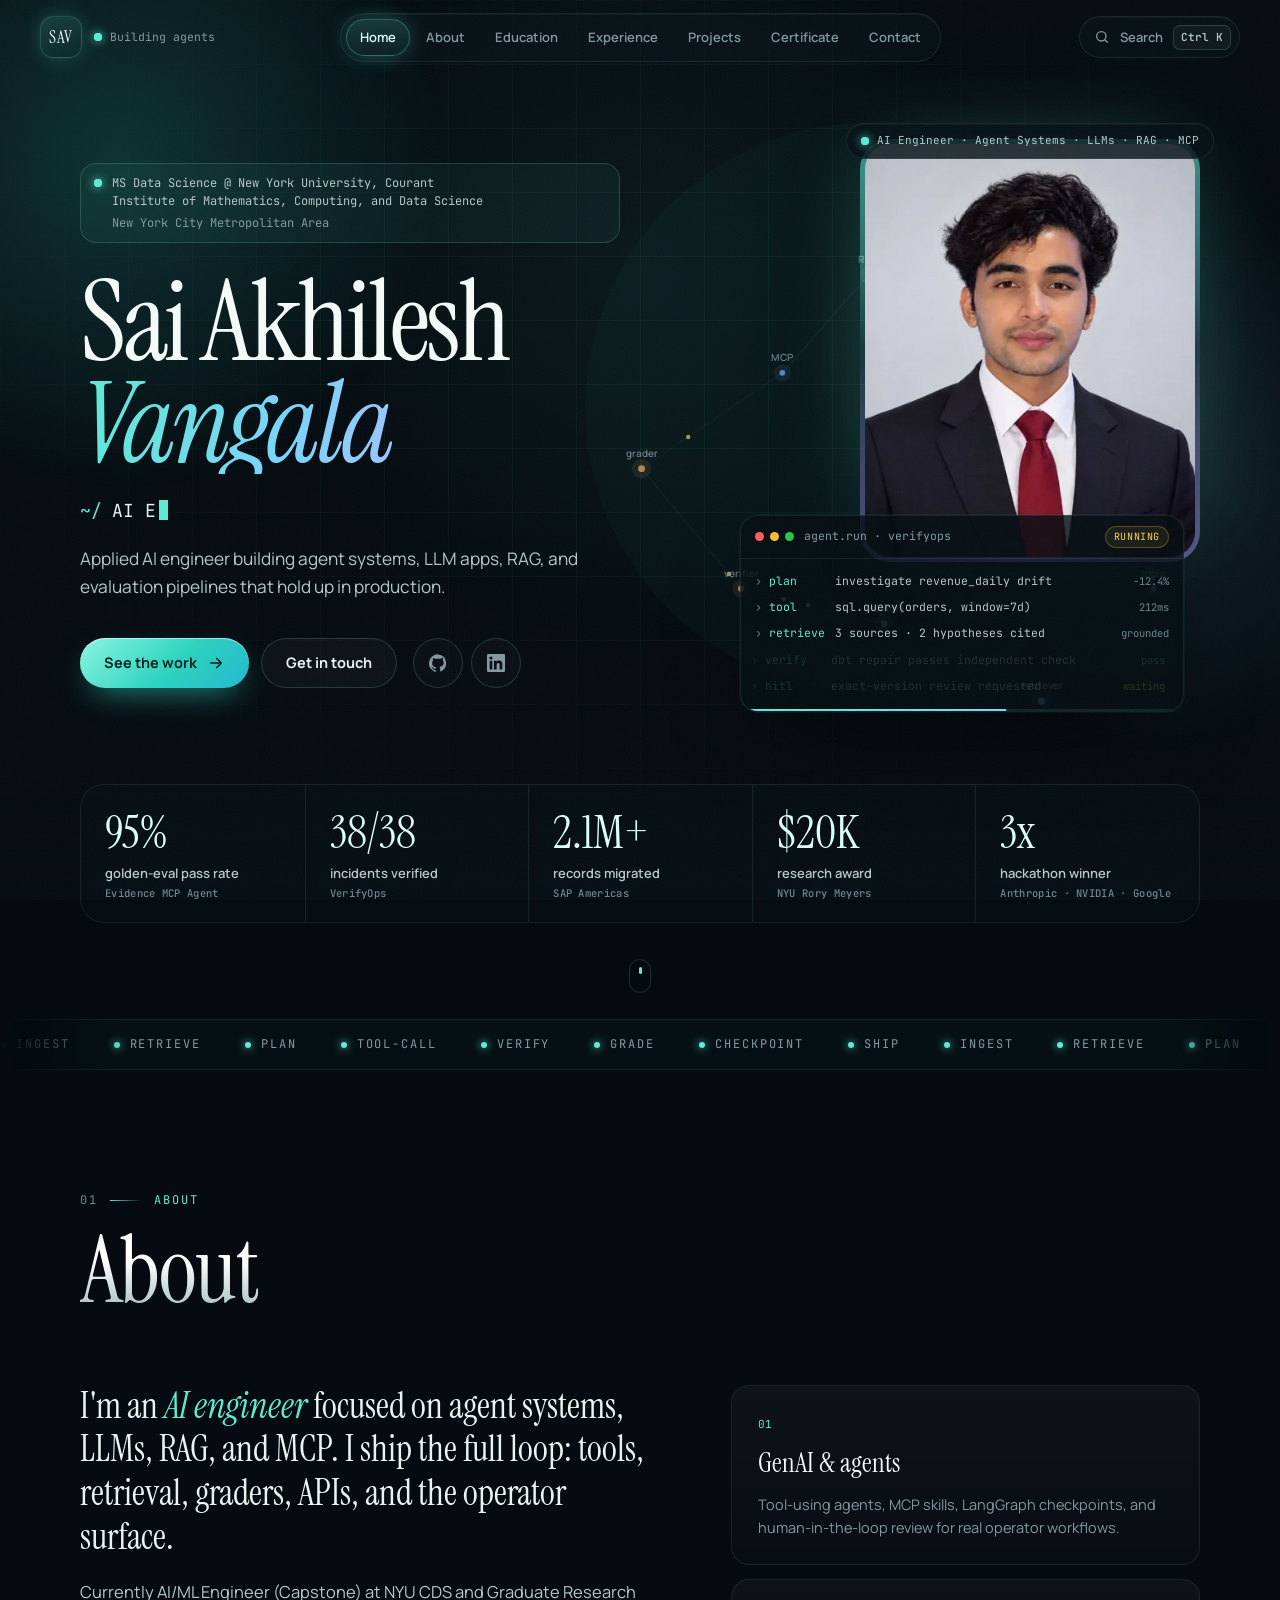
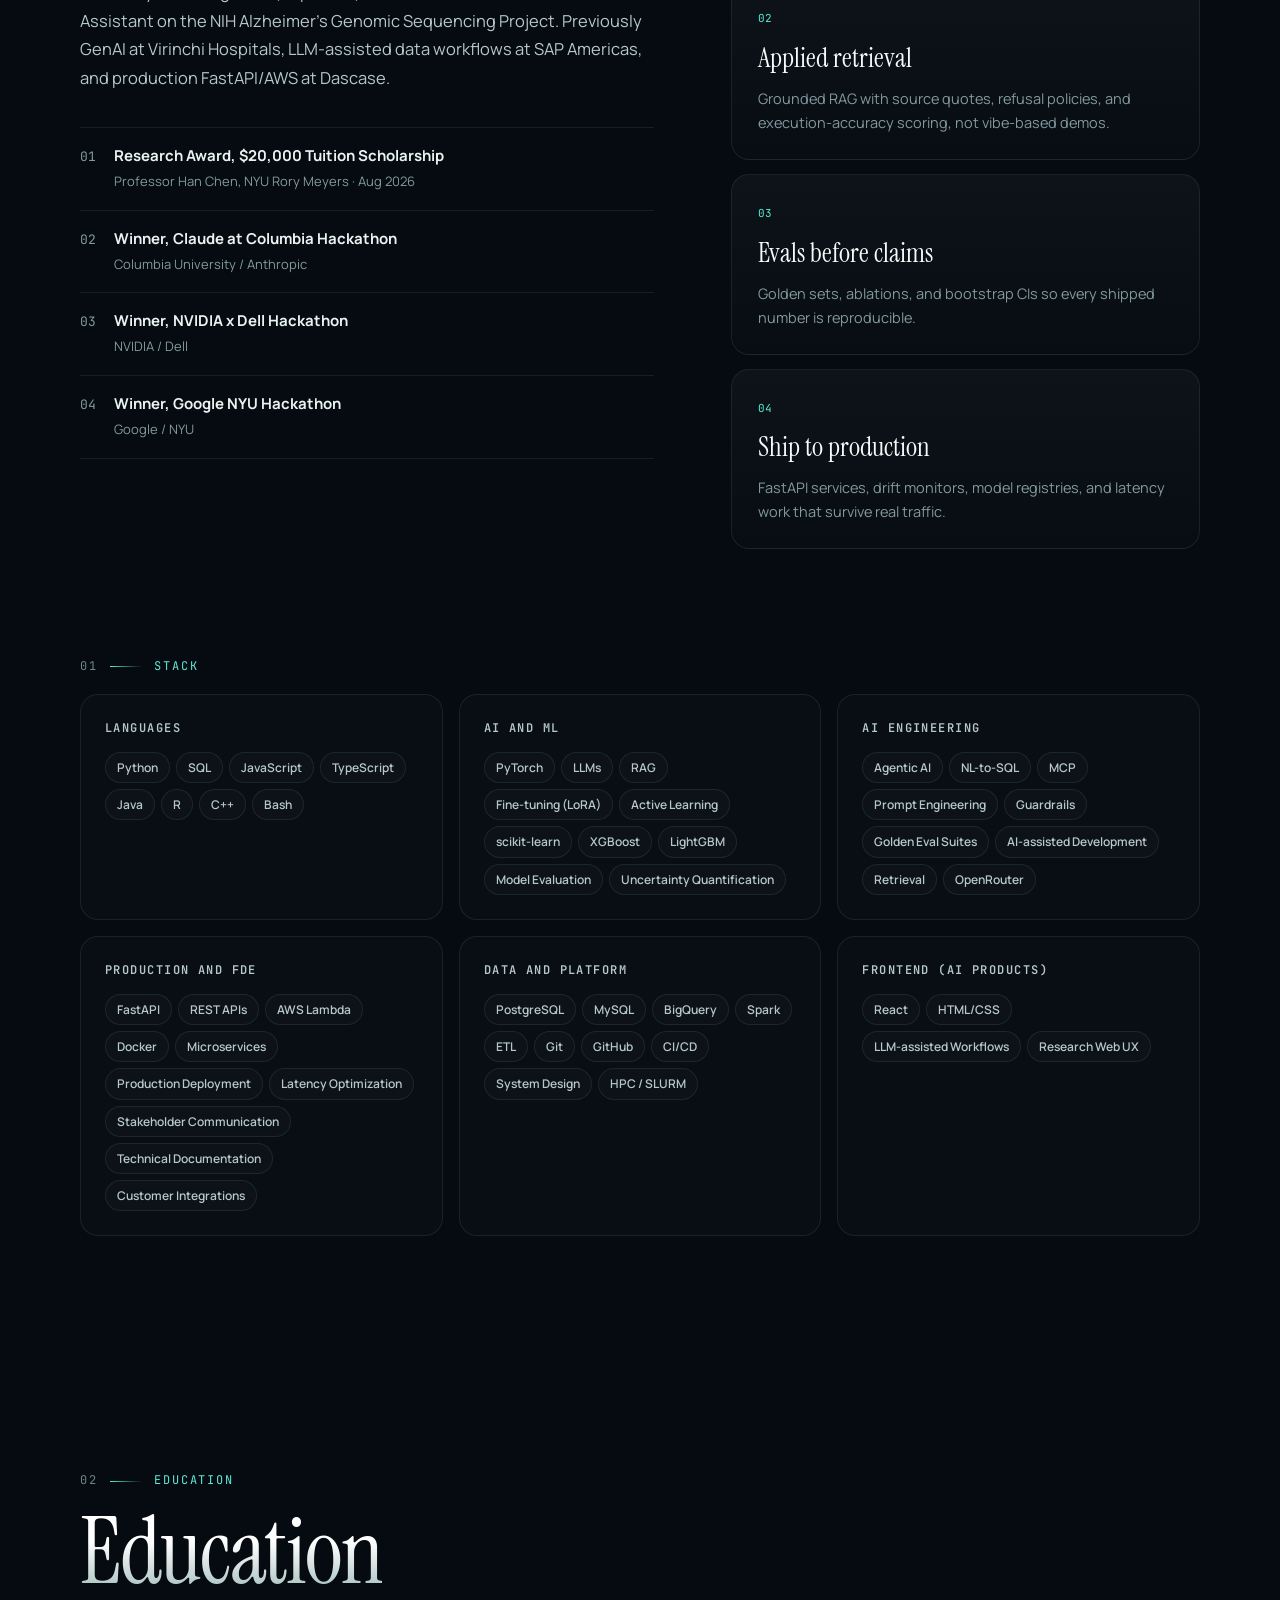
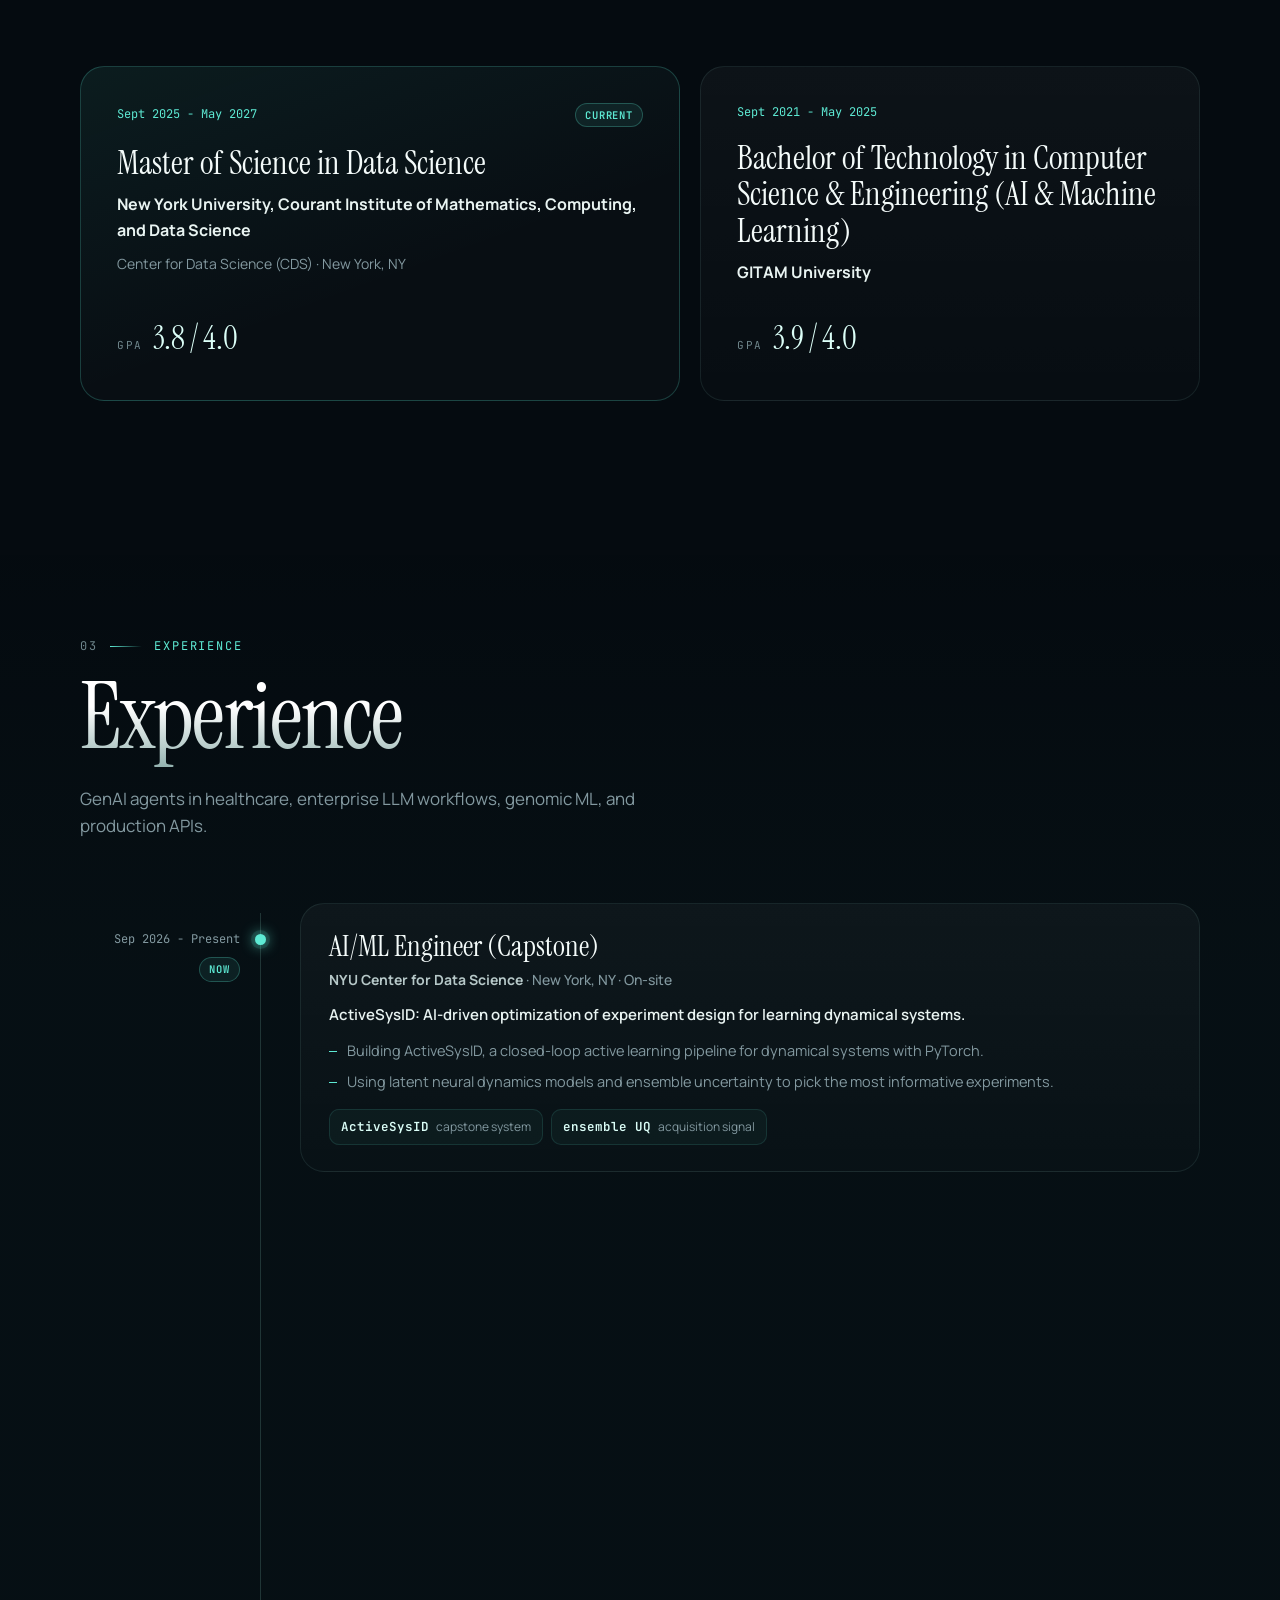
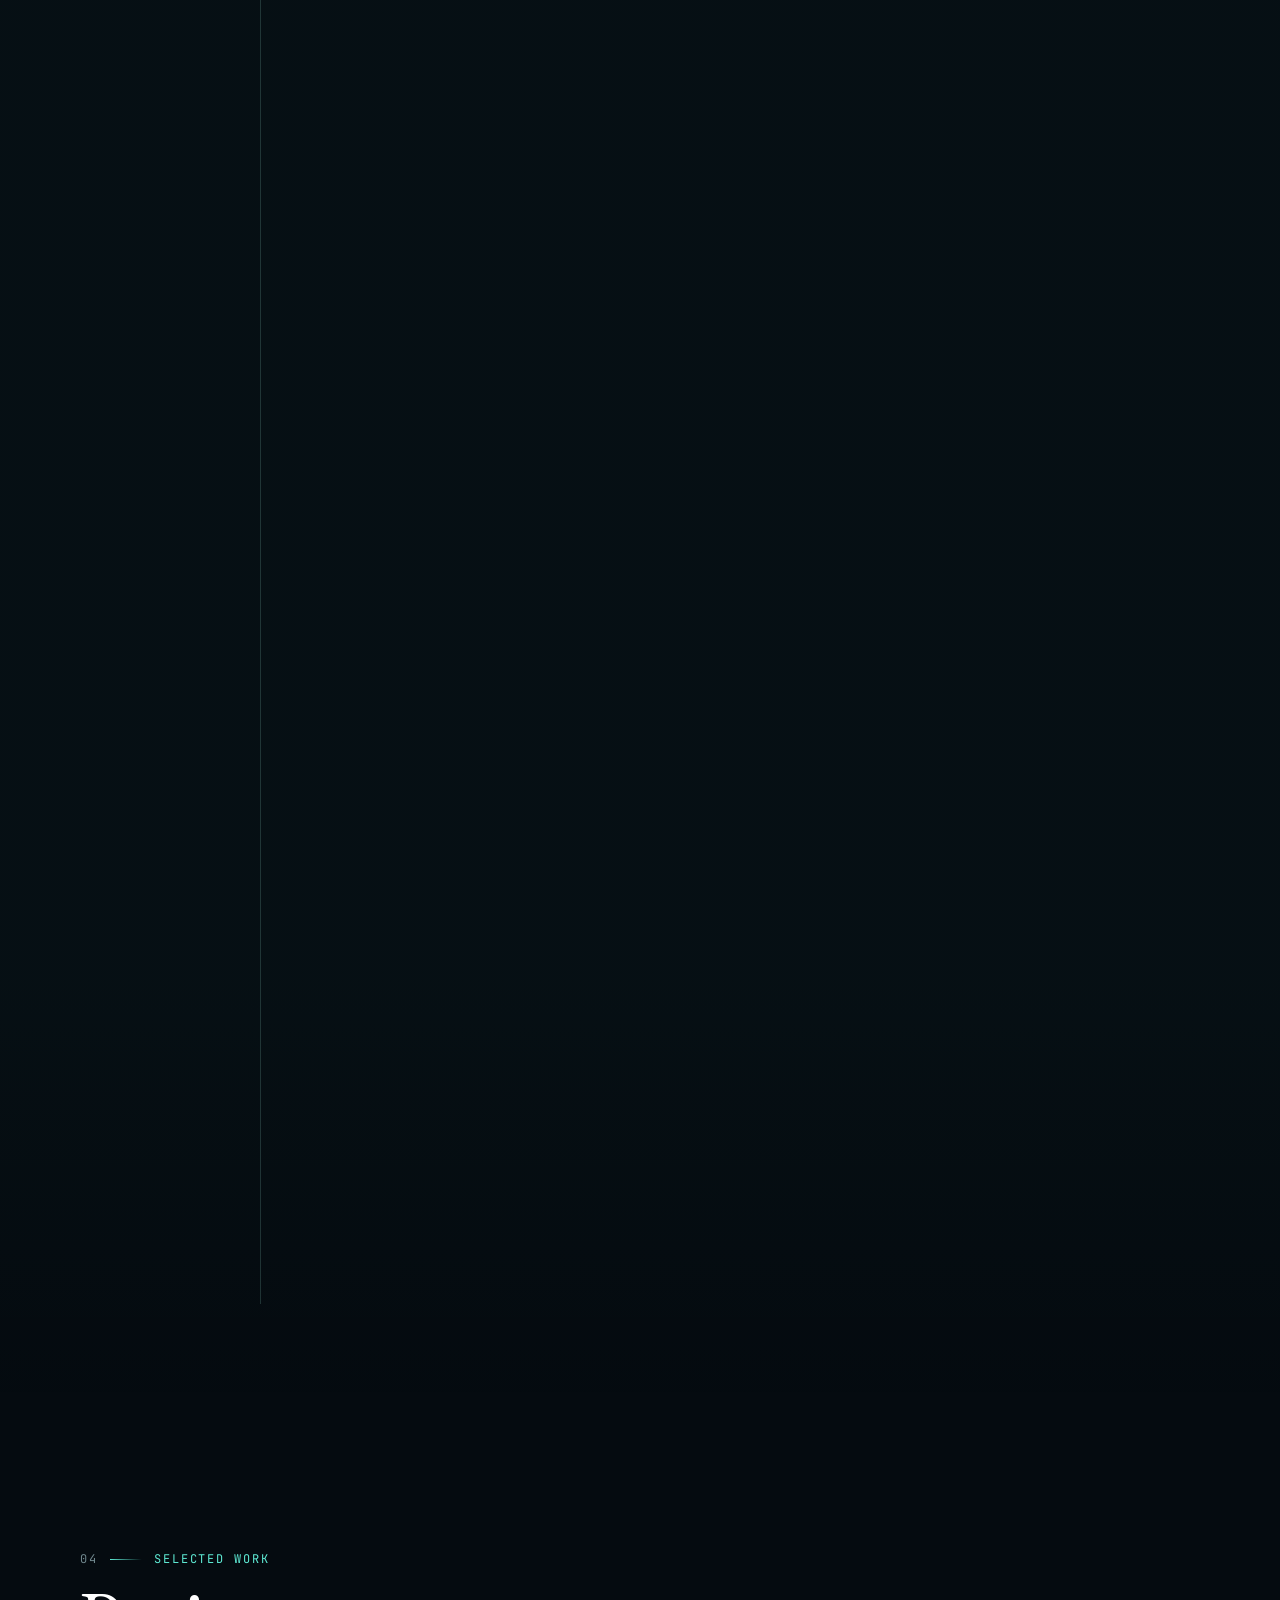
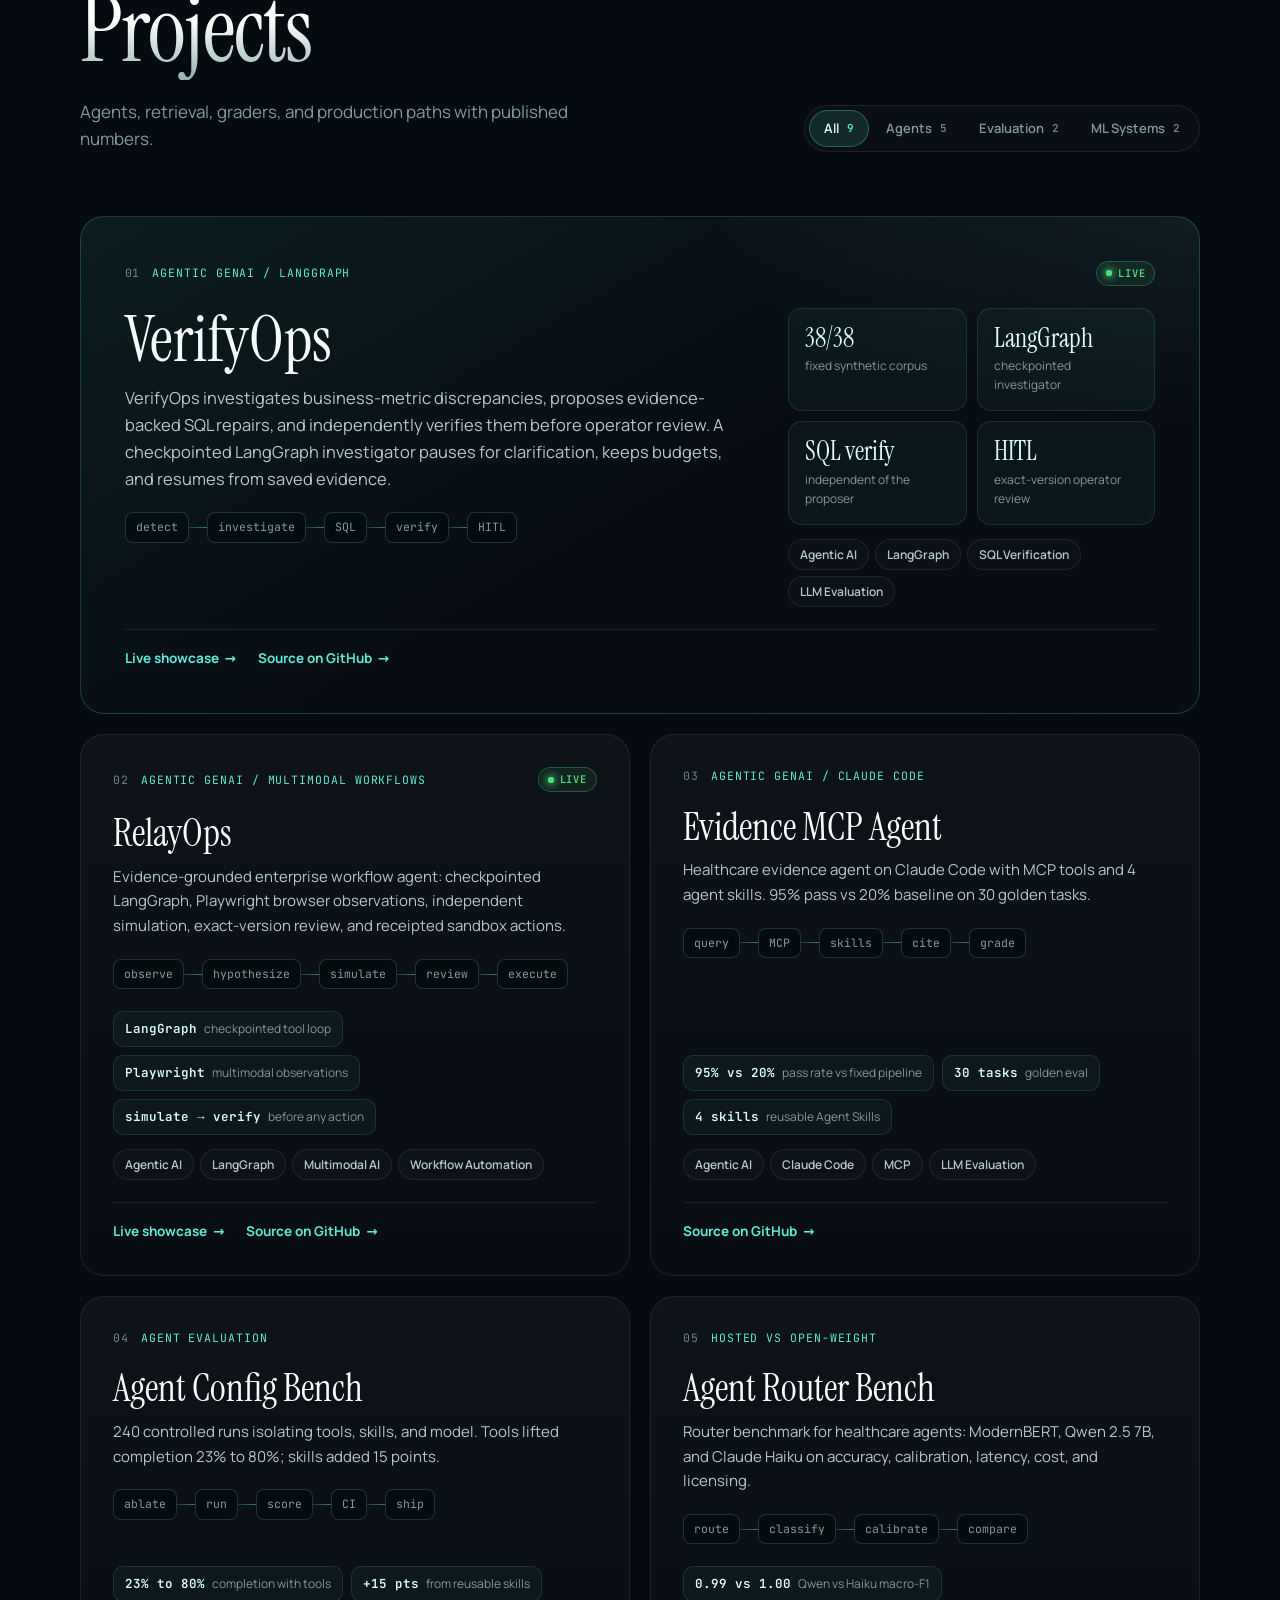
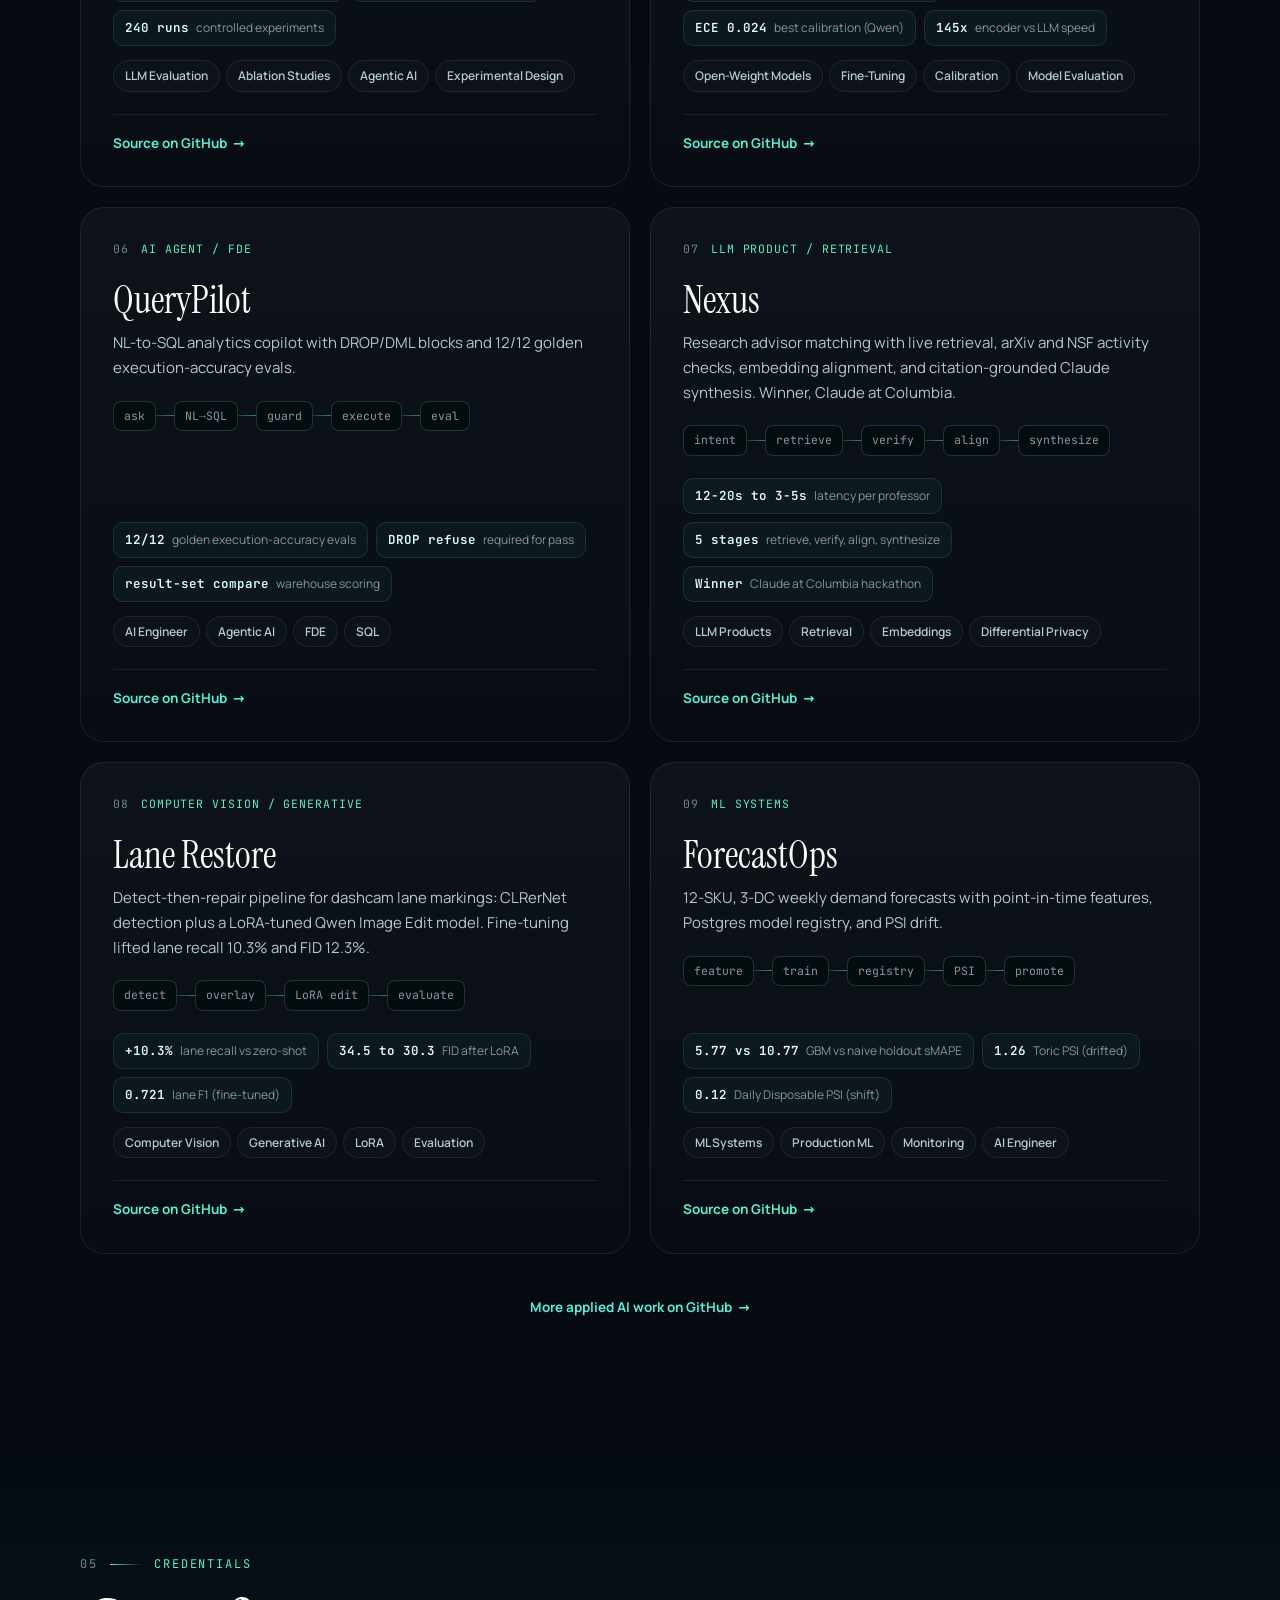
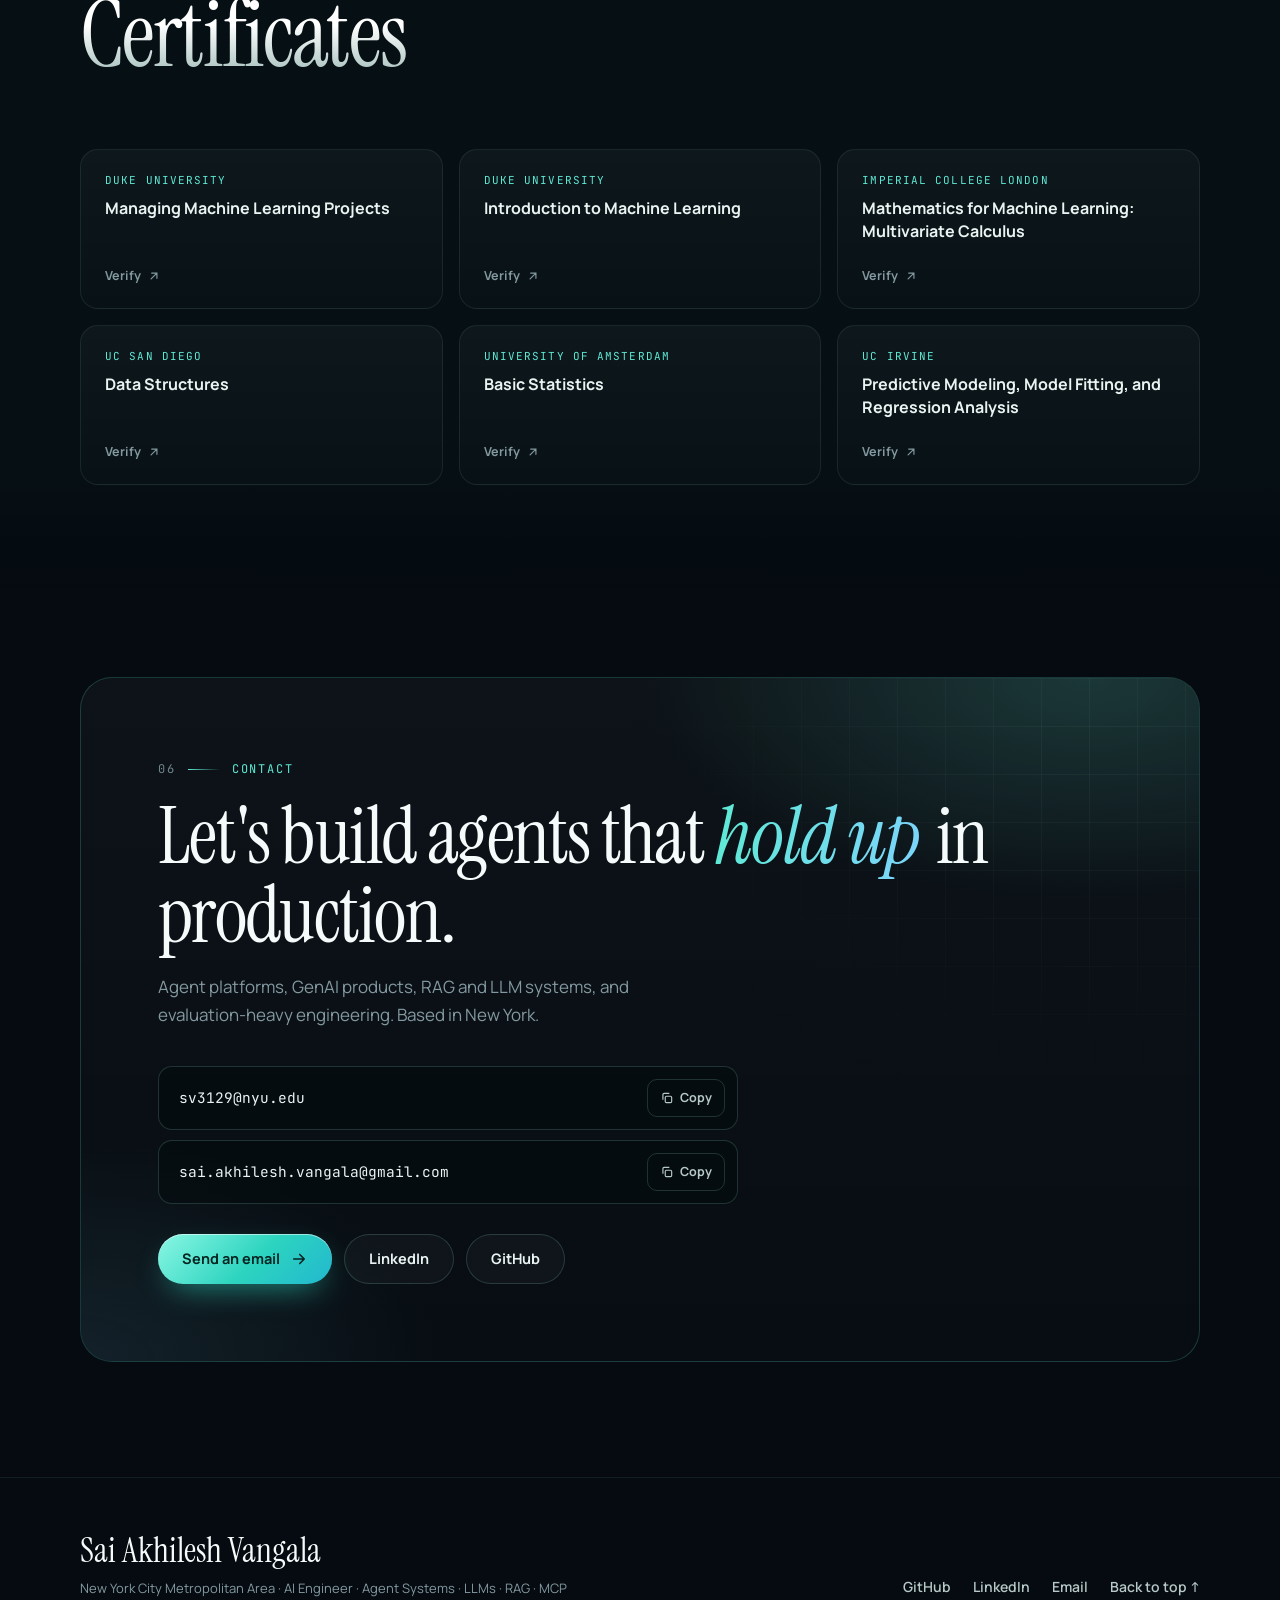
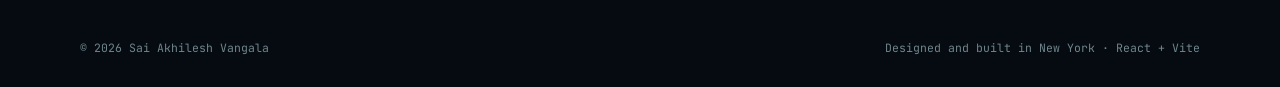
==== index.html @ cdc9e13e "Hero badge: full NYU Courant name and New York City Metropolitan Area Co-authored-by: Cursor <cursor" ====
<!doctype html>
<html lang="en">
  <head>
    <meta charset="UTF-8" />
    <meta name="viewport" content="width=device-width, initial-scale=1.0, viewport-fit=cover" />
    <title>Sai Akhilesh Vangala · AI Engineer · Agent Systems, LLMs, RAG, MCP</title>
    <meta
      name="description"
      content="Sai Akhilesh Vangala is an AI engineer building evidence-grounded agent systems, LLM apps, RAG, and evaluation pipelines. MS Data Science at NYU Courant."
    />
    <meta name="author" content="Sai Akhilesh Vangala" />
    <meta name="theme-color" content="#050b10" />
    <meta name="color-scheme" content="dark" />
    <link rel="canonical" href="https://akhilesh-vangala.github.io/" />
    <link rel="icon" type="image/svg+xml" href="/favicon.svg" />
    <link rel="apple-touch-icon" href="/apple-touch-icon.png" />

    <meta property="og:type" content="website" />
    <meta property="og:site_name" content="Sai Akhilesh Vangala" />
    <meta property="og:url" content="https://akhilesh-vangala.github.io/" />
    <meta property="og:title" content="Sai Akhilesh Vangala · AI Engineer" />
    <meta
      property="og:description"
      content="Agent systems, LLMs, RAG, and MCP. Tool-using agents with independent verification, golden-set evals, and human review."
    />
    <meta property="og:image" content="https://akhilesh-vangala.github.io/og.png" />
    <meta property="og:image:width" content="1200" />
    <meta property="og:image:height" content="630" />
    <meta property="og:image:alt" content="Sai Akhilesh Vangala, AI Engineer" />
    <meta name="twitter:card" content="summary_large_image" />
    <meta name="twitter:title" content="Sai Akhilesh Vangala · AI Engineer" />
    <meta
      name="twitter:description"
      content="Agent systems, LLMs, RAG, and MCP with evals before claims."
    />
    <meta name="twitter:image" content="https://akhilesh-vangala.github.io/og.png" />

    <script type="application/ld+json">
      {
        "@context": "https://schema.org",
        "@type": "Person",
        "name": "Sai Akhilesh Vangala",
        "jobTitle": "AI Engineer",
        "url": "https://akhilesh-vangala.github.io/",
        "image": "https://akhilesh-vangala.github.io/akhilesh.jpg",
        "email": "mailto:sv3129@nyu.edu",
        "address": { "@type": "PostalAddress", "addressLocality": "New York", "addressRegion": "NY" },
        "alumniOf": [
          { "@type": "CollegeOrUniversity", "name": "New York University" },
          { "@type": "CollegeOrUniversity", "name": "GITAM University" }
        ],
        "knowsAbout": ["AI agents", "Large language models", "Retrieval-augmented generation", "Model Context Protocol", "LLM evaluation"],
        "sameAs": ["https://github.com/Akhilesh-Vangala", "https://www.linkedin.com/in/akhilesh-nyu"]
      }
    </script>

    <link
      rel="preload"
      as="image"
      href="/akhilesh-680.webp"
      imagesrcset="/akhilesh-400.webp 400w, /akhilesh-540.webp 540w, /akhilesh-680.webp 680w"
      imagesizes="(max-width: 720px) 270px, 340px"
      fetchpriority="high"
    />
    <script type="module" crossorigin src="/assets/index-D4MfrXcP.js"></script>
    <link rel="stylesheet" crossorigin href="/assets/index-CtJxbPny.css">
  </head>
  <body>
    <div id="root"></div>
  </body>
</html>
---- assets/index-CtJxbPny.css ----
@font-face{font-family:Instrument Serif;font-style:normal;font-display:swap;font-weight:400;src:url(/assets/instrument-serif-latin-400-normal-DnYpCC2O.woff2)format("woff2"),url(/assets/instrument-serif-latin-400-normal-BVbkICAY.woff)format("woff")}@font-face{font-family:Instrument Serif;font-style:italic;font-display:swap;font-weight:400;src:url(/assets/instrument-serif-latin-400-italic-DKMiL14s.woff2)format("woff2"),url(/assets/instrument-serif-latin-400-italic-u__WvvIK.woff)format("woff")}@font-face{font-family:Manrope Variable;font-style:normal;font-display:swap;font-weight:200 800;src:url([data-uri])format("woff2-variations");unicode-range:U+460-52F,U+1C80-1C8A,U+20B4,U+2DE0-2DFF,U+A640-A69F,U+FE2E-FE2F}@font-face{font-family:Manrope Variable;font-style:normal;font-display:swap;font-weight:200 800;src:url(/assets/manrope-cyrillic-wght-normal-Dvxsihut.woff2)format("woff2-variations");unicode-range:U+301,U+400-45F,U+490-491,U+4B0-4B1,U+2116}@font-face{font-family:Manrope Variable;font-style:normal;font-display:swap;font-weight:200 800;src:url(/assets/manrope-greek-wght-normal-DL7QRZyv.woff2)format("woff2-variations");unicode-range:U+370-377,U+37A-37F,U+384-38A,U+38C,U+38E-3A1,U+3A3-3FF}@font-face{font-family:Manrope Variable;font-style:normal;font-display:swap;font-weight:200 800;src:url(/assets/manrope-vietnamese-wght-normal-usUDDRr7.woff2)format("woff2-variations");unicode-range:U+102-103,U+110-111,U+128-129,U+168-169,U+1A0-1A1,U+1AF-1B0,U+300-301,U+303-304,U+308-309,U+323,U+329,U+1EA0-1EF9,U+20AB}@font-face{font-family:Manrope Variable;font-style:normal;font-display:swap;font-weight:200 800;src:url(/assets/manrope-latin-ext-wght-normal-Ch3YOpNY.woff2)format("woff2-variations");unicode-range:U+100-2BA,U+2BD-2C5,U+2C7-2CC,U+2CE-2D7,U+2DD-2FF,U+304,U+308,U+329,U+1D00-1DBF,U+1E00-1E9F,U+1EF2-1EFF,U+2020,U+20A0-20AB,U+20AD-20C0,U+2113,U+2C60-2C7F,U+A720-A7FF}@font-face{font-family:Manrope Variable;font-style:normal;font-display:swap;font-weight:200 800;src:url(/assets/manrope-latin-wght-normal-DHIcAJRg.woff2)format("woff2-variations");unicode-range:U+??,U+131,U+152-153,U+2BB-2BC,U+2C6,U+2DA,U+2DC,U+304,U+308,U+329,U+2000-206F,U+20AC,U+2122,U+2191,U+2193,U+2212,U+2215,U+FEFF,U+FFFD}@font-face{font-family:JetBrains Mono Variable;font-style:normal;font-display:swap;font-weight:100 800;src:url([data-uri])format("woff2-variations");unicode-range:U+460-52F,U+1C80-1C8A,U+20B4,U+2DE0-2DFF,U+A640-A69F,U+FE2E-FE2F}@font-face{font-family:JetBrains Mono Variable;font-style:normal;font-display:swap;font-weight:100 800;src:url(/assets/jetbrains-mono-cyrillic-wght-normal-D73BlboJ.woff2)format("woff2-variations");unicode-range:U+301,U+400-45F,U+490-491,U+4B0-4B1,U+2116}@font-face{font-family:JetBrains Mono Variable;font-style:normal;font-display:swap;font-weight:100 800;src:url(/assets/jetbrains-mono-greek-wght-normal-Bw9x6K1M.woff2)format("woff2-variations");unicode-range:U+370-377,U+37A-37F,U+384-38A,U+38C,U+38E-3A1,U+3A3-3FF}@font-face{font-family:JetBrains Mono Variable;font-style:normal;font-display:swap;font-weight:100 800;src:url(/assets/jetbrains-mono-vietnamese-wght-normal-Bt-aOZkq.woff2)format("woff2-variations");unicode-range:U+102-103,U+110-111,U+128-129,U+168-169,U+1A0-1A1,U+1AF-1B0,U+300-301,U+303-304,U+308-309,U+323,U+329,U+1EA0-1EF9,U+20AB}@font-face{font-family:JetBrains Mono Variable;font-style:normal;font-display:swap;font-weight:100 800;src:url(/assets/jetbrains-mono-latin-ext-wght-normal-DBQx-q_a.woff2)format("woff2-variations");unicode-range:U+100-2BA,U+2BD-2C5,U+2C7-2CC,U+2CE-2D7,U+2DD-2FF,U+304,U+308,U+329,U+1D00-1DBF,U+1E00-1E9F,U+1EF2-1EFF,U+2020,U+20A0-20AB,U+20AD-20C0,U+2113,U+2C60-2C7F,U+A720-A7FF}@font-face{font-family:JetBrains Mono Variable;font-style:normal;font-display:swap;font-weight:100 800;src:url(/assets/jetbrains-mono-latin-wght-normal-B9CIFXIH.woff2)format("woff2-variations");unicode-range:U+??,U+131,U+152-153,U+2BB-2BC,U+2C6,U+2DA,U+2DC,U+304,U+308,U+329,U+2000-206F,U+20AC,U+2122,U+2191,U+2193,U+2212,U+2215,U+FEFF,U+FFFD}@property --angle{syntax:"<angle>";inherits:false;initial-value:0deg}:root{--lightningcss-light: ;--lightningcss-dark:initial;color-scheme:dark;--accent-rgb:94 234 212;--accent-2-rgb:45 212 191;--cyan-rgb:125 211 252;--violet-rgb:167 139 250;--tint-rgb:170 255 236;--accent:rgb(var(--accent-rgb));--accent-strong:rgb(var(--accent-2-rgb));--accent-light:#8af7e4;--accent-deep:#22b8cf;--accent-pale:#dcfff8;--accent-ink:#032420;--cyan:rgb(var(--cyan-rgb));--violet:rgb(var(--violet-rgb));--highlight:#c4b5fd;--heading-fade:#94b3b0;--accent-soft:rgb(var(--accent-rgb) / .1);--accent-line:rgb(var(--accent-rgb) / .38);--amber:#fcd34d;--ok:#4ade80;--bg:#050b10;--bg-raise:#08131a;--surface:#ffffff08;--line:rgb(var(--tint-rgb) / .085);--line-2:rgb(var(--tint-rgb) / .16);--text:#e9f4f2;--text-2:#b6c8c8;--muted:#8399a0;--dim:#6f868c;--heading:#f4fbfa;--serif:"Instrument Serif", "Iowan Old Style", Georgia, serif;--sans:"Manrope Variable", "Manrope", ui-sans-serif, system-ui, -apple-system, sans-serif;--mono:"JetBrains Mono Variable", "JetBrains Mono", ui-monospace, SFMono-Regular, Menlo, monospace;--r-sm:10px;--r:18px;--r-lg:24px;--r-xl:32px;--wrap:1200px;--gutter:clamp(20px, 4vw, 40px);--header-h:76px;--ease:cubic-bezier(.22, 1, .36, 1);--shadow:0 40px 100px -40px #000000d9}*,:before,:after{box-sizing:border-box}html{background:var(--bg);scroll-behavior:smooth;scroll-padding-top:calc(var(--header-h) + 12px);-webkit-text-size-adjust:100%}body{background:var(--bg);min-height:100vh;color:var(--text);font-family:var(--sans);-webkit-font-smoothing:antialiased;-moz-osx-font-smoothing:grayscale;text-rendering:optimizelegibility;margin:0;font-size:16px;line-height:1.6;overflow-x:hidden}img,svg{max-width:100%;display:block}img{height:auto}a{color:inherit;text-decoration:none}button{font:inherit;color:inherit;cursor:pointer;background:0 0;border:0;padding:0}h1,h2,h3,p,ul,ol,dl,dd,figure{margin:0}ul,ol{padding:0;list-style:none}::selection{background:rgb(var(--accent-rgb) / .3);color:#fff}:focus-visible{outline:2px solid var(--accent);outline-offset:3px;border-radius:8px}.wrap{width:100%;max-width:var(--wrap);padding-inline:var(--gutter);margin-inline:auto}.site{isolation:isolate;position:relative}main{z-index:1;position:relative}.skip{z-index:100;background:var(--accent);color:var(--accent-ink);border-radius:10px;padding:10px 16px;font-weight:700;transition:top .2s;position:fixed;top:-60px;left:16px}.skip:focus{top:16px}.spotlight{z-index:0;pointer-events:none;opacity:0;background:radial-gradient(640px circle at var(--px,50%) var(--py,30%), rgb(var(--accent-rgb) / .055), transparent 60%);transition:opacity .6s;position:fixed;inset:0}.has-pointer .spotlight{opacity:1}.noise-overlay{z-index:70;pointer-events:none;opacity:.04;background-image:url("data:image/svg+xml;utf8,<svg xmlns='http://www.w3.org/2000/svg' width='180' height='180'><filter id='n'><feTurbulence type='fractalNoise' baseFrequency='0.85' numOctaves='2' stitchTiles='stitch'/></filter><rect width='100%25' height='100%25' filter='url(%23n)'/></svg>");position:fixed;inset:0}.reveal{opacity:0}.reveal.is-in{animation:reveal-in .95s var(--ease) both;animation-delay:var(--d,0s)}.rise{opacity:0;animation:reveal-in 1.1s var(--ease) both;animation-delay:var(--d,0s)}@keyframes reveal-in{0%{opacity:0;filter:blur(6px);translate:0 22px}to{opacity:1;filter:blur();translate:0}}@media (prefers-reduced-motion:reduce){*,:before,:after{scroll-behavior:auto!important;transition-duration:.01ms!important;animation-duration:.01ms!important;animation-iteration-count:1!important}.reveal,.rise{opacity:1}}.scroll-progress{z-index:80;transform-origin:0;background:linear-gradient(90deg, var(--accent), var(--cyan), var(--violet));height:2px;box-shadow:0 0 14px rgb(var(--accent-rgb) / .6);position:fixed;inset:0 0 auto;transform:scaleX(0)}.glass{border:1px solid var(--line);-webkit-backdrop-filter:blur(16px)saturate(150%);background:#0a141a8c;box-shadow:inset 0 1px #ffffff0a}.header{z-index:50;height:var(--header-h);border-bottom:1px solid #0000;align-items:center;transition:background .4s,border-color .4s;display:flex;position:fixed;inset:0 0 auto}.header.is-scrolled{border-bottom-color:var(--line);-webkit-backdrop-filter:blur(18px)saturate(140%);background:#050b109e}.header-inner{width:100%;max-width:calc(var(--wrap) + 120px);padding-inline:var(--gutter);grid-template-columns:1fr auto 1fr;align-items:center;gap:16px;margin-inline:auto;display:grid}.brand{justify-self:start;align-items:center;gap:12px;display:inline-flex}.brand-mark{width:42px;height:42px;font-family:var(--serif);letter-spacing:.04em;color:var(--heading);border:1px solid var(--line-2);background:linear-gradient(160deg, rgb(var(--accent-rgb) / .16), rgb(var(--accent-rgb) / .02));box-shadow:0 0 24px -8px rgb(var(--accent-rgb) / .6);transition:transform .4s var(--ease);border-radius:13px;place-items:center;font-size:17px;display:grid}.brand:hover .brand-mark{transform:rotate(-6deg)scale(1.05)}.brand-status{font-family:var(--mono);color:var(--muted);align-items:center;gap:8px;font-size:11.5px;display:inline-flex}.nav{border-radius:999px;gap:2px;padding:5px;display:flex;position:relative}.nav a{z-index:1;color:var(--muted);border-radius:999px;padding:8px 14px;font-size:13px;font-weight:600;transition:color .25s;position:relative}.nav a:hover{color:var(--text)}.nav a.is-active{color:var(--accent-pale)}.nav-indicator{background:linear-gradient(180deg, rgb(var(--accent-rgb) / .18), rgb(var(--accent-rgb) / .06));border:1px solid rgb(var(--accent-rgb) / .3);box-shadow:0 0 24px -6px rgb(var(--accent-rgb) / .55);transition:transform .55s var(--ease), width .55s var(--ease), opacity .3s;border-radius:999px;position:absolute;top:5px;bottom:5px;left:0}.header-actions{justify-self:end;align-items:center;gap:8px;display:flex}.kbd-btn{height:42px;color:var(--muted);border-radius:999px;align-items:center;gap:10px;padding:0 8px 0 14px;font-size:13px;font-weight:600;transition:color .25s,border-color .25s;display:inline-flex}.kbd-btn:hover{color:var(--text);border-color:var(--line-2)}.kbd-btn svg,.palette-input svg{fill:none;stroke:currentColor;stroke-width:2px;stroke-linecap:round;width:16px;height:16px}kbd{font-family:var(--mono);border:1px solid var(--line-2);color:var(--text-2);background:#ffffff0a;border-radius:7px;padding:3px 7px;font-size:11px}.menu-btn{border-radius:999px;flex-direction:column;justify-content:center;align-items:center;gap:5px;width:42px;height:42px;display:none}.menu-btn span{width:16px;height:1.5px;transition:transform .35s var(--ease);background:currentColor;border-radius:2px}.menu-btn.is-open span:first-child{transform:translateY(3.25px)rotate(45deg)}.menu-btn.is-open span:last-child{transform:translateY(-3.25px)rotate(-45deg)}html.palette-open{overflow:hidden}.palette-scrim{z-index:90;-webkit-backdrop-filter:blur(6px);background:#02060999;justify-content:center;align-items:flex-start;padding:14vh 16px 16px;animation:.2s both fade-in;display:flex;position:fixed;inset:0}.palette{width:min(620px,100%);box-shadow:0 40px 120px -20px #000000d9, 0 0 0 1px rgb(var(--accent-rgb) / .08), 0 0 80px -30px rgb(var(--accent-rgb) / .35);animation:pop-in .3s var(--ease) both;background:#091218f0;border-radius:20px;overflow:hidden}.palette-input{border-bottom:1px solid var(--line);color:var(--muted);align-items:center;gap:12px;padding:16px 18px;display:flex}.palette-input input{min-width:0;color:var(--text);font:inherit;background:0 0;border:0;outline:0;flex:1;font-size:16px}.palette-input input::placeholder{color:var(--dim)}.palette-list{max-height:min(52vh,420px);padding:8px;overflow:auto}.palette-group{font-family:var(--mono);letter-spacing:.14em;text-transform:uppercase;color:var(--dim);padding:10px 12px 6px;font-size:10.5px}.palette-list button{text-align:left;width:100%;color:var(--text-2);border-radius:12px;justify-content:space-between;align-items:center;gap:12px;padding:11px 12px;font-size:14px;font-weight:600;display:flex}.palette-list button small{color:var(--dim);font-size:12px;font-weight:500}.palette-list button.is-active{background:rgb(var(--accent-rgb) / .1);color:var(--text);box-shadow:inset 0 0 0 1px rgb(var(--accent-rgb) / .22)}.palette-empty{text-align:center;color:var(--muted);padding:28px}.palette-foot{border-top:1px solid var(--line);color:var(--dim);gap:18px;padding:12px 18px;font-size:12px;display:flex}.palette-foot span{align-items:center;gap:5px;display:inline-flex}.toast{z-index:95;opacity:0;pointer-events:none;transition:opacity .3s, transform .45s var(--ease);background:#09141aeb;border-radius:999px;align-items:center;gap:10px;padding:12px 18px;font-size:14px;font-weight:600;display:inline-flex;position:fixed;bottom:28px;left:50%;transform:translate(-50%,20px)}.toast.is-on{opacity:1;transform:translate(-50%)}.toast-dot{background:var(--ok);width:8px;height:8px;box-shadow:0 0 10px var(--ok);border-radius:50%}.footer{z-index:1;border-top:1px solid var(--line);padding:56px 0 30px;position:relative}.footer-inner{flex-wrap:wrap;justify-content:space-between;align-items:flex-end;gap:24px;display:flex}.footer-name{font-family:var(--serif);color:var(--heading);font-size:34px;line-height:1}.footer-meta{color:var(--muted);margin-top:10px;font-size:13px}.footer-links{color:var(--text-2);flex-wrap:wrap;gap:22px;font-size:14px;font-weight:600;display:flex}.footer-links a{transition:color .25s}.footer-links a:hover{color:var(--accent)}.footer-base{font-family:var(--mono);color:var(--dim);flex-wrap:wrap;justify-content:space-between;gap:12px;margin-top:40px;font-size:11.5px;display:flex}@keyframes fade-in{0%{opacity:0}}@keyframes pop-in{0%{opacity:0;transform:translateY(-10px)scale(.98)}}@media (width<=1240px){.brand-status,.kbd-btn-label{display:none}.kbd-btn{padding:0 8px 0 12px}}@media (width<=1020px){.header-inner{grid-template-columns:1fr auto}.menu-btn{display:inline-flex}.nav{top:calc(var(--header-h) - 6px);left:var(--gutter);right:var(--gutter);opacity:0;pointer-events:none;transform-origin:top;transition:opacity .3s, transform .4s var(--ease);background:#081016f5;border-radius:20px;flex-direction:column;padding:8px;position:fixed;transform:translateY(-8px)scale(.98)}.nav.is-open{opacity:1;pointer-events:auto;transform:none}.nav a{padding:13px 16px;font-size:15px}.nav a.is-active{background:var(--accent-soft)}.nav-indicator{display:none}}@media (width<=560px){.kbd-btn kbd{display:none}.kbd-btn{justify-content:center;width:42px;padding:0}.palette-foot{display:none}}.btn{white-space:nowrap;height:50px;transition:transform .35s var(--ease), box-shadow .35s, border-color .35s, background .35s, color .35s;border-radius:999px;align-items:center;gap:10px;padding:0 24px;font-size:14.5px;font-weight:700;display:inline-flex;position:relative;overflow:hidden}.btn svg{fill:none;stroke:currentColor;stroke-width:2.2px;stroke-linecap:round;stroke-linejoin:round;width:18px;height:18px;transition:transform .35s var(--ease)}.btn:hover svg{transform:translate(3px)}.btn-primary{color:var(--accent-ink);background:linear-gradient(135deg, var(--accent-light), var(--accent-strong) 55%, var(--accent-deep));box-shadow:0 12px 32px -12px rgb(var(--accent-2-rgb) / .75), inset 0 1px 0 #ffffff8c}.btn-primary:after{content:"";transition:transform .9s var(--ease);background:linear-gradient(115deg,#0000 30%,#ffffff8c 50%,#0000 70%);position:absolute;inset:0;transform:translate(-120%)}.btn-primary:hover{box-shadow:0 20px 44px -14px rgb(var(--accent-2-rgb) / .85), inset 0 1px 0 #ffffff8c;transform:translateY(-2px)}.btn-primary:hover:after{transform:translate(120%)}.btn-ghost{color:var(--text);border:1px solid var(--line-2);background:#ffffff08}.btn-ghost:hover{border-color:var(--accent-line);background:rgb(var(--accent-rgb) / .06);transform:translateY(-2px)}.pill{font-family:var(--mono);color:var(--text-2);border:1px solid var(--line-2);background:rgb(var(--accent-rgb) / .05);border-radius:999px;align-items:center;gap:10px;padding:8px 15px 8px 12px;font-size:12px;display:inline-flex}.pill-sep{background:var(--line-2);width:1px;height:12px}.pulse-dot{background:var(--accent);width:8px;height:8px;box-shadow:0 0 10px var(--accent);border-radius:50%;flex:none;position:relative}.pulse-dot:after{content:"";background:var(--accent);border-radius:50%;animation:2.2s cubic-bezier(0,0,.2,1) infinite ping;position:absolute;inset:0}@keyframes ping{75%,to{opacity:0;transform:scale(2.6)}}.badge{font-family:var(--mono);letter-spacing:.08em;text-transform:uppercase;color:var(--accent);background:rgb(var(--accent-rgb) / .08);border:1px solid rgb(var(--accent-rgb) / .26);border-radius:999px;align-items:center;gap:6px;padding:3px 9px;font-size:10.5px;font-weight:600;display:inline-flex}.badge .pulse-dot{width:6px;height:6px}.chips{flex-wrap:wrap;gap:6px;display:flex}.chip{color:var(--text-2);border:1px solid var(--line);background:#ffffff05;border-radius:999px;padding:5px 11px;font-size:12px;font-weight:600;transition:color .25s,border-color .25s,background .25s}.chip:hover{color:var(--text);border-color:var(--accent-line);background:rgb(var(--accent-rgb) / .06)}.metrics{flex-wrap:wrap;gap:8px;display:flex}.metric{color:var(--muted);background:rgb(var(--accent-rgb) / .04);border:1px solid rgb(var(--accent-rgb) / .12);border-radius:10px;align-items:baseline;gap:7px;padding:7px 11px;font-size:12px;display:inline-flex}.metric strong{font-family:var(--mono);color:var(--accent-pale);font-size:12.5px;font-weight:600}.link-arrow{color:var(--accent);align-items:center;gap:6px;font-size:13.5px;font-weight:700;transition:color .25s;display:inline-flex}.link-arrow:after{content:"→";transition:transform .35s var(--ease)}.link-arrow:hover{color:var(--accent-pale)}.link-arrow:hover:after{transform:translate(4px)}.glow-card{isolation:isolate;border-radius:var(--r-lg);border:1px solid var(--line);transition:transform .55s var(--ease), border-color .4s, box-shadow .55s var(--ease);background:linear-gradient(#ffffff09,#ffffff03);position:relative}.glow-card:before,.glow-card:after{content:"";border-radius:inherit;pointer-events:none;opacity:0;transition:opacity .45s;position:absolute}.glow-card:before{z-index:-1;background:radial-gradient(460px circle at var(--mx,50%) var(--my,50%), rgb(var(--accent-rgb) / .1), transparent 45%);inset:0}.glow-card:after{background:radial-gradient(280px circle at var(--mx,50%) var(--my,50%), rgb(var(--accent-rgb) / .75), transparent 60%);-webkit-mask-composite:xor;padding:1px;inset:-1px;-webkit-mask-image:linear-gradient(#000 0 0),linear-gradient(#000 0 0);-webkit-mask-position:0 0,0 0;-webkit-mask-size:auto,auto;-webkit-mask-repeat:repeat,repeat;-webkit-mask-clip:content-box,border-box;-webkit-mask-origin:content-box,border-box;-webkit-mask-composite:xor;mask-composite:exclude;-webkit-mask-source-type:auto,auto;mask-mode:match-source,match-source}.glow-card:hover{border-color:var(--line-2);transform:translateY(-3px);box-shadow:0 30px 70px -36px #000000e6}.glow-card:hover:before,.glow-card:hover:after{opacity:1}.section{padding:clamp(80px,9vw,124px) 0;position:relative}.section-tint{background:linear-gradient(180deg, transparent, rgb(var(--accent-rgb) / .022) 18%, rgb(var(--accent-rgb) / .022) 82%, transparent)}.section-head{flex-wrap:wrap;justify-content:space-between;align-items:flex-end;gap:28px 40px;margin-bottom:clamp(44px,5vw,68px);display:flex}.kicker{font-family:var(--mono);letter-spacing:.16em;text-transform:uppercase;color:var(--accent);align-items:center;gap:12px;margin-bottom:18px;font-size:12px;display:inline-flex}.kicker-index{color:var(--dim)}.kicker-rule{background:linear-gradient(90deg, var(--accent), transparent);width:32px;height:1px}.section-title{font-family:var(--serif);letter-spacing:-.02em;background:linear-gradient(180deg, #fff 35%, var(--heading-fade));color:#0000;-webkit-background-clip:text;background-clip:text;padding-bottom:.06em;font-size:clamp(52px,7.4vw,92px);font-weight:400;line-height:.95}.section-lead{max-width:560px;color:var(--muted);margin-top:18px;font-size:17px;line-height:1.6}.segmented{border:1px solid var(--line);background:#ffffff05;border-radius:999px;flex-wrap:wrap;gap:2px;padding:4px;display:inline-flex}.segmented button{color:var(--muted);border-radius:999px;align-items:center;gap:8px;padding:8px 15px;font-size:13px;font-weight:600;transition:color .25s,background .25s,box-shadow .25s;display:inline-flex}.segmented button span{font-family:var(--mono);color:var(--dim);font-size:11px}.segmented button:hover{color:var(--text)}.segmented button.is-active{color:var(--accent-pale);background:rgb(var(--accent-rgb) / .12);box-shadow:inset 0 0 0 1px rgb(var(--accent-rgb) / .3)}.segmented button.is-active span{color:var(--accent)}.trace{font-family:var(--mono);flex-wrap:wrap;align-items:center;row-gap:8px;font-size:11.5px;display:flex}.trace-item{align-items:center;display:inline-flex}.trace-step{border:1px solid var(--line-2);color:var(--muted);animation:trace-lit calc(var(--n) * .7s + 1.6s) linear infinite;animation-delay:calc(var(--i) * .7s);background:#030a0e99;border-radius:8px;padding:5px 10px}.trace-link{background:linear-gradient(90deg, var(--line-2), rgb(var(--accent-rgb) / .5));width:18px;height:1px}@keyframes trace-lit{0%,22%,to{color:var(--muted);border-color:var(--line-2);box-shadow:none;background:#030a0e99}4%,14%{color:var(--accent-pale);border-color:rgb(var(--accent-rgb) / .65);background:rgb(var(--accent-rgb) / .13);box-shadow:0 0 18px -4px rgb(var(--accent-rgb) / .75)}}.console{font-family:var(--mono);box-shadow:var(--shadow), 0 0 0 1px rgb(var(--accent-rgb) / .06);background:#060e13d1;border-radius:18px;font-size:11.5px;overflow:hidden}.console-bar{border-bottom:1px solid var(--line);align-items:center;gap:10px;padding:10px 14px;display:flex}.console-dots{gap:6px;display:flex}.console-dots i{background:#ff5f57;border-radius:50%;width:9px;height:9px}.console-dots i:nth-child(2){background:#febc2e}.console-dots i:nth-child(3){background:#28c840}.console-title{white-space:nowrap;text-overflow:ellipsis;min-width:0;color:var(--muted);flex:1;overflow:hidden}.console-state{letter-spacing:.06em;text-transform:uppercase;white-space:nowrap;border-radius:999px;padding:2px 8px;font-size:10px}.console-state.is-running{color:var(--amber);background:#fcd34d14;border:1px solid #fcd34d40}.console-state.is-done{color:var(--accent);background:var(--accent-soft);border:1px solid rgb(var(--accent-rgb) / .25)}.console-body{gap:8px;padding:13px 14px;display:grid}.console-body li{opacity:.16;transition:opacity .45s, translate .45s var(--ease);grid-template-columns:70px minmax(0,1fr) auto;align-items:baseline;gap:10px;display:grid;translate:-4px}.console-body li.is-on{opacity:1;translate:0}.console-step{color:var(--accent)}.console-step:before{content:"› ";color:var(--dim)}.console-text{white-space:nowrap;text-overflow:ellipsis;color:var(--text-2);overflow:hidden}.console-meta{color:var(--dim);font-size:10.5px}.console-meta.ok{color:var(--ok)}.console-meta.wait{color:var(--amber)}.console-progress{background:var(--line);height:2px}.console-progress span{transform-origin:0;background:linear-gradient(90deg, var(--accent), var(--cyan));height:100%;transition:transform .7s var(--ease);display:block}.type-caret{vertical-align:-3px;background:var(--accent);width:9px;height:1.1em;margin-left:3px;animation:1s step-end infinite blink;display:inline-block}@keyframes blink{50%{opacity:0}}.hero{min-height:100svh;padding:calc(var(--header-h) + clamp(36px, 7vh, 84px)) 0 96px;flex-direction:column;justify-content:center;display:flex;position:relative;overflow:hidden}.hero-bg{z-index:0;position:absolute;inset:0;overflow:hidden}.hero-bg:after{content:"";background:linear-gradient(transparent, var(--bg));height:220px;position:absolute;inset:auto 0 0}.hero-grid{background-image:linear-gradient(rgb(var(--tint-rgb) / .045) 1px, transparent 1px), linear-gradient(90deg, rgb(var(--tint-rgb) / .045) 1px, transparent 1px);background-size:64px 64px;position:absolute;inset:0;-webkit-mask-image:radial-gradient(80% 70% at 50% 35%,#000 20%,#0000 75%);mask-image:radial-gradient(80% 70% at 50% 35%,#000 20%,#0000 75%)}.hero-aurora{opacity:.6;will-change:transform;border-radius:50%;position:absolute}.hero-aurora-a{background:radial-gradient(circle, rgb(var(--accent-2-rgb) / .32), transparent 62%);width:760px;height:760px;animation:18s ease-in-out infinite alternate drift;top:-220px;left:-260px}.hero-aurora-b{background:radial-gradient(circle, rgb(var(--cyan-rgb) / .2), transparent 62%);width:680px;height:680px;animation:24s ease-in-out infinite alternate-reverse drift;top:12%;right:-200px}@keyframes drift{to{transform:translate(70px,50px)scale(1.12)}}.agent-graph{opacity:.7;position:absolute;inset:0}.hero-stage{z-index:1;grid-template-columns:minmax(0,1.15fr) minmax(0,.85fr);align-items:center;gap:clamp(36px,5vw,80px);display:grid;position:relative}.hero-affil{border-radius:16px;align-items:flex-start;max-width:min(100%,540px);padding:10px 16px 10px 13px;line-height:1.55}.hero-affil .pulse-dot{margin-top:5px}.hero-affil-text{text-wrap:balance;flex-direction:column;gap:3px;display:flex}.hero-affil-loc{color:var(--muted)}.hero-name{font-family:var(--serif);letter-spacing:-.03em;color:var(--heading);flex-direction:column;margin:28px 0 22px;font-size:clamp(60px,8.8vw,124px);font-weight:400;line-height:.9;display:flex}.hero-last{background:linear-gradient(100deg, var(--accent) 0%, var(--cyan) 35%, var(--highlight) 65%, var(--accent) 100%);color:#0000;background-size:200% 100%;-webkit-background-clip:text;background-clip:text;width:fit-content;padding-right:.1em;font-style:italic;animation:9s linear infinite sheen}@keyframes sheen{to{background-position:-200% 0}}.hero-role{min-height:1.7em;font-family:var(--mono);color:var(--text);align-items:center;gap:10px;font-size:clamp(15px,1.5vw,18px);display:flex}.hero-role-prompt{color:var(--accent)}.hero-lead{max-width:540px;color:var(--text-2);margin-top:18px;font-size:clamp(16px,1.35vw,18.5px);line-height:1.65}.hero-cta{flex-wrap:wrap;align-items:center;gap:12px;margin-top:36px;display:flex}.hero-socials{gap:8px;margin-left:4px;display:inline-flex}.hero-socials a{width:50px;height:50px;color:var(--muted);border:1px solid var(--line-2);transition:color .3s, border-color .3s, transform .35s var(--ease);background:#ffffff05;border-radius:50%;place-items:center;display:grid}.hero-socials svg{fill:currentColor;width:18px;height:18px}.hero-socials a:hover{color:var(--text);border-color:var(--accent-line);transform:translateY(-2px)}.hero-visual{justify-self:end;width:min(100%,340px);padding-bottom:150px;position:relative}.portrait{background:conic-gradient(from var(--angle), rgb(var(--accent-rgb) / .95), rgb(var(--cyan-rgb) / .15) 25%, rgb(var(--violet-rgb) / .75) 50%, rgb(var(--accent-rgb) / .12) 75%, rgb(var(--accent-rgb) / .95));box-shadow:0 40px 100px -30px #000000e6, 0 0 90px -30px rgb(var(--accent-rgb) / .55);border-radius:30px;padding:5px;animation:10s linear infinite spin-angle;position:relative}@keyframes spin-angle{to{--angle:360deg}}.portrait-ring{z-index:-1;background:radial-gradient(circle, rgb(var(--accent-rgb) / .16), transparent 68%);border-radius:50%;position:absolute;inset:-40px}.portrait img{aspect-ratio:4/5;object-fit:cover;border-radius:25px;width:100%}.portrait-tag{white-space:nowrap;font-family:var(--mono);color:var(--text-2);background:#071016d1;border-radius:999px;align-items:center;gap:8px;padding:8px 14px;font-size:11px;display:inline-flex;position:absolute;top:-16px;left:50%;translate:-50%}.hero-visual .console{position:absolute;bottom:0;left:-120px;right:16px}.stats{z-index:1;border-radius:var(--r-lg);border:1px solid var(--line);-webkit-backdrop-filter:blur(12px);background:#07101699;grid-template-columns:repeat(5,minmax(0,1fr));margin-top:clamp(52px,8vh,88px);display:grid;position:relative;overflow:hidden}.stat{padding:24px 24px 22px;transition:background .4s;position:relative}.stat+.stat{border-left:1px solid var(--line)}.stat:hover{background:rgb(var(--accent-rgb) / .04)}.stat dt{font-family:var(--serif);color:var(--accent-pale);font-variant-numeric:tabular-nums;font-size:clamp(36px,3.6vw,48px);line-height:1}.stat dd{color:var(--text-2);margin-top:10px;font-size:13px;font-weight:600;line-height:1.35}.stat dd span{font-family:var(--mono);letter-spacing:.03em;color:var(--dim);margin-top:4px;font-size:10.5px;font-weight:500;display:block}.scroll-cue{z-index:1;border:1.5px solid var(--line-2);border-radius:12px;width:22px;height:34px;margin-left:-11px;position:absolute;bottom:26px;left:50%}.scroll-cue span{background:var(--accent);width:3px;height:7px;animation:cue 1.8s var(--ease) infinite;border-radius:2px;margin-left:-1.5px;position:absolute;top:7px;left:50%}@keyframes cue{0%{opacity:0;transform:translateY(-2px)}40%{opacity:1}to{opacity:0;transform:translateY(11px)}}.pipeline-ticker{z-index:1;border-block:1px solid var(--line);background:rgb(var(--accent-rgb) / .025);padding:15px 0;position:relative;overflow:hidden;-webkit-mask-image:linear-gradient(90deg,#0000,#000 10% 90%,#0000);mask-image:linear-gradient(90deg,#0000,#000 10% 90%,#0000)}.pipeline-track{width:max-content;animation:44s linear infinite marquee;display:flex}.pipeline-step{font-family:var(--mono);letter-spacing:.16em;text-transform:uppercase;color:var(--muted);align-items:center;gap:10px;padding-right:44px;font-size:12px;display:inline-flex}.pipeline-step i{background:var(--accent);width:6px;height:6px;box-shadow:0 0 8px var(--accent);border-radius:50%}@keyframes marquee{to{transform:translate(-50%)}}.edu-grid{grid-template-columns:1.2fr 1fr;gap:20px;display:grid}.edu-card{flex-direction:column;gap:10px;padding:clamp(26px,3vw,36px);display:flex}.edu-card.is-featured{border-color:rgb(var(--accent-rgb) / .22);background:linear-gradient(160deg, rgb(var(--accent-rgb) / .08), #ffffff04 60%)}.edu-top{justify-content:space-between;align-items:center;margin-bottom:8px;display:flex}.edu-when{font-family:var(--mono);color:var(--accent);font-size:12px}.edu-card h3{font-family:var(--serif);color:var(--heading);font-size:clamp(26px,2.6vw,34px);font-weight:400;line-height:1.1}.edu-school{color:var(--text);font-weight:700}.edu-detail{color:var(--muted);font-size:14px}.edu-gpa{align-items:baseline;gap:10px;margin-top:auto;padding-top:18px;display:inline-flex}.edu-gpa span{font-family:var(--mono);letter-spacing:.14em;color:var(--dim);font-size:11px}.edu-gpa strong{font-family:var(--serif);color:var(--accent-pale);font-size:32px;font-weight:400}.timeline{--fill:0;--rail:180px;gap:18px;display:grid;position:relative}.timeline:before,.timeline:after{content:"";top:10px;bottom:10px;left:var(--rail);width:1px;position:absolute}.timeline:before{background:var(--line-2)}.timeline:after{transform-origin:top;transform:scaleY(var(--fill));background:linear-gradient(180deg, var(--accent), var(--cyan));box-shadow:0 0 12px rgb(var(--accent-rgb) / .6)}.tl-item{grid-template-columns:calc(var(--rail) - 20px) minmax(0, 1fr);align-items:start;column-gap:60px;display:grid;position:relative}.tl-node{top:31px;left:calc(var(--rail) - 5px);z-index:1;border:2px solid var(--line-2);background:var(--bg);border-radius:50%;width:11px;height:11px;transition:background .6s,border-color .6s,box-shadow .6s;position:absolute}.tl-item.is-in .tl-node{border-color:var(--accent);background:var(--accent);box-shadow:0 0 0 4px rgb(var(--accent-rgb) / .12), 0 0 14px var(--accent)}.tl-when{text-align:right;font-family:var(--mono);color:var(--muted);flex-direction:column;align-items:flex-end;gap:8px;padding-top:27px;font-size:12px;display:flex}.tl-card{padding:26px 28px}.tl-card h3{font-family:var(--serif);color:var(--heading);font-size:clamp(24px,2.3vw,31px);font-weight:400;line-height:1.1}.tl-org{color:var(--text-2);margin-top:6px;font-size:14px;font-weight:700}.tl-org span{color:var(--muted);font-weight:500}.tl-tag{color:var(--text);margin-top:12px;font-size:15px;font-weight:600}.tl-points{gap:8px;margin-top:12px;display:grid}.tl-points li{color:var(--muted);padding-left:18px;font-size:14.5px;line-height:1.6;position:relative}.tl-points li:before{content:"";background:var(--accent);width:8px;height:1px;position:absolute;top:.8em;left:0}.tl-card .metrics{margin-top:16px}.bento{grid-template-columns:repeat(2,minmax(0,1fr));gap:20px;display:grid}.p-card{flex-direction:column;gap:22px;padding:clamp(24px,2.6vw,32px);display:flex}.p-card.is-wide{border-color:rgb(var(--accent-rgb) / .2);background:radial-gradient(700px 300px at 100% 0%, rgb(var(--cyan-rgb) / .07), transparent 70%), linear-gradient(150deg, rgb(var(--accent-rgb) / .08), #ffffff03 55%);grid-column:1/-1;padding:clamp(28px,3.4vw,44px)}.p-head{font-family:var(--mono);letter-spacing:.08em;text-transform:uppercase;align-items:center;gap:12px;font-size:11.5px;display:flex}.p-index{color:var(--dim)}.p-domain{white-space:nowrap;text-overflow:ellipsis;color:var(--accent);flex:1;overflow:hidden}.badge-live{color:var(--ok);background:#4ade8014;border-color:#4ade804d}.badge-live .pulse-dot,.badge-live .pulse-dot:after{background:var(--ok);box-shadow:0 0 8px var(--ok)}.p-body{flex-direction:column;flex:1;gap:22px;display:flex}.is-wide .p-body{grid-template-columns:minmax(0,1.25fr) minmax(0,.75fr);align-items:start;gap:clamp(28px,4vw,56px);display:grid}.p-main h3{font-family:var(--serif);color:var(--heading);margin-bottom:12px;font-size:clamp(32px,3vw,42px);font-weight:400;line-height:1}.is-wide .p-main h3{font-size:clamp(44px,5vw,68px)}.p-blurb{color:var(--text-2);margin-bottom:20px;font-size:15px;line-height:1.65}.is-wide .p-blurb{max-width:620px;font-size:16.5px}.p-side{flex-direction:column;gap:14px;margin-top:auto;display:flex}.is-wide .p-side{margin-top:0}.is-wide .p-side .metrics{grid-template-columns:repeat(2,minmax(0,1fr));gap:10px;display:grid}.is-wide .metric{border-radius:14px;flex-direction:column;align-items:flex-start;gap:4px;padding:16px}.is-wide .metric strong{font-family:var(--serif);font-size:26px;font-weight:400;line-height:1.05}.p-links{border-top:1px solid var(--line);flex-wrap:wrap;gap:22px;padding-top:18px;display:flex}.more{text-align:center;margin-top:40px}.cert-grid{grid-template-columns:repeat(3,minmax(0,1fr));gap:16px;display:grid}.cert{border-radius:var(--r);flex-direction:column;gap:8px;min-height:160px;padding:22px 24px;display:flex}.cert-org{font-family:var(--mono);letter-spacing:.1em;text-transform:uppercase;color:var(--accent);font-size:11px}.cert-name{color:var(--text);font-size:16px;font-weight:700;line-height:1.4}.cert-verify{color:var(--muted);align-items:center;gap:6px;margin-top:auto;font-size:12.5px;font-weight:700;transition:color .3s;display:inline-flex}.cert-verify svg{fill:none;stroke:currentColor;stroke-width:2px;stroke-linecap:round;width:14px;height:14px;transition:transform .35s var(--ease)}.cert:hover .cert-verify{color:var(--accent)}.cert:hover .cert-verify svg{transform:translate(2px,-2px)}.about-grid{grid-template-columns:minmax(0,1.1fr) minmax(0,.9fr);align-items:start;gap:clamp(36px,6vw,88px);display:grid}.about-copy>p{max-width:600px;color:var(--text-2);margin-bottom:18px;font-size:16.5px;line-height:1.75}.about-copy .about-lede{font-family:var(--serif);color:var(--text);font-size:clamp(27px,2.8vw,38px);line-height:1.22}.about-lede em{color:var(--accent)}.awards{border-top:1px solid var(--line);margin-top:34px}.award{border-bottom:1px solid var(--line);align-items:baseline;gap:18px;padding:16px 0;display:flex}.award-mark{font-family:var(--mono);color:var(--accent);font-size:11px}.award strong{color:var(--text);font-size:15px;display:block}.award span{color:var(--muted);font-size:13px}.pillars{gap:14px;display:grid}.pillar{border-radius:var(--r);padding:24px 26px}.pillar-index{font-family:var(--mono);color:var(--accent);font-size:11px}.pillar h3{font-family:var(--serif);color:var(--heading);margin:6px 0 8px;font-size:27px;font-weight:400}.pillar p{color:var(--muted);font-size:14.5px;line-height:1.65}.stack{margin-top:clamp(68px,8vw,108px)}.stack-grid{grid-template-columns:repeat(3,minmax(0,1fr));gap:16px;display:grid}.stack-group{border-radius:var(--r);border:1px solid var(--line);background:#ffffff04;padding:24px}.stack-group h3{font-family:var(--mono);letter-spacing:.12em;text-transform:uppercase;color:var(--text-2);margin-bottom:14px;font-size:12px;font-weight:600}.section-contact{padding-top:clamp(40px,6vw,80px)}.contact{border-radius:var(--r-xl);border-color:rgb(var(--accent-rgb) / .2);padding:clamp(36px,6vw,84px);overflow:hidden}.contact.glow-card:hover{transform:none}.contact-bg{z-index:-2;background:radial-gradient(640px 320px at 90% 0%, rgb(var(--accent-rgb) / .17), transparent 70%), radial-gradient(520px 320px at 0% 100%, rgb(var(--cyan-rgb) / .1), transparent 70%);position:absolute;inset:0}.contact-bg:after{content:"";background-image:linear-gradient(rgb(var(--tint-rgb) / .05) 1px, transparent 1px), linear-gradient(90deg, rgb(var(--tint-rgb) / .05) 1px, transparent 1px);background-size:48px 48px;position:absolute;inset:0;-webkit-mask-image:radial-gradient(60% 80% at 90% 10%,#000,#0000 70%);mask-image:radial-gradient(60% 80% at 90% 10%,#000,#0000 70%)}.contact-title{max-width:900px;font-family:var(--serif);letter-spacing:-.02em;color:var(--heading);font-size:clamp(42px,6.2vw,80px);font-weight:400;line-height:1}.contact-title em{background:linear-gradient(100deg, var(--accent), var(--cyan));color:#0000;-webkit-background-clip:text;background-clip:text;padding-right:.06em}.contact-emails{gap:10px;max-width:580px;margin-top:38px;display:grid}.email-row{border:1px solid var(--line-2);font-family:var(--mono);background:#030a0e80;border-radius:14px;justify-content:space-between;align-items:center;gap:16px;padding:12px 12px 12px 20px;font-size:14.5px;transition:border-color .3s;display:flex}.email-row:hover{border-color:var(--accent-line)}.email-row a{text-overflow:ellipsis;transition:color .25s;overflow:hidden}.email-row a:hover{color:var(--accent)}.copy-btn{font-family:var(--sans);color:var(--text-2);border:1px solid var(--line-2);border-radius:10px;flex:none;align-items:center;gap:6px;padding:8px 12px;font-size:12.5px;font-weight:700;transition:color .25s,background .25s,border-color .25s;display:inline-flex}.copy-btn svg{fill:none;stroke:currentColor;stroke-width:2px;width:14px;height:14px}.copy-btn:hover{color:var(--accent-ink);background:var(--accent);border-color:var(--accent)}.contact-actions{flex-wrap:wrap;gap:12px;margin-top:30px;display:flex}@media (width<=1080px){.stats{grid-template-columns:repeat(6,minmax(0,1fr))}.stat{grid-column:span 2}.stat:nth-child(4),.stat:nth-child(5){border-top:1px solid var(--line);grid-column:span 3}.stat:nth-child(4){border-left:0}}@media (width<=980px){.hero-stage,.about-grid,.edu-grid,.is-wide .p-body{grid-template-columns:minmax(0,1fr)}.hero-visual{justify-self:center;width:min(100%,330px);margin-top:12px}.hero-visual .console{left:-24px;right:-24px}.stack-grid,.cert-grid{grid-template-columns:repeat(2,minmax(0,1fr))}.agent-graph{opacity:.35}}@media (width<=720px){.hero{padding-bottom:72px}.hero-visual{width:min(100%,270px);padding-bottom:0}.portrait-tag{font-size:10px}.hero-visual .console{margin:-44px -40px 0;position:relative;left:auto;right:auto}.hero-socials{margin-left:0}.stats{grid-template-columns:repeat(2,minmax(0,1fr))}.stat,.stat:nth-child(4),.stat:nth-child(5){border-left:0;border-top:1px solid var(--line);grid-column:span 1}.stat:nth-child(2n){border-left:1px solid var(--line)}.stat:nth-child(-n+2){border-top:0}.stat:last-child{grid-column:1/-1}.scroll-cue{display:none}.bento,.stack-grid,.cert-grid{grid-template-columns:minmax(0,1fr)}.timeline{--rail:5px}.tl-item{grid-template-columns:minmax(0,1fr);padding-left:30px}.tl-node{top:4px;left:0}.tl-when{text-align:left;flex-direction:row;align-items:center;padding:0 0 12px}.tl-card{padding:22px}.is-wide .p-side .metrics{grid-template-columns:minmax(0,1fr)}.email-row{font-size:13px}}
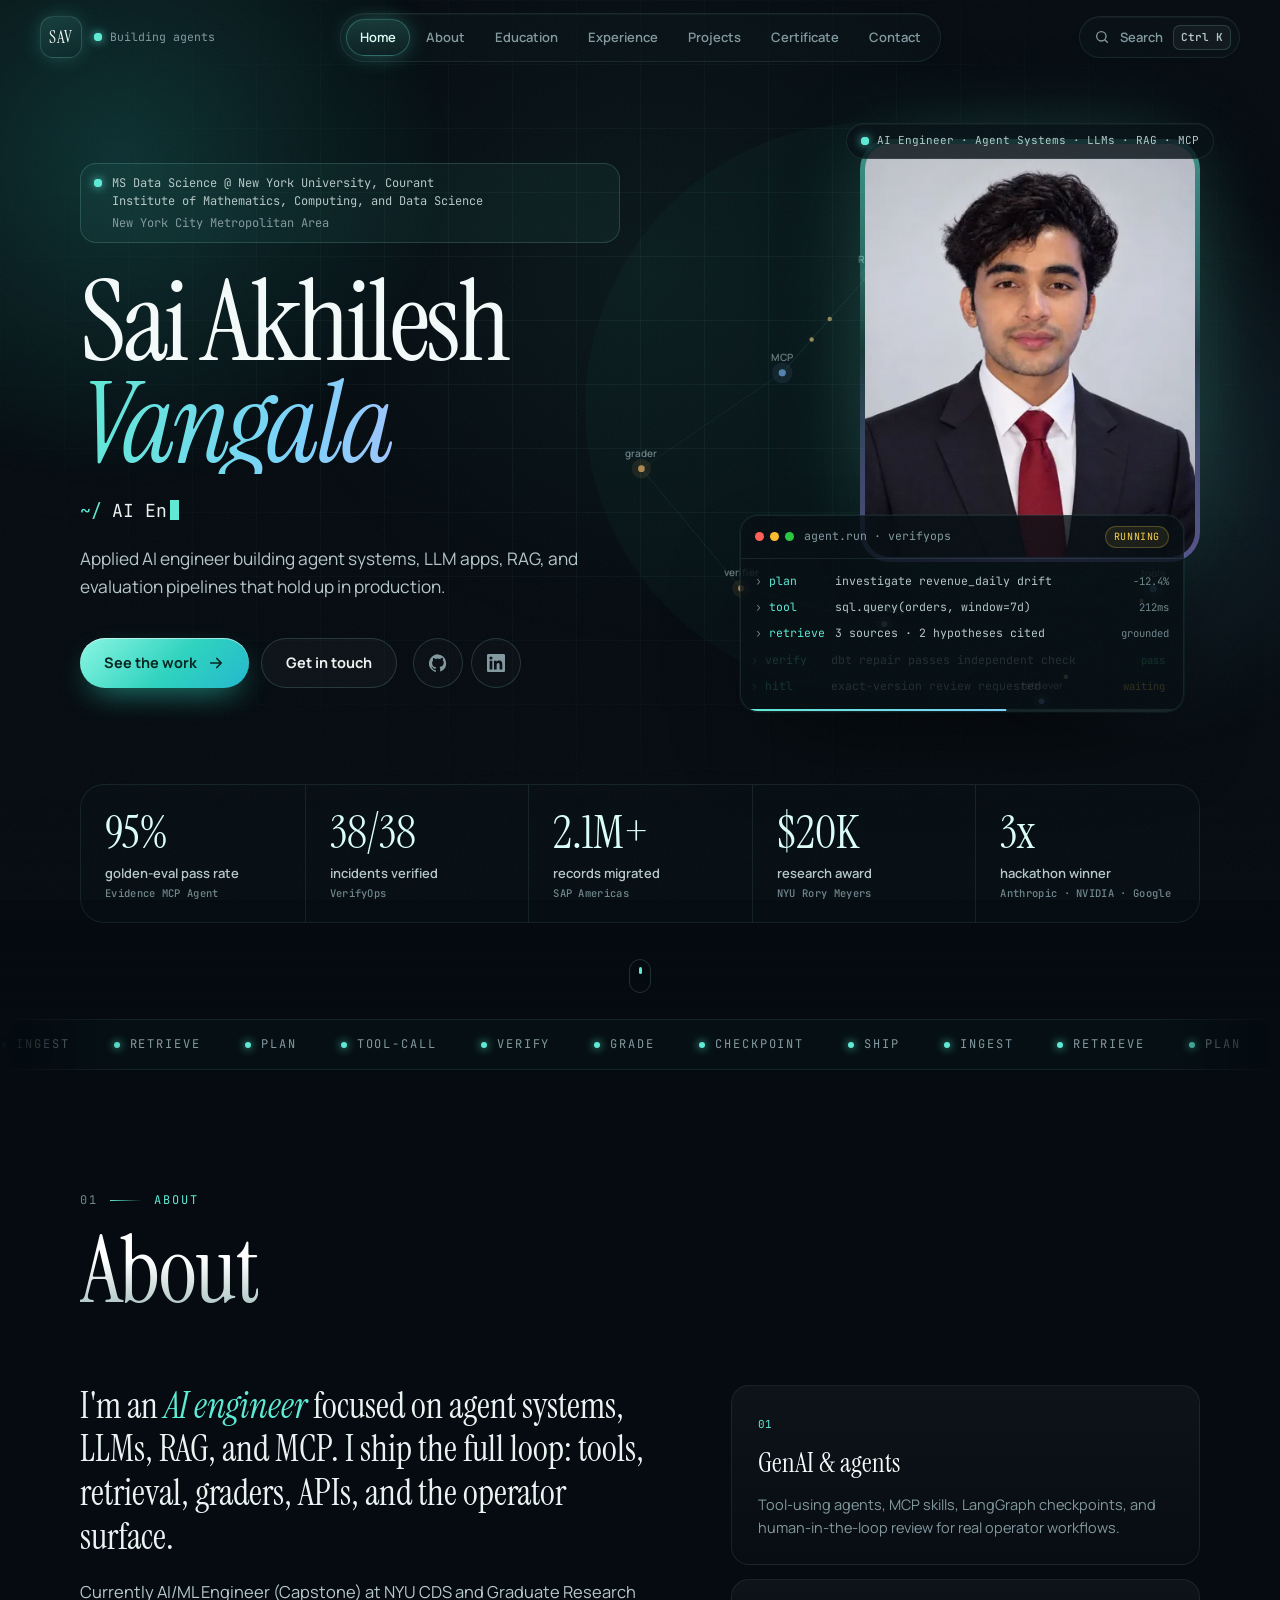
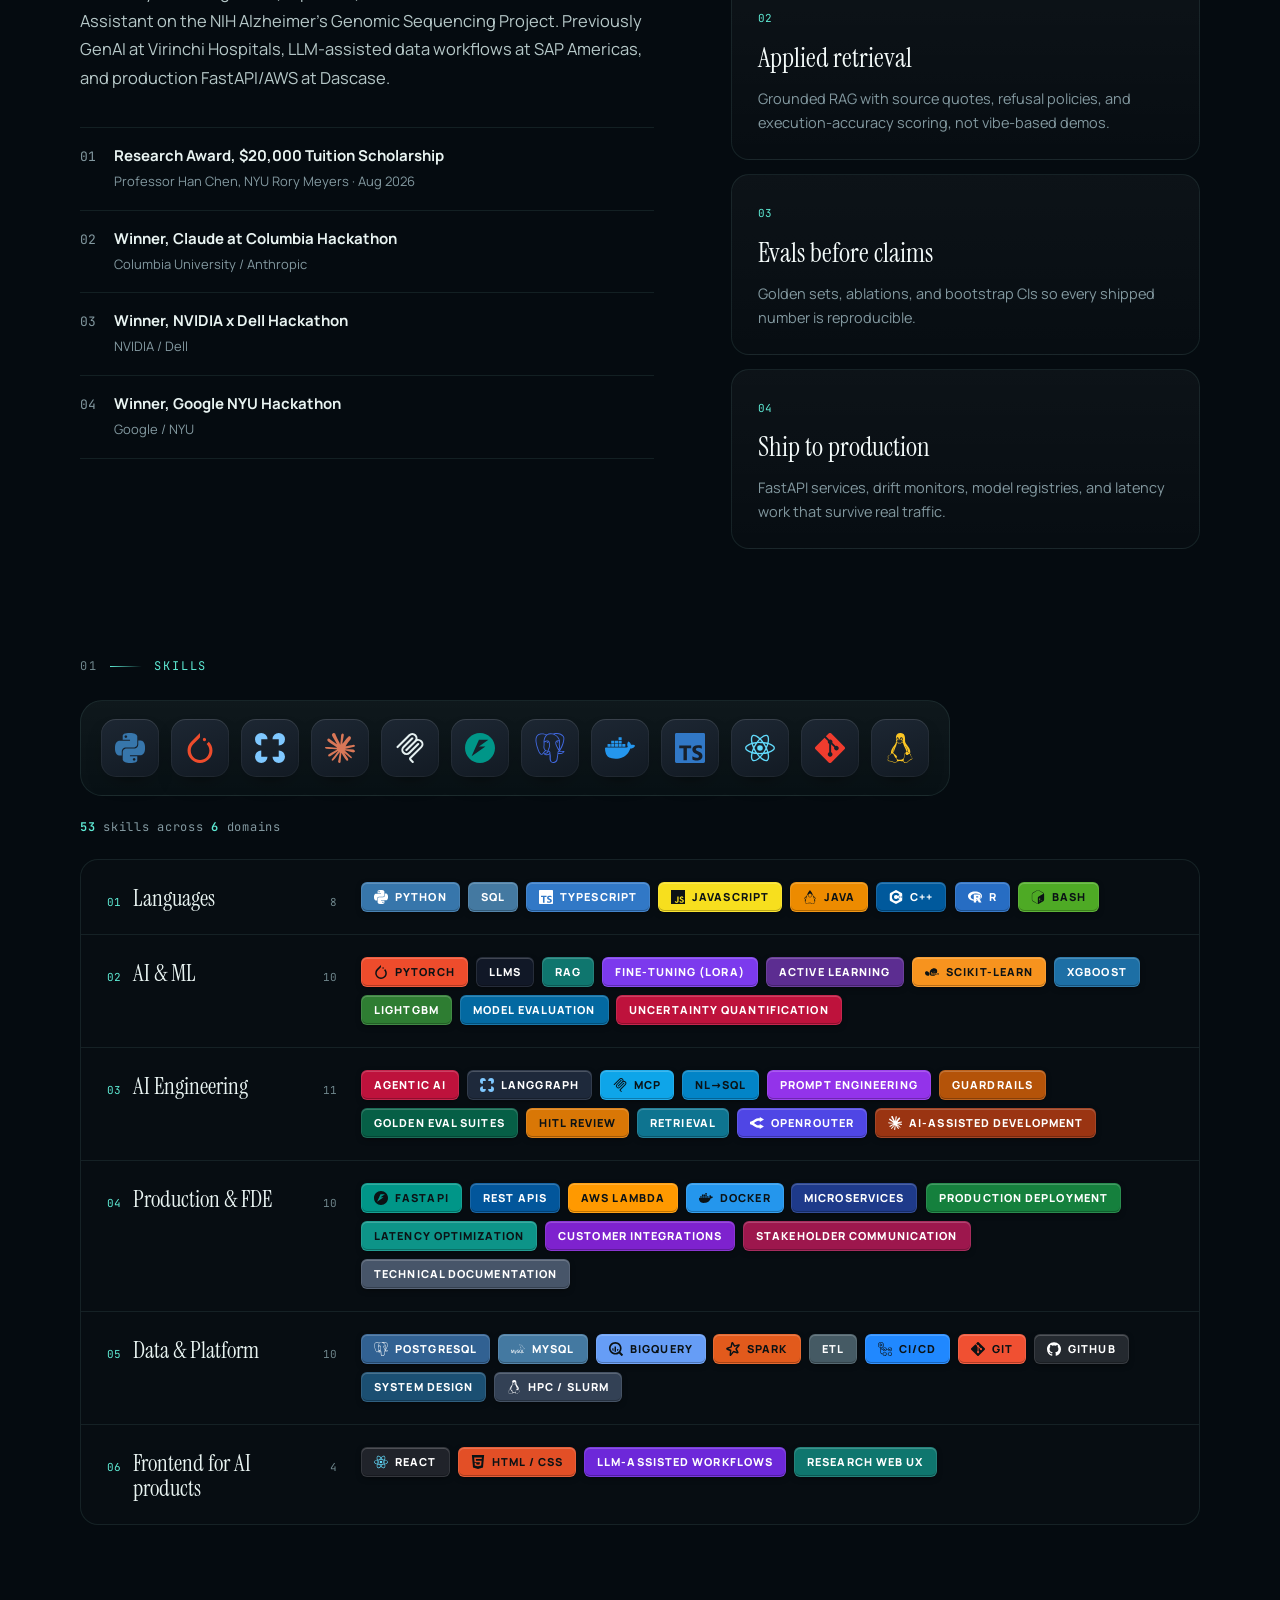
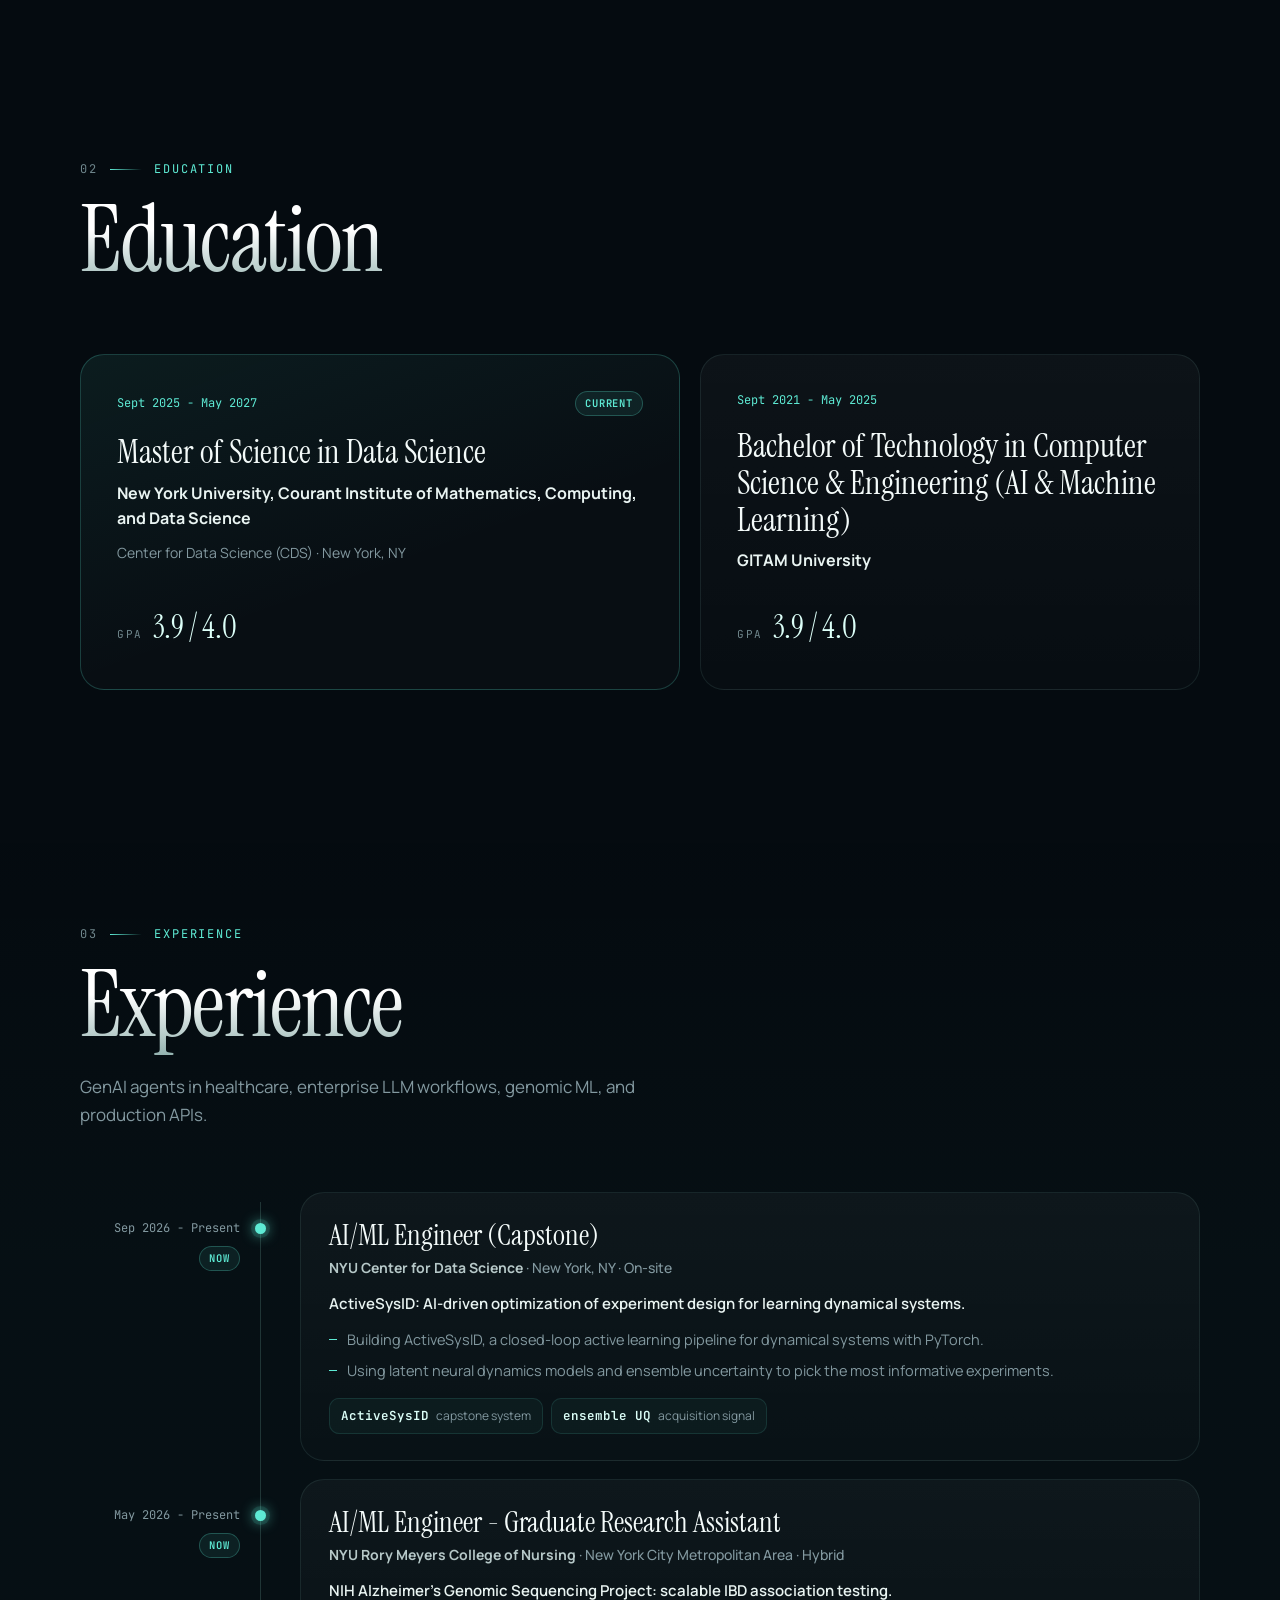
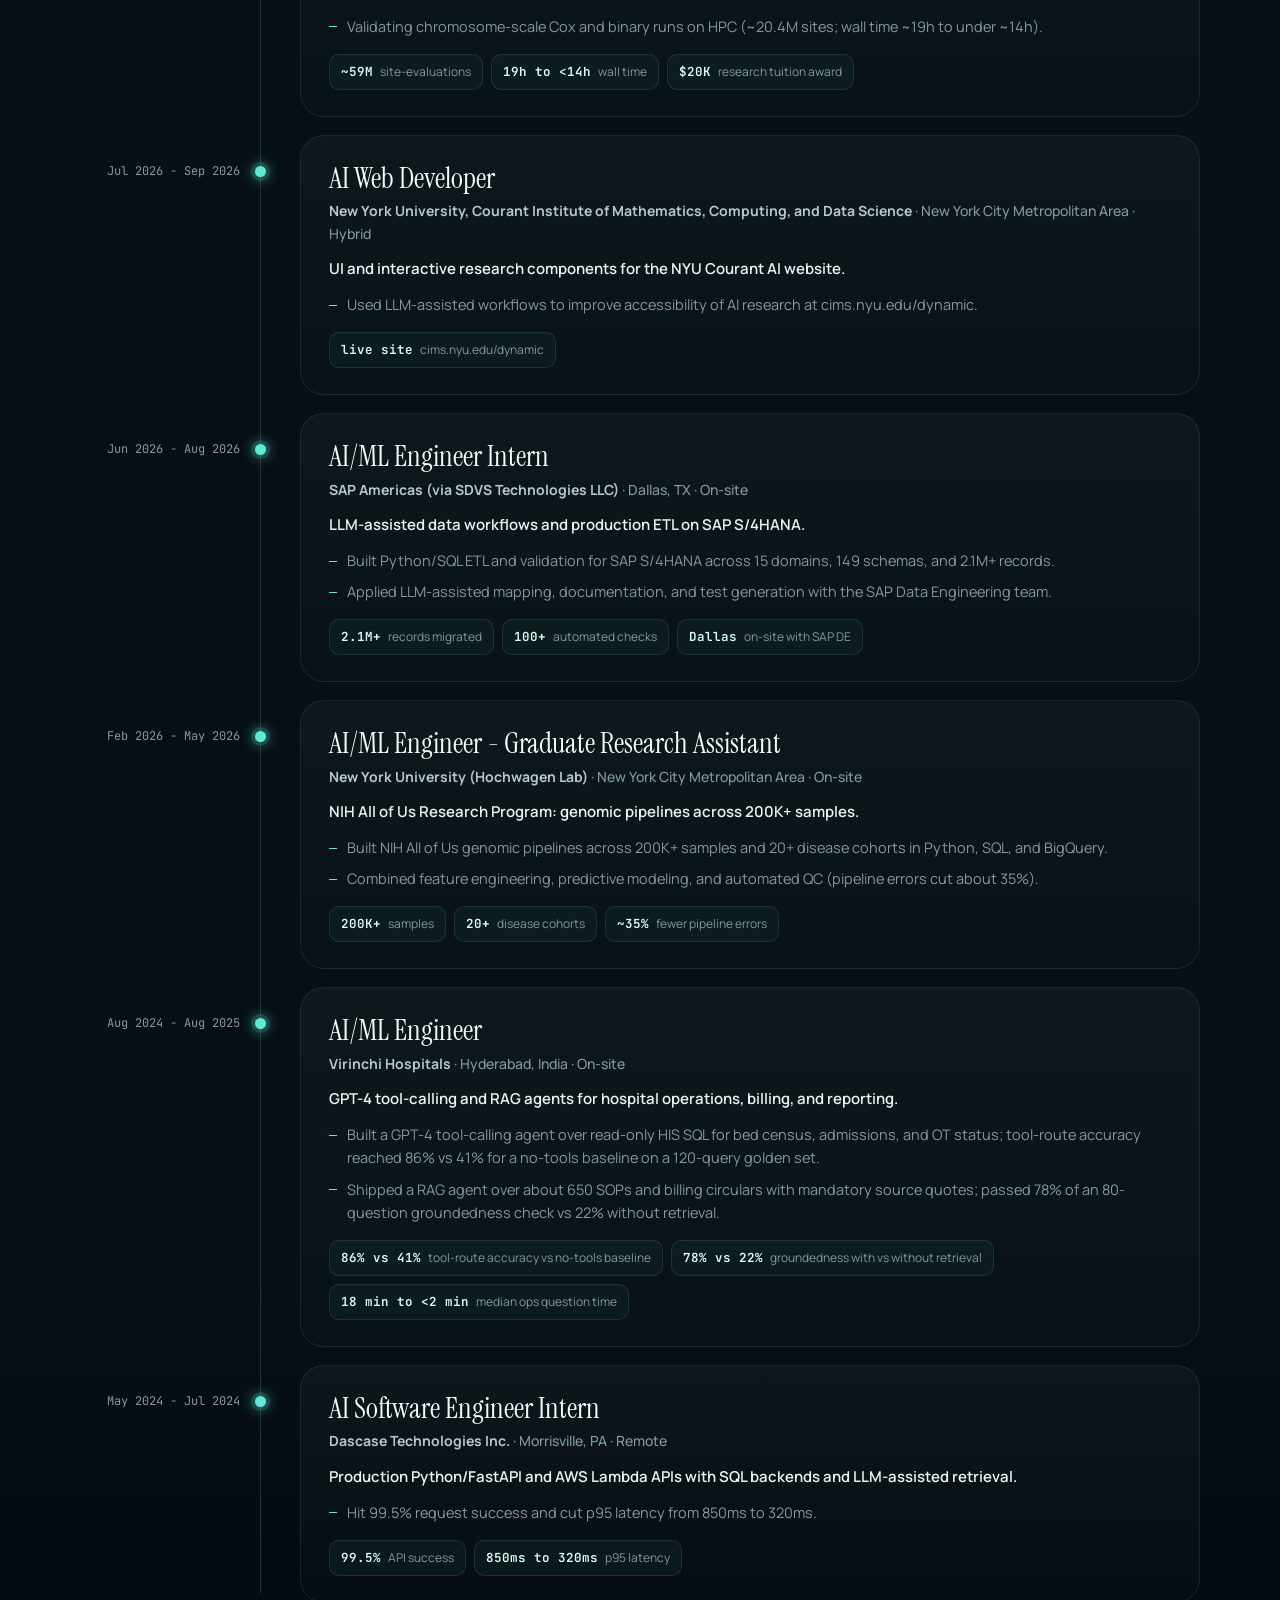
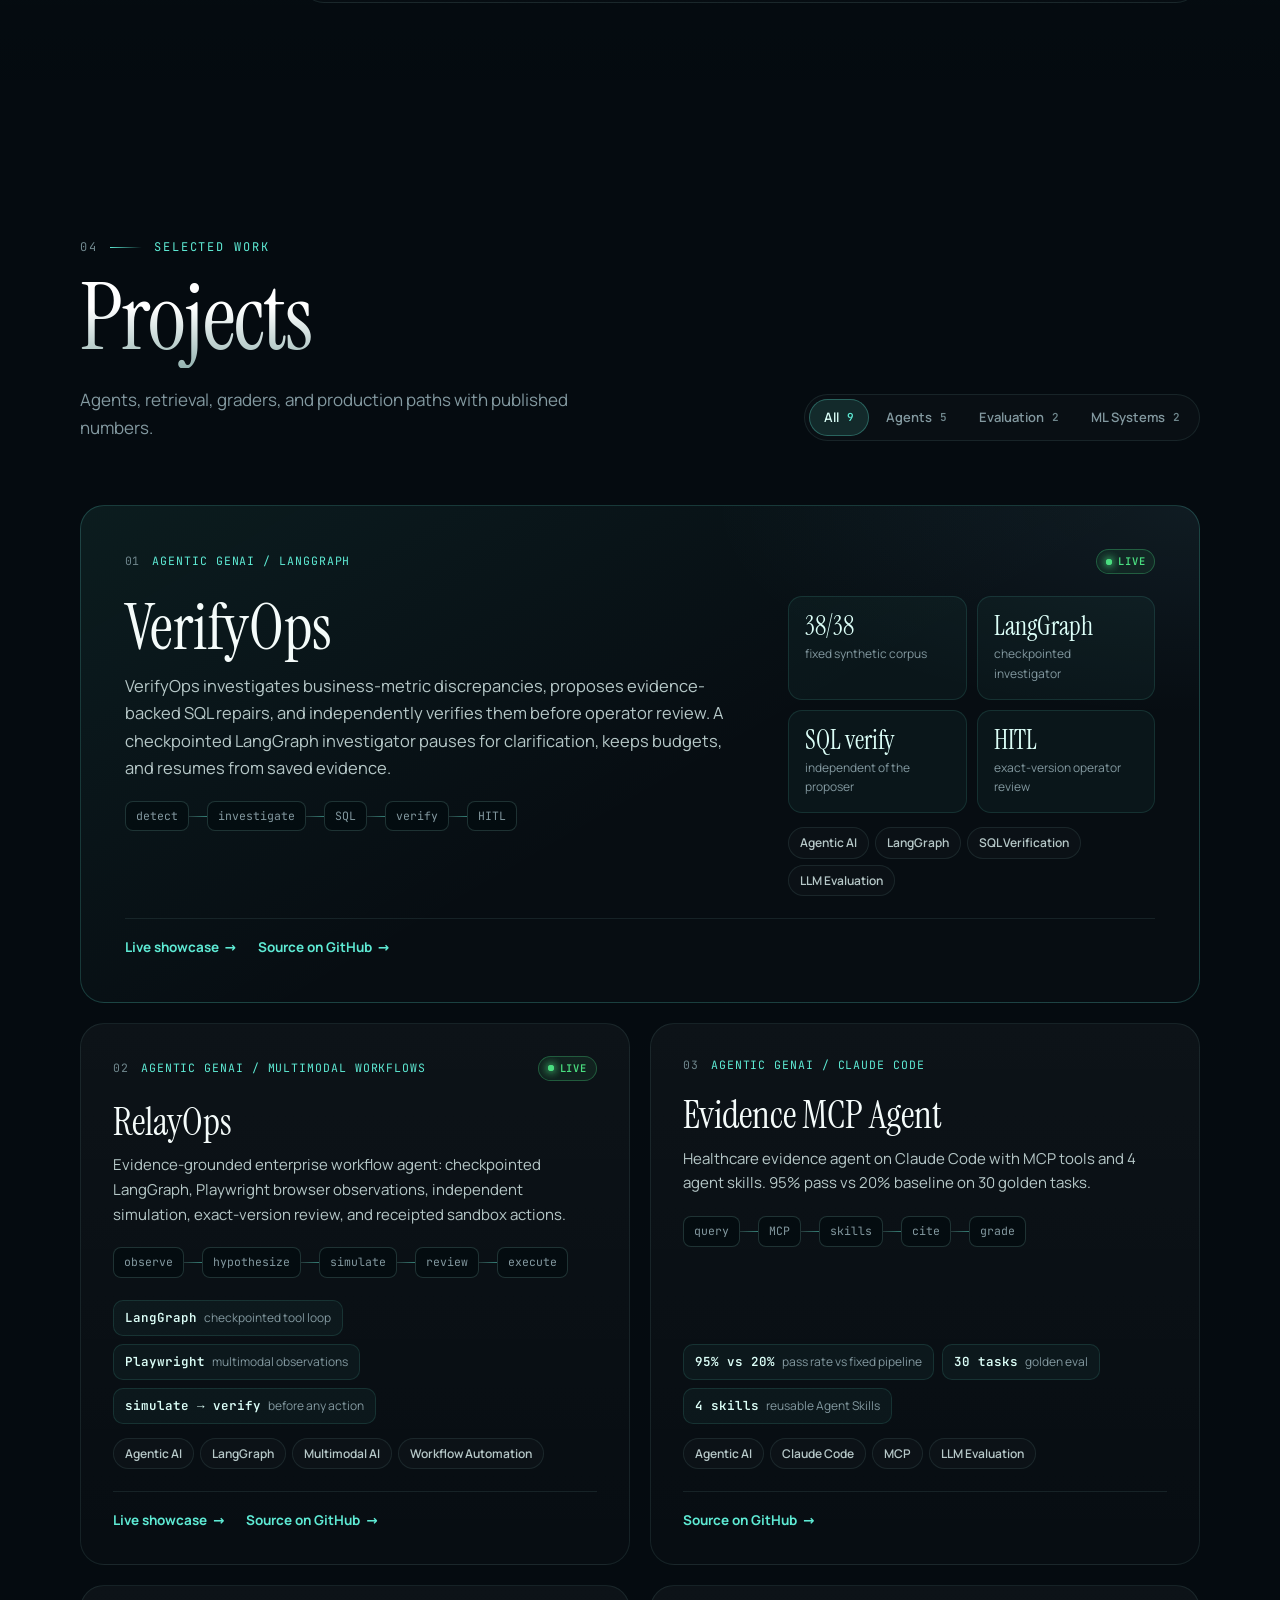
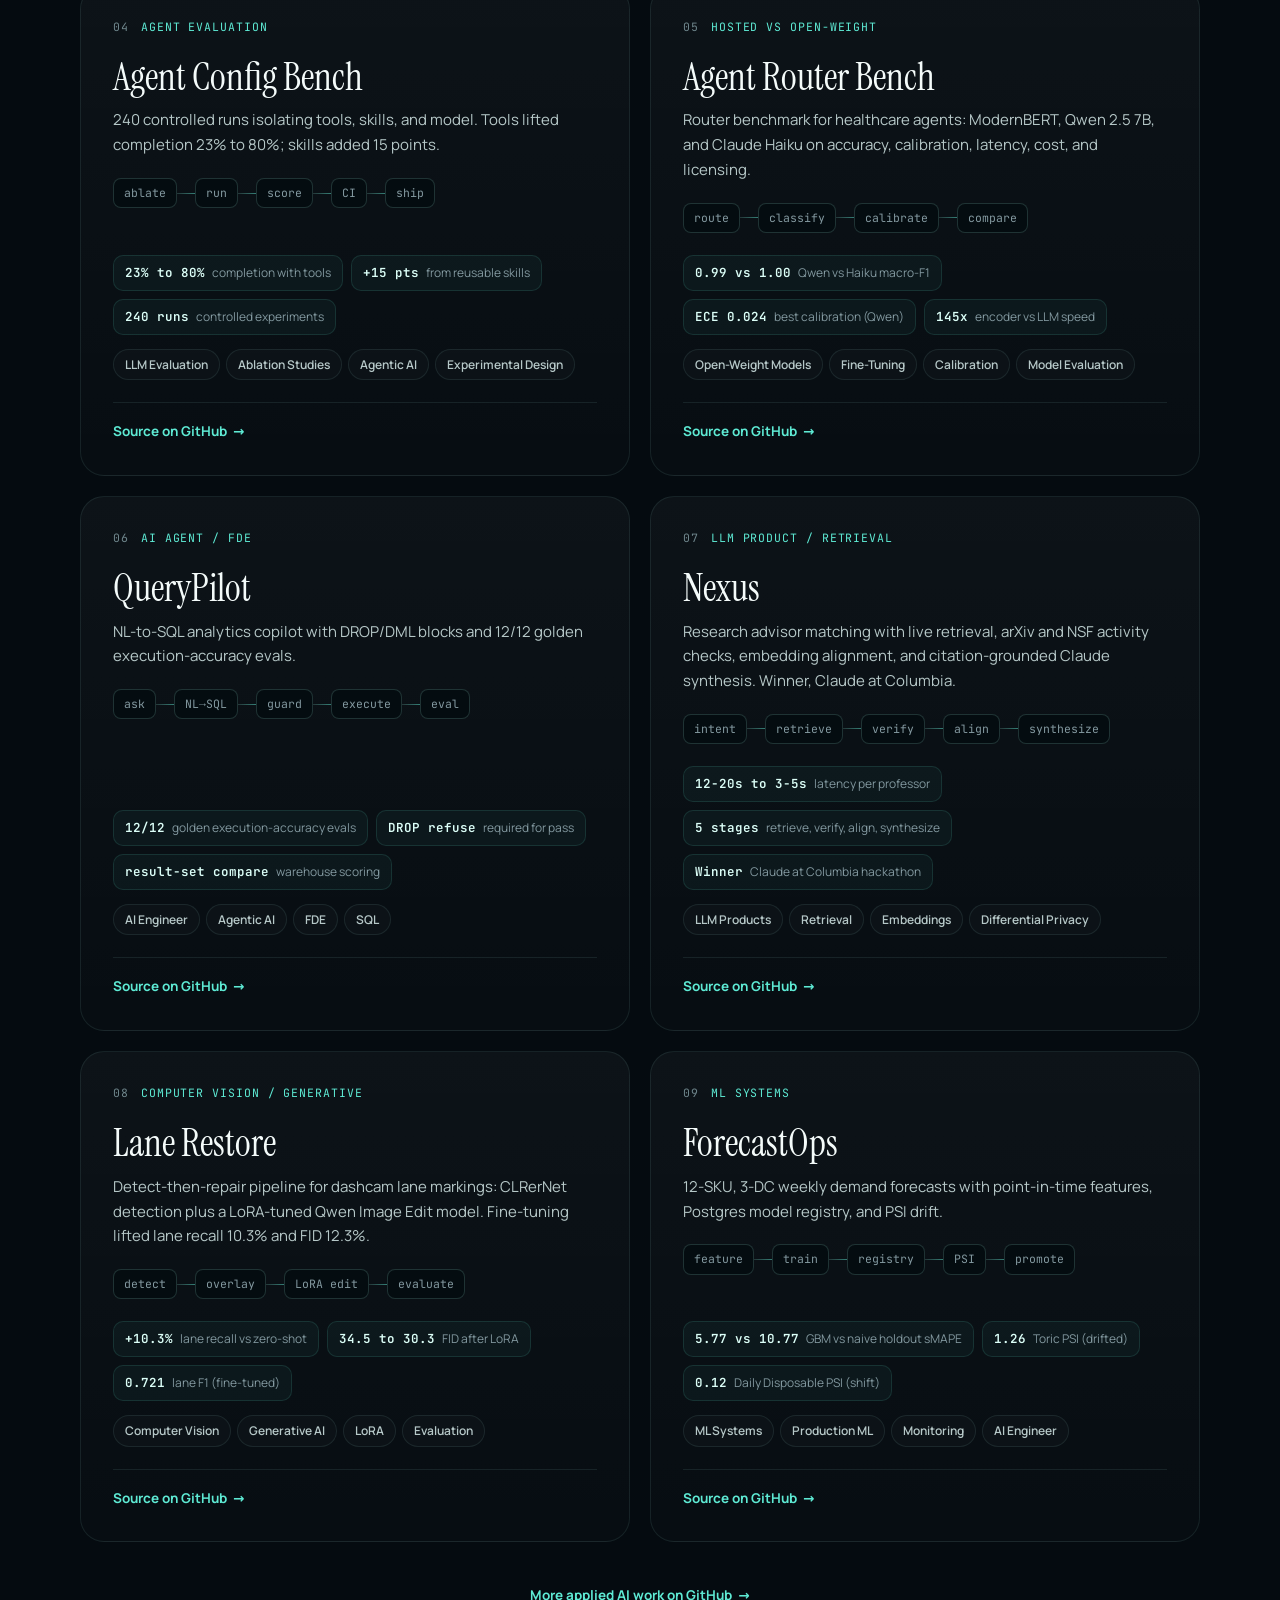
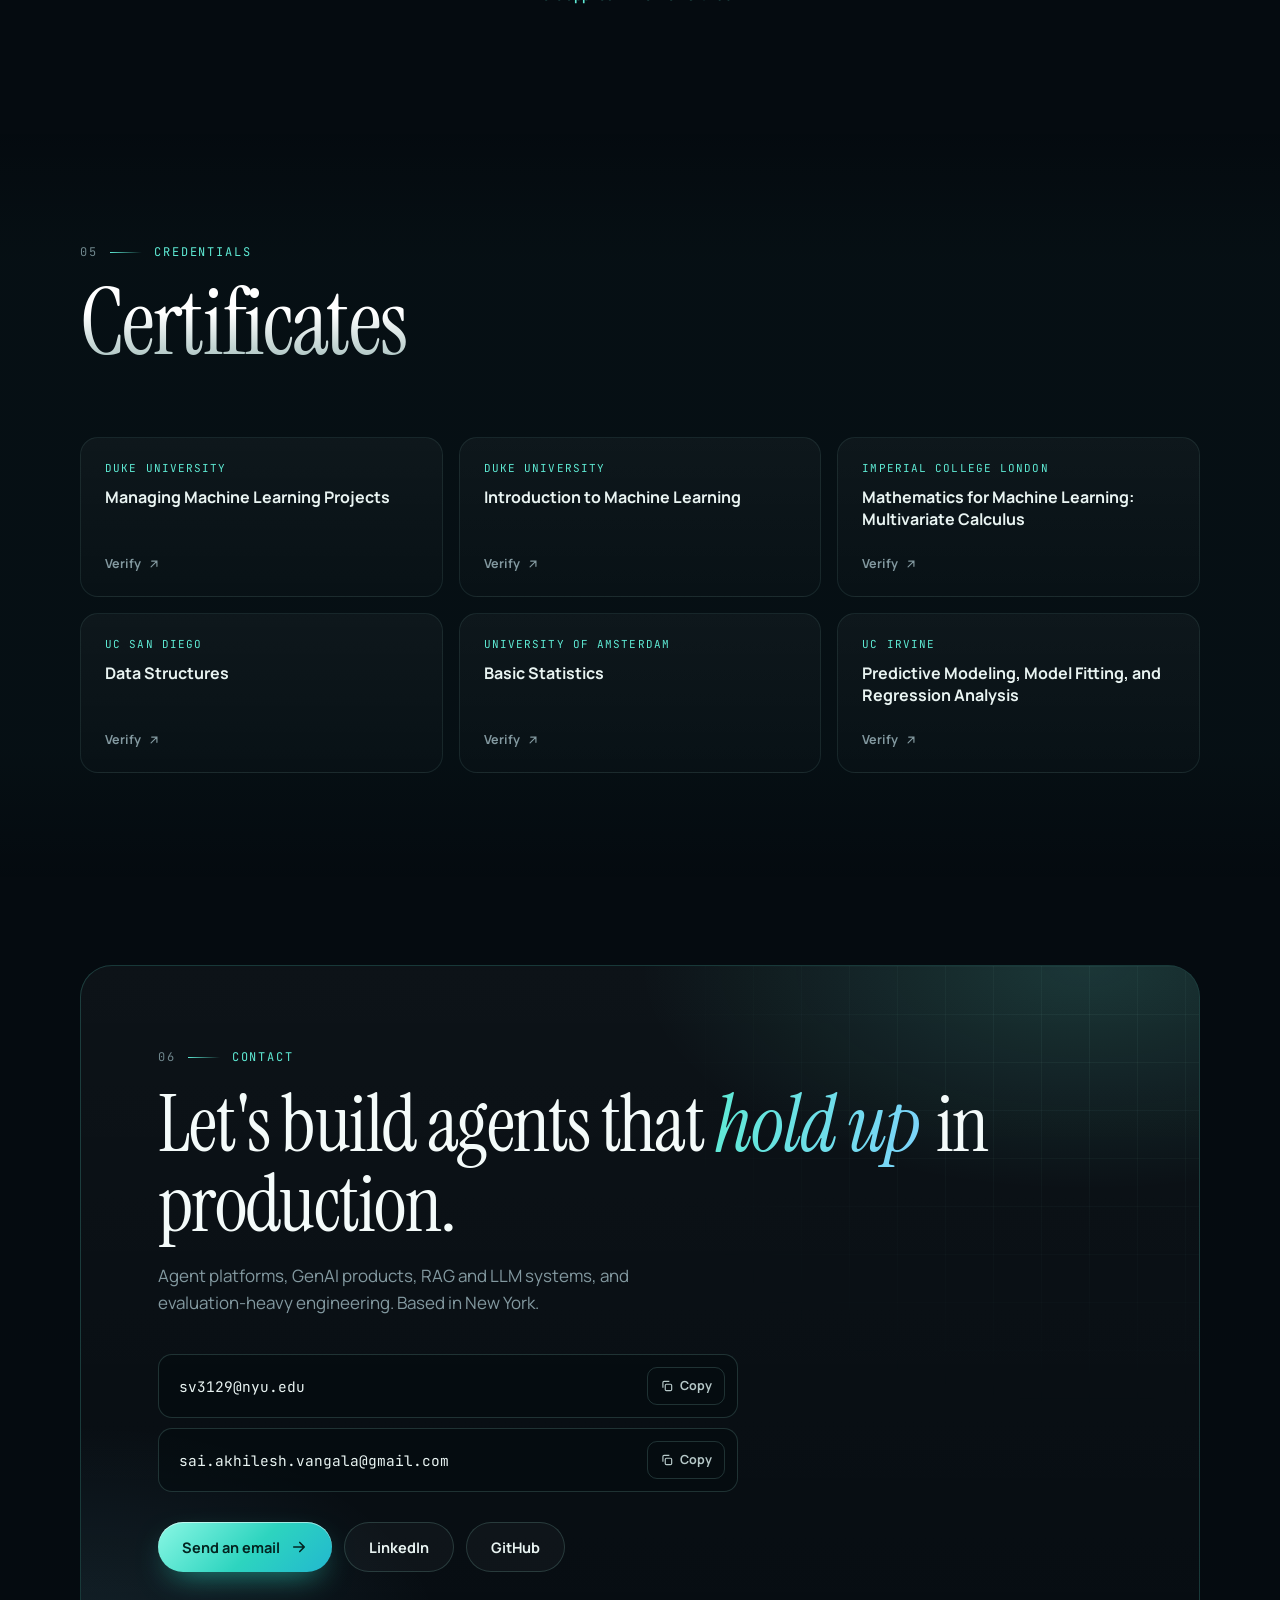
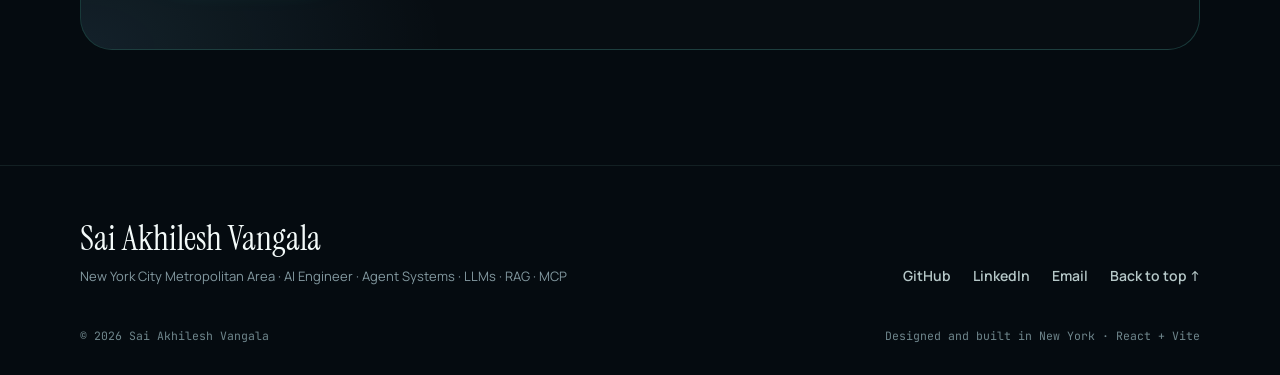
==== commit 19f2b9a4: "Skills: logo dock and GitHub-style colored badge table; NYU GPA 3.9 Co-authored-by: Cursor <cursorag" ====
--- a/index.html
+++ b/index.html
@@ -62,8 +62,8 @@
       imagesizes="(max-width: 720px) 270px, 340px"
       fetchpriority="high"
     />
-    <script type="module" crossorigin src="/assets/index-D4MfrXcP.js"></script>
-    <link rel="stylesheet" crossorigin href="/assets/index-CtJxbPny.css">
+    <script type="module" crossorigin src="/assets/index-sLDijChN.js"></script>
+    <link rel="stylesheet" crossorigin href="/assets/index-BSsVK1q7.css">
   </head>
   <body>
     <div id="root"></div>
--- a/assets/index-BSsVK1q7.css
+++ b/assets/index-BSsVK1q7.css
@@ -0,0 +1 @@
+@font-face{font-family:Instrument Serif;font-style:normal;font-display:swap;font-weight:400;src:url(/assets/instrument-serif-latin-400-normal-DnYpCC2O.woff2)format("woff2"),url(/assets/instrument-serif-latin-400-normal-BVbkICAY.woff)format("woff")}@font-face{font-family:Instrument Serif;font-style:italic;font-display:swap;font-weight:400;src:url(/assets/instrument-serif-latin-400-italic-DKMiL14s.woff2)format("woff2"),url(/assets/instrument-serif-latin-400-italic-u__WvvIK.woff)format("woff")}@font-face{font-family:Manrope Variable;font-style:normal;font-display:swap;font-weight:200 800;src:url([data-uri])format("woff2-variations");unicode-range:U+460-52F,U+1C80-1C8A,U+20B4,U+2DE0-2DFF,U+A640-A69F,U+FE2E-FE2F}@font-face{font-family:Manrope Variable;font-style:normal;font-display:swap;font-weight:200 800;src:url(/assets/manrope-cyrillic-wght-normal-Dvxsihut.woff2)format("woff2-variations");unicode-range:U+301,U+400-45F,U+490-491,U+4B0-4B1,U+2116}@font-face{font-family:Manrope Variable;font-style:normal;font-display:swap;font-weight:200 800;src:url(/assets/manrope-greek-wght-normal-DL7QRZyv.woff2)format("woff2-variations");unicode-range:U+370-377,U+37A-37F,U+384-38A,U+38C,U+38E-3A1,U+3A3-3FF}@font-face{font-family:Manrope Variable;font-style:normal;font-display:swap;font-weight:200 800;src:url(/assets/manrope-vietnamese-wght-normal-usUDDRr7.woff2)format("woff2-variations");unicode-range:U+102-103,U+110-111,U+128-129,U+168-169,U+1A0-1A1,U+1AF-1B0,U+300-301,U+303-304,U+308-309,U+323,U+329,U+1EA0-1EF9,U+20AB}@font-face{font-family:Manrope Variable;font-style:normal;font-display:swap;font-weight:200 800;src:url(/assets/manrope-latin-ext-wght-normal-Ch3YOpNY.woff2)format("woff2-variations");unicode-range:U+100-2BA,U+2BD-2C5,U+2C7-2CC,U+2CE-2D7,U+2DD-2FF,U+304,U+308,U+329,U+1D00-1DBF,U+1E00-1E9F,U+1EF2-1EFF,U+2020,U+20A0-20AB,U+20AD-20C0,U+2113,U+2C60-2C7F,U+A720-A7FF}@font-face{font-family:Manrope Variable;font-style:normal;font-display:swap;font-weight:200 800;src:url(/assets/manrope-latin-wght-normal-DHIcAJRg.woff2)format("woff2-variations");unicode-range:U+??,U+131,U+152-153,U+2BB-2BC,U+2C6,U+2DA,U+2DC,U+304,U+308,U+329,U+2000-206F,U+20AC,U+2122,U+2191,U+2193,U+2212,U+2215,U+FEFF,U+FFFD}@font-face{font-family:JetBrains Mono Variable;font-style:normal;font-display:swap;font-weight:100 800;src:url([data-uri])format("woff2-variations");unicode-range:U+460-52F,U+1C80-1C8A,U+20B4,U+2DE0-2DFF,U+A640-A69F,U+FE2E-FE2F}@font-face{font-family:JetBrains Mono Variable;font-style:normal;font-display:swap;font-weight:100 800;src:url(/assets/jetbrains-mono-cyrillic-wght-normal-D73BlboJ.woff2)format("woff2-variations");unicode-range:U+301,U+400-45F,U+490-491,U+4B0-4B1,U+2116}@font-face{font-family:JetBrains Mono Variable;font-style:normal;font-display:swap;font-weight:100 800;src:url(/assets/jetbrains-mono-greek-wght-normal-Bw9x6K1M.woff2)format("woff2-variations");unicode-range:U+370-377,U+37A-37F,U+384-38A,U+38C,U+38E-3A1,U+3A3-3FF}@font-face{font-family:JetBrains Mono Variable;font-style:normal;font-display:swap;font-weight:100 800;src:url(/assets/jetbrains-mono-vietnamese-wght-normal-Bt-aOZkq.woff2)format("woff2-variations");unicode-range:U+102-103,U+110-111,U+128-129,U+168-169,U+1A0-1A1,U+1AF-1B0,U+300-301,U+303-304,U+308-309,U+323,U+329,U+1EA0-1EF9,U+20AB}@font-face{font-family:JetBrains Mono Variable;font-style:normal;font-display:swap;font-weight:100 800;src:url(/assets/jetbrains-mono-latin-ext-wght-normal-DBQx-q_a.woff2)format("woff2-variations");unicode-range:U+100-2BA,U+2BD-2C5,U+2C7-2CC,U+2CE-2D7,U+2DD-2FF,U+304,U+308,U+329,U+1D00-1DBF,U+1E00-1E9F,U+1EF2-1EFF,U+2020,U+20A0-20AB,U+20AD-20C0,U+2113,U+2C60-2C7F,U+A720-A7FF}@font-face{font-family:JetBrains Mono Variable;font-style:normal;font-display:swap;font-weight:100 800;src:url(/assets/jetbrains-mono-latin-wght-normal-B9CIFXIH.woff2)format("woff2-variations");unicode-range:U+??,U+131,U+152-153,U+2BB-2BC,U+2C6,U+2DA,U+2DC,U+304,U+308,U+329,U+2000-206F,U+20AC,U+2122,U+2191,U+2193,U+2212,U+2215,U+FEFF,U+FFFD}@property --angle{syntax:"<angle>";inherits:false;initial-value:0deg}:root{--lightningcss-light: ;--lightningcss-dark:initial;color-scheme:dark;--accent-rgb:94 234 212;--accent-2-rgb:45 212 191;--cyan-rgb:125 211 252;--violet-rgb:167 139 250;--tint-rgb:170 255 236;--accent:rgb(var(--accent-rgb));--accent-strong:rgb(var(--accent-2-rgb));--accent-light:#8af7e4;--accent-deep:#22b8cf;--accent-pale:#dcfff8;--accent-ink:#032420;--cyan:rgb(var(--cyan-rgb));--violet:rgb(var(--violet-rgb));--highlight:#c4b5fd;--heading-fade:#94b3b0;--accent-soft:rgb(var(--accent-rgb) / .1);--accent-line:rgb(var(--accent-rgb) / .38);--amber:#fcd34d;--ok:#4ade80;--bg:#050b10;--bg-raise:#08131a;--surface:#ffffff08;--line:rgb(var(--tint-rgb) / .085);--line-2:rgb(var(--tint-rgb) / .16);--text:#e9f4f2;--text-2:#b6c8c8;--muted:#8399a0;--dim:#6f868c;--heading:#f4fbfa;--serif:"Instrument Serif", "Iowan Old Style", Georgia, serif;--sans:"Manrope Variable", "Manrope", ui-sans-serif, system-ui, -apple-system, sans-serif;--mono:"JetBrains Mono Variable", "JetBrains Mono", ui-monospace, SFMono-Regular, Menlo, monospace;--r-sm:10px;--r:18px;--r-lg:24px;--r-xl:32px;--wrap:1200px;--gutter:clamp(20px, 4vw, 40px);--header-h:76px;--ease:cubic-bezier(.22, 1, .36, 1);--shadow:0 40px 100px -40px #000000d9}*,:before,:after{box-sizing:border-box}html{background:var(--bg);scroll-behavior:smooth;scroll-padding-top:calc(var(--header-h) + 12px);-webkit-text-size-adjust:100%}body{background:var(--bg);min-height:100vh;color:var(--text);font-family:var(--sans);-webkit-font-smoothing:antialiased;-moz-osx-font-smoothing:grayscale;text-rendering:optimizelegibility;margin:0;font-size:16px;line-height:1.6;overflow-x:hidden}img,svg{max-width:100%;display:block}img{height:auto}a{color:inherit;text-decoration:none}button{font:inherit;color:inherit;cursor:pointer;background:0 0;border:0;padding:0}h1,h2,h3,p,ul,ol,dl,dd,figure{margin:0}ul,ol{padding:0;list-style:none}::selection{background:rgb(var(--accent-rgb) / .3);color:#fff}:focus-visible{outline:2px solid var(--accent);outline-offset:3px;border-radius:8px}.wrap{width:100%;max-width:var(--wrap);padding-inline:var(--gutter);margin-inline:auto}.site{isolation:isolate;position:relative}main{z-index:1;position:relative}.skip{z-index:100;background:var(--accent);color:var(--accent-ink);border-radius:10px;padding:10px 16px;font-weight:700;transition:top .2s;position:fixed;top:-60px;left:16px}.skip:focus{top:16px}.spotlight{z-index:0;pointer-events:none;opacity:0;background:radial-gradient(640px circle at var(--px,50%) var(--py,30%), rgb(var(--accent-rgb) / .055), transparent 60%);transition:opacity .6s;position:fixed;inset:0}.has-pointer .spotlight{opacity:1}.noise-overlay{z-index:70;pointer-events:none;opacity:.04;background-image:url("data:image/svg+xml;utf8,<svg xmlns='http://www.w3.org/2000/svg' width='180' height='180'><filter id='n'><feTurbulence type='fractalNoise' baseFrequency='0.85' numOctaves='2' stitchTiles='stitch'/></filter><rect width='100%25' height='100%25' filter='url(%23n)'/></svg>");position:fixed;inset:0}.reveal{opacity:0}.reveal.is-in{animation:reveal-in .95s var(--ease) both;animation-delay:var(--d,0s)}.rise{opacity:0;animation:reveal-in 1.1s var(--ease) both;animation-delay:var(--d,0s)}@keyframes reveal-in{0%{opacity:0;filter:blur(6px);translate:0 22px}to{opacity:1;filter:blur();translate:0}}@media (prefers-reduced-motion:reduce){*,:before,:after{scroll-behavior:auto!important;transition-duration:.01ms!important;animation-duration:.01ms!important;animation-iteration-count:1!important}.reveal,.rise{opacity:1}}.sr-only{clip:rect(0 0 0 0);white-space:nowrap;border:0;width:1px;height:1px;margin:-1px;padding:0;position:absolute;overflow:hidden}.scroll-progress{z-index:80;transform-origin:0;background:linear-gradient(90deg, var(--accent), var(--cyan), var(--violet));height:2px;box-shadow:0 0 14px rgb(var(--accent-rgb) / .6);position:fixed;inset:0 0 auto;transform:scaleX(0)}.glass{border:1px solid var(--line);-webkit-backdrop-filter:blur(16px)saturate(150%);background:#0a141a8c;box-shadow:inset 0 1px #ffffff0a}.header{z-index:50;height:var(--header-h);border-bottom:1px solid #0000;align-items:center;transition:background .4s,border-color .4s;display:flex;position:fixed;inset:0 0 auto}.header.is-scrolled{border-bottom-color:var(--line);-webkit-backdrop-filter:blur(18px)saturate(140%);background:#050b109e}.header-inner{width:100%;max-width:calc(var(--wrap) + 120px);padding-inline:var(--gutter);grid-template-columns:1fr auto 1fr;align-items:center;gap:16px;margin-inline:auto;display:grid}.brand{justify-self:start;align-items:center;gap:12px;display:inline-flex}.brand-mark{width:42px;height:42px;font-family:var(--serif);letter-spacing:.04em;color:var(--heading);border:1px solid var(--line-2);background:linear-gradient(160deg, rgb(var(--accent-rgb) / .16), rgb(var(--accent-rgb) / .02));box-shadow:0 0 24px -8px rgb(var(--accent-rgb) / .6);transition:transform .4s var(--ease);border-radius:13px;place-items:center;font-size:17px;display:grid}.brand:hover .brand-mark{transform:rotate(-6deg)scale(1.05)}.brand-status{font-family:var(--mono);color:var(--muted);align-items:center;gap:8px;font-size:11.5px;display:inline-flex}.nav{border-radius:999px;gap:2px;padding:5px;display:flex;position:relative}.nav a{z-index:1;color:var(--muted);border-radius:999px;padding:8px 14px;font-size:13px;font-weight:600;transition:color .25s;position:relative}.nav a:hover{color:var(--text)}.nav a.is-active{color:var(--accent-pale)}.nav-indicator{background:linear-gradient(180deg, rgb(var(--accent-rgb) / .18), rgb(var(--accent-rgb) / .06));border:1px solid rgb(var(--accent-rgb) / .3);box-shadow:0 0 24px -6px rgb(var(--accent-rgb) / .55);transition:transform .55s var(--ease), width .55s var(--ease), opacity .3s;border-radius:999px;position:absolute;top:5px;bottom:5px;left:0}.header-actions{justify-self:end;align-items:center;gap:8px;display:flex}.kbd-btn{height:42px;color:var(--muted);border-radius:999px;align-items:center;gap:10px;padding:0 8px 0 14px;font-size:13px;font-weight:600;transition:color .25s,border-color .25s;display:inline-flex}.kbd-btn:hover{color:var(--text);border-color:var(--line-2)}.kbd-btn svg,.palette-input svg{fill:none;stroke:currentColor;stroke-width:2px;stroke-linecap:round;width:16px;height:16px}kbd{font-family:var(--mono);border:1px solid var(--line-2);color:var(--text-2);background:#ffffff0a;border-radius:7px;padding:3px 7px;font-size:11px}.menu-btn{border-radius:999px;flex-direction:column;justify-content:center;align-items:center;gap:5px;width:42px;height:42px;display:none}.menu-btn span{width:16px;height:1.5px;transition:transform .35s var(--ease);background:currentColor;border-radius:2px}.menu-btn.is-open span:first-child{transform:translateY(3.25px)rotate(45deg)}.menu-btn.is-open span:last-child{transform:translateY(-3.25px)rotate(-45deg)}html.palette-open{overflow:hidden}.palette-scrim{z-index:90;-webkit-backdrop-filter:blur(6px);background:#02060999;justify-content:center;align-items:flex-start;padding:14vh 16px 16px;animation:.2s both fade-in;display:flex;position:fixed;inset:0}.palette{width:min(620px,100%);box-shadow:0 40px 120px -20px #000000d9, 0 0 0 1px rgb(var(--accent-rgb) / .08), 0 0 80px -30px rgb(var(--accent-rgb) / .35);animation:pop-in .3s var(--ease) both;background:#091218f0;border-radius:20px;overflow:hidden}.palette-input{border-bottom:1px solid var(--line);color:var(--muted);align-items:center;gap:12px;padding:16px 18px;display:flex}.palette-input input{min-width:0;color:var(--text);font:inherit;background:0 0;border:0;outline:0;flex:1;font-size:16px}.palette-input input::placeholder{color:var(--dim)}.palette-list{max-height:min(52vh,420px);padding:8px;overflow:auto}.palette-group{font-family:var(--mono);letter-spacing:.14em;text-transform:uppercase;color:var(--dim);padding:10px 12px 6px;font-size:10.5px}.palette-list button{text-align:left;width:100%;color:var(--text-2);border-radius:12px;justify-content:space-between;align-items:center;gap:12px;padding:11px 12px;font-size:14px;font-weight:600;display:flex}.palette-list button small{color:var(--dim);font-size:12px;font-weight:500}.palette-list button.is-active{background:rgb(var(--accent-rgb) / .1);color:var(--text);box-shadow:inset 0 0 0 1px rgb(var(--accent-rgb) / .22)}.palette-empty{text-align:center;color:var(--muted);padding:28px}.palette-foot{border-top:1px solid var(--line);color:var(--dim);gap:18px;padding:12px 18px;font-size:12px;display:flex}.palette-foot span{align-items:center;gap:5px;display:inline-flex}.toast{z-index:95;opacity:0;pointer-events:none;transition:opacity .3s, transform .45s var(--ease);background:#09141aeb;border-radius:999px;align-items:center;gap:10px;padding:12px 18px;font-size:14px;font-weight:600;display:inline-flex;position:fixed;bottom:28px;left:50%;transform:translate(-50%,20px)}.toast.is-on{opacity:1;transform:translate(-50%)}.toast-dot{background:var(--ok);width:8px;height:8px;box-shadow:0 0 10px var(--ok);border-radius:50%}.footer{z-index:1;border-top:1px solid var(--line);padding:56px 0 30px;position:relative}.footer-inner{flex-wrap:wrap;justify-content:space-between;align-items:flex-end;gap:24px;display:flex}.footer-name{font-family:var(--serif);color:var(--heading);font-size:34px;line-height:1}.footer-meta{color:var(--muted);margin-top:10px;font-size:13px}.footer-links{color:var(--text-2);flex-wrap:wrap;gap:22px;font-size:14px;font-weight:600;display:flex}.footer-links a{transition:color .25s}.footer-links a:hover{color:var(--accent)}.footer-base{font-family:var(--mono);color:var(--dim);flex-wrap:wrap;justify-content:space-between;gap:12px;margin-top:40px;font-size:11.5px;display:flex}@keyframes fade-in{0%{opacity:0}}@keyframes pop-in{0%{opacity:0;transform:translateY(-10px)scale(.98)}}@media (width<=1240px){.brand-status,.kbd-btn-label{display:none}.kbd-btn{padding:0 8px 0 12px}}@media (width<=1020px){.header-inner{grid-template-columns:1fr auto}.menu-btn{display:inline-flex}.nav{top:calc(var(--header-h) - 6px);left:var(--gutter);right:var(--gutter);opacity:0;pointer-events:none;transform-origin:top;transition:opacity .3s, transform .4s var(--ease);background:#081016f5;border-radius:20px;flex-direction:column;padding:8px;position:fixed;transform:translateY(-8px)scale(.98)}.nav.is-open{opacity:1;pointer-events:auto;transform:none}.nav a{padding:13px 16px;font-size:15px}.nav a.is-active{background:var(--accent-soft)}.nav-indicator{display:none}}@media (width<=560px){.kbd-btn kbd{display:none}.kbd-btn{justify-content:center;width:42px;padding:0}.palette-foot{display:none}}.btn{white-space:nowrap;height:50px;transition:transform .35s var(--ease), box-shadow .35s, border-color .35s, background .35s, color .35s;border-radius:999px;align-items:center;gap:10px;padding:0 24px;font-size:14.5px;font-weight:700;display:inline-flex;position:relative;overflow:hidden}.btn svg{fill:none;stroke:currentColor;stroke-width:2.2px;stroke-linecap:round;stroke-linejoin:round;width:18px;height:18px;transition:transform .35s var(--ease)}.btn:hover svg{transform:translate(3px)}.btn-primary{color:var(--accent-ink);background:linear-gradient(135deg, var(--accent-light), var(--accent-strong) 55%, var(--accent-deep));box-shadow:0 12px 32px -12px rgb(var(--accent-2-rgb) / .75), inset 0 1px 0 #ffffff8c}.btn-primary:after{content:"";transition:transform .9s var(--ease);background:linear-gradient(115deg,#0000 30%,#ffffff8c 50%,#0000 70%);position:absolute;inset:0;transform:translate(-120%)}.btn-primary:hover{box-shadow:0 20px 44px -14px rgb(var(--accent-2-rgb) / .85), inset 0 1px 0 #ffffff8c;transform:translateY(-2px)}.btn-primary:hover:after{transform:translate(120%)}.btn-ghost{color:var(--text);border:1px solid var(--line-2);background:#ffffff08}.btn-ghost:hover{border-color:var(--accent-line);background:rgb(var(--accent-rgb) / .06);transform:translateY(-2px)}.pill{font-family:var(--mono);color:var(--text-2);border:1px solid var(--line-2);background:rgb(var(--accent-rgb) / .05);border-radius:999px;align-items:center;gap:10px;padding:8px 15px 8px 12px;font-size:12px;display:inline-flex}.pill-sep{background:var(--line-2);width:1px;height:12px}.pulse-dot{background:var(--accent);width:8px;height:8px;box-shadow:0 0 10px var(--accent);border-radius:50%;flex:none;position:relative}.pulse-dot:after{content:"";background:var(--accent);border-radius:50%;animation:2.2s cubic-bezier(0,0,.2,1) infinite ping;position:absolute;inset:0}@keyframes ping{75%,to{opacity:0;transform:scale(2.6)}}.badge{font-family:var(--mono);letter-spacing:.08em;text-transform:uppercase;color:var(--accent);background:rgb(var(--accent-rgb) / .08);border:1px solid rgb(var(--accent-rgb) / .26);border-radius:999px;align-items:center;gap:6px;padding:3px 9px;font-size:10.5px;font-weight:600;display:inline-flex}.badge .pulse-dot{width:6px;height:6px}.chips{flex-wrap:wrap;gap:6px;display:flex}.chip{color:var(--text-2);border:1px solid var(--line);background:#ffffff05;border-radius:999px;padding:5px 11px;font-size:12px;font-weight:600;transition:color .25s,border-color .25s,background .25s}.chip:hover{color:var(--text);border-color:var(--accent-line);background:rgb(var(--accent-rgb) / .06)}.metrics{flex-wrap:wrap;gap:8px;display:flex}.metric{color:var(--muted);background:rgb(var(--accent-rgb) / .04);border:1px solid rgb(var(--accent-rgb) / .12);border-radius:10px;align-items:baseline;gap:7px;padding:7px 11px;font-size:12px;display:inline-flex}.metric strong{font-family:var(--mono);color:var(--accent-pale);font-size:12.5px;font-weight:600}.link-arrow{color:var(--accent);align-items:center;gap:6px;font-size:13.5px;font-weight:700;transition:color .25s;display:inline-flex}.link-arrow:after{content:"→";transition:transform .35s var(--ease)}.link-arrow:hover{color:var(--accent-pale)}.link-arrow:hover:after{transform:translate(4px)}.glow-card{isolation:isolate;border-radius:var(--r-lg);border:1px solid var(--line);transition:transform .55s var(--ease), border-color .4s, box-shadow .55s var(--ease);background:linear-gradient(#ffffff09,#ffffff03);position:relative}.glow-card:before,.glow-card:after{content:"";border-radius:inherit;pointer-events:none;opacity:0;transition:opacity .45s;position:absolute}.glow-card:before{z-index:-1;background:radial-gradient(460px circle at var(--mx,50%) var(--my,50%), rgb(var(--accent-rgb) / .1), transparent 45%);inset:0}.glow-card:after{background:radial-gradient(280px circle at var(--mx,50%) var(--my,50%), rgb(var(--accent-rgb) / .75), transparent 60%);-webkit-mask-composite:xor;padding:1px;inset:-1px;-webkit-mask-image:linear-gradient(#000 0 0),linear-gradient(#000 0 0);-webkit-mask-position:0 0,0 0;-webkit-mask-size:auto,auto;-webkit-mask-repeat:repeat,repeat;-webkit-mask-clip:content-box,border-box;-webkit-mask-origin:content-box,border-box;-webkit-mask-composite:xor;mask-composite:exclude;-webkit-mask-source-type:auto,auto;mask-mode:match-source,match-source}.glow-card:hover{border-color:var(--line-2);transform:translateY(-3px);box-shadow:0 30px 70px -36px #000000e6}.glow-card:hover:before,.glow-card:hover:after{opacity:1}.section{padding:clamp(80px,9vw,124px) 0;position:relative}.section-tint{background:linear-gradient(180deg, transparent, rgb(var(--accent-rgb) / .022) 18%, rgb(var(--accent-rgb) / .022) 82%, transparent)}.section-head{flex-wrap:wrap;justify-content:space-between;align-items:flex-end;gap:28px 40px;margin-bottom:clamp(44px,5vw,68px);display:flex}.kicker{font-family:var(--mono);letter-spacing:.16em;text-transform:uppercase;color:var(--accent);align-items:center;gap:12px;margin-bottom:18px;font-size:12px;display:inline-flex}.kicker-index{color:var(--dim)}.kicker-rule{background:linear-gradient(90deg, var(--accent), transparent);width:32px;height:1px}.section-title{font-family:var(--serif);letter-spacing:-.02em;background:linear-gradient(180deg, #fff 35%, var(--heading-fade));color:#0000;-webkit-background-clip:text;background-clip:text;padding-bottom:.06em;font-size:clamp(52px,7.4vw,92px);font-weight:400;line-height:.95}.section-lead{max-width:560px;color:var(--muted);margin-top:18px;font-size:17px;line-height:1.6}.segmented{border:1px solid var(--line);background:#ffffff05;border-radius:999px;flex-wrap:wrap;gap:2px;padding:4px;display:inline-flex}.segmented button{color:var(--muted);border-radius:999px;align-items:center;gap:8px;padding:8px 15px;font-size:13px;font-weight:600;transition:color .25s,background .25s,box-shadow .25s;display:inline-flex}.segmented button span{font-family:var(--mono);color:var(--dim);font-size:11px}.segmented button:hover{color:var(--text)}.segmented button.is-active{color:var(--accent-pale);background:rgb(var(--accent-rgb) / .12);box-shadow:inset 0 0 0 1px rgb(var(--accent-rgb) / .3)}.segmented button.is-active span{color:var(--accent)}.trace{font-family:var(--mono);flex-wrap:wrap;align-items:center;row-gap:8px;font-size:11.5px;display:flex}.trace-item{align-items:center;display:inline-flex}.trace-step{border:1px solid var(--line-2);color:var(--muted);animation:trace-lit calc(var(--n) * .7s + 1.6s) linear infinite;animation-delay:calc(var(--i) * .7s);background:#030a0e99;border-radius:8px;padding:5px 10px}.trace-link{background:linear-gradient(90deg, var(--line-2), rgb(var(--accent-rgb) / .5));width:18px;height:1px}@keyframes trace-lit{0%,22%,to{color:var(--muted);border-color:var(--line-2);box-shadow:none;background:#030a0e99}4%,14%{color:var(--accent-pale);border-color:rgb(var(--accent-rgb) / .65);background:rgb(var(--accent-rgb) / .13);box-shadow:0 0 18px -4px rgb(var(--accent-rgb) / .75)}}.console{font-family:var(--mono);box-shadow:var(--shadow), 0 0 0 1px rgb(var(--accent-rgb) / .06);background:#060e13d1;border-radius:18px;font-size:11.5px;overflow:hidden}.console-bar{border-bottom:1px solid var(--line);align-items:center;gap:10px;padding:10px 14px;display:flex}.console-dots{gap:6px;display:flex}.console-dots i{background:#ff5f57;border-radius:50%;width:9px;height:9px}.console-dots i:nth-child(2){background:#febc2e}.console-dots i:nth-child(3){background:#28c840}.console-title{white-space:nowrap;text-overflow:ellipsis;min-width:0;color:var(--muted);flex:1;overflow:hidden}.console-state{letter-spacing:.06em;text-transform:uppercase;white-space:nowrap;border-radius:999px;padding:2px 8px;font-size:10px}.console-state.is-running{color:var(--amber);background:#fcd34d14;border:1px solid #fcd34d40}.console-state.is-done{color:var(--accent);background:var(--accent-soft);border:1px solid rgb(var(--accent-rgb) / .25)}.console-body{gap:8px;padding:13px 14px;display:grid}.console-body li{opacity:.16;transition:opacity .45s, translate .45s var(--ease);grid-template-columns:70px minmax(0,1fr) auto;align-items:baseline;gap:10px;display:grid;translate:-4px}.console-body li.is-on{opacity:1;translate:0}.console-step{color:var(--accent)}.console-step:before{content:"› ";color:var(--dim)}.console-text{white-space:nowrap;text-overflow:ellipsis;color:var(--text-2);overflow:hidden}.console-meta{color:var(--dim);font-size:10.5px}.console-meta.ok{color:var(--ok)}.console-meta.wait{color:var(--amber)}.console-progress{background:var(--line);height:2px}.console-progress span{transform-origin:0;background:linear-gradient(90deg, var(--accent), var(--cyan));height:100%;transition:transform .7s var(--ease);display:block}.type-caret{vertical-align:-3px;background:var(--accent);width:9px;height:1.1em;margin-left:3px;animation:1s step-end infinite blink;display:inline-block}@keyframes blink{50%{opacity:0}}.hero{min-height:100svh;padding:calc(var(--header-h) + clamp(36px, 7vh, 84px)) 0 96px;flex-direction:column;justify-content:center;display:flex;position:relative;overflow:hidden}.hero-bg{z-index:0;position:absolute;inset:0;overflow:hidden}.hero-bg:after{content:"";background:linear-gradient(transparent, var(--bg));height:220px;position:absolute;inset:auto 0 0}.hero-grid{background-image:linear-gradient(rgb(var(--tint-rgb) / .045) 1px, transparent 1px), linear-gradient(90deg, rgb(var(--tint-rgb) / .045) 1px, transparent 1px);background-size:64px 64px;position:absolute;inset:0;-webkit-mask-image:radial-gradient(80% 70% at 50% 35%,#000 20%,#0000 75%);mask-image:radial-gradient(80% 70% at 50% 35%,#000 20%,#0000 75%)}.hero-aurora{opacity:.6;will-change:transform;border-radius:50%;position:absolute}.hero-aurora-a{background:radial-gradient(circle, rgb(var(--accent-2-rgb) / .32), transparent 62%);width:760px;height:760px;animation:18s ease-in-out infinite alternate drift;top:-220px;left:-260px}.hero-aurora-b{background:radial-gradient(circle, rgb(var(--cyan-rgb) / .2), transparent 62%);width:680px;height:680px;animation:24s ease-in-out infinite alternate-reverse drift;top:12%;right:-200px}@keyframes drift{to{transform:translate(70px,50px)scale(1.12)}}.agent-graph{opacity:.7;position:absolute;inset:0}.hero-stage{z-index:1;grid-template-columns:minmax(0,1.15fr) minmax(0,.85fr);align-items:center;gap:clamp(36px,5vw,80px);display:grid;position:relative}.hero-affil{border-radius:16px;align-items:flex-start;max-width:min(100%,540px);padding:10px 16px 10px 13px;line-height:1.55}.hero-affil .pulse-dot{margin-top:5px}.hero-affil-text{text-wrap:balance;flex-direction:column;gap:3px;display:flex}.hero-affil-loc{color:var(--muted)}.hero-name{font-family:var(--serif);letter-spacing:-.03em;color:var(--heading);flex-direction:column;margin:28px 0 22px;font-size:clamp(60px,8.8vw,124px);font-weight:400;line-height:.9;display:flex}.hero-last{background:linear-gradient(100deg, var(--accent) 0%, var(--cyan) 35%, var(--highlight) 65%, var(--accent) 100%);color:#0000;background-size:200% 100%;-webkit-background-clip:text;background-clip:text;width:fit-content;padding-right:.1em;font-style:italic;animation:9s linear infinite sheen}@keyframes sheen{to{background-position:-200% 0}}.hero-role{min-height:1.7em;font-family:var(--mono);color:var(--text);align-items:center;gap:10px;font-size:clamp(15px,1.5vw,18px);display:flex}.hero-role-prompt{color:var(--accent)}.hero-lead{max-width:540px;color:var(--text-2);margin-top:18px;font-size:clamp(16px,1.35vw,18.5px);line-height:1.65}.hero-cta{flex-wrap:wrap;align-items:center;gap:12px;margin-top:36px;display:flex}.hero-socials{gap:8px;margin-left:4px;display:inline-flex}.hero-socials a{width:50px;height:50px;color:var(--muted);border:1px solid var(--line-2);transition:color .3s, border-color .3s, transform .35s var(--ease);background:#ffffff05;border-radius:50%;place-items:center;display:grid}.hero-socials svg{fill:currentColor;width:18px;height:18px}.hero-socials a:hover{color:var(--text);border-color:var(--accent-line);transform:translateY(-2px)}.hero-visual{justify-self:end;width:min(100%,340px);padding-bottom:150px;position:relative}.portrait{background:conic-gradient(from var(--angle), rgb(var(--accent-rgb) / .95), rgb(var(--cyan-rgb) / .15) 25%, rgb(var(--violet-rgb) / .75) 50%, rgb(var(--accent-rgb) / .12) 75%, rgb(var(--accent-rgb) / .95));box-shadow:0 40px 100px -30px #000000e6, 0 0 90px -30px rgb(var(--accent-rgb) / .55);border-radius:30px;padding:5px;animation:10s linear infinite spin-angle;position:relative}@keyframes spin-angle{to{--angle:360deg}}.portrait-ring{z-index:-1;background:radial-gradient(circle, rgb(var(--accent-rgb) / .16), transparent 68%);border-radius:50%;position:absolute;inset:-40px}.portrait img{aspect-ratio:4/5;object-fit:cover;border-radius:25px;width:100%}.portrait-tag{white-space:nowrap;font-family:var(--mono);color:var(--text-2);background:#071016d1;border-radius:999px;align-items:center;gap:8px;padding:8px 14px;font-size:11px;display:inline-flex;position:absolute;top:-16px;left:50%;translate:-50%}.hero-visual .console{position:absolute;bottom:0;left:-120px;right:16px}.stats{z-index:1;border-radius:var(--r-lg);border:1px solid var(--line);-webkit-backdrop-filter:blur(12px);background:#07101699;grid-template-columns:repeat(5,minmax(0,1fr));margin-top:clamp(52px,8vh,88px);display:grid;position:relative;overflow:hidden}.stat{padding:24px 24px 22px;transition:background .4s;position:relative}.stat+.stat{border-left:1px solid var(--line)}.stat:hover{background:rgb(var(--accent-rgb) / .04)}.stat dt{font-family:var(--serif);color:var(--accent-pale);font-variant-numeric:tabular-nums;font-size:clamp(36px,3.6vw,48px);line-height:1}.stat dd{color:var(--text-2);margin-top:10px;font-size:13px;font-weight:600;line-height:1.35}.stat dd span{font-family:var(--mono);letter-spacing:.03em;color:var(--dim);margin-top:4px;font-size:10.5px;font-weight:500;display:block}.scroll-cue{z-index:1;border:1.5px solid var(--line-2);border-radius:12px;width:22px;height:34px;margin-left:-11px;position:absolute;bottom:26px;left:50%}.scroll-cue span{background:var(--accent);width:3px;height:7px;animation:cue 1.8s var(--ease) infinite;border-radius:2px;margin-left:-1.5px;position:absolute;top:7px;left:50%}@keyframes cue{0%{opacity:0;transform:translateY(-2px)}40%{opacity:1}to{opacity:0;transform:translateY(11px)}}.pipeline-ticker{z-index:1;border-block:1px solid var(--line);background:rgb(var(--accent-rgb) / .025);padding:15px 0;position:relative;overflow:hidden;-webkit-mask-image:linear-gradient(90deg,#0000,#000 10% 90%,#0000);mask-image:linear-gradient(90deg,#0000,#000 10% 90%,#0000)}.pipeline-track{width:max-content;animation:44s linear infinite marquee;display:flex}.pipeline-step{font-family:var(--mono);letter-spacing:.16em;text-transform:uppercase;color:var(--muted);align-items:center;gap:10px;padding-right:44px;font-size:12px;display:inline-flex}.pipeline-step i{background:var(--accent);width:6px;height:6px;box-shadow:0 0 8px var(--accent);border-radius:50%}@keyframes marquee{to{transform:translate(-50%)}}.edu-grid{grid-template-columns:1.2fr 1fr;gap:20px;display:grid}.edu-card{flex-direction:column;gap:10px;padding:clamp(26px,3vw,36px);display:flex}.edu-card.is-featured{border-color:rgb(var(--accent-rgb) / .22);background:linear-gradient(160deg, rgb(var(--accent-rgb) / .08), #ffffff04 60%)}.edu-top{justify-content:space-between;align-items:center;margin-bottom:8px;display:flex}.edu-when{font-family:var(--mono);color:var(--accent);font-size:12px}.edu-card h3{font-family:var(--serif);color:var(--heading);font-size:clamp(26px,2.6vw,34px);font-weight:400;line-height:1.1}.edu-school{color:var(--text);font-weight:700}.edu-detail{color:var(--muted);font-size:14px}.edu-gpa{align-items:baseline;gap:10px;margin-top:auto;padding-top:18px;display:inline-flex}.edu-gpa span{font-family:var(--mono);letter-spacing:.14em;color:var(--dim);font-size:11px}.edu-gpa strong{font-family:var(--serif);color:var(--accent-pale);font-size:32px;font-weight:400}.timeline{--fill:0;--rail:180px;gap:18px;display:grid;position:relative}.timeline:before,.timeline:after{content:"";top:10px;bottom:10px;left:var(--rail);width:1px;position:absolute}.timeline:before{background:var(--line-2)}.timeline:after{transform-origin:top;transform:scaleY(var(--fill));background:linear-gradient(180deg, var(--accent), var(--cyan));box-shadow:0 0 12px rgb(var(--accent-rgb) / .6)}.tl-item{grid-template-columns:calc(var(--rail) - 20px) minmax(0, 1fr);align-items:start;column-gap:60px;display:grid;position:relative}.tl-node{top:31px;left:calc(var(--rail) - 5px);z-index:1;border:2px solid var(--line-2);background:var(--bg);border-radius:50%;width:11px;height:11px;transition:background .6s,border-color .6s,box-shadow .6s;position:absolute}.tl-item.is-in .tl-node{border-color:var(--accent);background:var(--accent);box-shadow:0 0 0 4px rgb(var(--accent-rgb) / .12), 0 0 14px var(--accent)}.tl-when{text-align:right;font-family:var(--mono);color:var(--muted);flex-direction:column;align-items:flex-end;gap:8px;padding-top:27px;font-size:12px;display:flex}.tl-card{padding:26px 28px}.tl-card h3{font-family:var(--serif);color:var(--heading);font-size:clamp(24px,2.3vw,31px);font-weight:400;line-height:1.1}.tl-org{color:var(--text-2);margin-top:6px;font-size:14px;font-weight:700}.tl-org span{color:var(--muted);font-weight:500}.tl-tag{color:var(--text);margin-top:12px;font-size:15px;font-weight:600}.tl-points{gap:8px;margin-top:12px;display:grid}.tl-points li{color:var(--muted);padding-left:18px;font-size:14.5px;line-height:1.6;position:relative}.tl-points li:before{content:"";background:var(--accent);width:8px;height:1px;position:absolute;top:.8em;left:0}.tl-card .metrics{margin-top:16px}.bento{grid-template-columns:repeat(2,minmax(0,1fr));gap:20px;display:grid}.p-card{flex-direction:column;gap:22px;padding:clamp(24px,2.6vw,32px);display:flex}.p-card.is-wide{border-color:rgb(var(--accent-rgb) / .2);background:radial-gradient(700px 300px at 100% 0%, rgb(var(--cyan-rgb) / .07), transparent 70%), linear-gradient(150deg, rgb(var(--accent-rgb) / .08), #ffffff03 55%);grid-column:1/-1;padding:clamp(28px,3.4vw,44px)}.p-head{font-family:var(--mono);letter-spacing:.08em;text-transform:uppercase;align-items:center;gap:12px;font-size:11.5px;display:flex}.p-index{color:var(--dim)}.p-domain{white-space:nowrap;text-overflow:ellipsis;color:var(--accent);flex:1;overflow:hidden}.badge-live{color:var(--ok);background:#4ade8014;border-color:#4ade804d}.badge-live .pulse-dot,.badge-live .pulse-dot:after{background:var(--ok);box-shadow:0 0 8px var(--ok)}.p-body{flex-direction:column;flex:1;gap:22px;display:flex}.is-wide .p-body{grid-template-columns:minmax(0,1.25fr) minmax(0,.75fr);align-items:start;gap:clamp(28px,4vw,56px);display:grid}.p-main h3{font-family:var(--serif);color:var(--heading);margin-bottom:12px;font-size:clamp(32px,3vw,42px);font-weight:400;line-height:1}.is-wide .p-main h3{font-size:clamp(44px,5vw,68px)}.p-blurb{color:var(--text-2);margin-bottom:20px;font-size:15px;line-height:1.65}.is-wide .p-blurb{max-width:620px;font-size:16.5px}.p-side{flex-direction:column;gap:14px;margin-top:auto;display:flex}.is-wide .p-side{margin-top:0}.is-wide .p-side .metrics{grid-template-columns:repeat(2,minmax(0,1fr));gap:10px;display:grid}.is-wide .metric{border-radius:14px;flex-direction:column;align-items:flex-start;gap:4px;padding:16px}.is-wide .metric strong{font-family:var(--serif);font-size:26px;font-weight:400;line-height:1.05}.p-links{border-top:1px solid var(--line);flex-wrap:wrap;gap:22px;padding-top:18px;display:flex}.more{text-align:center;margin-top:40px}.cert-grid{grid-template-columns:repeat(3,minmax(0,1fr));gap:16px;display:grid}.cert{border-radius:var(--r);flex-direction:column;gap:8px;min-height:160px;padding:22px 24px;display:flex}.cert-org{font-family:var(--mono);letter-spacing:.1em;text-transform:uppercase;color:var(--accent);font-size:11px}.cert-name{color:var(--text);font-size:16px;font-weight:700;line-height:1.4}.cert-verify{color:var(--muted);align-items:center;gap:6px;margin-top:auto;font-size:12.5px;font-weight:700;transition:color .3s;display:inline-flex}.cert-verify svg{fill:none;stroke:currentColor;stroke-width:2px;stroke-linecap:round;width:14px;height:14px;transition:transform .35s var(--ease)}.cert:hover .cert-verify{color:var(--accent)}.cert:hover .cert-verify svg{transform:translate(2px,-2px)}.about-grid{grid-template-columns:minmax(0,1.1fr) minmax(0,.9fr);align-items:start;gap:clamp(36px,6vw,88px);display:grid}.about-copy>p{max-width:600px;color:var(--text-2);margin-bottom:18px;font-size:16.5px;line-height:1.75}.about-copy .about-lede{font-family:var(--serif);color:var(--text);font-size:clamp(27px,2.8vw,38px);line-height:1.22}.about-lede em{color:var(--accent)}.awards{border-top:1px solid var(--line);margin-top:34px}.award{border-bottom:1px solid var(--line);align-items:baseline;gap:18px;padding:16px 0;display:flex}.award-mark{font-family:var(--mono);color:var(--accent);font-size:11px}.award strong{color:var(--text);font-size:15px;display:block}.award span{color:var(--muted);font-size:13px}.pillars{gap:14px;display:grid}.pillar{border-radius:var(--r);padding:24px 26px}.pillar-index{font-family:var(--mono);color:var(--accent);font-size:11px}.pillar h3{font-family:var(--serif);color:var(--heading);margin:6px 0 8px;font-size:27px;font-weight:400}.pillar p{color:var(--muted);font-size:14.5px;line-height:1.65}.stack{margin-top:clamp(68px,8vw,108px)}.skillboard{gap:22px;display:grid}.skill-dock{border:1px solid var(--line);background:linear-gradient(180deg, #ffffff09, #ffffff02), rgb(var(--accent-rgb) / .02);border-radius:22px;flex-wrap:wrap;align-items:flex-end;gap:12px;width:fit-content;max-width:100%;margin:6px 0 0;padding:18px 20px;list-style:none;display:flex}.dock-tile{--s:1;width:58px;height:58px;scale:var(--s);transform-origin:50% 100%;transition:scale .35s var(--ease), box-shadow .35s var(--ease), margin .35s var(--ease);background:linear-gradient(160deg,#1d2733,#121a23);border-radius:15px;place-items:center;display:grid;position:relative;box-shadow:inset 0 1px #ffffff14,inset 0 0 0 1px #ffffff0d,0 10px 24px -14px #000000e6}.dock-tile svg{width:30px;height:30px;fill:var(--tint);filter:drop-shadow(0 0 #0000);transition:filter .35s var(--ease)}.dock-tile:after{content:attr(data-label);font-family:var(--mono);white-space:nowrap;color:var(--text);border:1px solid var(--line-2);opacity:0;pointer-events:none;transition:opacity .2s, translate .25s var(--ease);background:#080f14eb;border-radius:7px;padding:4px 9px;font-size:11px;position:absolute;bottom:calc(100% + 10px);left:50%;translate:-50% 4px}@media (hover:hover){.dock-tile:hover{--s:1.32;z-index:2;box-shadow:inset 0 1px 0 #ffffff1a, inset 0 0 0 1px color-mix(in srgb, var(--tint) 45%, transparent), 0 16px 34px -12px color-mix(in srgb, var(--tint) 55%, transparent);margin-inline:8px}.dock-tile:hover svg{filter:drop-shadow(0 0 10px color-mix(in srgb, var(--tint) 60%, transparent))}.dock-tile:hover:after{opacity:1;translate:-50%}.dock-tile:hover+.dock-tile{--s:1.14;margin-inline:3px}.dock-tile:has(+.dock-tile:hover){--s:1.14;margin-inline:3px}}.skill-total{font-family:var(--mono);letter-spacing:.06em;color:var(--muted);margin:0;font-size:12px}.skill-total strong{color:var(--accent);font-weight:600}.skill-table{border-radius:var(--r);border:1px solid var(--line);background:#ffffff03;overflow:hidden}.skill-row{transition:background .35s var(--ease), opacity .35s var(--ease);grid-template-columns:230px minmax(0,1fr);align-items:start;gap:24px;padding:22px 26px;display:grid}.skill-row+.skill-row{border-top:1px solid var(--line)}.skill-row:hover{background:rgb(var(--accent-rgb) / .03)}@media (hover:hover){.skill-table:has(.skill-row:hover) .skill-row:not(:hover) :is(.skill-row-head,.skill-badges){opacity:.45}}.skill-row-head,.skill-badges{transition:opacity .35s var(--ease)}.skill-row-head{align-items:baseline;gap:12px;padding-top:4px;display:flex}.skill-row-index{font-family:var(--mono);color:var(--accent);font-size:11px}.skill-row-head h3{font-family:var(--serif);color:var(--text);margin:0;font-size:23px;font-weight:400;line-height:1.1}.skill-row-count{font-family:var(--mono);color:var(--dim);margin-left:auto;font-size:11px}.skill-badges{flex-wrap:wrap;gap:8px;margin:0;padding:0;list-style:none;display:flex}.sbadge{height:30px;font-family:var(--sans);letter-spacing:.1em;text-transform:uppercase;white-space:nowrap;color:var(--fg);background:var(--b);transition:transform .3s var(--ease), box-shadow .3s var(--ease), filter .3s var(--ease);border:1px solid #ffffff17;border-radius:6px;align-items:center;gap:7px;padding:0 12px;font-size:11px;font-weight:800;display:inline-flex;position:relative;overflow:hidden;box-shadow:inset 0 1px #fff3,inset 0 -1px #00000040,0 2px 6px -2px #0009}.sbadge svg{width:14px;height:14px;fill:var(--logo);flex:none}.sbadge:after{content:"";pointer-events:none;background:linear-gradient(105deg,#0000 30%,#ffffff61 50%,#0000 70%);position:absolute;inset:0;translate:-120%}.sbadge:hover{filter:saturate(1.15)brightness(1.08);box-shadow:inset 0 1px 0 #ffffff40, 0 12px 26px -8px color-mix(in srgb, var(--b) 75%, transparent);transform:translateY(-3px)}.sbadge:hover:after{transition:translate .7s var(--ease);translate:120%}.skill-row.is-in .sbadge{animation:badge-pop .55s var(--ease) both;animation-delay:calc(var(--d,0s) + .18s + var(--i) * 40ms)}@keyframes badge-pop{0%{opacity:0;translate:0 8px;scale:.82}to{opacity:1;translate:0;scale:1}}@media (width<=860px){.skill-row{grid-template-columns:minmax(0,1fr);gap:14px;padding:20px}.skill-row-count{margin-left:0}}@media (width<=560px){.skill-dock{border-radius:18px;grid-template-columns:repeat(auto-fill,minmax(46px,1fr));justify-items:center;gap:10px 6px;width:100%;padding:14px;display:grid}.dock-tile{border-radius:12px;width:46px;height:46px}.dock-tile svg{width:24px;height:24px}.sbadge{height:28px;padding:0 10px;font-size:10.5px}}.section-contact{padding-top:clamp(40px,6vw,80px)}.contact{border-radius:var(--r-xl);border-color:rgb(var(--accent-rgb) / .2);padding:clamp(36px,6vw,84px);overflow:hidden}.contact.glow-card:hover{transform:none}.contact-bg{z-index:-2;background:radial-gradient(640px 320px at 90% 0%, rgb(var(--accent-rgb) / .17), transparent 70%), radial-gradient(520px 320px at 0% 100%, rgb(var(--cyan-rgb) / .1), transparent 70%);position:absolute;inset:0}.contact-bg:after{content:"";background-image:linear-gradient(rgb(var(--tint-rgb) / .05) 1px, transparent 1px), linear-gradient(90deg, rgb(var(--tint-rgb) / .05) 1px, transparent 1px);background-size:48px 48px;position:absolute;inset:0;-webkit-mask-image:radial-gradient(60% 80% at 90% 10%,#000,#0000 70%);mask-image:radial-gradient(60% 80% at 90% 10%,#000,#0000 70%)}.contact-title{max-width:900px;font-family:var(--serif);letter-spacing:-.02em;color:var(--heading);font-size:clamp(42px,6.2vw,80px);font-weight:400;line-height:1}.contact-title em{background:linear-gradient(100deg, var(--accent), var(--cyan));color:#0000;-webkit-background-clip:text;background-clip:text;padding-right:.06em}.contact-emails{gap:10px;max-width:580px;margin-top:38px;display:grid}.email-row{border:1px solid var(--line-2);font-family:var(--mono);background:#030a0e80;border-radius:14px;justify-content:space-between;align-items:center;gap:16px;padding:12px 12px 12px 20px;font-size:14.5px;transition:border-color .3s;display:flex}.email-row:hover{border-color:var(--accent-line)}.email-row a{text-overflow:ellipsis;transition:color .25s;overflow:hidden}.email-row a:hover{color:var(--accent)}.copy-btn{font-family:var(--sans);color:var(--text-2);border:1px solid var(--line-2);border-radius:10px;flex:none;align-items:center;gap:6px;padding:8px 12px;font-size:12.5px;font-weight:700;transition:color .25s,background .25s,border-color .25s;display:inline-flex}.copy-btn svg{fill:none;stroke:currentColor;stroke-width:2px;width:14px;height:14px}.copy-btn:hover{color:var(--accent-ink);background:var(--accent);border-color:var(--accent)}.contact-actions{flex-wrap:wrap;gap:12px;margin-top:30px;display:flex}@media (width<=1080px){.stats{grid-template-columns:repeat(6,minmax(0,1fr))}.stat{grid-column:span 2}.stat:nth-child(4),.stat:nth-child(5){border-top:1px solid var(--line);grid-column:span 3}.stat:nth-child(4){border-left:0}}@media (width<=980px){.hero-stage,.about-grid,.edu-grid,.is-wide .p-body{grid-template-columns:minmax(0,1fr)}.hero-visual{justify-self:center;width:min(100%,330px);margin-top:12px}.hero-visual .console{left:-24px;right:-24px}.cert-grid{grid-template-columns:repeat(2,minmax(0,1fr))}.agent-graph{opacity:.35}}@media (width<=720px){.hero{padding-bottom:72px}.hero-visual{width:min(100%,270px);padding-bottom:0}.portrait-tag{font-size:10px}.hero-visual .console{margin:-44px -40px 0;position:relative;left:auto;right:auto}.hero-socials{margin-left:0}.stats{grid-template-columns:repeat(2,minmax(0,1fr))}.stat,.stat:nth-child(4),.stat:nth-child(5){border-left:0;border-top:1px solid var(--line);grid-column:span 1}.stat:nth-child(2n){border-left:1px solid var(--line)}.stat:nth-child(-n+2){border-top:0}.stat:last-child{grid-column:1/-1}.scroll-cue{display:none}.bento,.cert-grid{grid-template-columns:minmax(0,1fr)}.timeline{--rail:5px}.tl-item{grid-template-columns:minmax(0,1fr);padding-left:30px}.tl-node{top:4px;left:0}.tl-when{text-align:left;flex-direction:row;align-items:center;padding:0 0 12px}.tl-card{padding:22px}.is-wide .p-side .metrics{grid-template-columns:minmax(0,1fr)}.email-row{font-size:13px}}.skillboard-placeholder{min-height:720px}
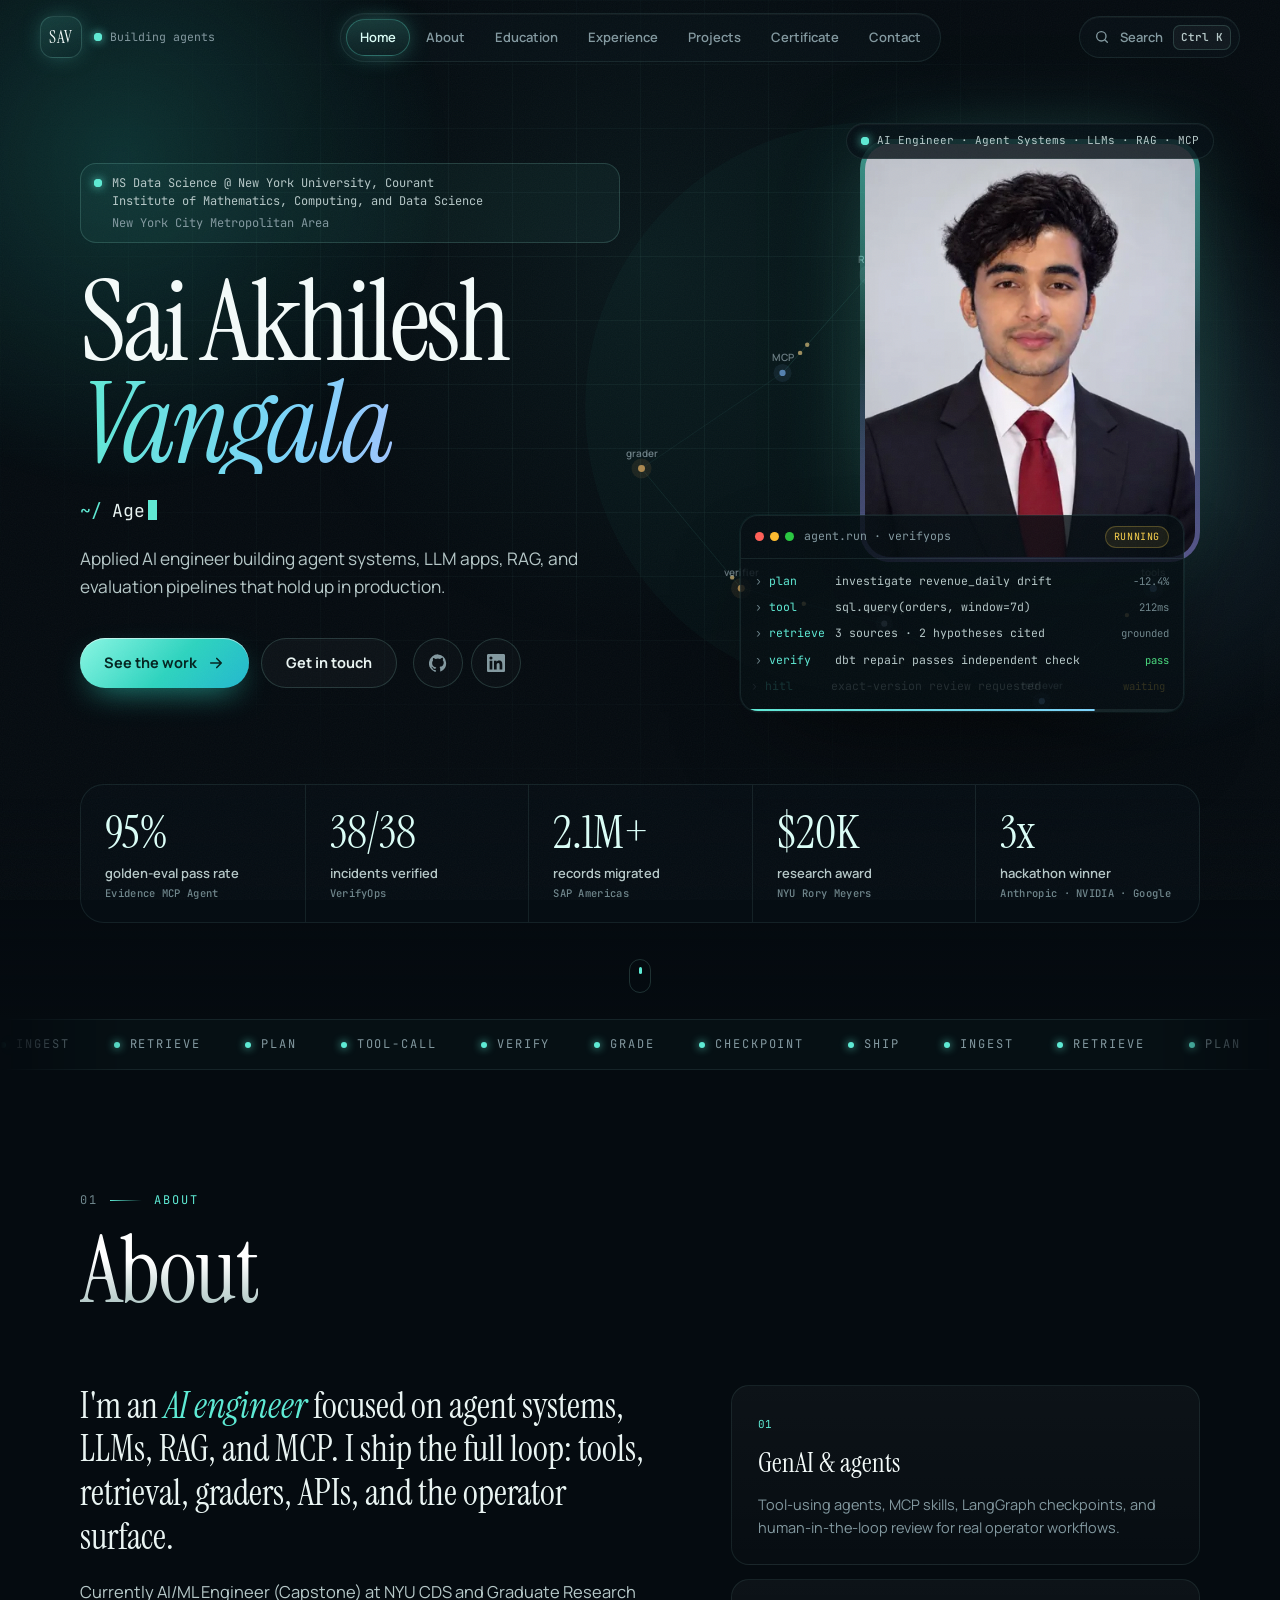
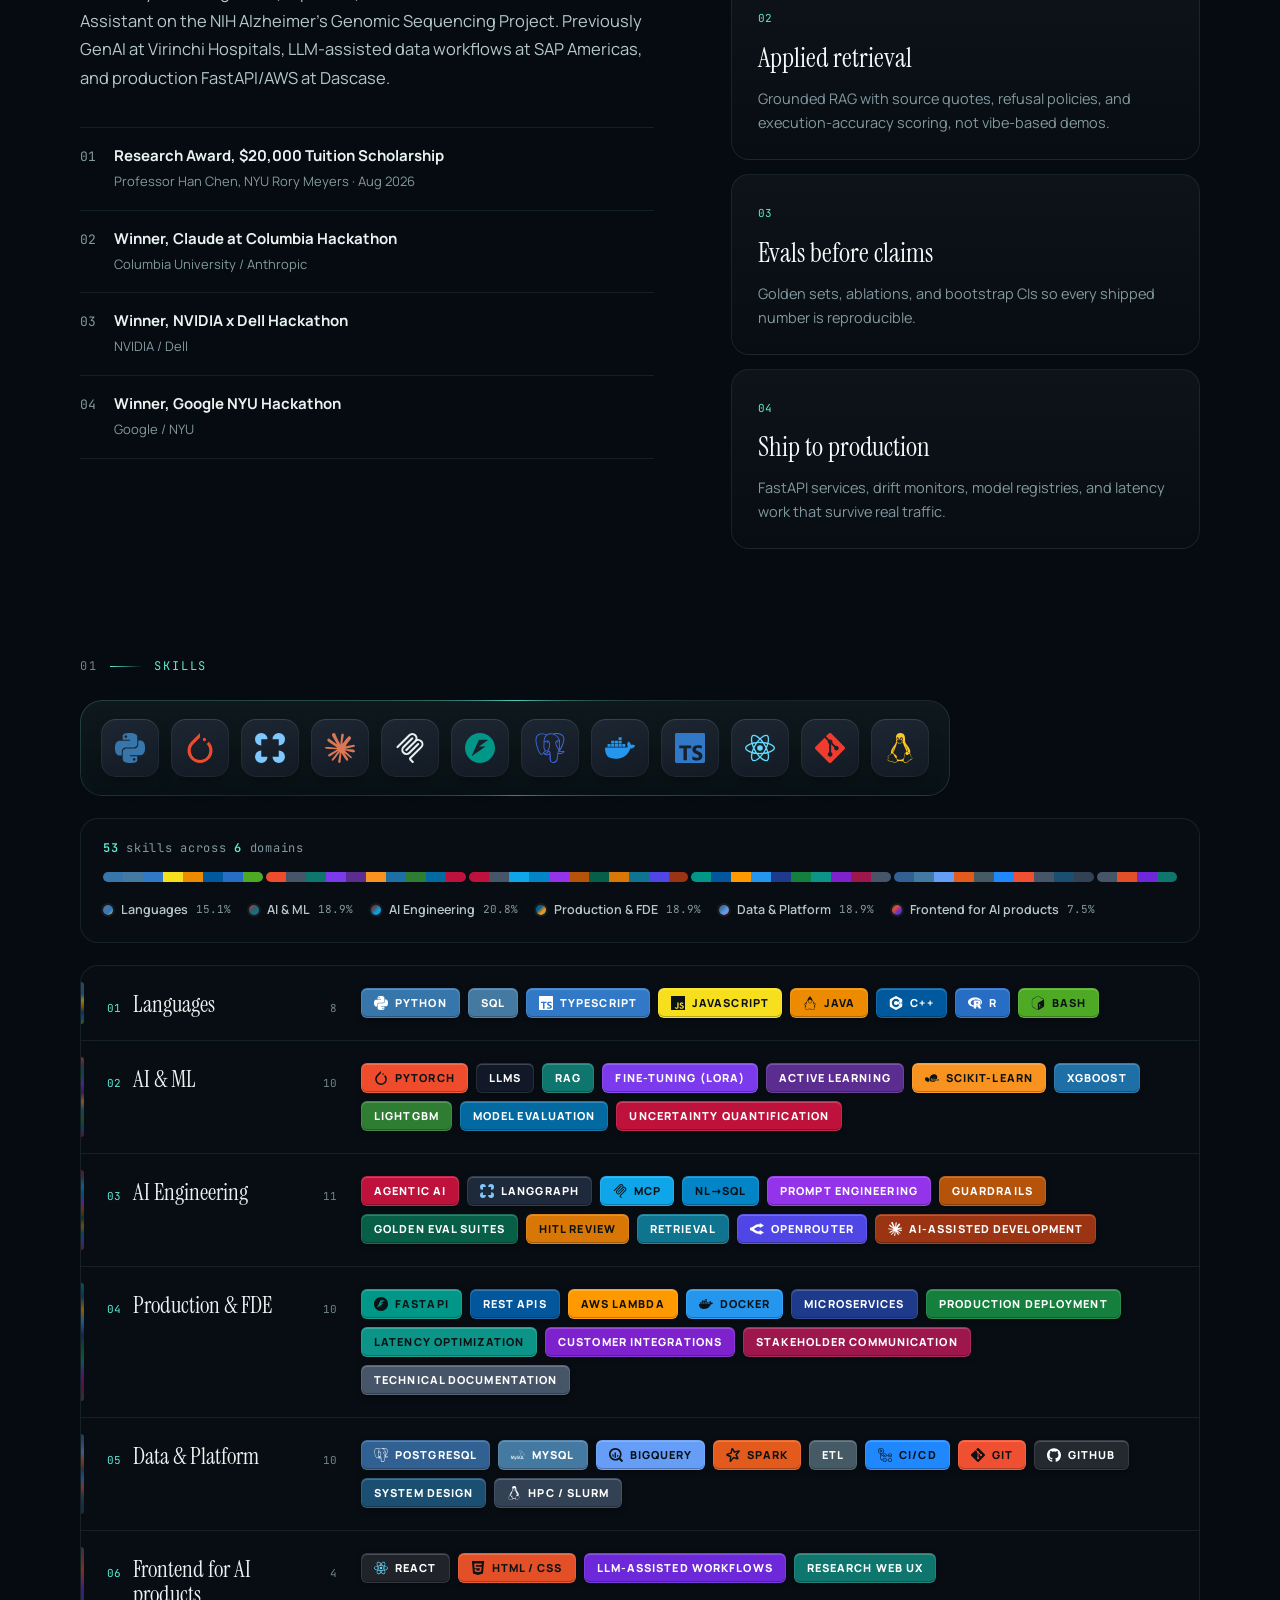
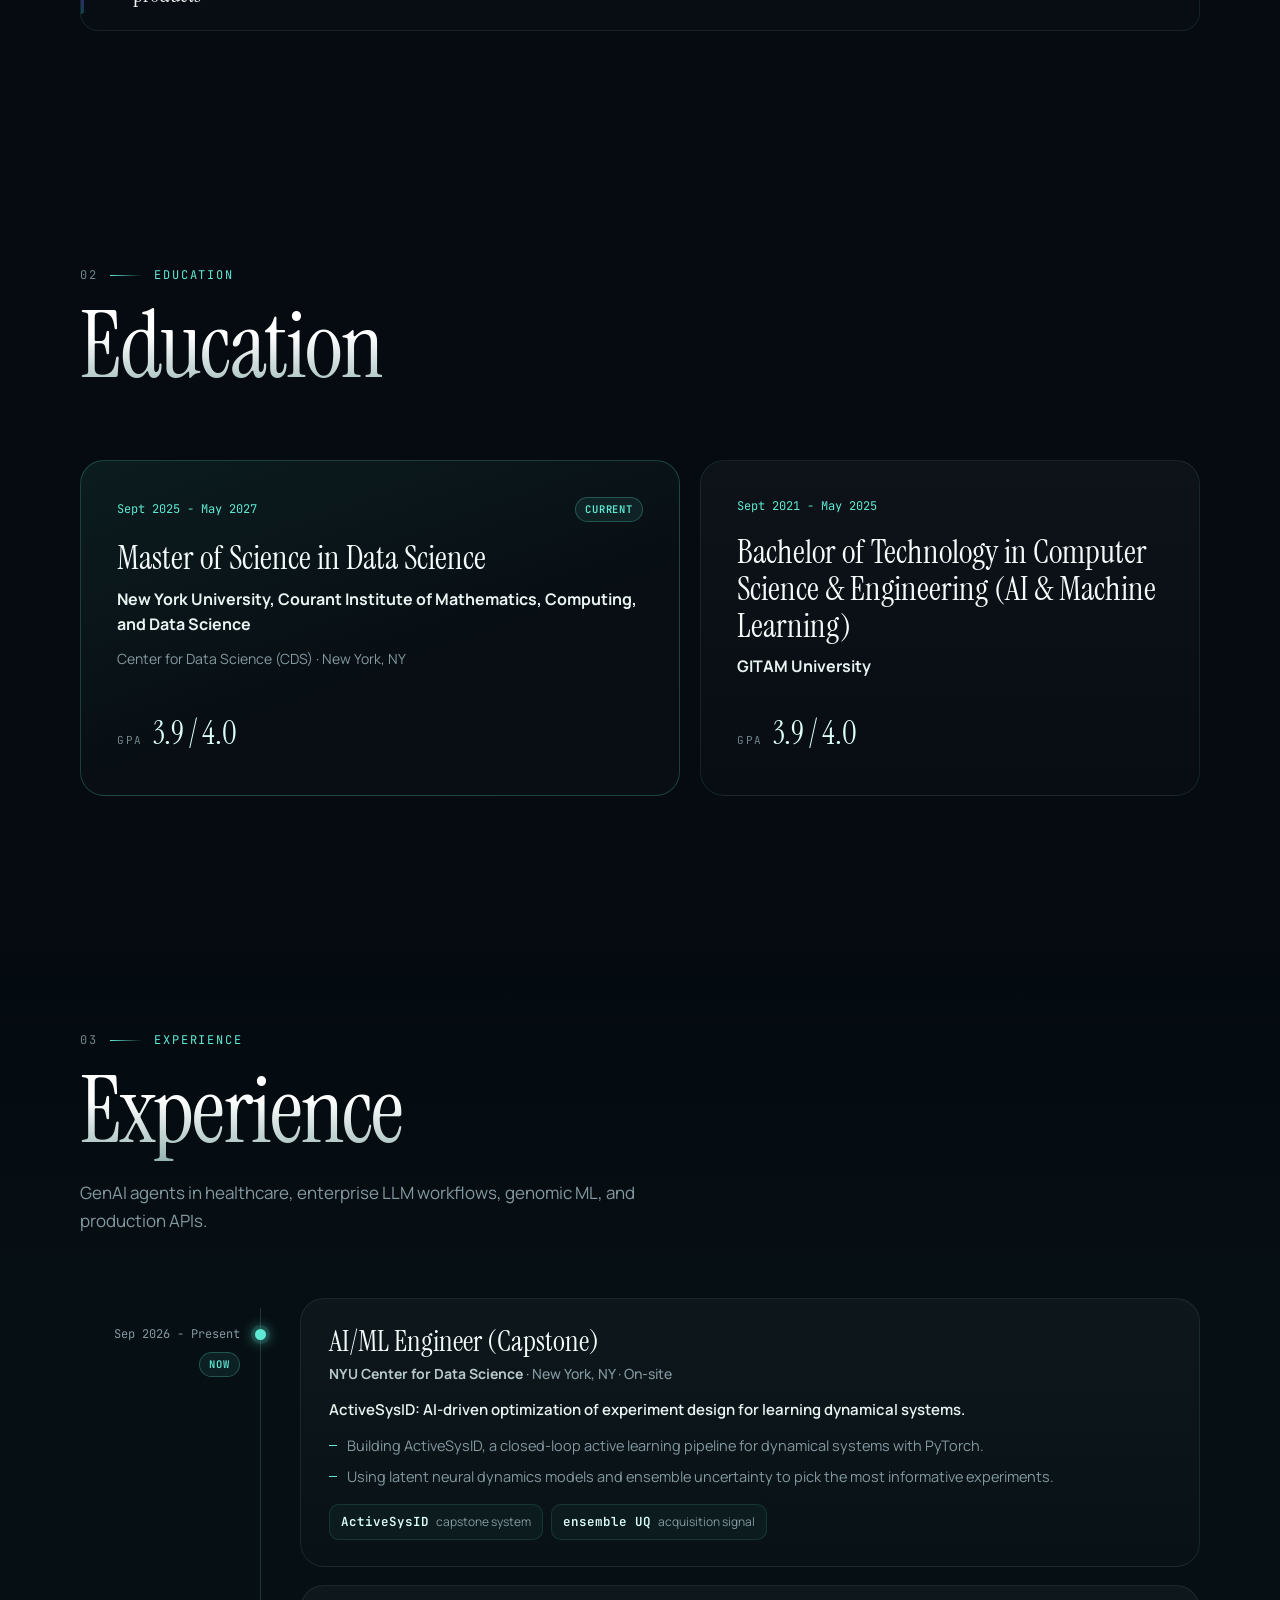
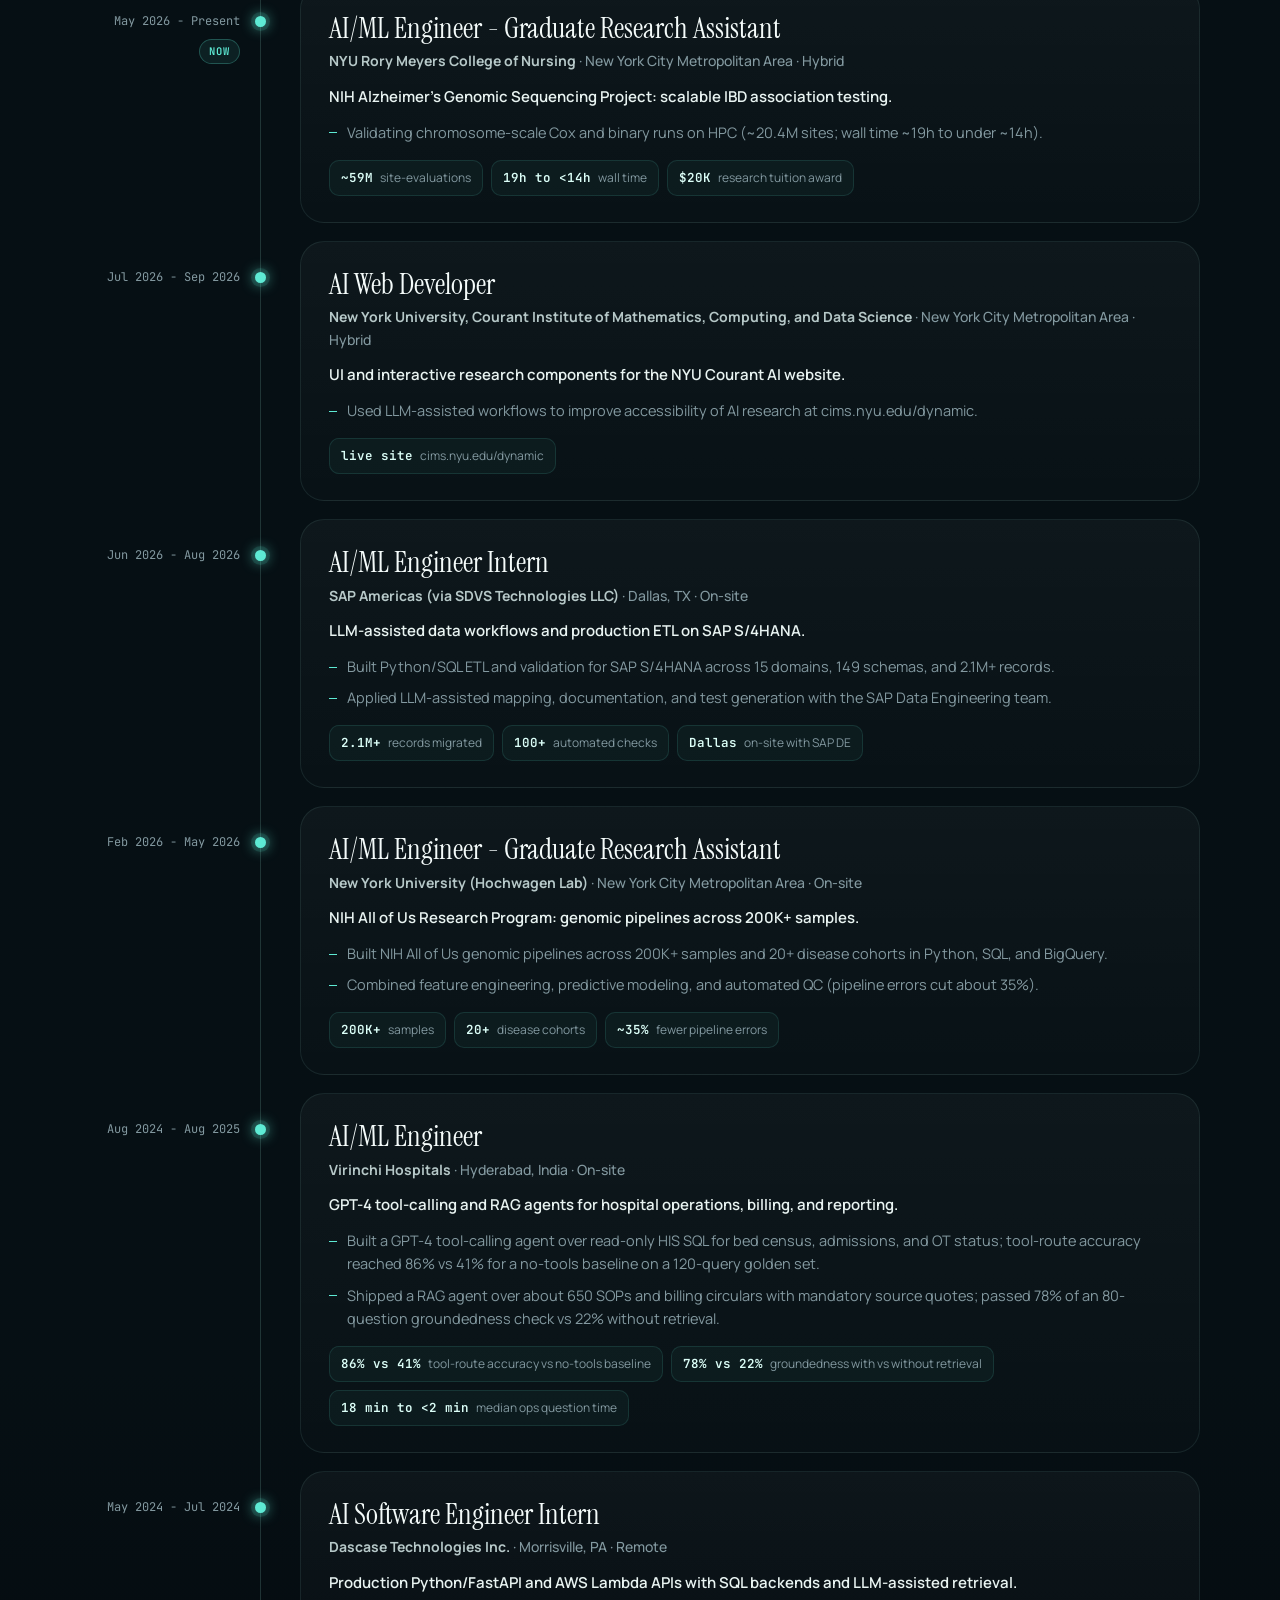
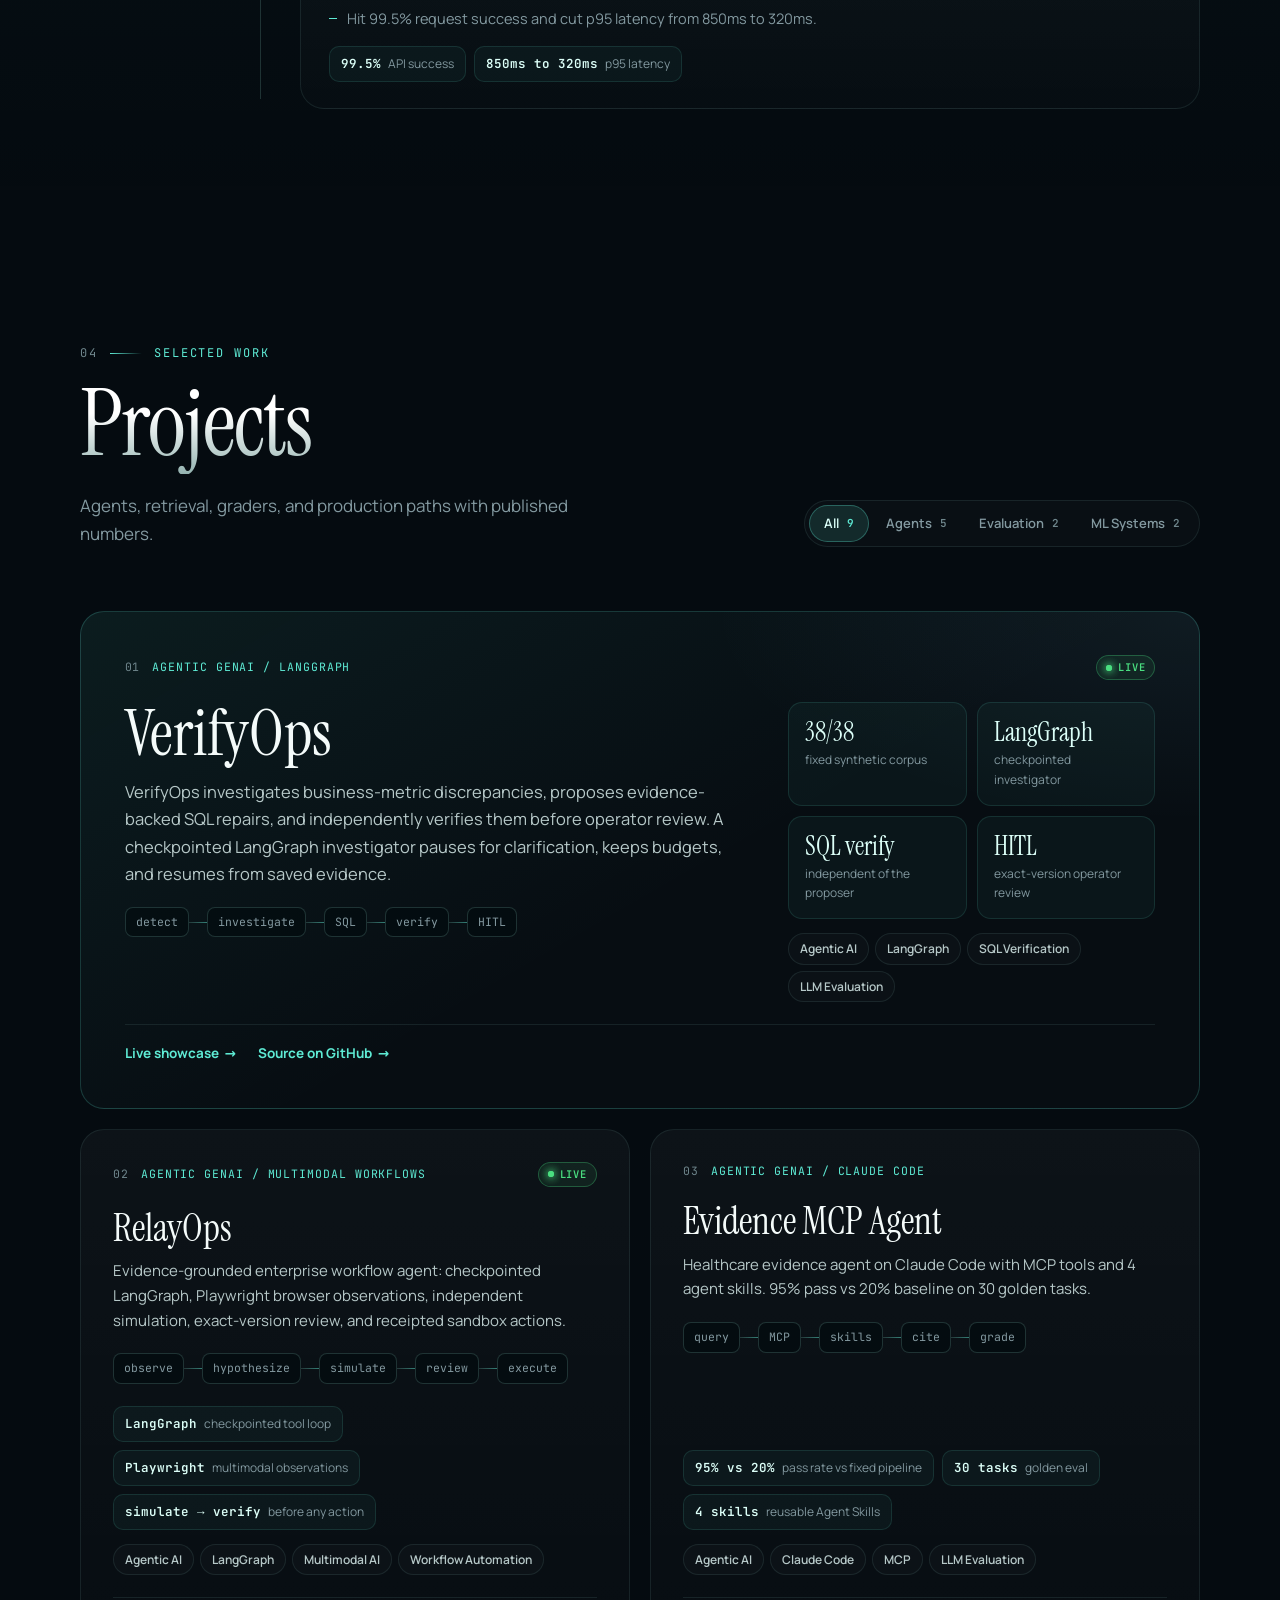
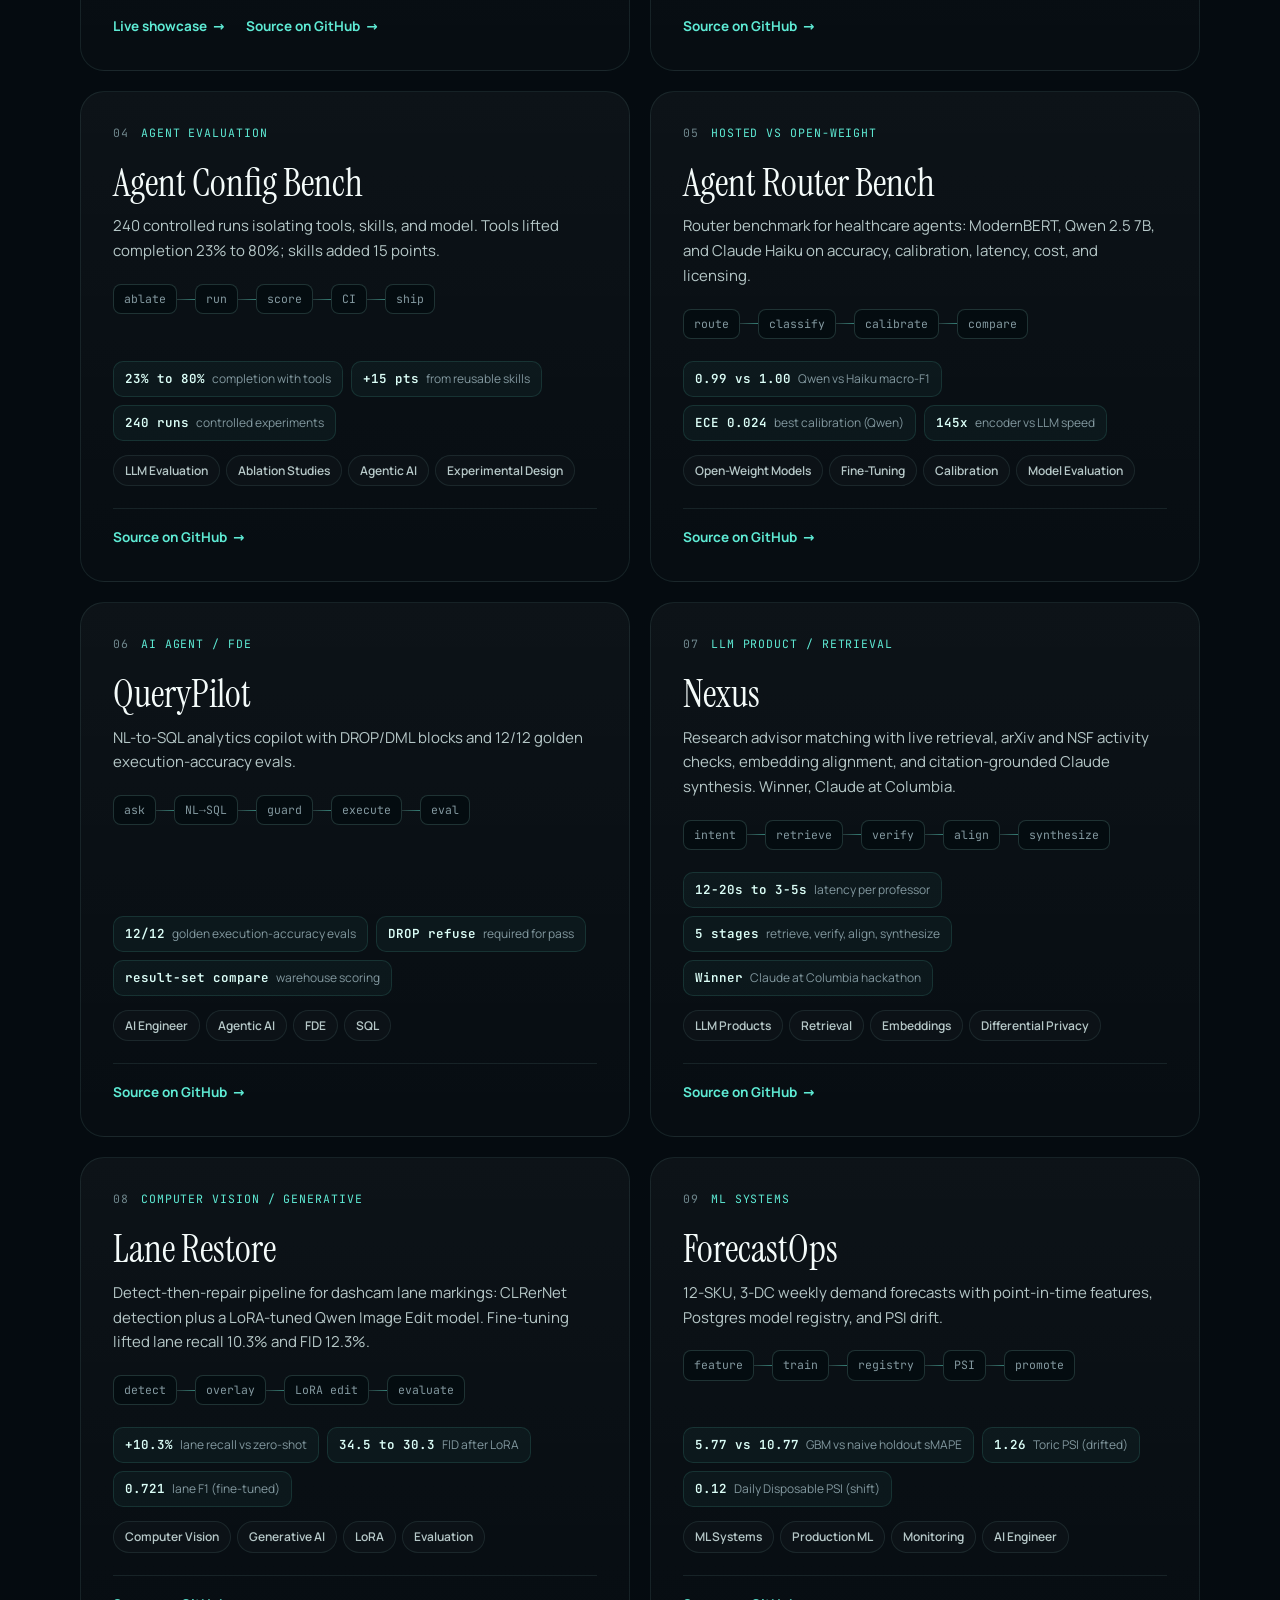
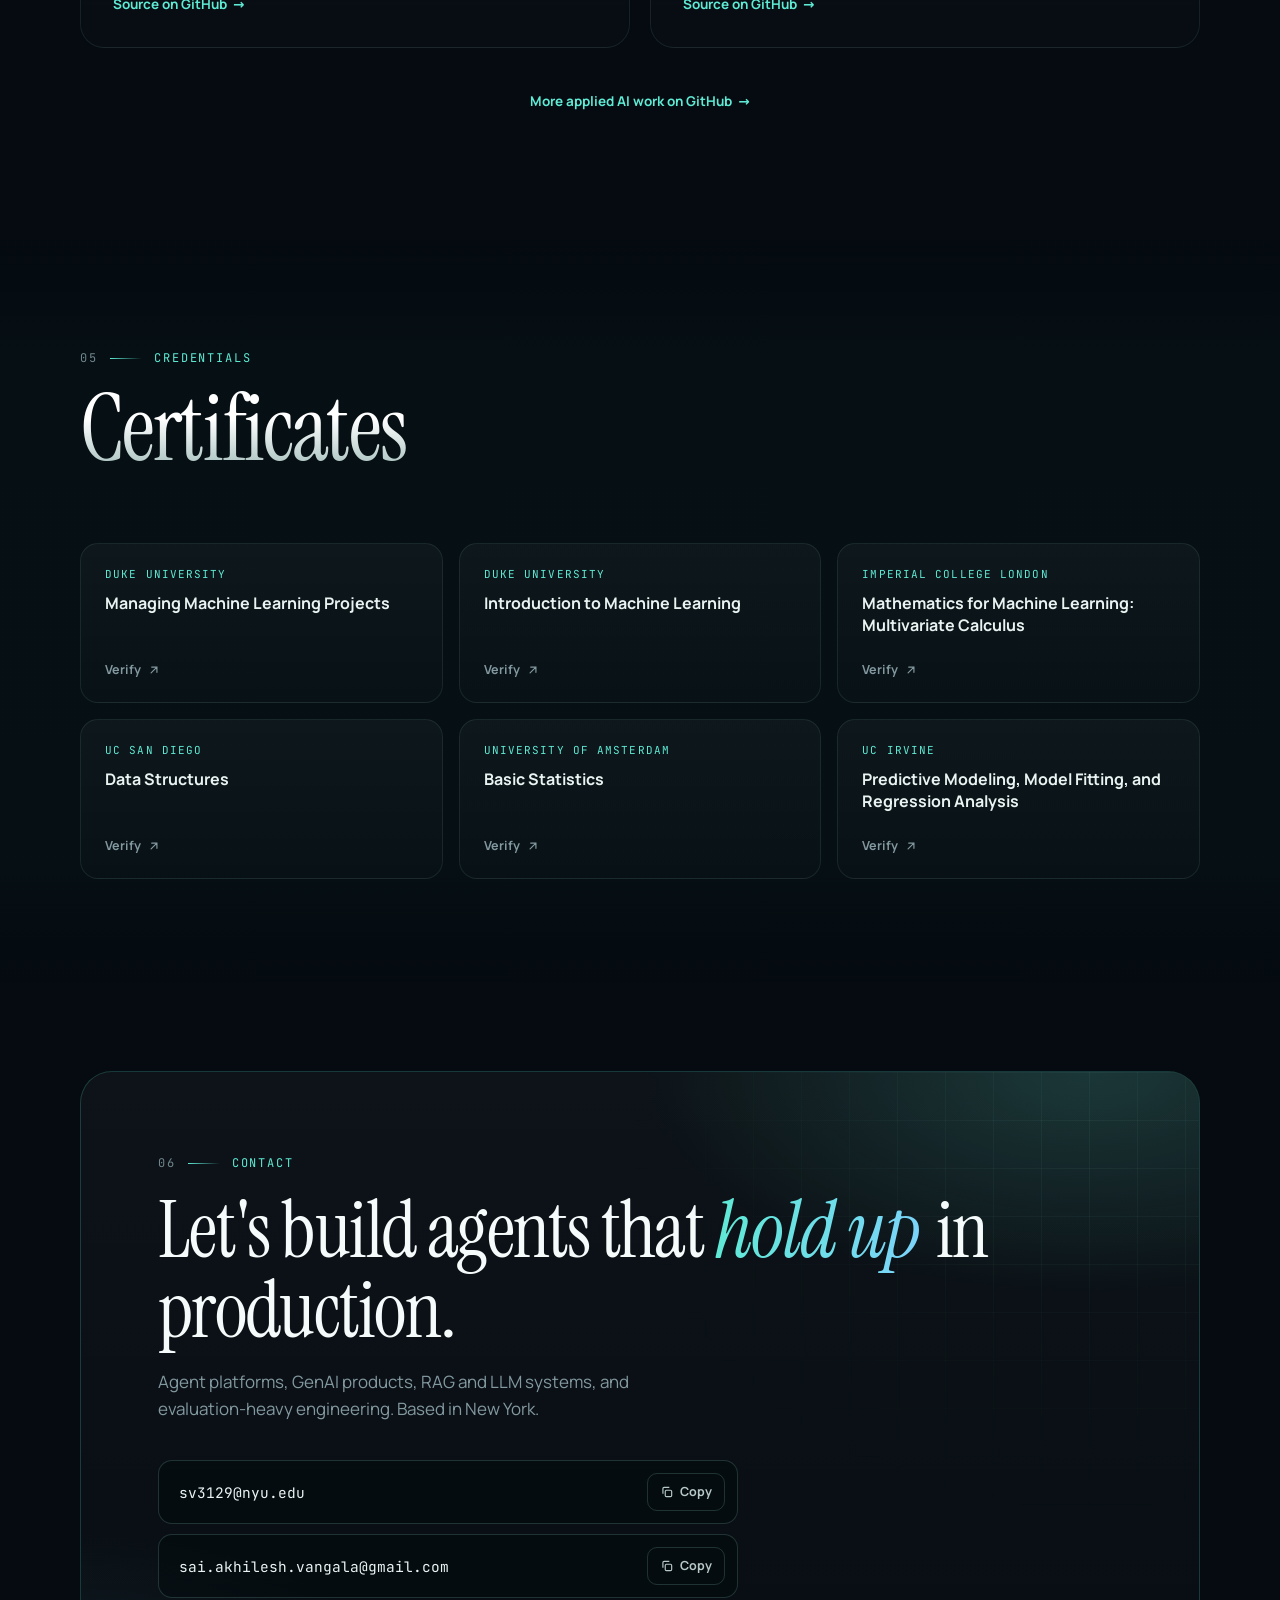
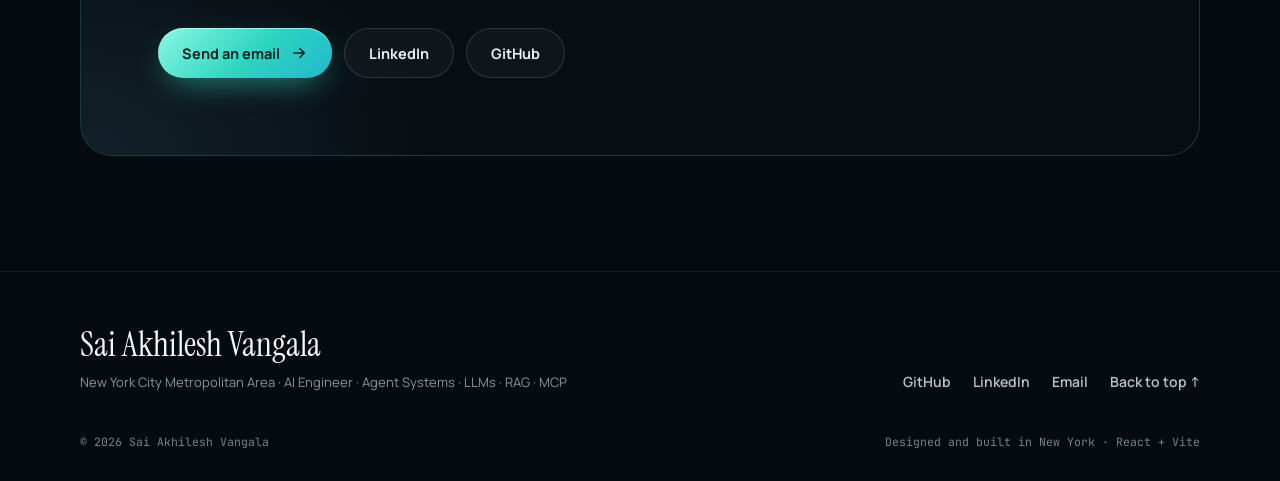
==== commit 9daa22e8: "Skills: domain spectrum bar, interactive legend, animated dock border, row accents Co-authored-by: C" ====
--- a/index.html
+++ b/index.html
@@ -62,8 +62,8 @@
       imagesizes="(max-width: 720px) 270px, 340px"
       fetchpriority="high"
     />
-    <script type="module" crossorigin src="/assets/index-sLDijChN.js"></script>
-    <link rel="stylesheet" crossorigin href="/assets/index-BSsVK1q7.css">
+    <script type="module" crossorigin src="/assets/index-BLYtPqlC.js"></script>
+    <link rel="stylesheet" crossorigin href="/assets/index-DuceVL4D.css">
   </head>
   <body>
     <div id="root"></div>
--- a/assets/index-DuceVL4D.css
+++ b/assets/index-DuceVL4D.css
@@ -0,0 +1 @@
+@font-face{font-family:Instrument Serif;font-style:normal;font-display:swap;font-weight:400;src:url(/assets/instrument-serif-latin-400-normal-DnYpCC2O.woff2)format("woff2"),url(/assets/instrument-serif-latin-400-normal-BVbkICAY.woff)format("woff")}@font-face{font-family:Instrument Serif;font-style:italic;font-display:swap;font-weight:400;src:url(/assets/instrument-serif-latin-400-italic-DKMiL14s.woff2)format("woff2"),url(/assets/instrument-serif-latin-400-italic-u__WvvIK.woff)format("woff")}@font-face{font-family:Manrope Variable;font-style:normal;font-display:swap;font-weight:200 800;src:url([data-uri])format("woff2-variations");unicode-range:U+460-52F,U+1C80-1C8A,U+20B4,U+2DE0-2DFF,U+A640-A69F,U+FE2E-FE2F}@font-face{font-family:Manrope Variable;font-style:normal;font-display:swap;font-weight:200 800;src:url(/assets/manrope-cyrillic-wght-normal-Dvxsihut.woff2)format("woff2-variations");unicode-range:U+301,U+400-45F,U+490-491,U+4B0-4B1,U+2116}@font-face{font-family:Manrope Variable;font-style:normal;font-display:swap;font-weight:200 800;src:url(/assets/manrope-greek-wght-normal-DL7QRZyv.woff2)format("woff2-variations");unicode-range:U+370-377,U+37A-37F,U+384-38A,U+38C,U+38E-3A1,U+3A3-3FF}@font-face{font-family:Manrope Variable;font-style:normal;font-display:swap;font-weight:200 800;src:url(/assets/manrope-vietnamese-wght-normal-usUDDRr7.woff2)format("woff2-variations");unicode-range:U+102-103,U+110-111,U+128-129,U+168-169,U+1A0-1A1,U+1AF-1B0,U+300-301,U+303-304,U+308-309,U+323,U+329,U+1EA0-1EF9,U+20AB}@font-face{font-family:Manrope Variable;font-style:normal;font-display:swap;font-weight:200 800;src:url(/assets/manrope-latin-ext-wght-normal-Ch3YOpNY.woff2)format("woff2-variations");unicode-range:U+100-2BA,U+2BD-2C5,U+2C7-2CC,U+2CE-2D7,U+2DD-2FF,U+304,U+308,U+329,U+1D00-1DBF,U+1E00-1E9F,U+1EF2-1EFF,U+2020,U+20A0-20AB,U+20AD-20C0,U+2113,U+2C60-2C7F,U+A720-A7FF}@font-face{font-family:Manrope Variable;font-style:normal;font-display:swap;font-weight:200 800;src:url(/assets/manrope-latin-wght-normal-DHIcAJRg.woff2)format("woff2-variations");unicode-range:U+??,U+131,U+152-153,U+2BB-2BC,U+2C6,U+2DA,U+2DC,U+304,U+308,U+329,U+2000-206F,U+20AC,U+2122,U+2191,U+2193,U+2212,U+2215,U+FEFF,U+FFFD}@font-face{font-family:JetBrains Mono Variable;font-style:normal;font-display:swap;font-weight:100 800;src:url([data-uri])format("woff2-variations");unicode-range:U+460-52F,U+1C80-1C8A,U+20B4,U+2DE0-2DFF,U+A640-A69F,U+FE2E-FE2F}@font-face{font-family:JetBrains Mono Variable;font-style:normal;font-display:swap;font-weight:100 800;src:url(/assets/jetbrains-mono-cyrillic-wght-normal-D73BlboJ.woff2)format("woff2-variations");unicode-range:U+301,U+400-45F,U+490-491,U+4B0-4B1,U+2116}@font-face{font-family:JetBrains Mono Variable;font-style:normal;font-display:swap;font-weight:100 800;src:url(/assets/jetbrains-mono-greek-wght-normal-Bw9x6K1M.woff2)format("woff2-variations");unicode-range:U+370-377,U+37A-37F,U+384-38A,U+38C,U+38E-3A1,U+3A3-3FF}@font-face{font-family:JetBrains Mono Variable;font-style:normal;font-display:swap;font-weight:100 800;src:url(/assets/jetbrains-mono-vietnamese-wght-normal-Bt-aOZkq.woff2)format("woff2-variations");unicode-range:U+102-103,U+110-111,U+128-129,U+168-169,U+1A0-1A1,U+1AF-1B0,U+300-301,U+303-304,U+308-309,U+323,U+329,U+1EA0-1EF9,U+20AB}@font-face{font-family:JetBrains Mono Variable;font-style:normal;font-display:swap;font-weight:100 800;src:url(/assets/jetbrains-mono-latin-ext-wght-normal-DBQx-q_a.woff2)format("woff2-variations");unicode-range:U+100-2BA,U+2BD-2C5,U+2C7-2CC,U+2CE-2D7,U+2DD-2FF,U+304,U+308,U+329,U+1D00-1DBF,U+1E00-1E9F,U+1EF2-1EFF,U+2020,U+20A0-20AB,U+20AD-20C0,U+2113,U+2C60-2C7F,U+A720-A7FF}@font-face{font-family:JetBrains Mono Variable;font-style:normal;font-display:swap;font-weight:100 800;src:url(/assets/jetbrains-mono-latin-wght-normal-B9CIFXIH.woff2)format("woff2-variations");unicode-range:U+??,U+131,U+152-153,U+2BB-2BC,U+2C6,U+2DA,U+2DC,U+304,U+308,U+329,U+2000-206F,U+20AC,U+2122,U+2191,U+2193,U+2212,U+2215,U+FEFF,U+FFFD}@property --angle{syntax:"<angle>";inherits:false;initial-value:0deg}:root{--lightningcss-light: ;--lightningcss-dark:initial;color-scheme:dark;--accent-rgb:94 234 212;--accent-2-rgb:45 212 191;--cyan-rgb:125 211 252;--violet-rgb:167 139 250;--tint-rgb:170 255 236;--accent:rgb(var(--accent-rgb));--accent-strong:rgb(var(--accent-2-rgb));--accent-light:#8af7e4;--accent-deep:#22b8cf;--accent-pale:#dcfff8;--accent-ink:#032420;--cyan:rgb(var(--cyan-rgb));--violet:rgb(var(--violet-rgb));--highlight:#c4b5fd;--heading-fade:#94b3b0;--accent-soft:rgb(var(--accent-rgb) / .1);--accent-line:rgb(var(--accent-rgb) / .38);--amber:#fcd34d;--ok:#4ade80;--bg:#050b10;--bg-raise:#08131a;--surface:#ffffff08;--line:rgb(var(--tint-rgb) / .085);--line-2:rgb(var(--tint-rgb) / .16);--text:#e9f4f2;--text-2:#b6c8c8;--muted:#8399a0;--dim:#6f868c;--heading:#f4fbfa;--serif:"Instrument Serif", "Iowan Old Style", Georgia, serif;--sans:"Manrope Variable", "Manrope", ui-sans-serif, system-ui, -apple-system, sans-serif;--mono:"JetBrains Mono Variable", "JetBrains Mono", ui-monospace, SFMono-Regular, Menlo, monospace;--r-sm:10px;--r:18px;--r-lg:24px;--r-xl:32px;--wrap:1200px;--gutter:clamp(20px, 4vw, 40px);--header-h:76px;--ease:cubic-bezier(.22, 1, .36, 1);--shadow:0 40px 100px -40px #000000d9}*,:before,:after{box-sizing:border-box}html{background:var(--bg);scroll-behavior:smooth;scroll-padding-top:calc(var(--header-h) + 12px);-webkit-text-size-adjust:100%}body{background:var(--bg);min-height:100vh;color:var(--text);font-family:var(--sans);-webkit-font-smoothing:antialiased;-moz-osx-font-smoothing:grayscale;text-rendering:optimizelegibility;margin:0;font-size:16px;line-height:1.6;overflow-x:hidden}img,svg{max-width:100%;display:block}img{height:auto}a{color:inherit;text-decoration:none}button{font:inherit;color:inherit;cursor:pointer;background:0 0;border:0;padding:0}h1,h2,h3,p,ul,ol,dl,dd,figure{margin:0}ul,ol{padding:0;list-style:none}::selection{background:rgb(var(--accent-rgb) / .3);color:#fff}:focus-visible{outline:2px solid var(--accent);outline-offset:3px;border-radius:8px}.wrap{width:100%;max-width:var(--wrap);padding-inline:var(--gutter);margin-inline:auto}.site{isolation:isolate;position:relative}main{z-index:1;position:relative}.skip{z-index:100;background:var(--accent);color:var(--accent-ink);border-radius:10px;padding:10px 16px;font-weight:700;transition:top .2s;position:fixed;top:-60px;left:16px}.skip:focus{top:16px}.spotlight{z-index:0;pointer-events:none;opacity:0;background:radial-gradient(640px circle at var(--px,50%) var(--py,30%), rgb(var(--accent-rgb) / .055), transparent 60%);transition:opacity .6s;position:fixed;inset:0}.has-pointer .spotlight{opacity:1}.noise-overlay{z-index:70;pointer-events:none;opacity:.04;background-image:url("data:image/svg+xml;utf8,<svg xmlns='http://www.w3.org/2000/svg' width='180' height='180'><filter id='n'><feTurbulence type='fractalNoise' baseFrequency='0.85' numOctaves='2' stitchTiles='stitch'/></filter><rect width='100%25' height='100%25' filter='url(%23n)'/></svg>");position:fixed;inset:0}.reveal{opacity:0}.reveal.is-in{animation:reveal-in .95s var(--ease) both;animation-delay:var(--d,0s)}.rise{opacity:0;animation:reveal-in 1.1s var(--ease) both;animation-delay:var(--d,0s)}@keyframes reveal-in{0%{opacity:0;filter:blur(6px);translate:0 22px}to{opacity:1;filter:blur();translate:0}}@media (prefers-reduced-motion:reduce){*,:before,:after{scroll-behavior:auto!important;transition-duration:.01ms!important;animation-duration:.01ms!important;animation-iteration-count:1!important}.reveal,.rise{opacity:1}}.sr-only{clip:rect(0 0 0 0);white-space:nowrap;border:0;width:1px;height:1px;margin:-1px;padding:0;position:absolute;overflow:hidden}.scroll-progress{z-index:80;transform-origin:0;background:linear-gradient(90deg, var(--accent), var(--cyan), var(--violet));height:2px;box-shadow:0 0 14px rgb(var(--accent-rgb) / .6);position:fixed;inset:0 0 auto;transform:scaleX(0)}.glass{border:1px solid var(--line);-webkit-backdrop-filter:blur(16px)saturate(150%);background:#0a141a8c;box-shadow:inset 0 1px #ffffff0a}.header{z-index:50;height:var(--header-h);border-bottom:1px solid #0000;align-items:center;transition:background .4s,border-color .4s;display:flex;position:fixed;inset:0 0 auto}.header.is-scrolled{border-bottom-color:var(--line);-webkit-backdrop-filter:blur(18px)saturate(140%);background:#050b109e}.header-inner{width:100%;max-width:calc(var(--wrap) + 120px);padding-inline:var(--gutter);grid-template-columns:1fr auto 1fr;align-items:center;gap:16px;margin-inline:auto;display:grid}.brand{justify-self:start;align-items:center;gap:12px;display:inline-flex}.brand-mark{width:42px;height:42px;font-family:var(--serif);letter-spacing:.04em;color:var(--heading);border:1px solid var(--line-2);background:linear-gradient(160deg, rgb(var(--accent-rgb) / .16), rgb(var(--accent-rgb) / .02));box-shadow:0 0 24px -8px rgb(var(--accent-rgb) / .6);transition:transform .4s var(--ease);border-radius:13px;place-items:center;font-size:17px;display:grid}.brand:hover .brand-mark{transform:rotate(-6deg)scale(1.05)}.brand-status{font-family:var(--mono);color:var(--muted);align-items:center;gap:8px;font-size:11.5px;display:inline-flex}.nav{border-radius:999px;gap:2px;padding:5px;display:flex;position:relative}.nav a{z-index:1;color:var(--muted);border-radius:999px;padding:8px 14px;font-size:13px;font-weight:600;transition:color .25s;position:relative}.nav a:hover{color:var(--text)}.nav a.is-active{color:var(--accent-pale)}.nav-indicator{background:linear-gradient(180deg, rgb(var(--accent-rgb) / .18), rgb(var(--accent-rgb) / .06));border:1px solid rgb(var(--accent-rgb) / .3);box-shadow:0 0 24px -6px rgb(var(--accent-rgb) / .55);transition:transform .55s var(--ease), width .55s var(--ease), opacity .3s;border-radius:999px;position:absolute;top:5px;bottom:5px;left:0}.header-actions{justify-self:end;align-items:center;gap:8px;display:flex}.kbd-btn{height:42px;color:var(--muted);border-radius:999px;align-items:center;gap:10px;padding:0 8px 0 14px;font-size:13px;font-weight:600;transition:color .25s,border-color .25s;display:inline-flex}.kbd-btn:hover{color:var(--text);border-color:var(--line-2)}.kbd-btn svg,.palette-input svg{fill:none;stroke:currentColor;stroke-width:2px;stroke-linecap:round;width:16px;height:16px}kbd{font-family:var(--mono);border:1px solid var(--line-2);color:var(--text-2);background:#ffffff0a;border-radius:7px;padding:3px 7px;font-size:11px}.menu-btn{border-radius:999px;flex-direction:column;justify-content:center;align-items:center;gap:5px;width:42px;height:42px;display:none}.menu-btn span{width:16px;height:1.5px;transition:transform .35s var(--ease);background:currentColor;border-radius:2px}.menu-btn.is-open span:first-child{transform:translateY(3.25px)rotate(45deg)}.menu-btn.is-open span:last-child{transform:translateY(-3.25px)rotate(-45deg)}html.palette-open{overflow:hidden}.palette-scrim{z-index:90;-webkit-backdrop-filter:blur(6px);background:#02060999;justify-content:center;align-items:flex-start;padding:14vh 16px 16px;animation:.2s both fade-in;display:flex;position:fixed;inset:0}.palette{width:min(620px,100%);box-shadow:0 40px 120px -20px #000000d9, 0 0 0 1px rgb(var(--accent-rgb) / .08), 0 0 80px -30px rgb(var(--accent-rgb) / .35);animation:pop-in .3s var(--ease) both;background:#091218f0;border-radius:20px;overflow:hidden}.palette-input{border-bottom:1px solid var(--line);color:var(--muted);align-items:center;gap:12px;padding:16px 18px;display:flex}.palette-input input{min-width:0;color:var(--text);font:inherit;background:0 0;border:0;outline:0;flex:1;font-size:16px}.palette-input input::placeholder{color:var(--dim)}.palette-list{max-height:min(52vh,420px);padding:8px;overflow:auto}.palette-group{font-family:var(--mono);letter-spacing:.14em;text-transform:uppercase;color:var(--dim);padding:10px 12px 6px;font-size:10.5px}.palette-list button{text-align:left;width:100%;color:var(--text-2);border-radius:12px;justify-content:space-between;align-items:center;gap:12px;padding:11px 12px;font-size:14px;font-weight:600;display:flex}.palette-list button small{color:var(--dim);font-size:12px;font-weight:500}.palette-list button.is-active{background:rgb(var(--accent-rgb) / .1);color:var(--text);box-shadow:inset 0 0 0 1px rgb(var(--accent-rgb) / .22)}.palette-empty{text-align:center;color:var(--muted);padding:28px}.palette-foot{border-top:1px solid var(--line);color:var(--dim);gap:18px;padding:12px 18px;font-size:12px;display:flex}.palette-foot span{align-items:center;gap:5px;display:inline-flex}.toast{z-index:95;opacity:0;pointer-events:none;transition:opacity .3s, transform .45s var(--ease);background:#09141aeb;border-radius:999px;align-items:center;gap:10px;padding:12px 18px;font-size:14px;font-weight:600;display:inline-flex;position:fixed;bottom:28px;left:50%;transform:translate(-50%,20px)}.toast.is-on{opacity:1;transform:translate(-50%)}.toast-dot{background:var(--ok);width:8px;height:8px;box-shadow:0 0 10px var(--ok);border-radius:50%}.footer{z-index:1;border-top:1px solid var(--line);padding:56px 0 30px;position:relative}.footer-inner{flex-wrap:wrap;justify-content:space-between;align-items:flex-end;gap:24px;display:flex}.footer-name{font-family:var(--serif);color:var(--heading);font-size:34px;line-height:1}.footer-meta{color:var(--muted);margin-top:10px;font-size:13px}.footer-links{color:var(--text-2);flex-wrap:wrap;gap:22px;font-size:14px;font-weight:600;display:flex}.footer-links a{transition:color .25s}.footer-links a:hover{color:var(--accent)}.footer-base{font-family:var(--mono);color:var(--dim);flex-wrap:wrap;justify-content:space-between;gap:12px;margin-top:40px;font-size:11.5px;display:flex}@keyframes fade-in{0%{opacity:0}}@keyframes pop-in{0%{opacity:0;transform:translateY(-10px)scale(.98)}}@media (width<=1240px){.brand-status,.kbd-btn-label{display:none}.kbd-btn{padding:0 8px 0 12px}}@media (width<=1020px){.header-inner{grid-template-columns:1fr auto}.menu-btn{display:inline-flex}.nav{top:calc(var(--header-h) - 6px);left:var(--gutter);right:var(--gutter);opacity:0;pointer-events:none;transform-origin:top;transition:opacity .3s, transform .4s var(--ease);background:#081016f5;border-radius:20px;flex-direction:column;padding:8px;position:fixed;transform:translateY(-8px)scale(.98)}.nav.is-open{opacity:1;pointer-events:auto;transform:none}.nav a{padding:13px 16px;font-size:15px}.nav a.is-active{background:var(--accent-soft)}.nav-indicator{display:none}}@media (width<=560px){.kbd-btn kbd{display:none}.kbd-btn{justify-content:center;width:42px;padding:0}.palette-foot{display:none}}.btn{white-space:nowrap;height:50px;transition:transform .35s var(--ease), box-shadow .35s, border-color .35s, background .35s, color .35s;border-radius:999px;align-items:center;gap:10px;padding:0 24px;font-size:14.5px;font-weight:700;display:inline-flex;position:relative;overflow:hidden}.btn svg{fill:none;stroke:currentColor;stroke-width:2.2px;stroke-linecap:round;stroke-linejoin:round;width:18px;height:18px;transition:transform .35s var(--ease)}.btn:hover svg{transform:translate(3px)}.btn-primary{color:var(--accent-ink);background:linear-gradient(135deg, var(--accent-light), var(--accent-strong) 55%, var(--accent-deep));box-shadow:0 12px 32px -12px rgb(var(--accent-2-rgb) / .75), inset 0 1px 0 #ffffff8c}.btn-primary:after{content:"";transition:transform .9s var(--ease);background:linear-gradient(115deg,#0000 30%,#ffffff8c 50%,#0000 70%);position:absolute;inset:0;transform:translate(-120%)}.btn-primary:hover{box-shadow:0 20px 44px -14px rgb(var(--accent-2-rgb) / .85), inset 0 1px 0 #ffffff8c;transform:translateY(-2px)}.btn-primary:hover:after{transform:translate(120%)}.btn-ghost{color:var(--text);border:1px solid var(--line-2);background:#ffffff08}.btn-ghost:hover{border-color:var(--accent-line);background:rgb(var(--accent-rgb) / .06);transform:translateY(-2px)}.pill{font-family:var(--mono);color:var(--text-2);border:1px solid var(--line-2);background:rgb(var(--accent-rgb) / .05);border-radius:999px;align-items:center;gap:10px;padding:8px 15px 8px 12px;font-size:12px;display:inline-flex}.pill-sep{background:var(--line-2);width:1px;height:12px}.pulse-dot{background:var(--accent);width:8px;height:8px;box-shadow:0 0 10px var(--accent);border-radius:50%;flex:none;position:relative}.pulse-dot:after{content:"";background:var(--accent);border-radius:50%;animation:2.2s cubic-bezier(0,0,.2,1) infinite ping;position:absolute;inset:0}@keyframes ping{75%,to{opacity:0;transform:scale(2.6)}}.badge{font-family:var(--mono);letter-spacing:.08em;text-transform:uppercase;color:var(--accent);background:rgb(var(--accent-rgb) / .08);border:1px solid rgb(var(--accent-rgb) / .26);border-radius:999px;align-items:center;gap:6px;padding:3px 9px;font-size:10.5px;font-weight:600;display:inline-flex}.badge .pulse-dot{width:6px;height:6px}.chips{flex-wrap:wrap;gap:6px;display:flex}.chip{color:var(--text-2);border:1px solid var(--line);background:#ffffff05;border-radius:999px;padding:5px 11px;font-size:12px;font-weight:600;transition:color .25s,border-color .25s,background .25s}.chip:hover{color:var(--text);border-color:var(--accent-line);background:rgb(var(--accent-rgb) / .06)}.metrics{flex-wrap:wrap;gap:8px;display:flex}.metric{color:var(--muted);background:rgb(var(--accent-rgb) / .04);border:1px solid rgb(var(--accent-rgb) / .12);border-radius:10px;align-items:baseline;gap:7px;padding:7px 11px;font-size:12px;display:inline-flex}.metric strong{font-family:var(--mono);color:var(--accent-pale);font-size:12.5px;font-weight:600}.link-arrow{color:var(--accent);align-items:center;gap:6px;font-size:13.5px;font-weight:700;transition:color .25s;display:inline-flex}.link-arrow:after{content:"→";transition:transform .35s var(--ease)}.link-arrow:hover{color:var(--accent-pale)}.link-arrow:hover:after{transform:translate(4px)}.glow-card{isolation:isolate;border-radius:var(--r-lg);border:1px solid var(--line);transition:transform .55s var(--ease), border-color .4s, box-shadow .55s var(--ease);background:linear-gradient(#ffffff09,#ffffff03);position:relative}.glow-card:before,.glow-card:after{content:"";border-radius:inherit;pointer-events:none;opacity:0;transition:opacity .45s;position:absolute}.glow-card:before{z-index:-1;background:radial-gradient(460px circle at var(--mx,50%) var(--my,50%), rgb(var(--accent-rgb) / .1), transparent 45%);inset:0}.glow-card:after{background:radial-gradient(280px circle at var(--mx,50%) var(--my,50%), rgb(var(--accent-rgb) / .75), transparent 60%);-webkit-mask-composite:xor;padding:1px;inset:-1px;-webkit-mask-image:linear-gradient(#000 0 0),linear-gradient(#000 0 0);-webkit-mask-position:0 0,0 0;-webkit-mask-size:auto,auto;-webkit-mask-repeat:repeat,repeat;-webkit-mask-clip:content-box,border-box;-webkit-mask-origin:content-box,border-box;-webkit-mask-composite:xor;mask-composite:exclude;-webkit-mask-source-type:auto,auto;mask-mode:match-source,match-source}.glow-card:hover{border-color:var(--line-2);transform:translateY(-3px);box-shadow:0 30px 70px -36px #000000e6}.glow-card:hover:before,.glow-card:hover:after{opacity:1}.section{padding:clamp(80px,9vw,124px) 0;position:relative}.section-tint{background:linear-gradient(180deg, transparent, rgb(var(--accent-rgb) / .022) 18%, rgb(var(--accent-rgb) / .022) 82%, transparent)}.section-head{flex-wrap:wrap;justify-content:space-between;align-items:flex-end;gap:28px 40px;margin-bottom:clamp(44px,5vw,68px);display:flex}.kicker{font-family:var(--mono);letter-spacing:.16em;text-transform:uppercase;color:var(--accent);align-items:center;gap:12px;margin-bottom:18px;font-size:12px;display:inline-flex}.kicker-index{color:var(--dim)}.kicker-rule{background:linear-gradient(90deg, var(--accent), transparent);width:32px;height:1px}.section-title{font-family:var(--serif);letter-spacing:-.02em;background:linear-gradient(180deg, #fff 35%, var(--heading-fade));color:#0000;-webkit-background-clip:text;background-clip:text;padding-bottom:.06em;font-size:clamp(52px,7.4vw,92px);font-weight:400;line-height:.95}.section-lead{max-width:560px;color:var(--muted);margin-top:18px;font-size:17px;line-height:1.6}.segmented{border:1px solid var(--line);background:#ffffff05;border-radius:999px;flex-wrap:wrap;gap:2px;padding:4px;display:inline-flex}.segmented button{color:var(--muted);border-radius:999px;align-items:center;gap:8px;padding:8px 15px;font-size:13px;font-weight:600;transition:color .25s,background .25s,box-shadow .25s;display:inline-flex}.segmented button span{font-family:var(--mono);color:var(--dim);font-size:11px}.segmented button:hover{color:var(--text)}.segmented button.is-active{color:var(--accent-pale);background:rgb(var(--accent-rgb) / .12);box-shadow:inset 0 0 0 1px rgb(var(--accent-rgb) / .3)}.segmented button.is-active span{color:var(--accent)}.trace{font-family:var(--mono);flex-wrap:wrap;align-items:center;row-gap:8px;font-size:11.5px;display:flex}.trace-item{align-items:center;display:inline-flex}.trace-step{border:1px solid var(--line-2);color:var(--muted);animation:trace-lit calc(var(--n) * .7s + 1.6s) linear infinite;animation-delay:calc(var(--i) * .7s);background:#030a0e99;border-radius:8px;padding:5px 10px}.trace-link{background:linear-gradient(90deg, var(--line-2), rgb(var(--accent-rgb) / .5));width:18px;height:1px}@keyframes trace-lit{0%,22%,to{color:var(--muted);border-color:var(--line-2);box-shadow:none;background:#030a0e99}4%,14%{color:var(--accent-pale);border-color:rgb(var(--accent-rgb) / .65);background:rgb(var(--accent-rgb) / .13);box-shadow:0 0 18px -4px rgb(var(--accent-rgb) / .75)}}.console{font-family:var(--mono);box-shadow:var(--shadow), 0 0 0 1px rgb(var(--accent-rgb) / .06);background:#060e13d1;border-radius:18px;font-size:11.5px;overflow:hidden}.console-bar{border-bottom:1px solid var(--line);align-items:center;gap:10px;padding:10px 14px;display:flex}.console-dots{gap:6px;display:flex}.console-dots i{background:#ff5f57;border-radius:50%;width:9px;height:9px}.console-dots i:nth-child(2){background:#febc2e}.console-dots i:nth-child(3){background:#28c840}.console-title{white-space:nowrap;text-overflow:ellipsis;min-width:0;color:var(--muted);flex:1;overflow:hidden}.console-state{letter-spacing:.06em;text-transform:uppercase;white-space:nowrap;border-radius:999px;padding:2px 8px;font-size:10px}.console-state.is-running{color:var(--amber);background:#fcd34d14;border:1px solid #fcd34d40}.console-state.is-done{color:var(--accent);background:var(--accent-soft);border:1px solid rgb(var(--accent-rgb) / .25)}.console-body{gap:8px;padding:13px 14px;display:grid}.console-body li{opacity:.16;transition:opacity .45s, translate .45s var(--ease);grid-template-columns:70px minmax(0,1fr) auto;align-items:baseline;gap:10px;display:grid;translate:-4px}.console-body li.is-on{opacity:1;translate:0}.console-step{color:var(--accent)}.console-step:before{content:"› ";color:var(--dim)}.console-text{white-space:nowrap;text-overflow:ellipsis;color:var(--text-2);overflow:hidden}.console-meta{color:var(--dim);font-size:10.5px}.console-meta.ok{color:var(--ok)}.console-meta.wait{color:var(--amber)}.console-progress{background:var(--line);height:2px}.console-progress span{transform-origin:0;background:linear-gradient(90deg, var(--accent), var(--cyan));height:100%;transition:transform .7s var(--ease);display:block}.type-caret{vertical-align:-3px;background:var(--accent);width:9px;height:1.1em;margin-left:3px;animation:1s step-end infinite blink;display:inline-block}@keyframes blink{50%{opacity:0}}.hero{min-height:100svh;padding:calc(var(--header-h) + clamp(36px, 7vh, 84px)) 0 96px;flex-direction:column;justify-content:center;display:flex;position:relative;overflow:hidden}.hero-bg{z-index:0;position:absolute;inset:0;overflow:hidden}.hero-bg:after{content:"";background:linear-gradient(transparent, var(--bg));height:220px;position:absolute;inset:auto 0 0}.hero-grid{background-image:linear-gradient(rgb(var(--tint-rgb) / .045) 1px, transparent 1px), linear-gradient(90deg, rgb(var(--tint-rgb) / .045) 1px, transparent 1px);background-size:64px 64px;position:absolute;inset:0;-webkit-mask-image:radial-gradient(80% 70% at 50% 35%,#000 20%,#0000 75%);mask-image:radial-gradient(80% 70% at 50% 35%,#000 20%,#0000 75%)}.hero-aurora{opacity:.6;will-change:transform;border-radius:50%;position:absolute}.hero-aurora-a{background:radial-gradient(circle, rgb(var(--accent-2-rgb) / .32), transparent 62%);width:760px;height:760px;animation:18s ease-in-out infinite alternate drift;top:-220px;left:-260px}.hero-aurora-b{background:radial-gradient(circle, rgb(var(--cyan-rgb) / .2), transparent 62%);width:680px;height:680px;animation:24s ease-in-out infinite alternate-reverse drift;top:12%;right:-200px}@keyframes drift{to{transform:translate(70px,50px)scale(1.12)}}.agent-graph{opacity:.7;position:absolute;inset:0}.hero-stage{z-index:1;grid-template-columns:minmax(0,1.15fr) minmax(0,.85fr);align-items:center;gap:clamp(36px,5vw,80px);display:grid;position:relative}.hero-affil{border-radius:16px;align-items:flex-start;max-width:min(100%,540px);padding:10px 16px 10px 13px;line-height:1.55}.hero-affil .pulse-dot{margin-top:5px}.hero-affil-text{text-wrap:balance;flex-direction:column;gap:3px;display:flex}.hero-affil-loc{color:var(--muted)}.hero-name{font-family:var(--serif);letter-spacing:-.03em;color:var(--heading);flex-direction:column;margin:28px 0 22px;font-size:clamp(60px,8.8vw,124px);font-weight:400;line-height:.9;display:flex}.hero-last{background:linear-gradient(100deg, var(--accent) 0%, var(--cyan) 35%, var(--highlight) 65%, var(--accent) 100%);color:#0000;background-size:200% 100%;-webkit-background-clip:text;background-clip:text;width:fit-content;padding-right:.1em;font-style:italic;animation:9s linear infinite sheen}@keyframes sheen{to{background-position:-200% 0}}.hero-role{min-height:1.7em;font-family:var(--mono);color:var(--text);align-items:center;gap:10px;font-size:clamp(15px,1.5vw,18px);display:flex}.hero-role-prompt{color:var(--accent)}.hero-lead{max-width:540px;color:var(--text-2);margin-top:18px;font-size:clamp(16px,1.35vw,18.5px);line-height:1.65}.hero-cta{flex-wrap:wrap;align-items:center;gap:12px;margin-top:36px;display:flex}.hero-socials{gap:8px;margin-left:4px;display:inline-flex}.hero-socials a{width:50px;height:50px;color:var(--muted);border:1px solid var(--line-2);transition:color .3s, border-color .3s, transform .35s var(--ease);background:#ffffff05;border-radius:50%;place-items:center;display:grid}.hero-socials svg{fill:currentColor;width:18px;height:18px}.hero-socials a:hover{color:var(--text);border-color:var(--accent-line);transform:translateY(-2px)}.hero-visual{justify-self:end;width:min(100%,340px);padding-bottom:150px;position:relative}.portrait{background:conic-gradient(from var(--angle), rgb(var(--accent-rgb) / .95), rgb(var(--cyan-rgb) / .15) 25%, rgb(var(--violet-rgb) / .75) 50%, rgb(var(--accent-rgb) / .12) 75%, rgb(var(--accent-rgb) / .95));box-shadow:0 40px 100px -30px #000000e6, 0 0 90px -30px rgb(var(--accent-rgb) / .55);border-radius:30px;padding:5px;animation:10s linear infinite spin-angle;position:relative}@keyframes spin-angle{to{--angle:360deg}}.portrait-ring{z-index:-1;background:radial-gradient(circle, rgb(var(--accent-rgb) / .16), transparent 68%);border-radius:50%;position:absolute;inset:-40px}.portrait img{aspect-ratio:4/5;object-fit:cover;border-radius:25px;width:100%}.portrait-tag{white-space:nowrap;font-family:var(--mono);color:var(--text-2);background:#071016d1;border-radius:999px;align-items:center;gap:8px;padding:8px 14px;font-size:11px;display:inline-flex;position:absolute;top:-16px;left:50%;translate:-50%}.hero-visual .console{position:absolute;bottom:0;left:-120px;right:16px}.stats{z-index:1;border-radius:var(--r-lg);border:1px solid var(--line);-webkit-backdrop-filter:blur(12px);background:#07101699;grid-template-columns:repeat(5,minmax(0,1fr));margin-top:clamp(52px,8vh,88px);display:grid;position:relative;overflow:hidden}.stat{padding:24px 24px 22px;transition:background .4s;position:relative}.stat+.stat{border-left:1px solid var(--line)}.stat:hover{background:rgb(var(--accent-rgb) / .04)}.stat dt{font-family:var(--serif);color:var(--accent-pale);font-variant-numeric:tabular-nums;font-size:clamp(36px,3.6vw,48px);line-height:1}.stat dd{color:var(--text-2);margin-top:10px;font-size:13px;font-weight:600;line-height:1.35}.stat dd span{font-family:var(--mono);letter-spacing:.03em;color:var(--dim);margin-top:4px;font-size:10.5px;font-weight:500;display:block}.scroll-cue{z-index:1;border:1.5px solid var(--line-2);border-radius:12px;width:22px;height:34px;margin-left:-11px;position:absolute;bottom:26px;left:50%}.scroll-cue span{background:var(--accent);width:3px;height:7px;animation:cue 1.8s var(--ease) infinite;border-radius:2px;margin-left:-1.5px;position:absolute;top:7px;left:50%}@keyframes cue{0%{opacity:0;transform:translateY(-2px)}40%{opacity:1}to{opacity:0;transform:translateY(11px)}}.pipeline-ticker{z-index:1;border-block:1px solid var(--line);background:rgb(var(--accent-rgb) / .025);padding:15px 0;position:relative;overflow:hidden;-webkit-mask-image:linear-gradient(90deg,#0000,#000 10% 90%,#0000);mask-image:linear-gradient(90deg,#0000,#000 10% 90%,#0000)}.pipeline-track{width:max-content;animation:44s linear infinite marquee;display:flex}.pipeline-step{font-family:var(--mono);letter-spacing:.16em;text-transform:uppercase;color:var(--muted);align-items:center;gap:10px;padding-right:44px;font-size:12px;display:inline-flex}.pipeline-step i{background:var(--accent);width:6px;height:6px;box-shadow:0 0 8px var(--accent);border-radius:50%}@keyframes marquee{to{transform:translate(-50%)}}.edu-grid{grid-template-columns:1.2fr 1fr;gap:20px;display:grid}.edu-card{flex-direction:column;gap:10px;padding:clamp(26px,3vw,36px);display:flex}.edu-card.is-featured{border-color:rgb(var(--accent-rgb) / .22);background:linear-gradient(160deg, rgb(var(--accent-rgb) / .08), #ffffff04 60%)}.edu-top{justify-content:space-between;align-items:center;margin-bottom:8px;display:flex}.edu-when{font-family:var(--mono);color:var(--accent);font-size:12px}.edu-card h3{font-family:var(--serif);color:var(--heading);font-size:clamp(26px,2.6vw,34px);font-weight:400;line-height:1.1}.edu-school{color:var(--text);font-weight:700}.edu-detail{color:var(--muted);font-size:14px}.edu-gpa{align-items:baseline;gap:10px;margin-top:auto;padding-top:18px;display:inline-flex}.edu-gpa span{font-family:var(--mono);letter-spacing:.14em;color:var(--dim);font-size:11px}.edu-gpa strong{font-family:var(--serif);color:var(--accent-pale);font-size:32px;font-weight:400}.timeline{--fill:0;--rail:180px;gap:18px;display:grid;position:relative}.timeline:before,.timeline:after{content:"";top:10px;bottom:10px;left:var(--rail);width:1px;position:absolute}.timeline:before{background:var(--line-2)}.timeline:after{transform-origin:top;transform:scaleY(var(--fill));background:linear-gradient(180deg, var(--accent), var(--cyan));box-shadow:0 0 12px rgb(var(--accent-rgb) / .6)}.tl-item{grid-template-columns:calc(var(--rail) - 20px) minmax(0, 1fr);align-items:start;column-gap:60px;display:grid;position:relative}.tl-node{top:31px;left:calc(var(--rail) - 5px);z-index:1;border:2px solid var(--line-2);background:var(--bg);border-radius:50%;width:11px;height:11px;transition:background .6s,border-color .6s,box-shadow .6s;position:absolute}.tl-item.is-in .tl-node{border-color:var(--accent);background:var(--accent);box-shadow:0 0 0 4px rgb(var(--accent-rgb) / .12), 0 0 14px var(--accent)}.tl-when{text-align:right;font-family:var(--mono);color:var(--muted);flex-direction:column;align-items:flex-end;gap:8px;padding-top:27px;font-size:12px;display:flex}.tl-card{padding:26px 28px}.tl-card h3{font-family:var(--serif);color:var(--heading);font-size:clamp(24px,2.3vw,31px);font-weight:400;line-height:1.1}.tl-org{color:var(--text-2);margin-top:6px;font-size:14px;font-weight:700}.tl-org span{color:var(--muted);font-weight:500}.tl-tag{color:var(--text);margin-top:12px;font-size:15px;font-weight:600}.tl-points{gap:8px;margin-top:12px;display:grid}.tl-points li{color:var(--muted);padding-left:18px;font-size:14.5px;line-height:1.6;position:relative}.tl-points li:before{content:"";background:var(--accent);width:8px;height:1px;position:absolute;top:.8em;left:0}.tl-card .metrics{margin-top:16px}.bento{grid-template-columns:repeat(2,minmax(0,1fr));gap:20px;display:grid}.p-card{flex-direction:column;gap:22px;padding:clamp(24px,2.6vw,32px);display:flex}.p-card.is-wide{border-color:rgb(var(--accent-rgb) / .2);background:radial-gradient(700px 300px at 100% 0%, rgb(var(--cyan-rgb) / .07), transparent 70%), linear-gradient(150deg, rgb(var(--accent-rgb) / .08), #ffffff03 55%);grid-column:1/-1;padding:clamp(28px,3.4vw,44px)}.p-head{font-family:var(--mono);letter-spacing:.08em;text-transform:uppercase;align-items:center;gap:12px;font-size:11.5px;display:flex}.p-index{color:var(--dim)}.p-domain{white-space:nowrap;text-overflow:ellipsis;color:var(--accent);flex:1;overflow:hidden}.badge-live{color:var(--ok);background:#4ade8014;border-color:#4ade804d}.badge-live .pulse-dot,.badge-live .pulse-dot:after{background:var(--ok);box-shadow:0 0 8px var(--ok)}.p-body{flex-direction:column;flex:1;gap:22px;display:flex}.is-wide .p-body{grid-template-columns:minmax(0,1.25fr) minmax(0,.75fr);align-items:start;gap:clamp(28px,4vw,56px);display:grid}.p-main h3{font-family:var(--serif);color:var(--heading);margin-bottom:12px;font-size:clamp(32px,3vw,42px);font-weight:400;line-height:1}.is-wide .p-main h3{font-size:clamp(44px,5vw,68px)}.p-blurb{color:var(--text-2);margin-bottom:20px;font-size:15px;line-height:1.65}.is-wide .p-blurb{max-width:620px;font-size:16.5px}.p-side{flex-direction:column;gap:14px;margin-top:auto;display:flex}.is-wide .p-side{margin-top:0}.is-wide .p-side .metrics{grid-template-columns:repeat(2,minmax(0,1fr));gap:10px;display:grid}.is-wide .metric{border-radius:14px;flex-direction:column;align-items:flex-start;gap:4px;padding:16px}.is-wide .metric strong{font-family:var(--serif);font-size:26px;font-weight:400;line-height:1.05}.p-links{border-top:1px solid var(--line);flex-wrap:wrap;gap:22px;padding-top:18px;display:flex}.more{text-align:center;margin-top:40px}.cert-grid{grid-template-columns:repeat(3,minmax(0,1fr));gap:16px;display:grid}.cert{border-radius:var(--r);flex-direction:column;gap:8px;min-height:160px;padding:22px 24px;display:flex}.cert-org{font-family:var(--mono);letter-spacing:.1em;text-transform:uppercase;color:var(--accent);font-size:11px}.cert-name{color:var(--text);font-size:16px;font-weight:700;line-height:1.4}.cert-verify{color:var(--muted);align-items:center;gap:6px;margin-top:auto;font-size:12.5px;font-weight:700;transition:color .3s;display:inline-flex}.cert-verify svg{fill:none;stroke:currentColor;stroke-width:2px;stroke-linecap:round;width:14px;height:14px;transition:transform .35s var(--ease)}.cert:hover .cert-verify{color:var(--accent)}.cert:hover .cert-verify svg{transform:translate(2px,-2px)}.about-grid{grid-template-columns:minmax(0,1.1fr) minmax(0,.9fr);align-items:start;gap:clamp(36px,6vw,88px);display:grid}.about-copy>p{max-width:600px;color:var(--text-2);margin-bottom:18px;font-size:16.5px;line-height:1.75}.about-copy .about-lede{font-family:var(--serif);color:var(--text);font-size:clamp(27px,2.8vw,38px);line-height:1.22}.about-lede em{color:var(--accent)}.awards{border-top:1px solid var(--line);margin-top:34px}.award{border-bottom:1px solid var(--line);align-items:baseline;gap:18px;padding:16px 0;display:flex}.award-mark{font-family:var(--mono);color:var(--accent);font-size:11px}.award strong{color:var(--text);font-size:15px;display:block}.award span{color:var(--muted);font-size:13px}.pillars{gap:14px;display:grid}.pillar{border-radius:var(--r);padding:24px 26px}.pillar-index{font-family:var(--mono);color:var(--accent);font-size:11px}.pillar h3{font-family:var(--serif);color:var(--heading);margin:6px 0 8px;font-size:27px;font-weight:400}.pillar p{color:var(--muted);font-size:14.5px;line-height:1.65}.stack{margin-top:clamp(68px,8vw,108px)}.skillboard{gap:22px;display:grid}.skill-dock{isolation:isolate;border:1px solid var(--line);background:linear-gradient(180deg, #ffffff09, #ffffff02), rgb(var(--accent-rgb) / .02);border-radius:22px;flex-wrap:wrap;align-items:flex-end;gap:12px;width:fit-content;max-width:100%;margin:6px 0 0;padding:18px 20px;list-style:none;display:flex;position:relative}.skill-dock:before{content:"";z-index:-1;border-radius:inherit;background:conic-gradient(from var(--angle), rgb(var(--accent-rgb) / .85), transparent 22%, rgb(var(--violet-rgb) / .6) 50%, transparent 72%, rgb(var(--accent-rgb) / .85));-webkit-mask-composite:xor;pointer-events:none;padding:1px;animation:9s linear infinite spin-angle;position:absolute;inset:-1px;-webkit-mask-image:linear-gradient(#000 0 0),linear-gradient(#000 0 0);-webkit-mask-position:0 0,0 0;-webkit-mask-size:auto,auto;-webkit-mask-repeat:repeat,repeat;-webkit-mask-clip:content-box,border-box;-webkit-mask-origin:content-box,border-box;-webkit-mask-composite:xor;mask-composite:exclude;-webkit-mask-source-type:auto,auto;mask-mode:match-source,match-source}.dock-tile{--s:1;width:58px;height:58px;scale:var(--s);transform-origin:50% 100%;transition:scale .35s var(--ease), box-shadow .35s var(--ease), margin .35s var(--ease);background:linear-gradient(160deg,#1d2733,#121a23);border-radius:15px;place-items:center;display:grid;position:relative;box-shadow:inset 0 1px #ffffff14,inset 0 0 0 1px #ffffff0d,0 10px 24px -14px #000000e6}.dock-tile svg{width:30px;height:30px;fill:var(--tint);filter:drop-shadow(0 0 #0000);transition:filter .35s var(--ease);animation:5s ease-in-out infinite dock-float;animation-delay:calc(var(--i) * -.42s)}@keyframes dock-float{50%{translate:0 -2.5px}}.dock-tile:after{content:attr(data-label);font-family:var(--mono);white-space:nowrap;color:var(--text);border:1px solid var(--line-2);opacity:0;pointer-events:none;transition:opacity .2s, translate .25s var(--ease);background:#080f14eb;border-radius:7px;padding:4px 9px;font-size:11px;position:absolute;bottom:calc(100% + 10px);left:50%;translate:-50% 4px}@media (hover:hover){.dock-tile:hover{--s:1.32;z-index:2;box-shadow:inset 0 1px 0 #ffffff1a, inset 0 0 0 1px color-mix(in srgb, var(--tint) 45%, transparent), 0 16px 34px -12px color-mix(in srgb, var(--tint) 55%, transparent);margin-inline:8px}.dock-tile:hover svg{filter:drop-shadow(0 0 10px color-mix(in srgb, var(--tint) 60%, transparent))}.dock-tile:hover:after{opacity:1;translate:-50%}.dock-tile:hover+.dock-tile{--s:1.14;margin-inline:3px}.dock-tile:has(+.dock-tile:hover){--s:1.14;margin-inline:3px}}.skill-overview{border-radius:var(--r);border:1px solid var(--line);background:#ffffff03;gap:14px;padding:20px 22px 18px;display:grid}.skill-spectrum{gap:3px;height:10px;display:flex}.spectrum-group{transition:opacity .3s var(--ease), filter .3s var(--ease), transform .3s var(--ease);border-radius:999px;display:flex;overflow:hidden}.spectrum-group i{transform-origin:0;flex:1}.skill-overview.is-in .spectrum-group i{animation:seg-grow .7s var(--ease) backwards;animation-delay:calc(.24s + var(--k) * 14ms)}@keyframes seg-grow{0%{opacity:0;scale:0 1}}.spectrum-group.is-muted{opacity:.25;filter:saturate(.4)}.spectrum-group.is-focus{filter:brightness(1.15)drop-shadow(0 0 8px #ffffff2e);transform:scaleY(1.5)}.skill-legend{flex-wrap:wrap;gap:4px 18px;margin:0;padding:0;list-style:none;display:flex}.skill-legend button{color:var(--text-2);cursor:pointer;background:0 0;border:0;align-items:center;gap:8px;padding:4px 0;font-size:12.5px;font-weight:600;transition:color .25s,opacity .25s;display:inline-flex}.skill-legend button.is-focus{color:var(--text)}.skill-legend button.is-muted{opacity:.45}.legend-dot{border-radius:50%;width:10px;height:10px;box-shadow:0 0 0 2px #ffffff0f}.legend-pct{font-family:var(--mono);color:var(--muted);font-size:11px;font-weight:400}.skill-total{font-family:var(--mono);letter-spacing:.06em;color:var(--muted);margin:0;font-size:12px}.skill-total strong{color:var(--accent);font-weight:600}.skill-table{border-radius:var(--r);border:1px solid var(--line);background:#ffffff03;overflow:hidden}.skill-row{transition:background .35s var(--ease), opacity .35s var(--ease);grid-template-columns:230px minmax(0,1fr);align-items:start;gap:24px;padding:22px 26px;display:grid;position:relative}.skill-row:before{content:"";background:var(--row-grad);opacity:.55;width:3px;transition:opacity .35s var(--ease), box-shadow .35s var(--ease), width .35s var(--ease);border-radius:0 3px 3px 0;position:absolute;top:16px;bottom:16px;left:0}.skill-row:hover:before,.skill-row[data-state=is-focus]:before{opacity:1;width:4px;box-shadow:0 0 18px 1px #ffffff24}.skill-row[data-state=is-focus]{background:rgb(var(--accent-rgb) / .03)}.skill-table.has-focus .skill-row[data-state=is-muted] :is(.skill-row-head,.skill-badges){opacity:.4}.skill-row+.skill-row{border-top:1px solid var(--line)}.skill-row:hover{background:rgb(var(--accent-rgb) / .03)}@media (hover:hover){.skill-table:has(.skill-row:hover) .skill-row:not(:hover) :is(.skill-row-head,.skill-badges){opacity:.45}}.skill-row-head,.skill-badges{transition:opacity .35s var(--ease)}.skill-row-head{align-items:baseline;gap:12px;padding-top:4px;display:flex}.skill-row-index{font-family:var(--mono);color:var(--accent);font-size:11px}.skill-row-head h3{font-family:var(--serif);color:var(--text);margin:0;font-size:23px;font-weight:400;line-height:1.1}.skill-row-count{font-family:var(--mono);color:var(--dim);margin-left:auto;font-size:11px}.skill-badges{flex-wrap:wrap;gap:8px;margin:0;padding:0;list-style:none;display:flex}.sbadge{height:30px;font-family:var(--sans);letter-spacing:.1em;text-transform:uppercase;white-space:nowrap;color:var(--fg);background:var(--b);transition:transform .3s var(--ease), translate .4s var(--ease), box-shadow .3s var(--ease), filter .3s var(--ease);border:1px solid #ffffff17;border-radius:6px;align-items:center;gap:7px;padding:0 12px;font-size:11px;font-weight:800;display:inline-flex;position:relative;overflow:hidden;box-shadow:inset 0 1px #fff3,inset 0 -1px #00000040,0 2px 6px -2px #0009}.sbadge svg{width:14px;height:14px;fill:var(--logo);flex:none}.sbadge:after{content:"";pointer-events:none;background:linear-gradient(105deg,#0000 30%,#ffffff61 50%,#0000 70%);position:absolute;inset:0;translate:-120%}@media (hover:hover){.skill-row:hover .sbadge,.skill-row[data-state=is-focus] .sbadge{transition-delay:calc(var(--i) * 22ms);translate:0 -2px}}.sbadge:hover{filter:saturate(1.15)brightness(1.08);box-shadow:inset 0 1px 0 #ffffff40, 0 12px 26px -8px color-mix(in srgb, var(--b) 75%, transparent);transform:translateY(-3px)}.sbadge:hover:after{transition:translate .7s var(--ease);translate:120%}.skill-row.is-in .sbadge{animation:badge-pop .55s var(--ease) backwards;animation-delay:calc(var(--d,0s) + .18s + var(--i) * 40ms)}@keyframes badge-pop{0%{opacity:0;translate:0 8px;scale:.82}to{opacity:1;translate:0;scale:1}}@media (width<=860px){.skill-row{grid-template-columns:minmax(0,1fr);gap:14px;padding:20px}.skill-row-count{margin-left:0}.skill-overview{padding:16px}}@media (width<=560px){.skill-dock{border-radius:18px;grid-template-columns:repeat(auto-fill,minmax(46px,1fr));justify-items:center;gap:10px 6px;width:100%;padding:14px;display:grid}.dock-tile{border-radius:12px;width:46px;height:46px}.dock-tile svg{width:24px;height:24px}.sbadge{height:28px;padding:0 10px;font-size:10.5px}}.section-contact{padding-top:clamp(40px,6vw,80px)}.contact{border-radius:var(--r-xl);border-color:rgb(var(--accent-rgb) / .2);padding:clamp(36px,6vw,84px);overflow:hidden}.contact.glow-card:hover{transform:none}.contact-bg{z-index:-2;background:radial-gradient(640px 320px at 90% 0%, rgb(var(--accent-rgb) / .17), transparent 70%), radial-gradient(520px 320px at 0% 100%, rgb(var(--cyan-rgb) / .1), transparent 70%);position:absolute;inset:0}.contact-bg:after{content:"";background-image:linear-gradient(rgb(var(--tint-rgb) / .05) 1px, transparent 1px), linear-gradient(90deg, rgb(var(--tint-rgb) / .05) 1px, transparent 1px);background-size:48px 48px;position:absolute;inset:0;-webkit-mask-image:radial-gradient(60% 80% at 90% 10%,#000,#0000 70%);mask-image:radial-gradient(60% 80% at 90% 10%,#000,#0000 70%)}.contact-title{max-width:900px;font-family:var(--serif);letter-spacing:-.02em;color:var(--heading);font-size:clamp(42px,6.2vw,80px);font-weight:400;line-height:1}.contact-title em{background:linear-gradient(100deg, var(--accent), var(--cyan));color:#0000;-webkit-background-clip:text;background-clip:text;padding-right:.06em}.contact-emails{gap:10px;max-width:580px;margin-top:38px;display:grid}.email-row{border:1px solid var(--line-2);font-family:var(--mono);background:#030a0e80;border-radius:14px;justify-content:space-between;align-items:center;gap:16px;padding:12px 12px 12px 20px;font-size:14.5px;transition:border-color .3s;display:flex}.email-row:hover{border-color:var(--accent-line)}.email-row a{text-overflow:ellipsis;transition:color .25s;overflow:hidden}.email-row a:hover{color:var(--accent)}.copy-btn{font-family:var(--sans);color:var(--text-2);border:1px solid var(--line-2);border-radius:10px;flex:none;align-items:center;gap:6px;padding:8px 12px;font-size:12.5px;font-weight:700;transition:color .25s,background .25s,border-color .25s;display:inline-flex}.copy-btn svg{fill:none;stroke:currentColor;stroke-width:2px;width:14px;height:14px}.copy-btn:hover{color:var(--accent-ink);background:var(--accent);border-color:var(--accent)}.contact-actions{flex-wrap:wrap;gap:12px;margin-top:30px;display:flex}@media (width<=1080px){.stats{grid-template-columns:repeat(6,minmax(0,1fr))}.stat{grid-column:span 2}.stat:nth-child(4),.stat:nth-child(5){border-top:1px solid var(--line);grid-column:span 3}.stat:nth-child(4){border-left:0}}@media (width<=980px){.hero-stage,.about-grid,.edu-grid,.is-wide .p-body{grid-template-columns:minmax(0,1fr)}.hero-visual{justify-self:center;width:min(100%,330px);margin-top:12px}.hero-visual .console{left:-24px;right:-24px}.cert-grid{grid-template-columns:repeat(2,minmax(0,1fr))}.agent-graph{opacity:.35}}@media (width<=720px){.hero{padding-bottom:72px}.hero-visual{width:min(100%,270px);padding-bottom:0}.portrait-tag{font-size:10px}.hero-visual .console{margin:-44px -40px 0;position:relative;left:auto;right:auto}.hero-socials{margin-left:0}.stats{grid-template-columns:repeat(2,minmax(0,1fr))}.stat,.stat:nth-child(4),.stat:nth-child(5){border-left:0;border-top:1px solid var(--line);grid-column:span 1}.stat:nth-child(2n){border-left:1px solid var(--line)}.stat:nth-child(-n+2){border-top:0}.stat:last-child{grid-column:1/-1}.scroll-cue{display:none}.bento,.cert-grid{grid-template-columns:minmax(0,1fr)}.timeline{--rail:5px}.tl-item{grid-template-columns:minmax(0,1fr);padding-left:30px}.tl-node{top:4px;left:0}.tl-when{text-align:left;flex-direction:row;align-items:center;padding:0 0 12px}.tl-card{padding:22px}.is-wide .p-side .metrics{grid-template-columns:minmax(0,1fr)}.email-row{font-size:13px}}.skillboard-placeholder{min-height:720px}
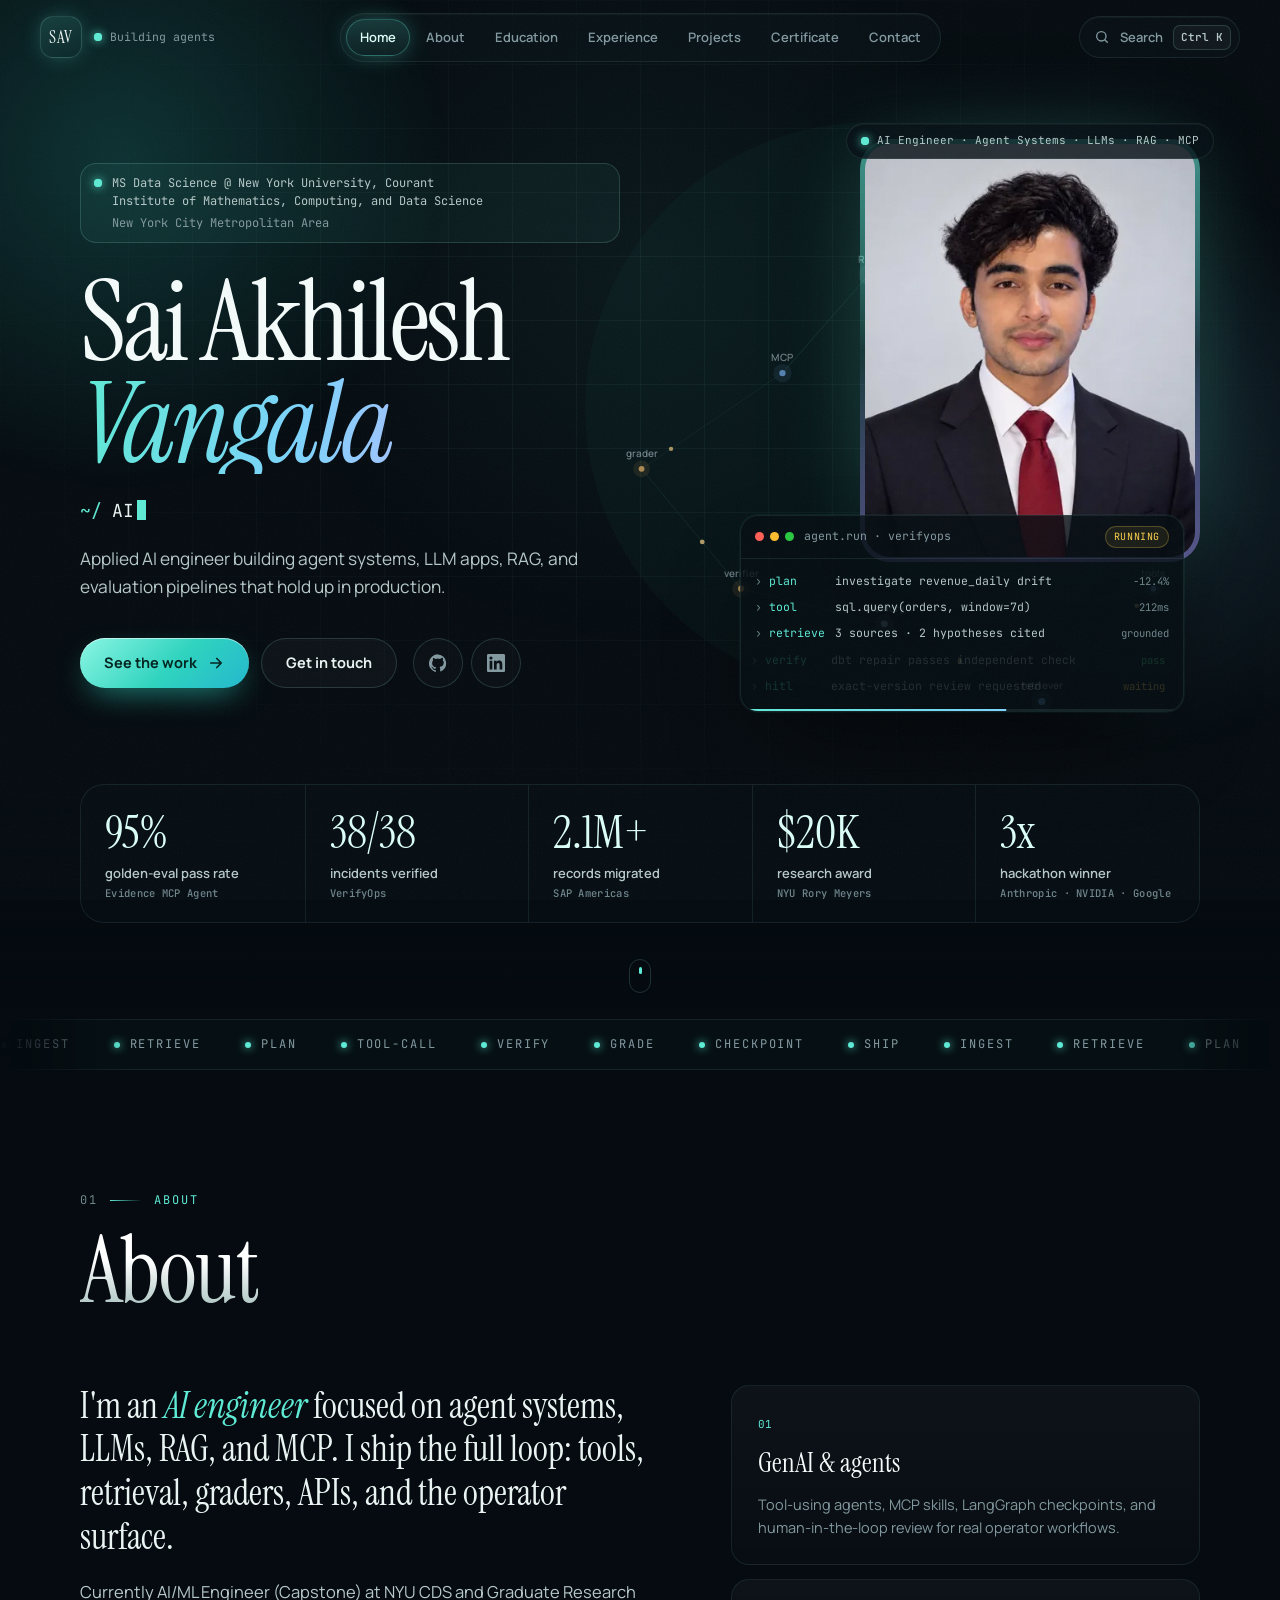
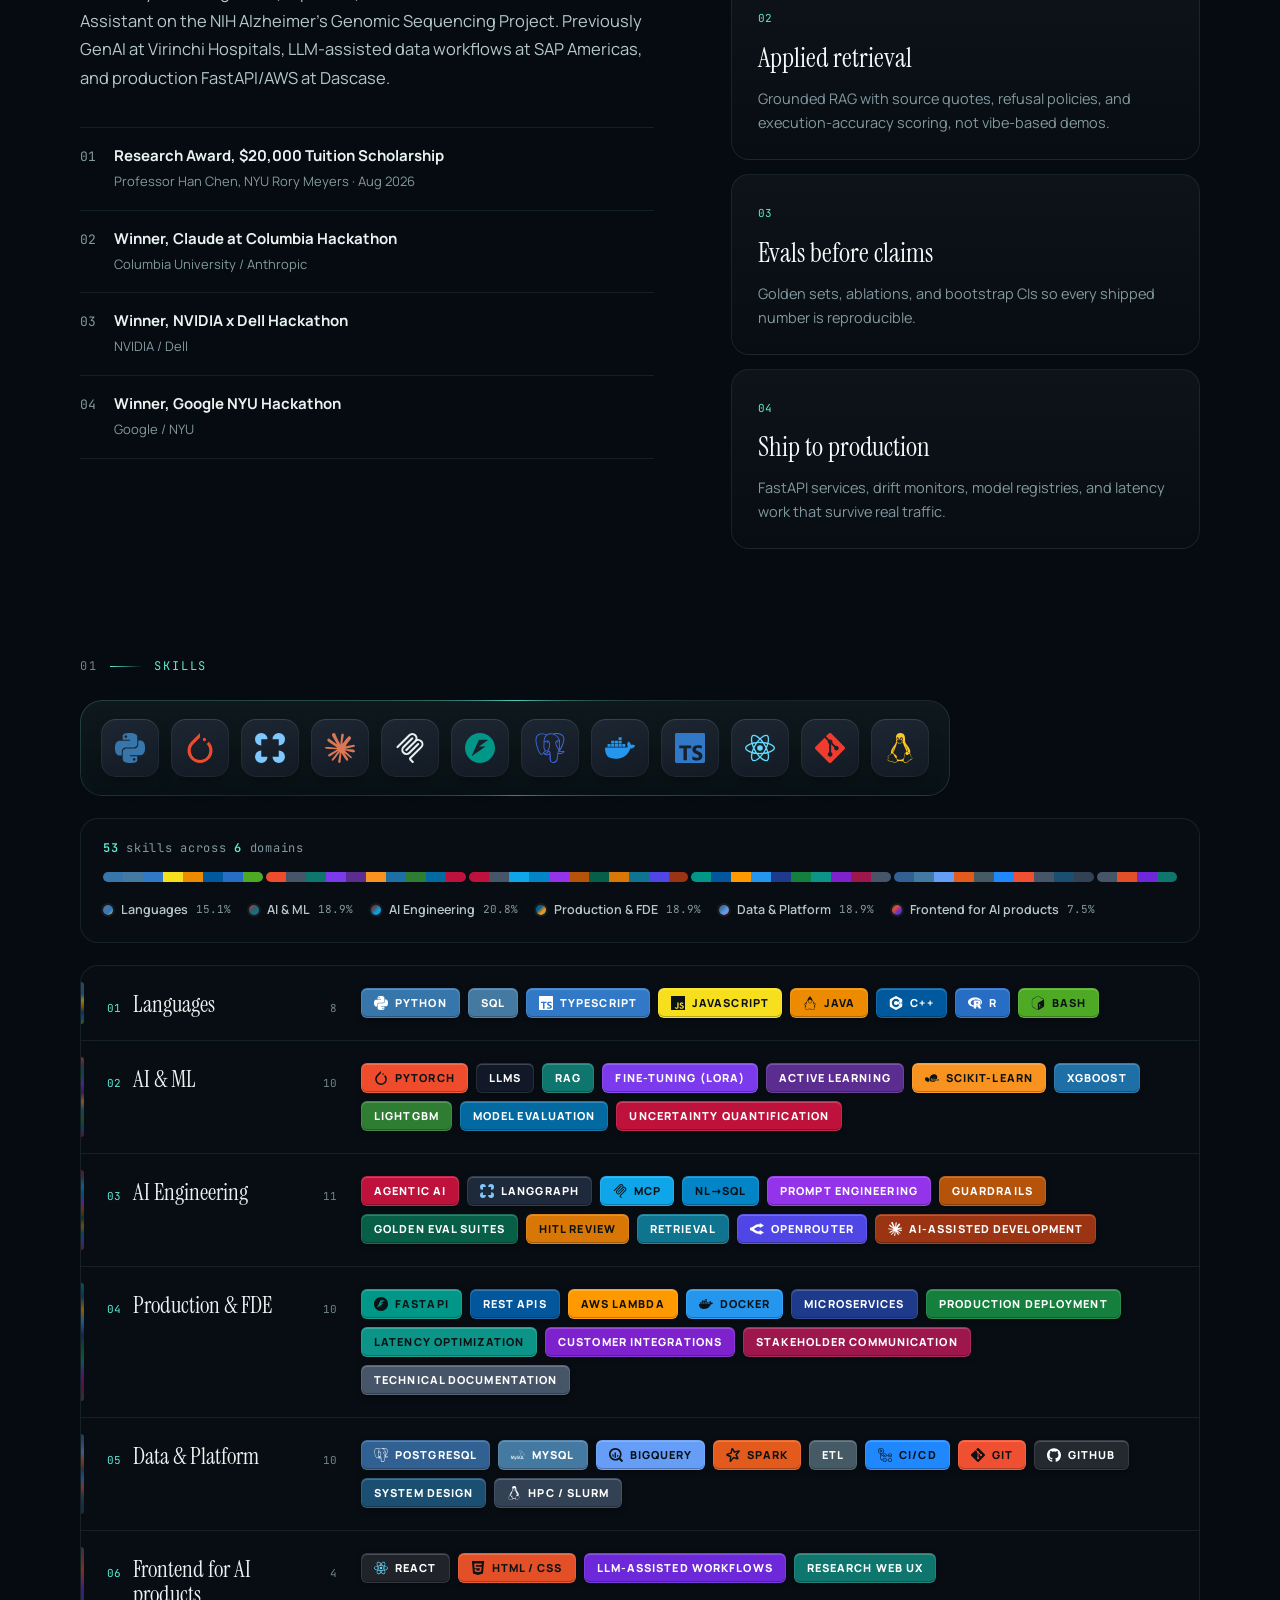
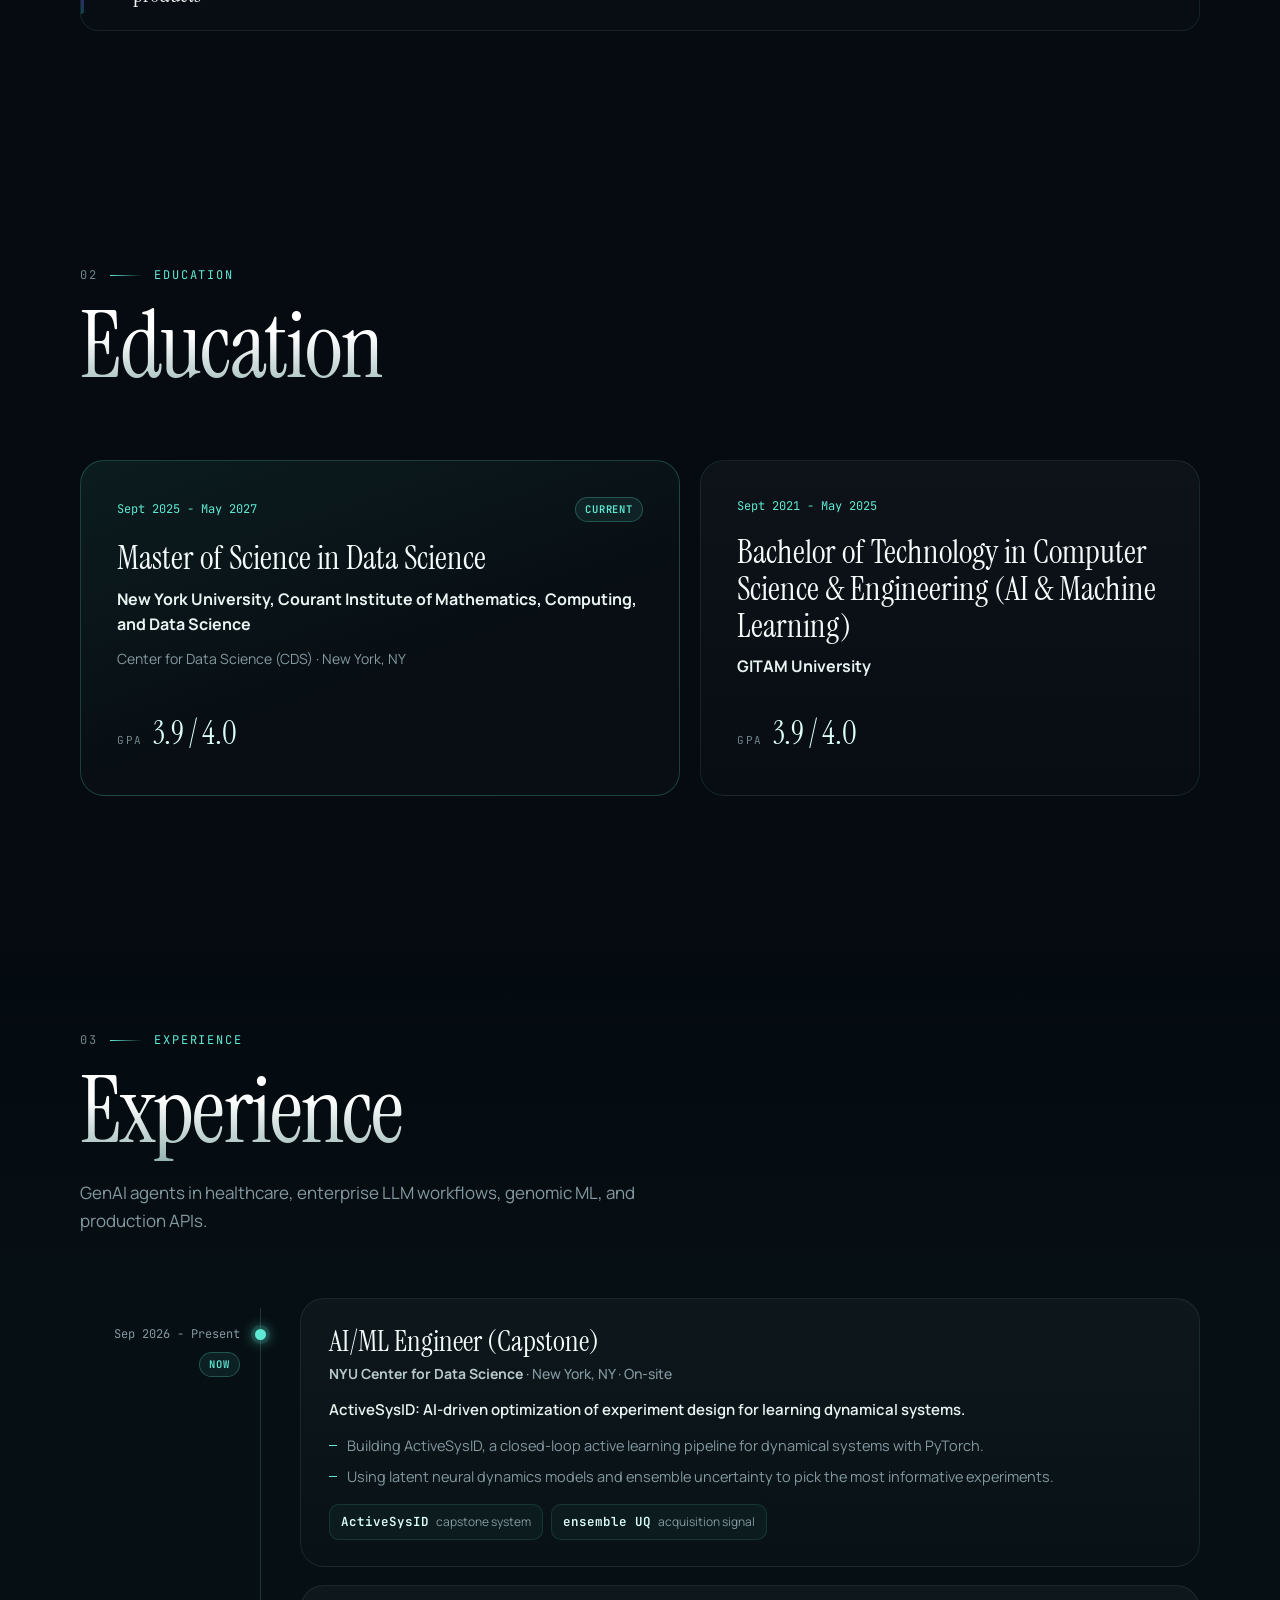
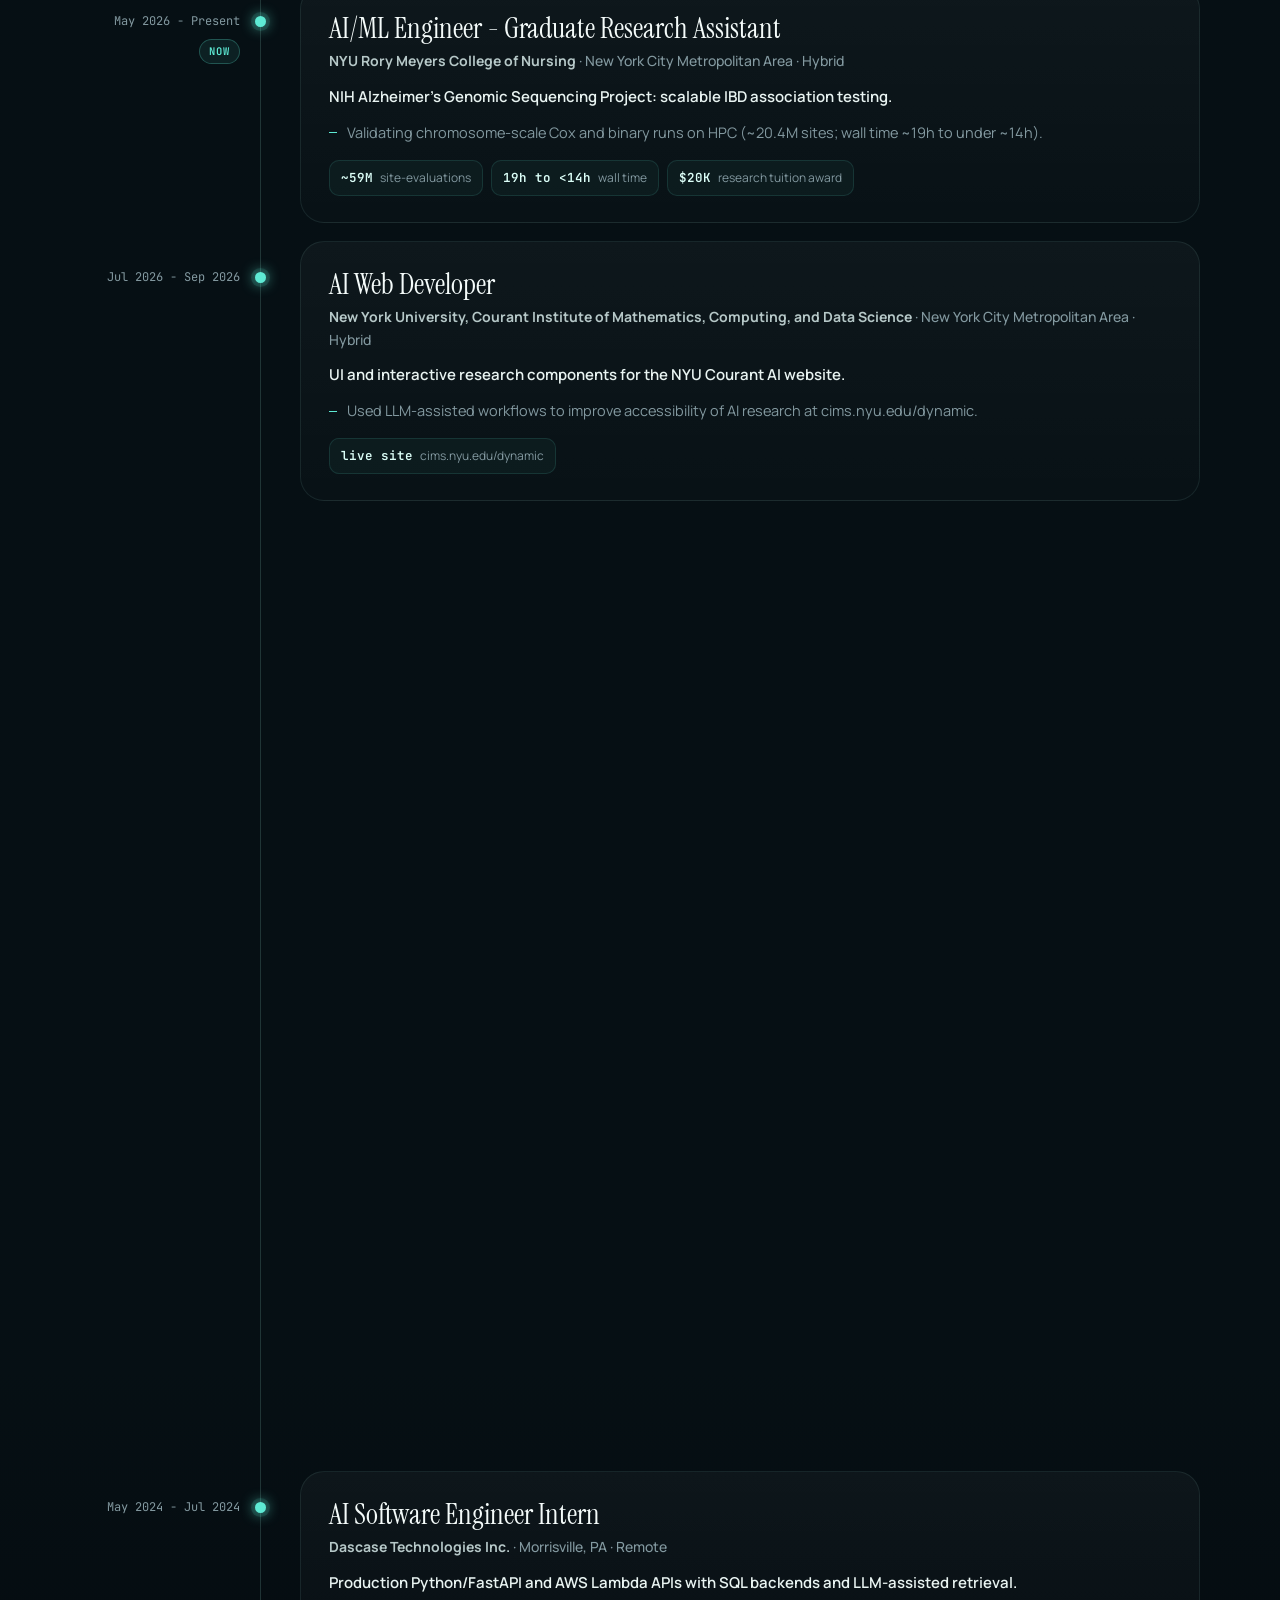
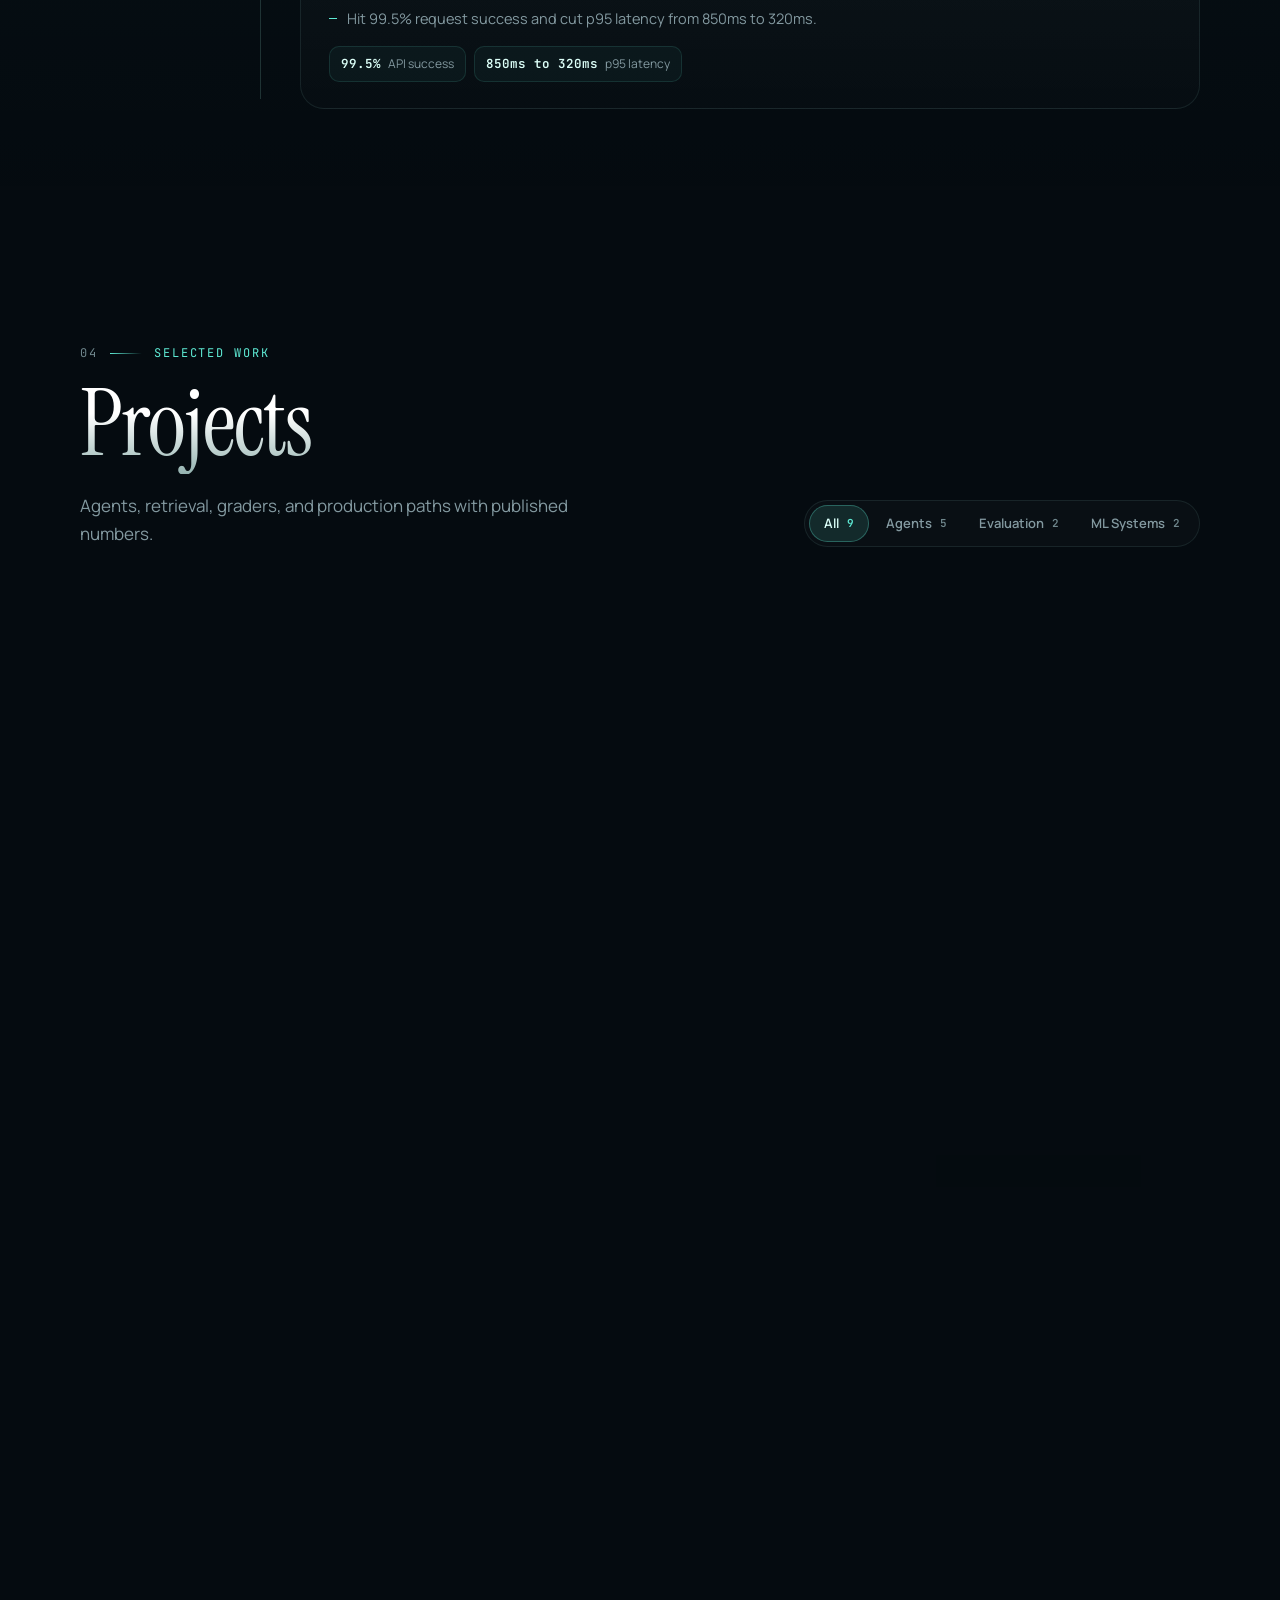
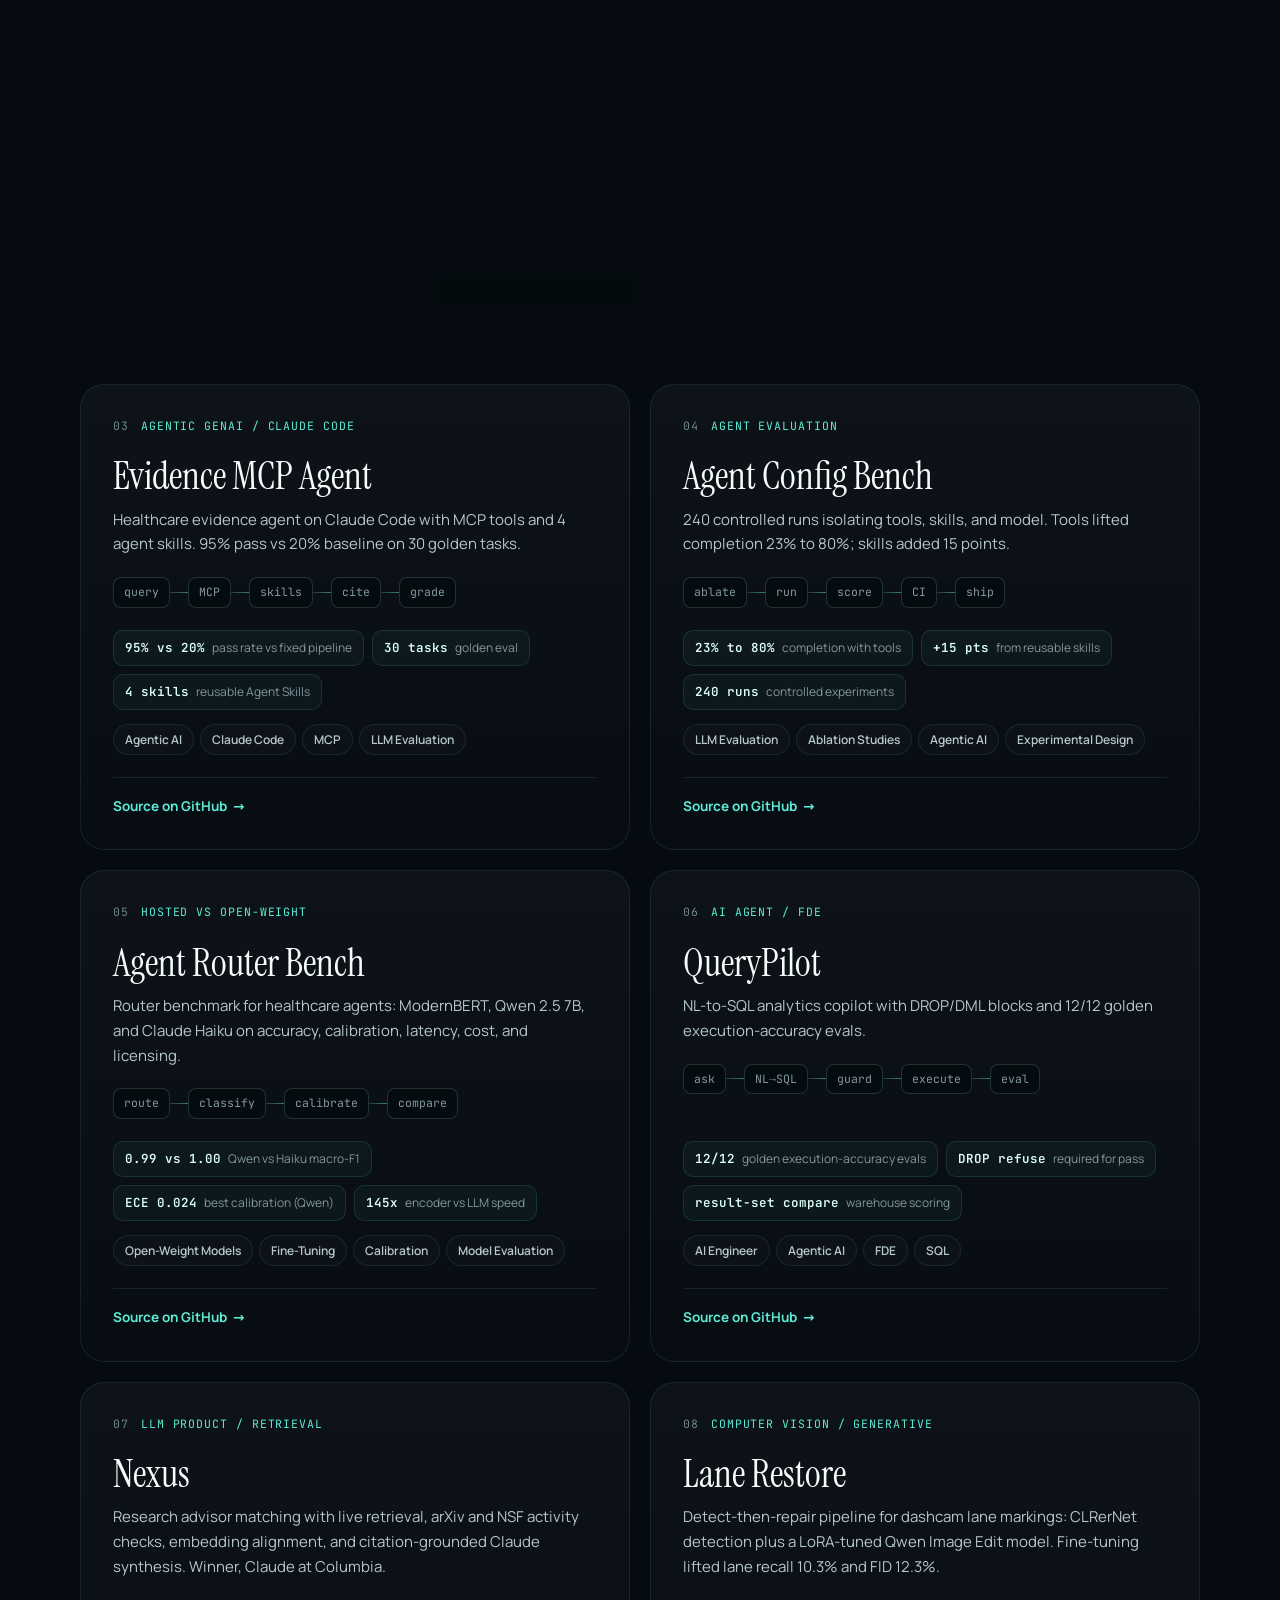
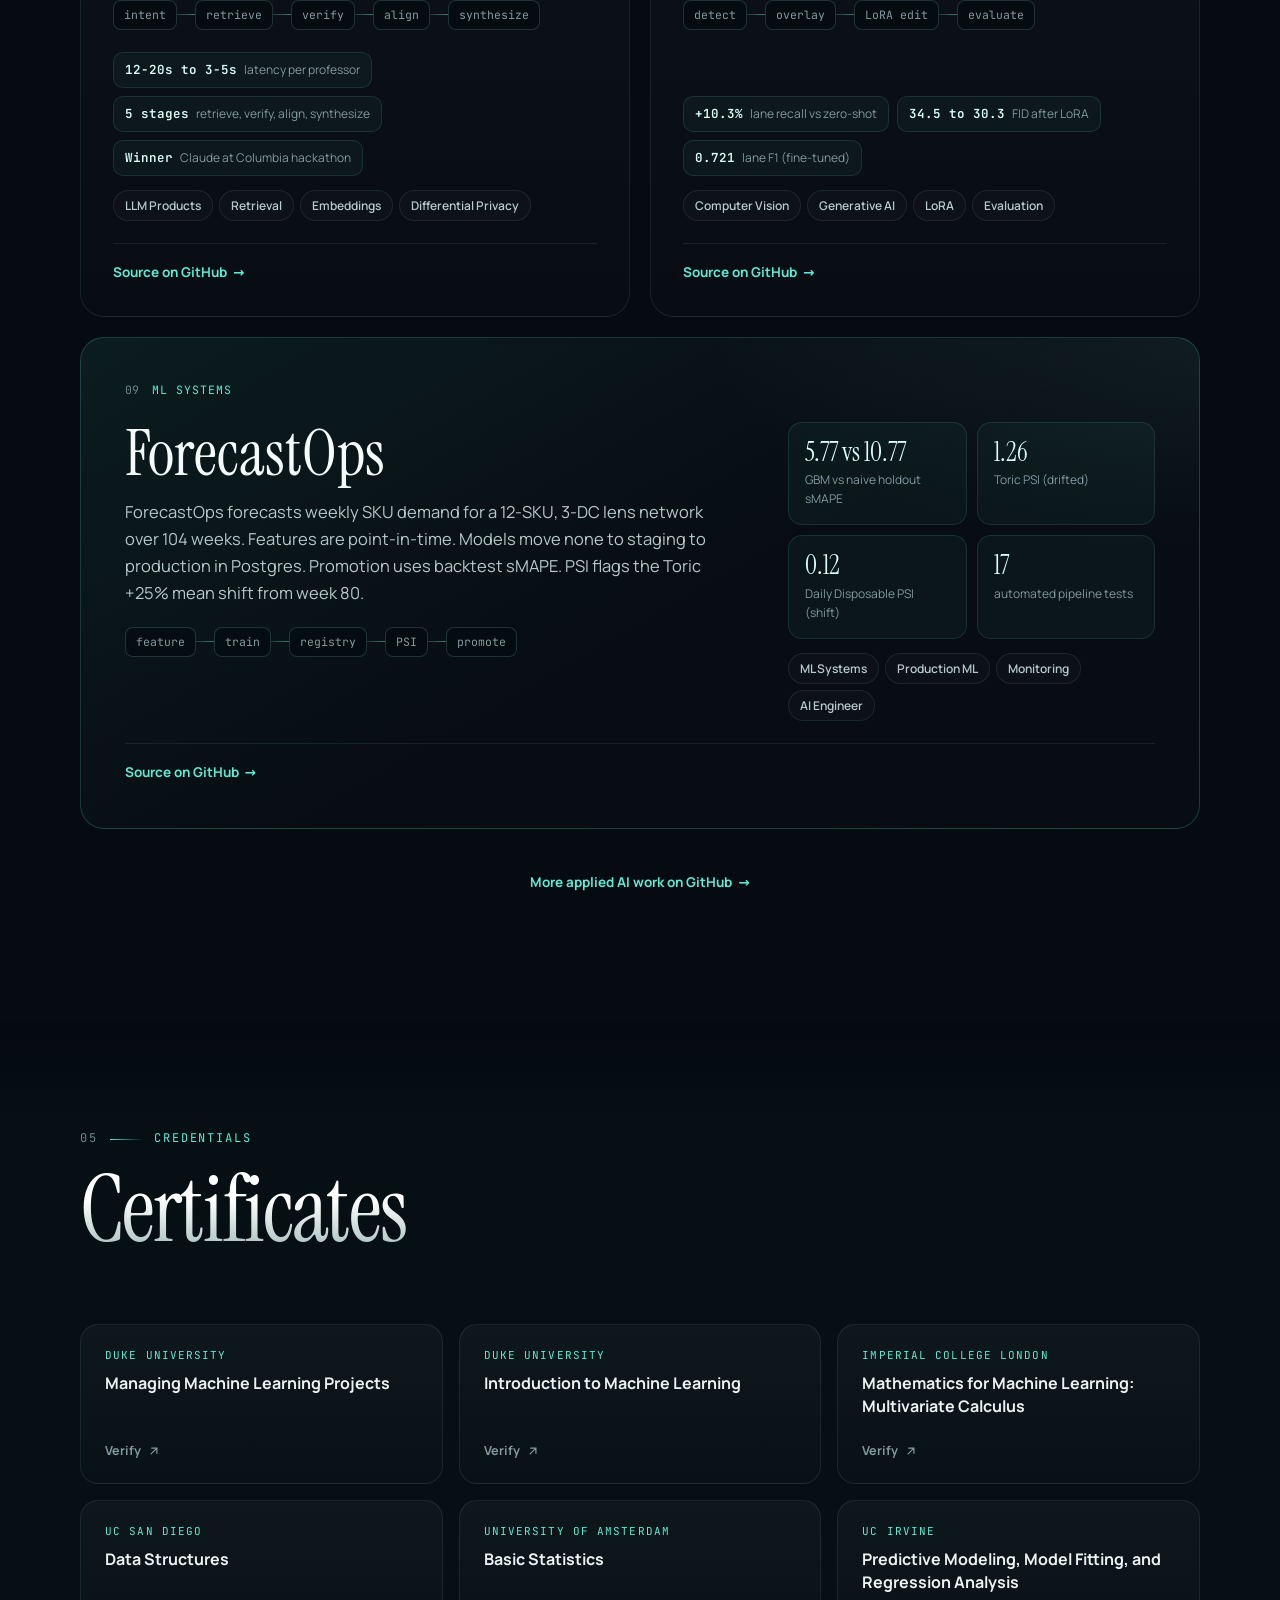
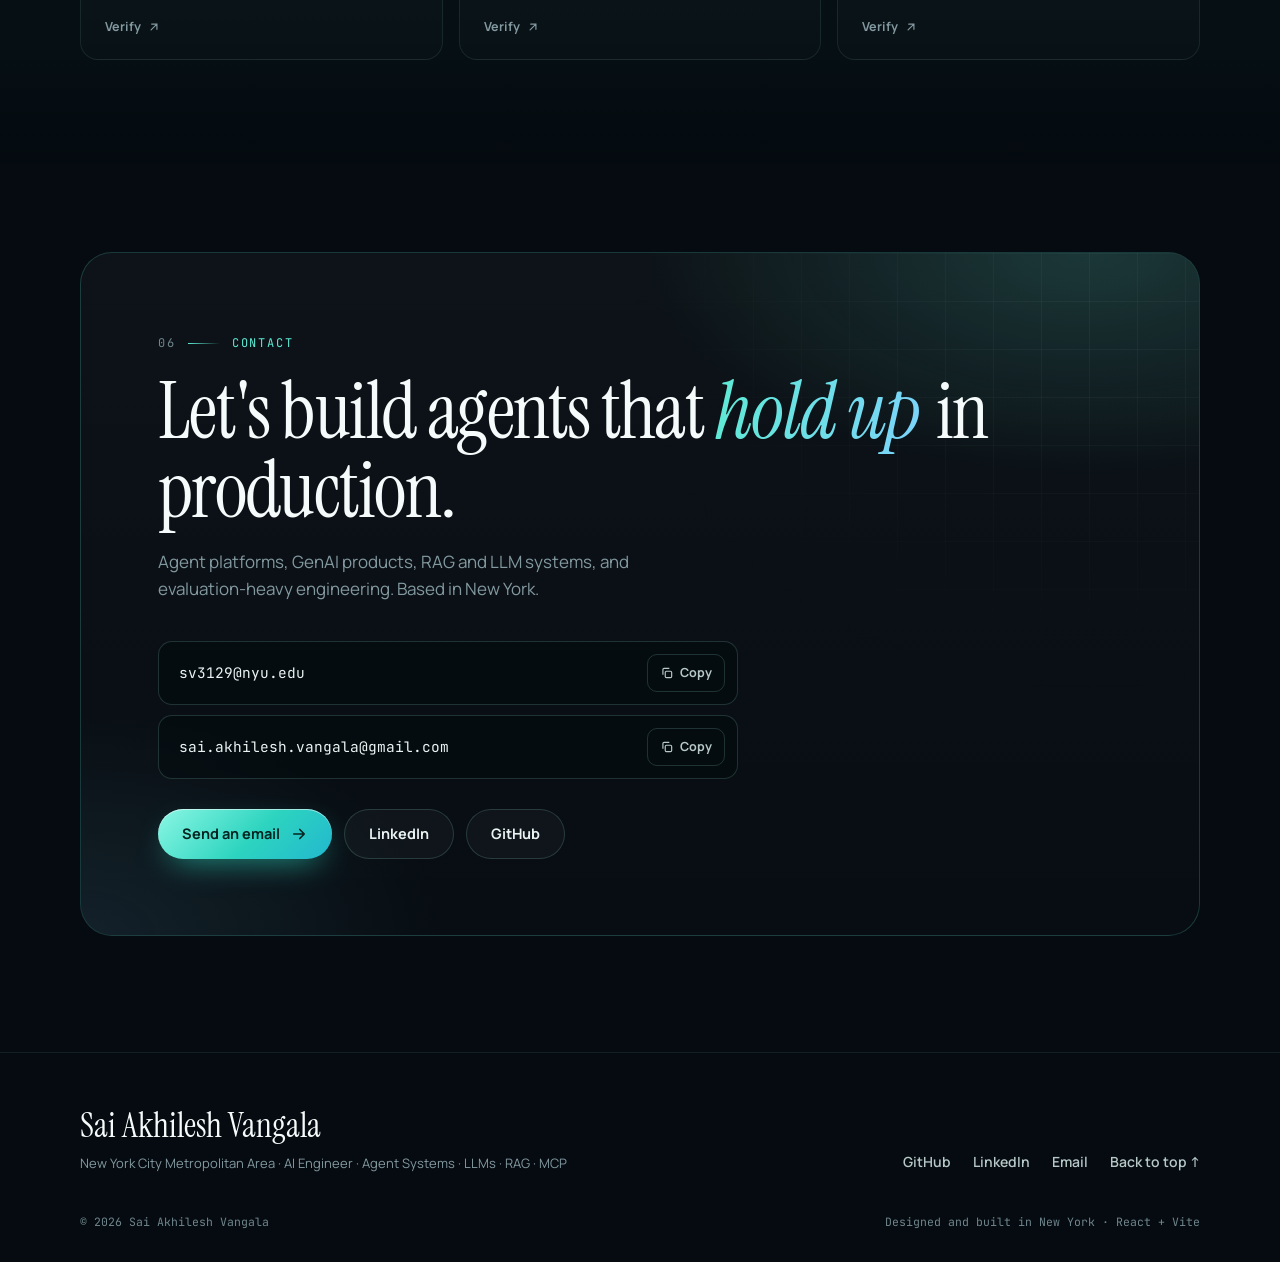
==== commit 1557a944: "Projects: live app previews for VerifyOps and RelayOps Co-authored-by: Cursor <cursoragent@cursor.co" ====
--- a/index.html
+++ b/index.html
@@ -62,8 +62,8 @@
       imagesizes="(max-width: 720px) 270px, 340px"
       fetchpriority="high"
     />
-    <script type="module" crossorigin src="/assets/index-BLYtPqlC.js"></script>
-    <link rel="stylesheet" crossorigin href="/assets/index-DuceVL4D.css">
+    <script type="module" crossorigin src="/assets/index-jDxw5vSm.js"></script>
+    <link rel="stylesheet" crossorigin href="/assets/index-VZtmzKhu.css">
   </head>
   <body>
     <div id="root"></div>
--- a/assets/index-VZtmzKhu.css
+++ b/assets/index-VZtmzKhu.css
@@ -0,0 +1 @@
+@font-face{font-family:Instrument Serif;font-style:normal;font-display:swap;font-weight:400;src:url(/assets/instrument-serif-latin-400-normal-DnYpCC2O.woff2)format("woff2"),url(/assets/instrument-serif-latin-400-normal-BVbkICAY.woff)format("woff")}@font-face{font-family:Instrument Serif;font-style:italic;font-display:swap;font-weight:400;src:url(/assets/instrument-serif-latin-400-italic-DKMiL14s.woff2)format("woff2"),url(/assets/instrument-serif-latin-400-italic-u__WvvIK.woff)format("woff")}@font-face{font-family:Manrope Variable;font-style:normal;font-display:swap;font-weight:200 800;src:url([data-uri])format("woff2-variations");unicode-range:U+460-52F,U+1C80-1C8A,U+20B4,U+2DE0-2DFF,U+A640-A69F,U+FE2E-FE2F}@font-face{font-family:Manrope Variable;font-style:normal;font-display:swap;font-weight:200 800;src:url(/assets/manrope-cyrillic-wght-normal-Dvxsihut.woff2)format("woff2-variations");unicode-range:U+301,U+400-45F,U+490-491,U+4B0-4B1,U+2116}@font-face{font-family:Manrope Variable;font-style:normal;font-display:swap;font-weight:200 800;src:url(/assets/manrope-greek-wght-normal-DL7QRZyv.woff2)format("woff2-variations");unicode-range:U+370-377,U+37A-37F,U+384-38A,U+38C,U+38E-3A1,U+3A3-3FF}@font-face{font-family:Manrope Variable;font-style:normal;font-display:swap;font-weight:200 800;src:url(/assets/manrope-vietnamese-wght-normal-usUDDRr7.woff2)format("woff2-variations");unicode-range:U+102-103,U+110-111,U+128-129,U+168-169,U+1A0-1A1,U+1AF-1B0,U+300-301,U+303-304,U+308-309,U+323,U+329,U+1EA0-1EF9,U+20AB}@font-face{font-family:Manrope Variable;font-style:normal;font-display:swap;font-weight:200 800;src:url(/assets/manrope-latin-ext-wght-normal-Ch3YOpNY.woff2)format("woff2-variations");unicode-range:U+100-2BA,U+2BD-2C5,U+2C7-2CC,U+2CE-2D7,U+2DD-2FF,U+304,U+308,U+329,U+1D00-1DBF,U+1E00-1E9F,U+1EF2-1EFF,U+2020,U+20A0-20AB,U+20AD-20C0,U+2113,U+2C60-2C7F,U+A720-A7FF}@font-face{font-family:Manrope Variable;font-style:normal;font-display:swap;font-weight:200 800;src:url(/assets/manrope-latin-wght-normal-DHIcAJRg.woff2)format("woff2-variations");unicode-range:U+??,U+131,U+152-153,U+2BB-2BC,U+2C6,U+2DA,U+2DC,U+304,U+308,U+329,U+2000-206F,U+20AC,U+2122,U+2191,U+2193,U+2212,U+2215,U+FEFF,U+FFFD}@font-face{font-family:JetBrains Mono Variable;font-style:normal;font-display:swap;font-weight:100 800;src:url([data-uri])format("woff2-variations");unicode-range:U+460-52F,U+1C80-1C8A,U+20B4,U+2DE0-2DFF,U+A640-A69F,U+FE2E-FE2F}@font-face{font-family:JetBrains Mono Variable;font-style:normal;font-display:swap;font-weight:100 800;src:url(/assets/jetbrains-mono-cyrillic-wght-normal-D73BlboJ.woff2)format("woff2-variations");unicode-range:U+301,U+400-45F,U+490-491,U+4B0-4B1,U+2116}@font-face{font-family:JetBrains Mono Variable;font-style:normal;font-display:swap;font-weight:100 800;src:url(/assets/jetbrains-mono-greek-wght-normal-Bw9x6K1M.woff2)format("woff2-variations");unicode-range:U+370-377,U+37A-37F,U+384-38A,U+38C,U+38E-3A1,U+3A3-3FF}@font-face{font-family:JetBrains Mono Variable;font-style:normal;font-display:swap;font-weight:100 800;src:url(/assets/jetbrains-mono-vietnamese-wght-normal-Bt-aOZkq.woff2)format("woff2-variations");unicode-range:U+102-103,U+110-111,U+128-129,U+168-169,U+1A0-1A1,U+1AF-1B0,U+300-301,U+303-304,U+308-309,U+323,U+329,U+1EA0-1EF9,U+20AB}@font-face{font-family:JetBrains Mono Variable;font-style:normal;font-display:swap;font-weight:100 800;src:url(/assets/jetbrains-mono-latin-ext-wght-normal-DBQx-q_a.woff2)format("woff2-variations");unicode-range:U+100-2BA,U+2BD-2C5,U+2C7-2CC,U+2CE-2D7,U+2DD-2FF,U+304,U+308,U+329,U+1D00-1DBF,U+1E00-1E9F,U+1EF2-1EFF,U+2020,U+20A0-20AB,U+20AD-20C0,U+2113,U+2C60-2C7F,U+A720-A7FF}@font-face{font-family:JetBrains Mono Variable;font-style:normal;font-display:swap;font-weight:100 800;src:url(/assets/jetbrains-mono-latin-wght-normal-B9CIFXIH.woff2)format("woff2-variations");unicode-range:U+??,U+131,U+152-153,U+2BB-2BC,U+2C6,U+2DA,U+2DC,U+304,U+308,U+329,U+2000-206F,U+20AC,U+2122,U+2191,U+2193,U+2212,U+2215,U+FEFF,U+FFFD}@property --angle{syntax:"<angle>";inherits:false;initial-value:0deg}:root{--lightningcss-light: ;--lightningcss-dark:initial;color-scheme:dark;--accent-rgb:94 234 212;--accent-2-rgb:45 212 191;--cyan-rgb:125 211 252;--violet-rgb:167 139 250;--tint-rgb:170 255 236;--accent:rgb(var(--accent-rgb));--accent-strong:rgb(var(--accent-2-rgb));--accent-light:#8af7e4;--accent-deep:#22b8cf;--accent-pale:#dcfff8;--accent-ink:#032420;--cyan:rgb(var(--cyan-rgb));--violet:rgb(var(--violet-rgb));--highlight:#c4b5fd;--heading-fade:#94b3b0;--accent-soft:rgb(var(--accent-rgb) / .1);--accent-line:rgb(var(--accent-rgb) / .38);--amber:#fcd34d;--ok:#4ade80;--bg:#050b10;--bg-raise:#08131a;--surface:#ffffff08;--line:rgb(var(--tint-rgb) / .085);--line-2:rgb(var(--tint-rgb) / .16);--text:#e9f4f2;--text-2:#b6c8c8;--muted:#8399a0;--dim:#6f868c;--heading:#f4fbfa;--serif:"Instrument Serif", "Iowan Old Style", Georgia, serif;--sans:"Manrope Variable", "Manrope", ui-sans-serif, system-ui, -apple-system, sans-serif;--mono:"JetBrains Mono Variable", "JetBrains Mono", ui-monospace, SFMono-Regular, Menlo, monospace;--r-sm:10px;--r:18px;--r-lg:24px;--r-xl:32px;--wrap:1200px;--gutter:clamp(20px, 4vw, 40px);--header-h:76px;--ease:cubic-bezier(.22, 1, .36, 1);--shadow:0 40px 100px -40px #000000d9}*,:before,:after{box-sizing:border-box}html{background:var(--bg);scroll-behavior:smooth;scroll-padding-top:calc(var(--header-h) + 12px);-webkit-text-size-adjust:100%}body{background:var(--bg);min-height:100vh;color:var(--text);font-family:var(--sans);-webkit-font-smoothing:antialiased;-moz-osx-font-smoothing:grayscale;text-rendering:optimizelegibility;margin:0;font-size:16px;line-height:1.6;overflow-x:hidden}img,svg{max-width:100%;display:block}img{height:auto}a{color:inherit;text-decoration:none}button{font:inherit;color:inherit;cursor:pointer;background:0 0;border:0;padding:0}h1,h2,h3,p,ul,ol,dl,dd,figure{margin:0}ul,ol{padding:0;list-style:none}::selection{background:rgb(var(--accent-rgb) / .3);color:#fff}:focus-visible{outline:2px solid var(--accent);outline-offset:3px;border-radius:8px}.wrap{width:100%;max-width:var(--wrap);padding-inline:var(--gutter);margin-inline:auto}.site{isolation:isolate;position:relative}main{z-index:1;position:relative}.skip{z-index:100;background:var(--accent);color:var(--accent-ink);border-radius:10px;padding:10px 16px;font-weight:700;transition:top .2s;position:fixed;top:-60px;left:16px}.skip:focus{top:16px}.spotlight{z-index:0;pointer-events:none;opacity:0;background:radial-gradient(640px circle at var(--px,50%) var(--py,30%), rgb(var(--accent-rgb) / .055), transparent 60%);transition:opacity .6s;position:fixed;inset:0}.has-pointer .spotlight{opacity:1}.noise-overlay{z-index:70;pointer-events:none;opacity:.04;background-image:url("data:image/svg+xml;utf8,<svg xmlns='http://www.w3.org/2000/svg' width='180' height='180'><filter id='n'><feTurbulence type='fractalNoise' baseFrequency='0.85' numOctaves='2' stitchTiles='stitch'/></filter><rect width='100%25' height='100%25' filter='url(%23n)'/></svg>");position:fixed;inset:0}.reveal{opacity:0}.reveal.is-in{animation:reveal-in .95s var(--ease) both;animation-delay:var(--d,0s)}.rise{opacity:0;animation:reveal-in 1.1s var(--ease) both;animation-delay:var(--d,0s)}@keyframes reveal-in{0%{opacity:0;filter:blur(6px);translate:0 22px}to{opacity:1;filter:blur();translate:0}}@media (prefers-reduced-motion:reduce){*,:before,:after{scroll-behavior:auto!important;transition-duration:.01ms!important;animation-duration:.01ms!important;animation-iteration-count:1!important}.reveal,.rise{opacity:1}}.sr-only{clip:rect(0 0 0 0);white-space:nowrap;border:0;width:1px;height:1px;margin:-1px;padding:0;position:absolute;overflow:hidden}.scroll-progress{z-index:80;transform-origin:0;background:linear-gradient(90deg, var(--accent), var(--cyan), var(--violet));height:2px;box-shadow:0 0 14px rgb(var(--accent-rgb) / .6);position:fixed;inset:0 0 auto;transform:scaleX(0)}.glass{border:1px solid var(--line);-webkit-backdrop-filter:blur(16px)saturate(150%);background:#0a141a8c;box-shadow:inset 0 1px #ffffff0a}.header{z-index:50;height:var(--header-h);border-bottom:1px solid #0000;align-items:center;transition:background .4s,border-color .4s;display:flex;position:fixed;inset:0 0 auto}.header.is-scrolled{border-bottom-color:var(--line);-webkit-backdrop-filter:blur(18px)saturate(140%);background:#050b109e}.header-inner{width:100%;max-width:calc(var(--wrap) + 120px);padding-inline:var(--gutter);grid-template-columns:1fr auto 1fr;align-items:center;gap:16px;margin-inline:auto;display:grid}.brand{justify-self:start;align-items:center;gap:12px;display:inline-flex}.brand-mark{width:42px;height:42px;font-family:var(--serif);letter-spacing:.04em;color:var(--heading);border:1px solid var(--line-2);background:linear-gradient(160deg, rgb(var(--accent-rgb) / .16), rgb(var(--accent-rgb) / .02));box-shadow:0 0 24px -8px rgb(var(--accent-rgb) / .6);transition:transform .4s var(--ease);border-radius:13px;place-items:center;font-size:17px;display:grid}.brand:hover .brand-mark{transform:rotate(-6deg)scale(1.05)}.brand-status{font-family:var(--mono);color:var(--muted);align-items:center;gap:8px;font-size:11.5px;display:inline-flex}.nav{border-radius:999px;gap:2px;padding:5px;display:flex;position:relative}.nav a{z-index:1;color:var(--muted);border-radius:999px;padding:8px 14px;font-size:13px;font-weight:600;transition:color .25s;position:relative}.nav a:hover{color:var(--text)}.nav a.is-active{color:var(--accent-pale)}.nav-indicator{background:linear-gradient(180deg, rgb(var(--accent-rgb) / .18), rgb(var(--accent-rgb) / .06));border:1px solid rgb(var(--accent-rgb) / .3);box-shadow:0 0 24px -6px rgb(var(--accent-rgb) / .55);transition:transform .55s var(--ease), width .55s var(--ease), opacity .3s;border-radius:999px;position:absolute;top:5px;bottom:5px;left:0}.header-actions{justify-self:end;align-items:center;gap:8px;display:flex}.kbd-btn{height:42px;color:var(--muted);border-radius:999px;align-items:center;gap:10px;padding:0 8px 0 14px;font-size:13px;font-weight:600;transition:color .25s,border-color .25s;display:inline-flex}.kbd-btn:hover{color:var(--text);border-color:var(--line-2)}.kbd-btn svg,.palette-input svg{fill:none;stroke:currentColor;stroke-width:2px;stroke-linecap:round;width:16px;height:16px}kbd{font-family:var(--mono);border:1px solid var(--line-2);color:var(--text-2);background:#ffffff0a;border-radius:7px;padding:3px 7px;font-size:11px}.menu-btn{border-radius:999px;flex-direction:column;justify-content:center;align-items:center;gap:5px;width:42px;height:42px;display:none}.menu-btn span{width:16px;height:1.5px;transition:transform .35s var(--ease);background:currentColor;border-radius:2px}.menu-btn.is-open span:first-child{transform:translateY(3.25px)rotate(45deg)}.menu-btn.is-open span:last-child{transform:translateY(-3.25px)rotate(-45deg)}html.palette-open{overflow:hidden}.palette-scrim{z-index:90;-webkit-backdrop-filter:blur(6px);background:#02060999;justify-content:center;align-items:flex-start;padding:14vh 16px 16px;animation:.2s both fade-in;display:flex;position:fixed;inset:0}.palette{width:min(620px,100%);box-shadow:0 40px 120px -20px #000000d9, 0 0 0 1px rgb(var(--accent-rgb) / .08), 0 0 80px -30px rgb(var(--accent-rgb) / .35);animation:pop-in .3s var(--ease) both;background:#091218f0;border-radius:20px;overflow:hidden}.palette-input{border-bottom:1px solid var(--line);color:var(--muted);align-items:center;gap:12px;padding:16px 18px;display:flex}.palette-input input{min-width:0;color:var(--text);font:inherit;background:0 0;border:0;outline:0;flex:1;font-size:16px}.palette-input input::placeholder{color:var(--dim)}.palette-list{max-height:min(52vh,420px);padding:8px;overflow:auto}.palette-group{font-family:var(--mono);letter-spacing:.14em;text-transform:uppercase;color:var(--dim);padding:10px 12px 6px;font-size:10.5px}.palette-list button{text-align:left;width:100%;color:var(--text-2);border-radius:12px;justify-content:space-between;align-items:center;gap:12px;padding:11px 12px;font-size:14px;font-weight:600;display:flex}.palette-list button small{color:var(--dim);font-size:12px;font-weight:500}.palette-list button.is-active{background:rgb(var(--accent-rgb) / .1);color:var(--text);box-shadow:inset 0 0 0 1px rgb(var(--accent-rgb) / .22)}.palette-empty{text-align:center;color:var(--muted);padding:28px}.palette-foot{border-top:1px solid var(--line);color:var(--dim);gap:18px;padding:12px 18px;font-size:12px;display:flex}.palette-foot span{align-items:center;gap:5px;display:inline-flex}.toast{z-index:95;opacity:0;pointer-events:none;transition:opacity .3s, transform .45s var(--ease);background:#09141aeb;border-radius:999px;align-items:center;gap:10px;padding:12px 18px;font-size:14px;font-weight:600;display:inline-flex;position:fixed;bottom:28px;left:50%;transform:translate(-50%,20px)}.toast.is-on{opacity:1;transform:translate(-50%)}.toast-dot{background:var(--ok);width:8px;height:8px;box-shadow:0 0 10px var(--ok);border-radius:50%}.footer{z-index:1;border-top:1px solid var(--line);padding:56px 0 30px;position:relative}.footer-inner{flex-wrap:wrap;justify-content:space-between;align-items:flex-end;gap:24px;display:flex}.footer-name{font-family:var(--serif);color:var(--heading);font-size:34px;line-height:1}.footer-meta{color:var(--muted);margin-top:10px;font-size:13px}.footer-links{color:var(--text-2);flex-wrap:wrap;gap:22px;font-size:14px;font-weight:600;display:flex}.footer-links a{transition:color .25s}.footer-links a:hover{color:var(--accent)}.footer-base{font-family:var(--mono);color:var(--dim);flex-wrap:wrap;justify-content:space-between;gap:12px;margin-top:40px;font-size:11.5px;display:flex}@keyframes fade-in{0%{opacity:0}}@keyframes pop-in{0%{opacity:0;transform:translateY(-10px)scale(.98)}}@media (width<=1240px){.brand-status,.kbd-btn-label{display:none}.kbd-btn{padding:0 8px 0 12px}}@media (width<=1020px){.header-inner{grid-template-columns:1fr auto}.menu-btn{display:inline-flex}.nav{top:calc(var(--header-h) - 6px);left:var(--gutter);right:var(--gutter);opacity:0;pointer-events:none;transform-origin:top;transition:opacity .3s, transform .4s var(--ease);background:#081016f5;border-radius:20px;flex-direction:column;padding:8px;position:fixed;transform:translateY(-8px)scale(.98)}.nav.is-open{opacity:1;pointer-events:auto;transform:none}.nav a{padding:13px 16px;font-size:15px}.nav a.is-active{background:var(--accent-soft)}.nav-indicator{display:none}}@media (width<=560px){.kbd-btn kbd{display:none}.kbd-btn{justify-content:center;width:42px;padding:0}.palette-foot{display:none}}.btn{white-space:nowrap;height:50px;transition:transform .35s var(--ease), box-shadow .35s, border-color .35s, background .35s, color .35s;border-radius:999px;align-items:center;gap:10px;padding:0 24px;font-size:14.5px;font-weight:700;display:inline-flex;position:relative;overflow:hidden}.btn svg{fill:none;stroke:currentColor;stroke-width:2.2px;stroke-linecap:round;stroke-linejoin:round;width:18px;height:18px;transition:transform .35s var(--ease)}.btn:hover svg{transform:translate(3px)}.btn-primary{color:var(--accent-ink);background:linear-gradient(135deg, var(--accent-light), var(--accent-strong) 55%, var(--accent-deep));box-shadow:0 12px 32px -12px rgb(var(--accent-2-rgb) / .75), inset 0 1px 0 #ffffff8c}.btn-primary:after{content:"";transition:transform .9s var(--ease);background:linear-gradient(115deg,#0000 30%,#ffffff8c 50%,#0000 70%);position:absolute;inset:0;transform:translate(-120%)}.btn-primary:hover{box-shadow:0 20px 44px -14px rgb(var(--accent-2-rgb) / .85), inset 0 1px 0 #ffffff8c;transform:translateY(-2px)}.btn-primary:hover:after{transform:translate(120%)}.btn-ghost{color:var(--text);border:1px solid var(--line-2);background:#ffffff08}.btn-ghost:hover{border-color:var(--accent-line);background:rgb(var(--accent-rgb) / .06);transform:translateY(-2px)}.pill{font-family:var(--mono);color:var(--text-2);border:1px solid var(--line-2);background:rgb(var(--accent-rgb) / .05);border-radius:999px;align-items:center;gap:10px;padding:8px 15px 8px 12px;font-size:12px;display:inline-flex}.pill-sep{background:var(--line-2);width:1px;height:12px}.pulse-dot{background:var(--accent);width:8px;height:8px;box-shadow:0 0 10px var(--accent);border-radius:50%;flex:none;position:relative}.pulse-dot:after{content:"";background:var(--accent);border-radius:50%;animation:2.2s cubic-bezier(0,0,.2,1) infinite ping;position:absolute;inset:0}@keyframes ping{75%,to{opacity:0;transform:scale(2.6)}}.badge{font-family:var(--mono);letter-spacing:.08em;text-transform:uppercase;color:var(--accent);background:rgb(var(--accent-rgb) / .08);border:1px solid rgb(var(--accent-rgb) / .26);border-radius:999px;align-items:center;gap:6px;padding:3px 9px;font-size:10.5px;font-weight:600;display:inline-flex}.badge .pulse-dot{width:6px;height:6px}.chips{flex-wrap:wrap;gap:6px;display:flex}.chip{color:var(--text-2);border:1px solid var(--line);background:#ffffff05;border-radius:999px;padding:5px 11px;font-size:12px;font-weight:600;transition:color .25s,border-color .25s,background .25s}.chip:hover{color:var(--text);border-color:var(--accent-line);background:rgb(var(--accent-rgb) / .06)}.metrics{flex-wrap:wrap;gap:8px;display:flex}.metric{color:var(--muted);background:rgb(var(--accent-rgb) / .04);border:1px solid rgb(var(--accent-rgb) / .12);border-radius:10px;align-items:baseline;gap:7px;padding:7px 11px;font-size:12px;display:inline-flex}.metric strong{font-family:var(--mono);color:var(--accent-pale);font-size:12.5px;font-weight:600}.link-arrow{color:var(--accent);align-items:center;gap:6px;font-size:13.5px;font-weight:700;transition:color .25s;display:inline-flex}.link-arrow:after{content:"→";transition:transform .35s var(--ease)}.link-arrow:hover{color:var(--accent-pale)}.link-arrow:hover:after{transform:translate(4px)}.glow-card{isolation:isolate;border-radius:var(--r-lg);border:1px solid var(--line);transition:transform .55s var(--ease), border-color .4s, box-shadow .55s var(--ease);background:linear-gradient(#ffffff09,#ffffff03);position:relative}.glow-card:before,.glow-card:after{content:"";border-radius:inherit;pointer-events:none;opacity:0;transition:opacity .45s;position:absolute}.glow-card:before{z-index:-1;background:radial-gradient(460px circle at var(--mx,50%) var(--my,50%), rgb(var(--accent-rgb) / .1), transparent 45%);inset:0}.glow-card:after{background:radial-gradient(280px circle at var(--mx,50%) var(--my,50%), rgb(var(--accent-rgb) / .75), transparent 60%);-webkit-mask-composite:xor;padding:1px;inset:-1px;-webkit-mask-image:linear-gradient(#000 0 0),linear-gradient(#000 0 0);-webkit-mask-position:0 0,0 0;-webkit-mask-size:auto,auto;-webkit-mask-repeat:repeat,repeat;-webkit-mask-clip:content-box,border-box;-webkit-mask-origin:content-box,border-box;-webkit-mask-composite:xor;mask-composite:exclude;-webkit-mask-source-type:auto,auto;mask-mode:match-source,match-source}.glow-card:hover{border-color:var(--line-2);transform:translateY(-3px);box-shadow:0 30px 70px -36px #000000e6}.glow-card:hover:before,.glow-card:hover:after{opacity:1}.section{padding:clamp(80px,9vw,124px) 0;position:relative}.section-tint{background:linear-gradient(180deg, transparent, rgb(var(--accent-rgb) / .022) 18%, rgb(var(--accent-rgb) / .022) 82%, transparent)}.section-head{flex-wrap:wrap;justify-content:space-between;align-items:flex-end;gap:28px 40px;margin-bottom:clamp(44px,5vw,68px);display:flex}.kicker{font-family:var(--mono);letter-spacing:.16em;text-transform:uppercase;color:var(--accent);align-items:center;gap:12px;margin-bottom:18px;font-size:12px;display:inline-flex}.kicker-index{color:var(--dim)}.kicker-rule{background:linear-gradient(90deg, var(--accent), transparent);width:32px;height:1px}.section-title{font-family:var(--serif);letter-spacing:-.02em;background:linear-gradient(180deg, #fff 35%, var(--heading-fade));color:#0000;-webkit-background-clip:text;background-clip:text;padding-bottom:.06em;font-size:clamp(52px,7.4vw,92px);font-weight:400;line-height:.95}.section-lead{max-width:560px;color:var(--muted);margin-top:18px;font-size:17px;line-height:1.6}.segmented{border:1px solid var(--line);background:#ffffff05;border-radius:999px;flex-wrap:wrap;gap:2px;padding:4px;display:inline-flex}.segmented button{color:var(--muted);border-radius:999px;align-items:center;gap:8px;padding:8px 15px;font-size:13px;font-weight:600;transition:color .25s,background .25s,box-shadow .25s;display:inline-flex}.segmented button span{font-family:var(--mono);color:var(--dim);font-size:11px}.segmented button:hover{color:var(--text)}.segmented button.is-active{color:var(--accent-pale);background:rgb(var(--accent-rgb) / .12);box-shadow:inset 0 0 0 1px rgb(var(--accent-rgb) / .3)}.segmented button.is-active span{color:var(--accent)}.trace{font-family:var(--mono);flex-wrap:wrap;align-items:center;row-gap:8px;font-size:11.5px;display:flex}.trace-item{align-items:center;display:inline-flex}.trace-step{border:1px solid var(--line-2);color:var(--muted);animation:trace-lit calc(var(--n) * .7s + 1.6s) linear infinite;animation-delay:calc(var(--i) * .7s);background:#030a0e99;border-radius:8px;padding:5px 10px}.trace-link{background:linear-gradient(90deg, var(--line-2), rgb(var(--accent-rgb) / .5));width:18px;height:1px}@keyframes trace-lit{0%,22%,to{color:var(--muted);border-color:var(--line-2);box-shadow:none;background:#030a0e99}4%,14%{color:var(--accent-pale);border-color:rgb(var(--accent-rgb) / .65);background:rgb(var(--accent-rgb) / .13);box-shadow:0 0 18px -4px rgb(var(--accent-rgb) / .75)}}.console{font-family:var(--mono);box-shadow:var(--shadow), 0 0 0 1px rgb(var(--accent-rgb) / .06);background:#060e13d1;border-radius:18px;font-size:11.5px;overflow:hidden}.console-bar{border-bottom:1px solid var(--line);align-items:center;gap:10px;padding:10px 14px;display:flex}.console-dots{gap:6px;display:flex}.console-dots i{background:#ff5f57;border-radius:50%;width:9px;height:9px}.console-dots i:nth-child(2){background:#febc2e}.console-dots i:nth-child(3){background:#28c840}.console-title{white-space:nowrap;text-overflow:ellipsis;min-width:0;color:var(--muted);flex:1;overflow:hidden}.console-state{letter-spacing:.06em;text-transform:uppercase;white-space:nowrap;border-radius:999px;padding:2px 8px;font-size:10px}.console-state.is-running{color:var(--amber);background:#fcd34d14;border:1px solid #fcd34d40}.console-state.is-done{color:var(--accent);background:var(--accent-soft);border:1px solid rgb(var(--accent-rgb) / .25)}.console-body{gap:8px;padding:13px 14px;display:grid}.console-body li{opacity:.16;transition:opacity .45s, translate .45s var(--ease);grid-template-columns:70px minmax(0,1fr) auto;align-items:baseline;gap:10px;display:grid;translate:-4px}.console-body li.is-on{opacity:1;translate:0}.console-step{color:var(--accent)}.console-step:before{content:"› ";color:var(--dim)}.console-text{white-space:nowrap;text-overflow:ellipsis;color:var(--text-2);overflow:hidden}.console-meta{color:var(--dim);font-size:10.5px}.console-meta.ok{color:var(--ok)}.console-meta.wait{color:var(--amber)}.console-progress{background:var(--line);height:2px}.console-progress span{transform-origin:0;background:linear-gradient(90deg, var(--accent), var(--cyan));height:100%;transition:transform .7s var(--ease);display:block}.type-caret{vertical-align:-3px;background:var(--accent);width:9px;height:1.1em;margin-left:3px;animation:1s step-end infinite blink;display:inline-block}@keyframes blink{50%{opacity:0}}.hero{min-height:100svh;padding:calc(var(--header-h) + clamp(36px, 7vh, 84px)) 0 96px;flex-direction:column;justify-content:center;display:flex;position:relative;overflow:hidden}.hero-bg{z-index:0;position:absolute;inset:0;overflow:hidden}.hero-bg:after{content:"";background:linear-gradient(transparent, var(--bg));height:220px;position:absolute;inset:auto 0 0}.hero-grid{background-image:linear-gradient(rgb(var(--tint-rgb) / .045) 1px, transparent 1px), linear-gradient(90deg, rgb(var(--tint-rgb) / .045) 1px, transparent 1px);background-size:64px 64px;position:absolute;inset:0;-webkit-mask-image:radial-gradient(80% 70% at 50% 35%,#000 20%,#0000 75%);mask-image:radial-gradient(80% 70% at 50% 35%,#000 20%,#0000 75%)}.hero-aurora{opacity:.6;will-change:transform;border-radius:50%;position:absolute}.hero-aurora-a{background:radial-gradient(circle, rgb(var(--accent-2-rgb) / .32), transparent 62%);width:760px;height:760px;animation:18s ease-in-out infinite alternate drift;top:-220px;left:-260px}.hero-aurora-b{background:radial-gradient(circle, rgb(var(--cyan-rgb) / .2), transparent 62%);width:680px;height:680px;animation:24s ease-in-out infinite alternate-reverse drift;top:12%;right:-200px}@keyframes drift{to{transform:translate(70px,50px)scale(1.12)}}.agent-graph{opacity:.7;position:absolute;inset:0}.hero-stage{z-index:1;grid-template-columns:minmax(0,1.15fr) minmax(0,.85fr);align-items:center;gap:clamp(36px,5vw,80px);display:grid;position:relative}.hero-affil{border-radius:16px;align-items:flex-start;max-width:min(100%,540px);padding:10px 16px 10px 13px;line-height:1.55}.hero-affil .pulse-dot{margin-top:5px}.hero-affil-text{text-wrap:balance;flex-direction:column;gap:3px;display:flex}.hero-affil-loc{color:var(--muted)}.hero-name{font-family:var(--serif);letter-spacing:-.03em;color:var(--heading);flex-direction:column;margin:28px 0 22px;font-size:clamp(60px,8.8vw,124px);font-weight:400;line-height:.9;display:flex}.hero-last{background:linear-gradient(100deg, var(--accent) 0%, var(--cyan) 35%, var(--highlight) 65%, var(--accent) 100%);color:#0000;background-size:200% 100%;-webkit-background-clip:text;background-clip:text;width:fit-content;padding-right:.1em;font-style:italic;animation:9s linear infinite sheen}@keyframes sheen{to{background-position:-200% 0}}.hero-role{min-height:1.7em;font-family:var(--mono);color:var(--text);align-items:center;gap:10px;font-size:clamp(15px,1.5vw,18px);display:flex}.hero-role-prompt{color:var(--accent)}.hero-lead{max-width:540px;color:var(--text-2);margin-top:18px;font-size:clamp(16px,1.35vw,18.5px);line-height:1.65}.hero-cta{flex-wrap:wrap;align-items:center;gap:12px;margin-top:36px;display:flex}.hero-socials{gap:8px;margin-left:4px;display:inline-flex}.hero-socials a{width:50px;height:50px;color:var(--muted);border:1px solid var(--line-2);transition:color .3s, border-color .3s, transform .35s var(--ease);background:#ffffff05;border-radius:50%;place-items:center;display:grid}.hero-socials svg{fill:currentColor;width:18px;height:18px}.hero-socials a:hover{color:var(--text);border-color:var(--accent-line);transform:translateY(-2px)}.hero-visual{justify-self:end;width:min(100%,340px);padding-bottom:150px;position:relative}.portrait{background:conic-gradient(from var(--angle), rgb(var(--accent-rgb) / .95), rgb(var(--cyan-rgb) / .15) 25%, rgb(var(--violet-rgb) / .75) 50%, rgb(var(--accent-rgb) / .12) 75%, rgb(var(--accent-rgb) / .95));box-shadow:0 40px 100px -30px #000000e6, 0 0 90px -30px rgb(var(--accent-rgb) / .55);border-radius:30px;padding:5px;animation:10s linear infinite spin-angle;position:relative}@keyframes spin-angle{to{--angle:360deg}}.portrait-ring{z-index:-1;background:radial-gradient(circle, rgb(var(--accent-rgb) / .16), transparent 68%);border-radius:50%;position:absolute;inset:-40px}.portrait img{aspect-ratio:4/5;object-fit:cover;border-radius:25px;width:100%}.portrait-tag{white-space:nowrap;font-family:var(--mono);color:var(--text-2);background:#071016d1;border-radius:999px;align-items:center;gap:8px;padding:8px 14px;font-size:11px;display:inline-flex;position:absolute;top:-16px;left:50%;translate:-50%}.hero-visual .console{position:absolute;bottom:0;left:-120px;right:16px}.stats{z-index:1;border-radius:var(--r-lg);border:1px solid var(--line);-webkit-backdrop-filter:blur(12px);background:#07101699;grid-template-columns:repeat(5,minmax(0,1fr));margin-top:clamp(52px,8vh,88px);display:grid;position:relative;overflow:hidden}.stat{padding:24px 24px 22px;transition:background .4s;position:relative}.stat+.stat{border-left:1px solid var(--line)}.stat:hover{background:rgb(var(--accent-rgb) / .04)}.stat dt{font-family:var(--serif);color:var(--accent-pale);font-variant-numeric:tabular-nums;font-size:clamp(36px,3.6vw,48px);line-height:1}.stat dd{color:var(--text-2);margin-top:10px;font-size:13px;font-weight:600;line-height:1.35}.stat dd span{font-family:var(--mono);letter-spacing:.03em;color:var(--dim);margin-top:4px;font-size:10.5px;font-weight:500;display:block}.scroll-cue{z-index:1;border:1.5px solid var(--line-2);border-radius:12px;width:22px;height:34px;margin-left:-11px;position:absolute;bottom:26px;left:50%}.scroll-cue span{background:var(--accent);width:3px;height:7px;animation:cue 1.8s var(--ease) infinite;border-radius:2px;margin-left:-1.5px;position:absolute;top:7px;left:50%}@keyframes cue{0%{opacity:0;transform:translateY(-2px)}40%{opacity:1}to{opacity:0;transform:translateY(11px)}}.pipeline-ticker{z-index:1;border-block:1px solid var(--line);background:rgb(var(--accent-rgb) / .025);padding:15px 0;position:relative;overflow:hidden;-webkit-mask-image:linear-gradient(90deg,#0000,#000 10% 90%,#0000);mask-image:linear-gradient(90deg,#0000,#000 10% 90%,#0000)}.pipeline-track{width:max-content;animation:44s linear infinite marquee;display:flex}.pipeline-step{font-family:var(--mono);letter-spacing:.16em;text-transform:uppercase;color:var(--muted);align-items:center;gap:10px;padding-right:44px;font-size:12px;display:inline-flex}.pipeline-step i{background:var(--accent);width:6px;height:6px;box-shadow:0 0 8px var(--accent);border-radius:50%}@keyframes marquee{to{transform:translate(-50%)}}.edu-grid{grid-template-columns:1.2fr 1fr;gap:20px;display:grid}.edu-card{flex-direction:column;gap:10px;padding:clamp(26px,3vw,36px);display:flex}.edu-card.is-featured{border-color:rgb(var(--accent-rgb) / .22);background:linear-gradient(160deg, rgb(var(--accent-rgb) / .08), #ffffff04 60%)}.edu-top{justify-content:space-between;align-items:center;margin-bottom:8px;display:flex}.edu-when{font-family:var(--mono);color:var(--accent);font-size:12px}.edu-card h3{font-family:var(--serif);color:var(--heading);font-size:clamp(26px,2.6vw,34px);font-weight:400;line-height:1.1}.edu-school{color:var(--text);font-weight:700}.edu-detail{color:var(--muted);font-size:14px}.edu-gpa{align-items:baseline;gap:10px;margin-top:auto;padding-top:18px;display:inline-flex}.edu-gpa span{font-family:var(--mono);letter-spacing:.14em;color:var(--dim);font-size:11px}.edu-gpa strong{font-family:var(--serif);color:var(--accent-pale);font-size:32px;font-weight:400}.timeline{--fill:0;--rail:180px;gap:18px;display:grid;position:relative}.timeline:before,.timeline:after{content:"";top:10px;bottom:10px;left:var(--rail);width:1px;position:absolute}.timeline:before{background:var(--line-2)}.timeline:after{transform-origin:top;transform:scaleY(var(--fill));background:linear-gradient(180deg, var(--accent), var(--cyan));box-shadow:0 0 12px rgb(var(--accent-rgb) / .6)}.tl-item{grid-template-columns:calc(var(--rail) - 20px) minmax(0, 1fr);align-items:start;column-gap:60px;display:grid;position:relative}.tl-node{top:31px;left:calc(var(--rail) - 5px);z-index:1;border:2px solid var(--line-2);background:var(--bg);border-radius:50%;width:11px;height:11px;transition:background .6s,border-color .6s,box-shadow .6s;position:absolute}.tl-item.is-in .tl-node{border-color:var(--accent);background:var(--accent);box-shadow:0 0 0 4px rgb(var(--accent-rgb) / .12), 0 0 14px var(--accent)}.tl-when{text-align:right;font-family:var(--mono);color:var(--muted);flex-direction:column;align-items:flex-end;gap:8px;padding-top:27px;font-size:12px;display:flex}.tl-card{padding:26px 28px}.tl-card h3{font-family:var(--serif);color:var(--heading);font-size:clamp(24px,2.3vw,31px);font-weight:400;line-height:1.1}.tl-org{color:var(--text-2);margin-top:6px;font-size:14px;font-weight:700}.tl-org span{color:var(--muted);font-weight:500}.tl-tag{color:var(--text);margin-top:12px;font-size:15px;font-weight:600}.tl-points{gap:8px;margin-top:12px;display:grid}.tl-points li{color:var(--muted);padding-left:18px;font-size:14.5px;line-height:1.6;position:relative}.tl-points li:before{content:"";background:var(--accent);width:8px;height:1px;position:absolute;top:.8em;left:0}.tl-card .metrics{margin-top:16px}.bento{grid-template-columns:repeat(2,minmax(0,1fr));gap:20px;display:grid}.p-card{flex-direction:column;gap:22px;padding:clamp(24px,2.6vw,32px);display:flex}.p-card.is-wide,.p-card.has-preview{border-color:rgb(var(--accent-rgb) / .2);background:radial-gradient(700px 300px at 100% 0%, rgb(var(--cyan-rgb) / .07), transparent 70%), linear-gradient(150deg, rgb(var(--accent-rgb) / .08), #ffffff03 55%);grid-column:1/-1;padding:clamp(28px,3.4vw,44px)}.p-card.has-preview{grid-template:"head preview""body preview"1fr"links preview"/minmax(0,.92fr) minmax(0,1.08fr);gap:22px clamp(28px,4vw,52px);display:grid}.p-card.has-preview.is-flip{grid-template-columns:minmax(0,1.08fr) minmax(0,.92fr);grid-template-areas:"preview head""preview body""preview links"}.has-preview .p-head{grid-area:head}.has-preview .p-body{grid-area:body}.has-preview .p-links{grid-area:links}.has-preview .p-main h3{font-size:clamp(40px,4.2vw,58px)}.p-preview{border:1px solid var(--line-2);min-height:400px;transition:transform .5s var(--ease), border-color .5s var(--ease), box-shadow .5s var(--ease);background:#0a0e12;border-radius:16px;flex-direction:column;grid-area:preview;display:flex;overflow:hidden;box-shadow:0 34px 80px -34px #000000f2,0 0 0 1px #ffffff04}.p-preview:hover,.p-preview:focus-visible{border-color:var(--accent-line);box-shadow:0 40px 90px -34px #000000f2, 0 0 60px -20px rgb(var(--accent-rgb) / .45);transform:translateY(-4px)}.pv-bar{border-bottom:1px solid var(--line);background:#ffffff09;align-items:center;gap:14px;height:40px;padding:0 14px;display:flex}.pv-dots{gap:6px;display:flex}.pv-dots i{opacity:.85;background:#ff5f57;border-radius:50%;width:10px;height:10px}.pv-dots i:nth-child(2){background:#febc2e}.pv-dots i:nth-child(3){background:#28c840}.pv-url{max-width:340px;height:25px;font-family:var(--mono);color:var(--text-2);border:1px solid var(--line);background:#00000059;border-radius:8px;flex:1;justify-content:center;align-items:center;gap:7px;margin-inline:auto;font-size:11.5px;display:inline-flex}.pv-url svg{fill:none;width:11px;height:11px;stroke:var(--ok);stroke-width:2.2px}.pv-open{font-family:var(--mono);color:var(--muted);font-size:11px;transition:color .3s}.p-preview:hover .pv-open{color:var(--accent)}.pv-screen{flex:1;min-height:340px;position:relative;overflow:hidden}.pv-screen img{object-fit:cover;object-position:50% 0;width:100%;height:100%;transition:object-position 1.4s var(--ease);position:absolute;inset:0}.p-preview:hover .pv-screen img{object-position:50% 100%;transition:object-position 9s cubic-bezier(.45,0,.55,1)}.pv-screen:after{content:"";pointer-events:none;background:linear-gradient(#0000,#0a0e12);height:90px;transition:opacity .5s;position:absolute;inset:auto 0 0}.p-preview:hover .pv-screen:after{opacity:.4}.pv-hint{z-index:1;font-family:var(--mono);letter-spacing:.04em;color:var(--text-2);border:1px solid var(--line-2);-webkit-backdrop-filter:blur(6px);backdrop-filter:blur(6px);background:#050b10d1;border-radius:999px;padding:6px 11px;font-size:10.5px;transition:opacity .4s;position:absolute;bottom:14px;right:14px}.p-preview:hover .pv-hint{opacity:0}@media (hover:none){.pv-hint{display:none}}.p-head{font-family:var(--mono);letter-spacing:.08em;text-transform:uppercase;align-items:center;gap:12px;font-size:11.5px;display:flex}.p-index{color:var(--dim)}.p-domain{white-space:nowrap;text-overflow:ellipsis;color:var(--accent);flex:1;overflow:hidden}.badge-live{color:var(--ok);background:#4ade8014;border-color:#4ade804d}.badge-live .pulse-dot,.badge-live .pulse-dot:after{background:var(--ok);box-shadow:0 0 8px var(--ok)}.p-body{flex-direction:column;flex:1;gap:22px;display:flex}.is-wide .p-body{grid-template-columns:minmax(0,1.25fr) minmax(0,.75fr);align-items:start;gap:clamp(28px,4vw,56px);display:grid}.p-main h3{font-family:var(--serif);color:var(--heading);margin-bottom:12px;font-size:clamp(32px,3vw,42px);font-weight:400;line-height:1}.is-wide .p-main h3{font-size:clamp(44px,5vw,68px)}.p-blurb{color:var(--text-2);margin-bottom:20px;font-size:15px;line-height:1.65}.is-wide .p-blurb{max-width:620px;font-size:16.5px}.p-side{flex-direction:column;gap:14px;margin-top:auto;display:flex}.is-wide .p-side{margin-top:0}.is-wide .p-side .metrics,.has-preview .p-side .metrics{grid-template-columns:repeat(2,minmax(0,1fr));gap:10px;display:grid}.is-wide .metric,.has-preview .metric{border-radius:14px;flex-direction:column;align-items:flex-start;gap:4px;padding:16px}.is-wide .metric strong,.has-preview .metric strong{font-family:var(--serif);font-size:26px;font-weight:400;line-height:1.05}.p-links{border-top:1px solid var(--line);flex-wrap:wrap;gap:22px;padding-top:18px;display:flex}.more{text-align:center;margin-top:40px}.cert-grid{grid-template-columns:repeat(3,minmax(0,1fr));gap:16px;display:grid}.cert{border-radius:var(--r);flex-direction:column;gap:8px;min-height:160px;padding:22px 24px;display:flex}.cert-org{font-family:var(--mono);letter-spacing:.1em;text-transform:uppercase;color:var(--accent);font-size:11px}.cert-name{color:var(--text);font-size:16px;font-weight:700;line-height:1.4}.cert-verify{color:var(--muted);align-items:center;gap:6px;margin-top:auto;font-size:12.5px;font-weight:700;transition:color .3s;display:inline-flex}.cert-verify svg{fill:none;stroke:currentColor;stroke-width:2px;stroke-linecap:round;width:14px;height:14px;transition:transform .35s var(--ease)}.cert:hover .cert-verify{color:var(--accent)}.cert:hover .cert-verify svg{transform:translate(2px,-2px)}.about-grid{grid-template-columns:minmax(0,1.1fr) minmax(0,.9fr);align-items:start;gap:clamp(36px,6vw,88px);display:grid}.about-copy>p{max-width:600px;color:var(--text-2);margin-bottom:18px;font-size:16.5px;line-height:1.75}.about-copy .about-lede{font-family:var(--serif);color:var(--text);font-size:clamp(27px,2.8vw,38px);line-height:1.22}.about-lede em{color:var(--accent)}.awards{border-top:1px solid var(--line);margin-top:34px}.award{border-bottom:1px solid var(--line);align-items:baseline;gap:18px;padding:16px 0;display:flex}.award-mark{font-family:var(--mono);color:var(--accent);font-size:11px}.award strong{color:var(--text);font-size:15px;display:block}.award span{color:var(--muted);font-size:13px}.pillars{gap:14px;display:grid}.pillar{border-radius:var(--r);padding:24px 26px}.pillar-index{font-family:var(--mono);color:var(--accent);font-size:11px}.pillar h3{font-family:var(--serif);color:var(--heading);margin:6px 0 8px;font-size:27px;font-weight:400}.pillar p{color:var(--muted);font-size:14.5px;line-height:1.65}.stack{margin-top:clamp(68px,8vw,108px)}.skillboard{gap:22px;display:grid}.skill-dock{isolation:isolate;border:1px solid var(--line);background:linear-gradient(180deg, #ffffff09, #ffffff02), rgb(var(--accent-rgb) / .02);border-radius:22px;flex-wrap:wrap;align-items:flex-end;gap:12px;width:fit-content;max-width:100%;margin:6px 0 0;padding:18px 20px;list-style:none;display:flex;position:relative}.skill-dock:before{content:"";z-index:-1;border-radius:inherit;background:conic-gradient(from var(--angle), rgb(var(--accent-rgb) / .85), transparent 22%, rgb(var(--violet-rgb) / .6) 50%, transparent 72%, rgb(var(--accent-rgb) / .85));-webkit-mask-composite:xor;pointer-events:none;padding:1px;animation:9s linear infinite spin-angle;position:absolute;inset:-1px;-webkit-mask-image:linear-gradient(#000 0 0),linear-gradient(#000 0 0);-webkit-mask-position:0 0,0 0;-webkit-mask-size:auto,auto;-webkit-mask-repeat:repeat,repeat;-webkit-mask-clip:content-box,border-box;-webkit-mask-origin:content-box,border-box;-webkit-mask-composite:xor;mask-composite:exclude;-webkit-mask-source-type:auto,auto;mask-mode:match-source,match-source}.dock-tile{--s:1;width:58px;height:58px;scale:var(--s);transform-origin:50% 100%;transition:scale .35s var(--ease), box-shadow .35s var(--ease), margin .35s var(--ease);background:linear-gradient(160deg,#1d2733,#121a23);border-radius:15px;place-items:center;display:grid;position:relative;box-shadow:inset 0 1px #ffffff14,inset 0 0 0 1px #ffffff0d,0 10px 24px -14px #000000e6}.dock-tile svg{width:30px;height:30px;fill:var(--tint);filter:drop-shadow(0 0 #0000);transition:filter .35s var(--ease);animation:5s ease-in-out infinite dock-float;animation-delay:calc(var(--i) * -.42s)}@keyframes dock-float{50%{translate:0 -2.5px}}.dock-tile:after{content:attr(data-label);font-family:var(--mono);white-space:nowrap;color:var(--text);border:1px solid var(--line-2);opacity:0;pointer-events:none;transition:opacity .2s, translate .25s var(--ease);background:#080f14eb;border-radius:7px;padding:4px 9px;font-size:11px;position:absolute;bottom:calc(100% + 10px);left:50%;translate:-50% 4px}@media (hover:hover){.dock-tile:hover{--s:1.32;z-index:2;box-shadow:inset 0 1px 0 #ffffff1a, inset 0 0 0 1px color-mix(in srgb, var(--tint) 45%, transparent), 0 16px 34px -12px color-mix(in srgb, var(--tint) 55%, transparent);margin-inline:8px}.dock-tile:hover svg{filter:drop-shadow(0 0 10px color-mix(in srgb, var(--tint) 60%, transparent))}.dock-tile:hover:after{opacity:1;translate:-50%}.dock-tile:hover+.dock-tile{--s:1.14;margin-inline:3px}.dock-tile:has(+.dock-tile:hover){--s:1.14;margin-inline:3px}}.skill-overview{border-radius:var(--r);border:1px solid var(--line);background:#ffffff03;gap:14px;padding:20px 22px 18px;display:grid}.skill-spectrum{gap:3px;height:10px;display:flex}.spectrum-group{transition:opacity .3s var(--ease), filter .3s var(--ease), transform .3s var(--ease);border-radius:999px;display:flex;overflow:hidden}.spectrum-group i{transform-origin:0;flex:1}.skill-overview.is-in .spectrum-group i{animation:seg-grow .7s var(--ease) backwards;animation-delay:calc(.24s + var(--k) * 14ms)}@keyframes seg-grow{0%{opacity:0;scale:0 1}}.spectrum-group.is-muted{opacity:.25;filter:saturate(.4)}.spectrum-group.is-focus{filter:brightness(1.15)drop-shadow(0 0 8px #ffffff2e);transform:scaleY(1.5)}.skill-legend{flex-wrap:wrap;gap:4px 18px;margin:0;padding:0;list-style:none;display:flex}.skill-legend button{color:var(--text-2);cursor:pointer;background:0 0;border:0;align-items:center;gap:8px;padding:4px 0;font-size:12.5px;font-weight:600;transition:color .25s,opacity .25s;display:inline-flex}.skill-legend button.is-focus{color:var(--text)}.skill-legend button.is-muted{opacity:.45}.legend-dot{border-radius:50%;width:10px;height:10px;box-shadow:0 0 0 2px #ffffff0f}.legend-pct{font-family:var(--mono);color:var(--muted);font-size:11px;font-weight:400}.skill-total{font-family:var(--mono);letter-spacing:.06em;color:var(--muted);margin:0;font-size:12px}.skill-total strong{color:var(--accent);font-weight:600}.skill-table{border-radius:var(--r);border:1px solid var(--line);background:#ffffff03;overflow:hidden}.skill-row{transition:background .35s var(--ease), opacity .35s var(--ease);grid-template-columns:230px minmax(0,1fr);align-items:start;gap:24px;padding:22px 26px;display:grid;position:relative}.skill-row:before{content:"";background:var(--row-grad);opacity:.55;width:3px;transition:opacity .35s var(--ease), box-shadow .35s var(--ease), width .35s var(--ease);border-radius:0 3px 3px 0;position:absolute;top:16px;bottom:16px;left:0}.skill-row:hover:before,.skill-row[data-state=is-focus]:before{opacity:1;width:4px;box-shadow:0 0 18px 1px #ffffff24}.skill-row[data-state=is-focus]{background:rgb(var(--accent-rgb) / .03)}.skill-table.has-focus .skill-row[data-state=is-muted] :is(.skill-row-head,.skill-badges){opacity:.4}.skill-row+.skill-row{border-top:1px solid var(--line)}.skill-row:hover{background:rgb(var(--accent-rgb) / .03)}@media (hover:hover){.skill-table:has(.skill-row:hover) .skill-row:not(:hover) :is(.skill-row-head,.skill-badges){opacity:.45}}.skill-row-head,.skill-badges{transition:opacity .35s var(--ease)}.skill-row-head{align-items:baseline;gap:12px;padding-top:4px;display:flex}.skill-row-index{font-family:var(--mono);color:var(--accent);font-size:11px}.skill-row-head h3{font-family:var(--serif);color:var(--text);margin:0;font-size:23px;font-weight:400;line-height:1.1}.skill-row-count{font-family:var(--mono);color:var(--dim);margin-left:auto;font-size:11px}.skill-badges{flex-wrap:wrap;gap:8px;margin:0;padding:0;list-style:none;display:flex}.sbadge{height:30px;font-family:var(--sans);letter-spacing:.1em;text-transform:uppercase;white-space:nowrap;color:var(--fg);background:var(--b);transition:transform .3s var(--ease), translate .4s var(--ease), box-shadow .3s var(--ease), filter .3s var(--ease);border:1px solid #ffffff17;border-radius:6px;align-items:center;gap:7px;padding:0 12px;font-size:11px;font-weight:800;display:inline-flex;position:relative;overflow:hidden;box-shadow:inset 0 1px #fff3,inset 0 -1px #00000040,0 2px 6px -2px #0009}.sbadge svg{width:14px;height:14px;fill:var(--logo);flex:none}.sbadge:after{content:"";pointer-events:none;background:linear-gradient(105deg,#0000 30%,#ffffff61 50%,#0000 70%);position:absolute;inset:0;translate:-120%}@media (hover:hover){.skill-row:hover .sbadge,.skill-row[data-state=is-focus] .sbadge{transition-delay:calc(var(--i) * 22ms);translate:0 -2px}}.sbadge:hover{filter:saturate(1.15)brightness(1.08);box-shadow:inset 0 1px 0 #ffffff40, 0 12px 26px -8px color-mix(in srgb, var(--b) 75%, transparent);transform:translateY(-3px)}.sbadge:hover:after{transition:translate .7s var(--ease);translate:120%}.skill-row.is-in .sbadge{animation:badge-pop .55s var(--ease) backwards;animation-delay:calc(var(--d,0s) + .18s + var(--i) * 40ms)}@keyframes badge-pop{0%{opacity:0;translate:0 8px;scale:.82}to{opacity:1;translate:0;scale:1}}@media (width<=860px){.skill-row{grid-template-columns:minmax(0,1fr);gap:14px;padding:20px}.skill-row-count{margin-left:0}.skill-overview{padding:16px}}@media (width<=560px){.skill-dock{border-radius:18px;grid-template-columns:repeat(auto-fill,minmax(46px,1fr));justify-items:center;gap:10px 6px;width:100%;padding:14px;display:grid}.dock-tile{border-radius:12px;width:46px;height:46px}.dock-tile svg{width:24px;height:24px}.sbadge{height:28px;padding:0 10px;font-size:10.5px}}.section-contact{padding-top:clamp(40px,6vw,80px)}.contact{border-radius:var(--r-xl);border-color:rgb(var(--accent-rgb) / .2);padding:clamp(36px,6vw,84px);overflow:hidden}.contact.glow-card:hover{transform:none}.contact-bg{z-index:-2;background:radial-gradient(640px 320px at 90% 0%, rgb(var(--accent-rgb) / .17), transparent 70%), radial-gradient(520px 320px at 0% 100%, rgb(var(--cyan-rgb) / .1), transparent 70%);position:absolute;inset:0}.contact-bg:after{content:"";background-image:linear-gradient(rgb(var(--tint-rgb) / .05) 1px, transparent 1px), linear-gradient(90deg, rgb(var(--tint-rgb) / .05) 1px, transparent 1px);background-size:48px 48px;position:absolute;inset:0;-webkit-mask-image:radial-gradient(60% 80% at 90% 10%,#000,#0000 70%);mask-image:radial-gradient(60% 80% at 90% 10%,#000,#0000 70%)}.contact-title{max-width:900px;font-family:var(--serif);letter-spacing:-.02em;color:var(--heading);font-size:clamp(42px,6.2vw,80px);font-weight:400;line-height:1}.contact-title em{background:linear-gradient(100deg, var(--accent), var(--cyan));color:#0000;-webkit-background-clip:text;background-clip:text;padding-right:.06em}.contact-emails{gap:10px;max-width:580px;margin-top:38px;display:grid}.email-row{border:1px solid var(--line-2);font-family:var(--mono);background:#030a0e80;border-radius:14px;justify-content:space-between;align-items:center;gap:16px;padding:12px 12px 12px 20px;font-size:14.5px;transition:border-color .3s;display:flex}.email-row:hover{border-color:var(--accent-line)}.email-row a{text-overflow:ellipsis;transition:color .25s;overflow:hidden}.email-row a:hover{color:var(--accent)}.copy-btn{font-family:var(--sans);color:var(--text-2);border:1px solid var(--line-2);border-radius:10px;flex:none;align-items:center;gap:6px;padding:8px 12px;font-size:12.5px;font-weight:700;transition:color .25s,background .25s,border-color .25s;display:inline-flex}.copy-btn svg{fill:none;stroke:currentColor;stroke-width:2px;width:14px;height:14px}.copy-btn:hover{color:var(--accent-ink);background:var(--accent);border-color:var(--accent)}.contact-actions{flex-wrap:wrap;gap:12px;margin-top:30px;display:flex}@media (width<=1080px){.stats{grid-template-columns:repeat(6,minmax(0,1fr))}.stat{grid-column:span 2}.stat:nth-child(4),.stat:nth-child(5){border-top:1px solid var(--line);grid-column:span 3}.stat:nth-child(4){border-left:0}}@media (width<=980px){.hero-stage,.about-grid,.edu-grid,.is-wide .p-body{grid-template-columns:minmax(0,1fr)}.p-card.has-preview,.p-card.has-preview.is-flip{grid-template-rows:none;grid-template-columns:minmax(0,1fr);grid-template-areas:"head""preview""body""links"}.p-preview{min-height:0}.pv-screen{aspect-ratio:4/3;min-height:0}.hero-visual{justify-self:center;width:min(100%,330px);margin-top:12px}.hero-visual .console{left:-24px;right:-24px}.cert-grid{grid-template-columns:repeat(2,minmax(0,1fr))}.agent-graph{opacity:.35}}@media (width<=720px){.hero{padding-bottom:72px}.hero-visual{width:min(100%,270px);padding-bottom:0}.portrait-tag{font-size:10px}.hero-visual .console{margin:-44px -40px 0;position:relative;left:auto;right:auto}.hero-socials{margin-left:0}.stats{grid-template-columns:repeat(2,minmax(0,1fr))}.stat,.stat:nth-child(4),.stat:nth-child(5){border-left:0;border-top:1px solid var(--line);grid-column:span 1}.stat:nth-child(2n){border-left:1px solid var(--line)}.stat:nth-child(-n+2){border-top:0}.stat:last-child{grid-column:1/-1}.scroll-cue{display:none}.bento,.cert-grid{grid-template-columns:minmax(0,1fr)}.timeline{--rail:5px}.tl-item{grid-template-columns:minmax(0,1fr);padding-left:30px}.tl-node{top:4px;left:0}.tl-when{text-align:left;flex-direction:row;align-items:center;padding:0 0 12px}.tl-card{padding:22px}.is-wide .p-side .metrics{grid-template-columns:minmax(0,1fr)}.email-row{font-size:13px}}.skillboard-placeholder{min-height:720px}
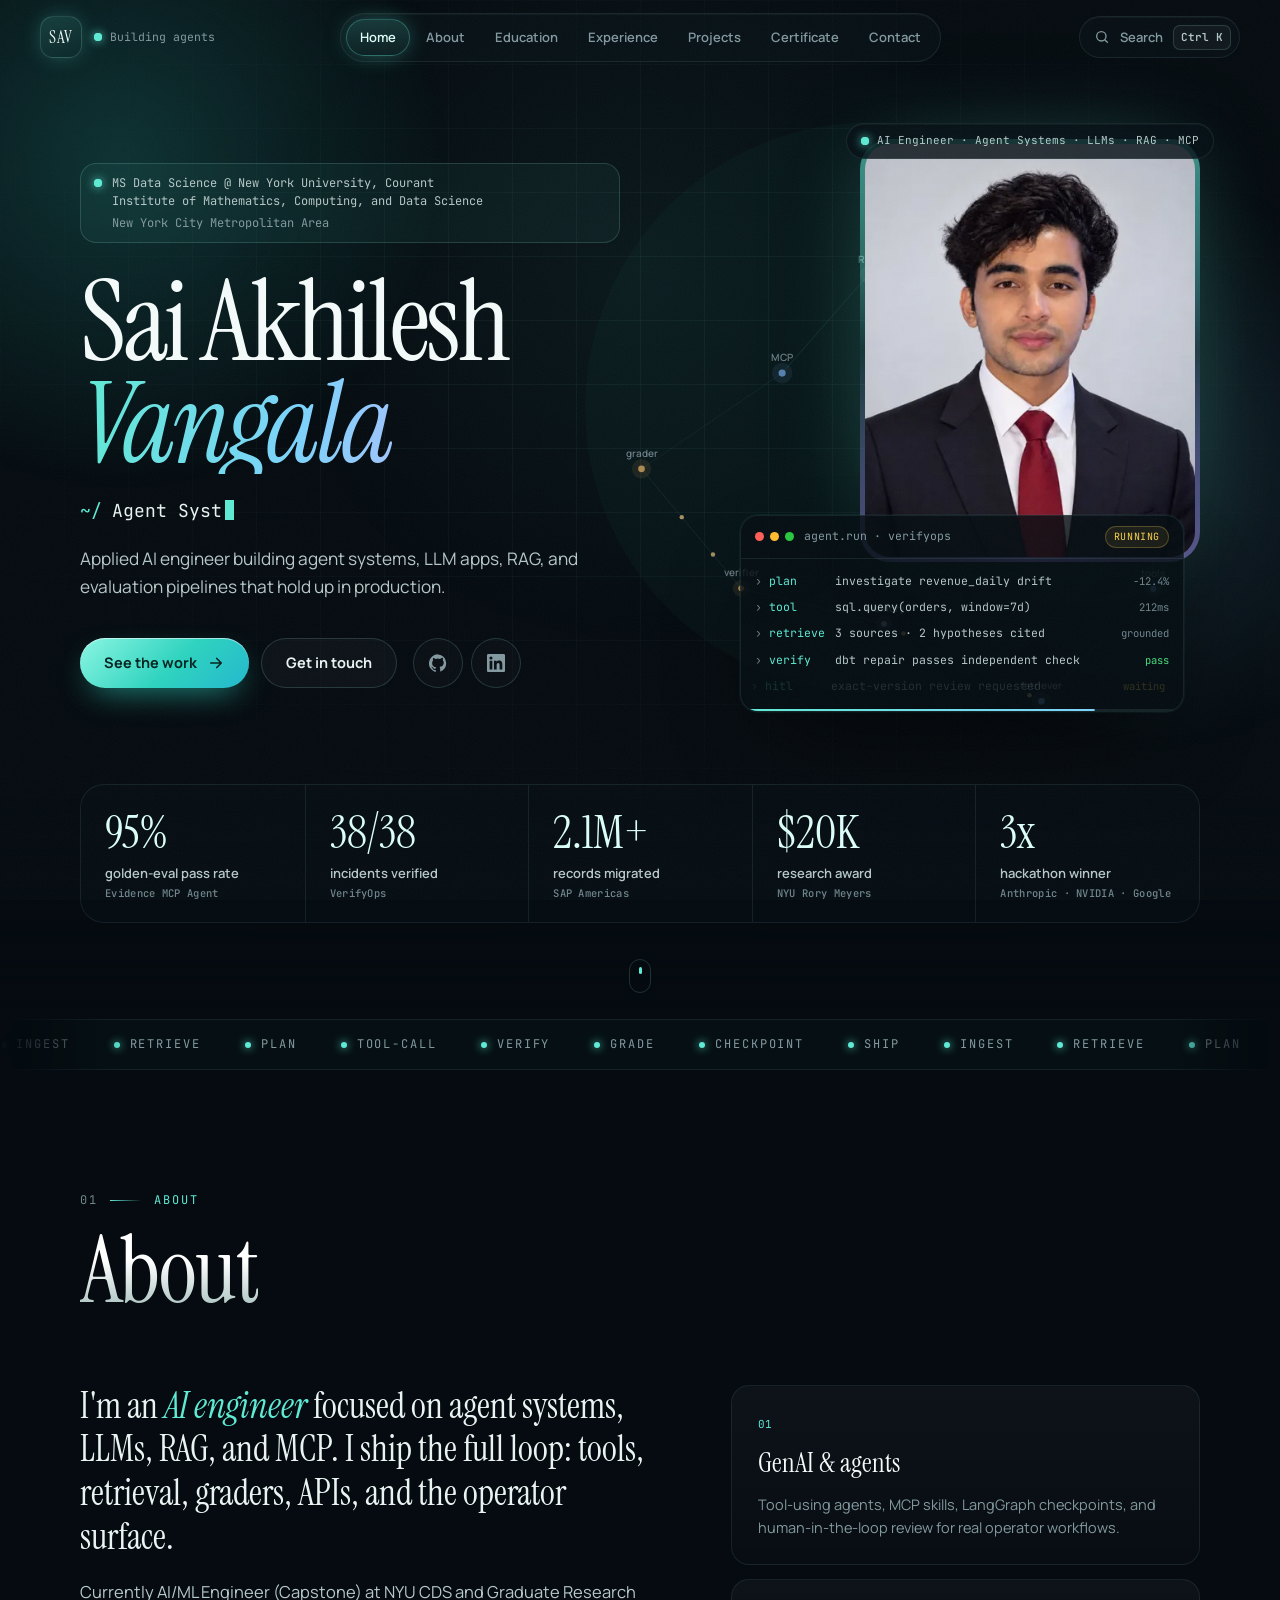
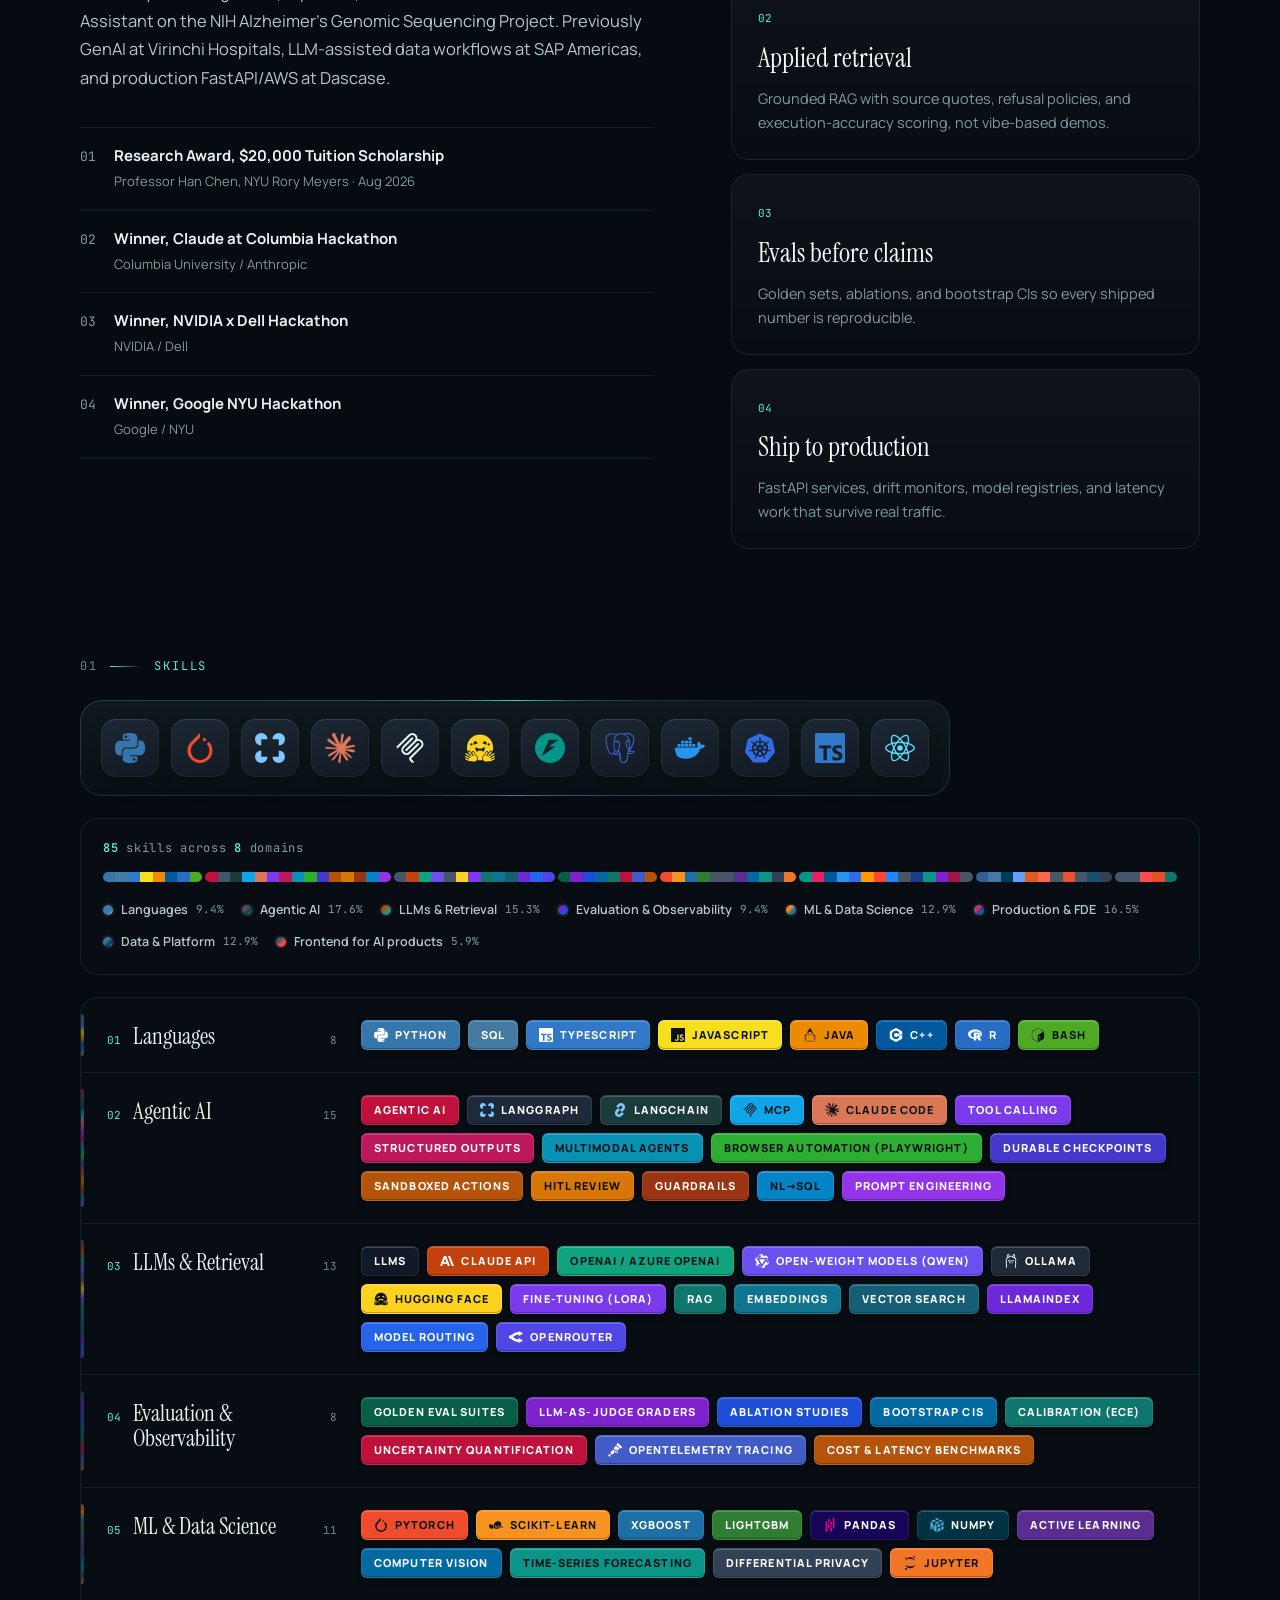
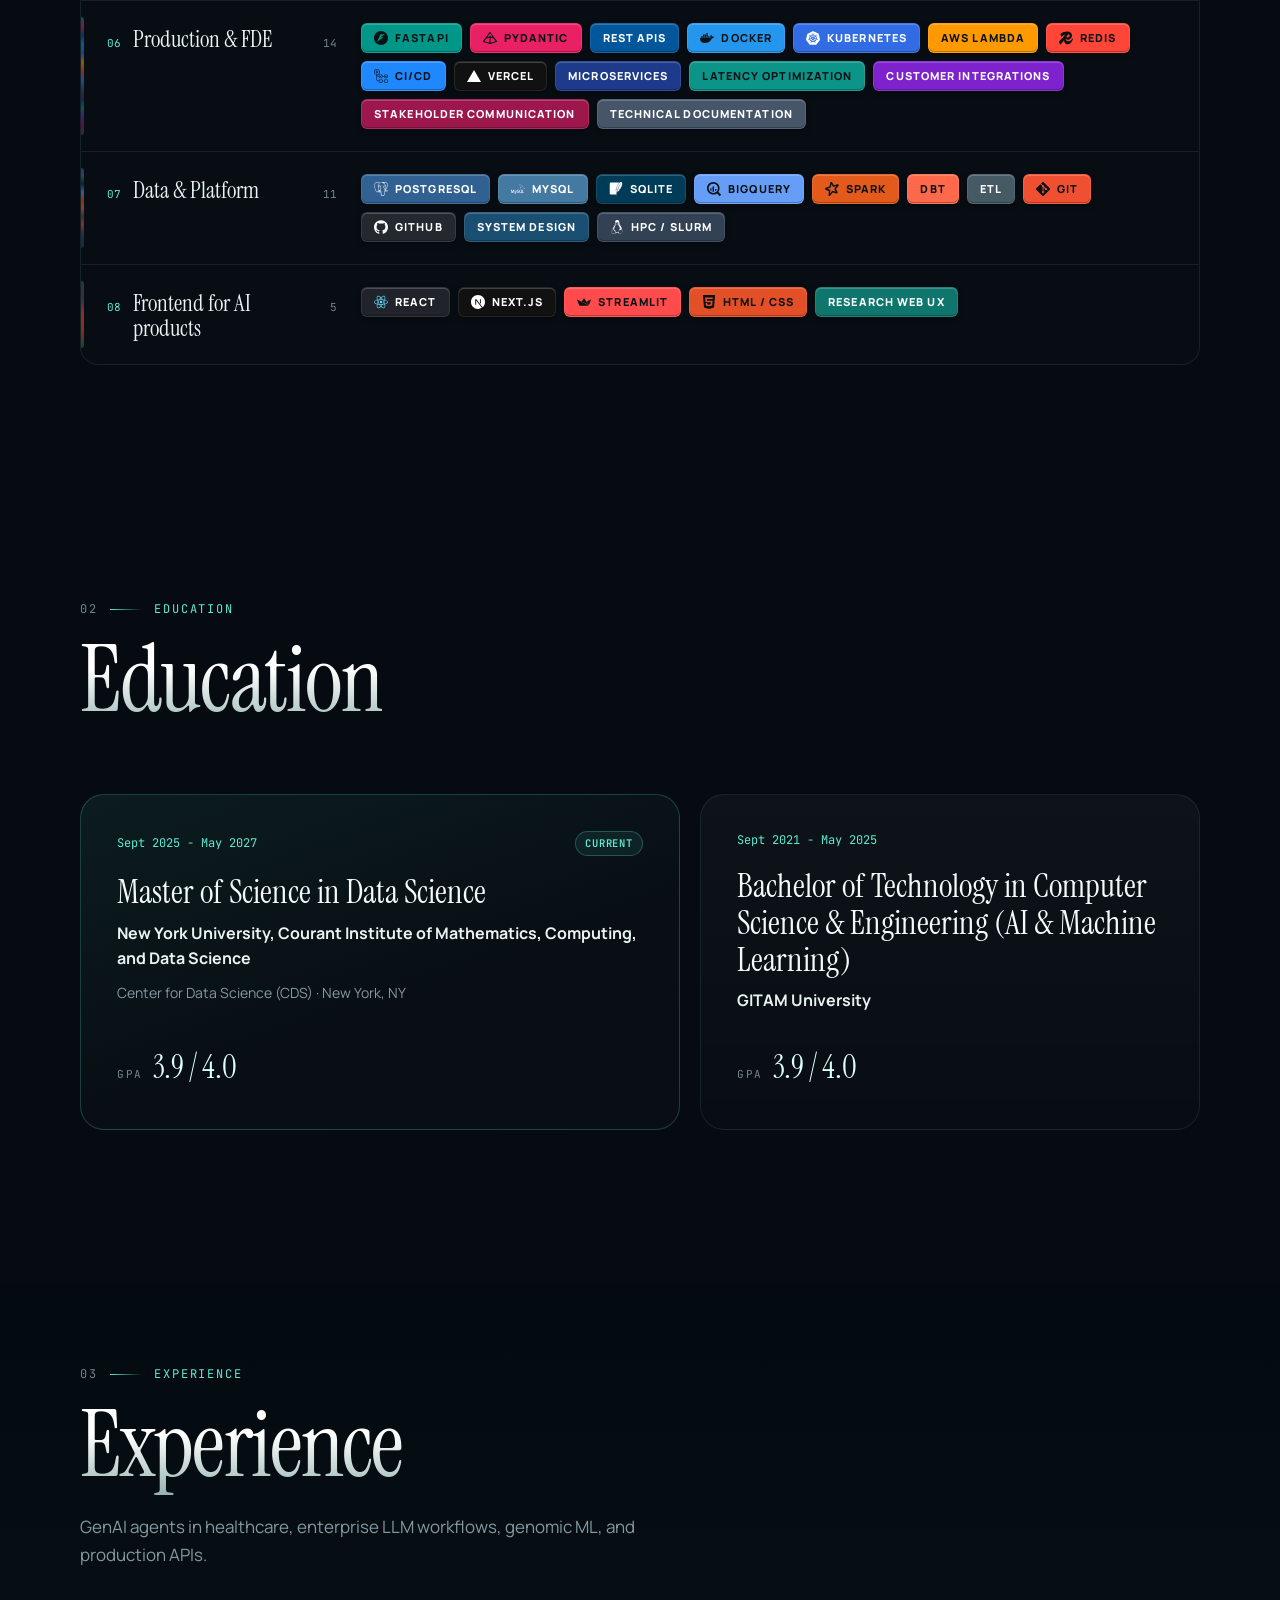
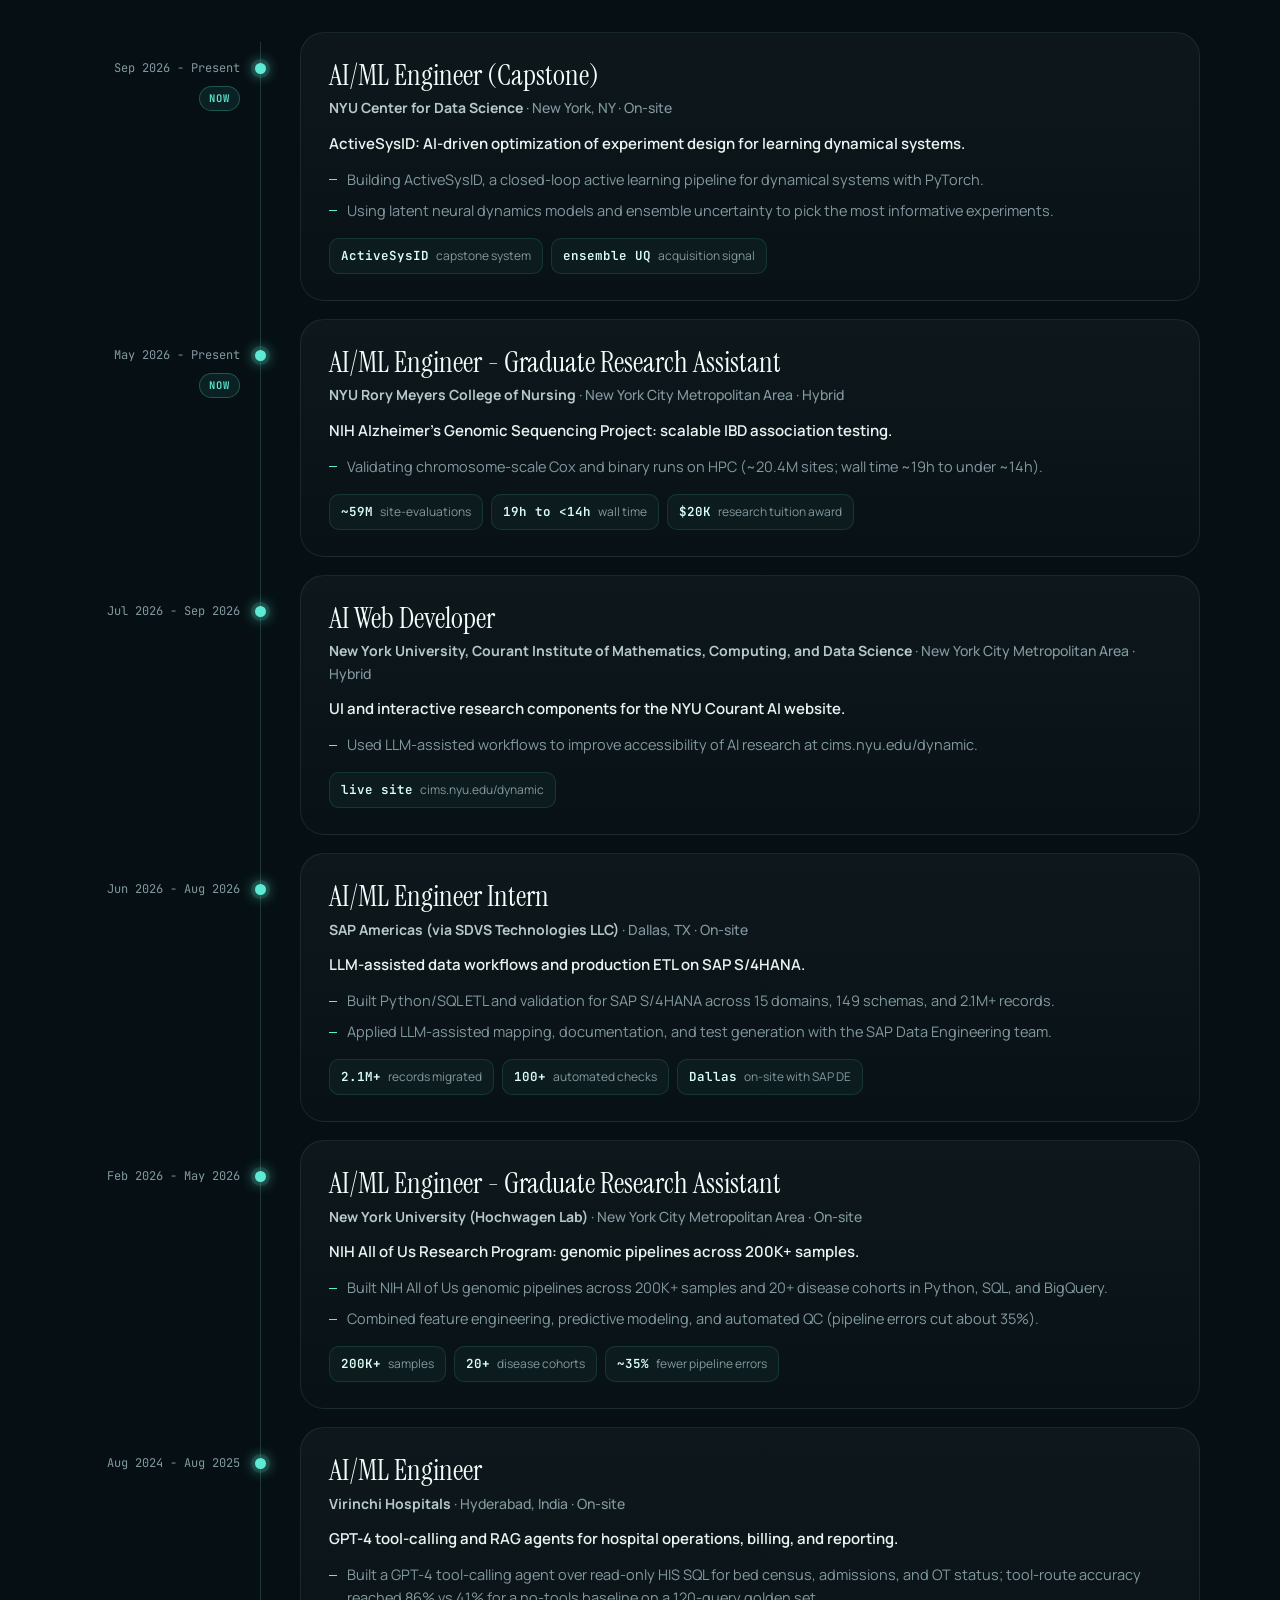
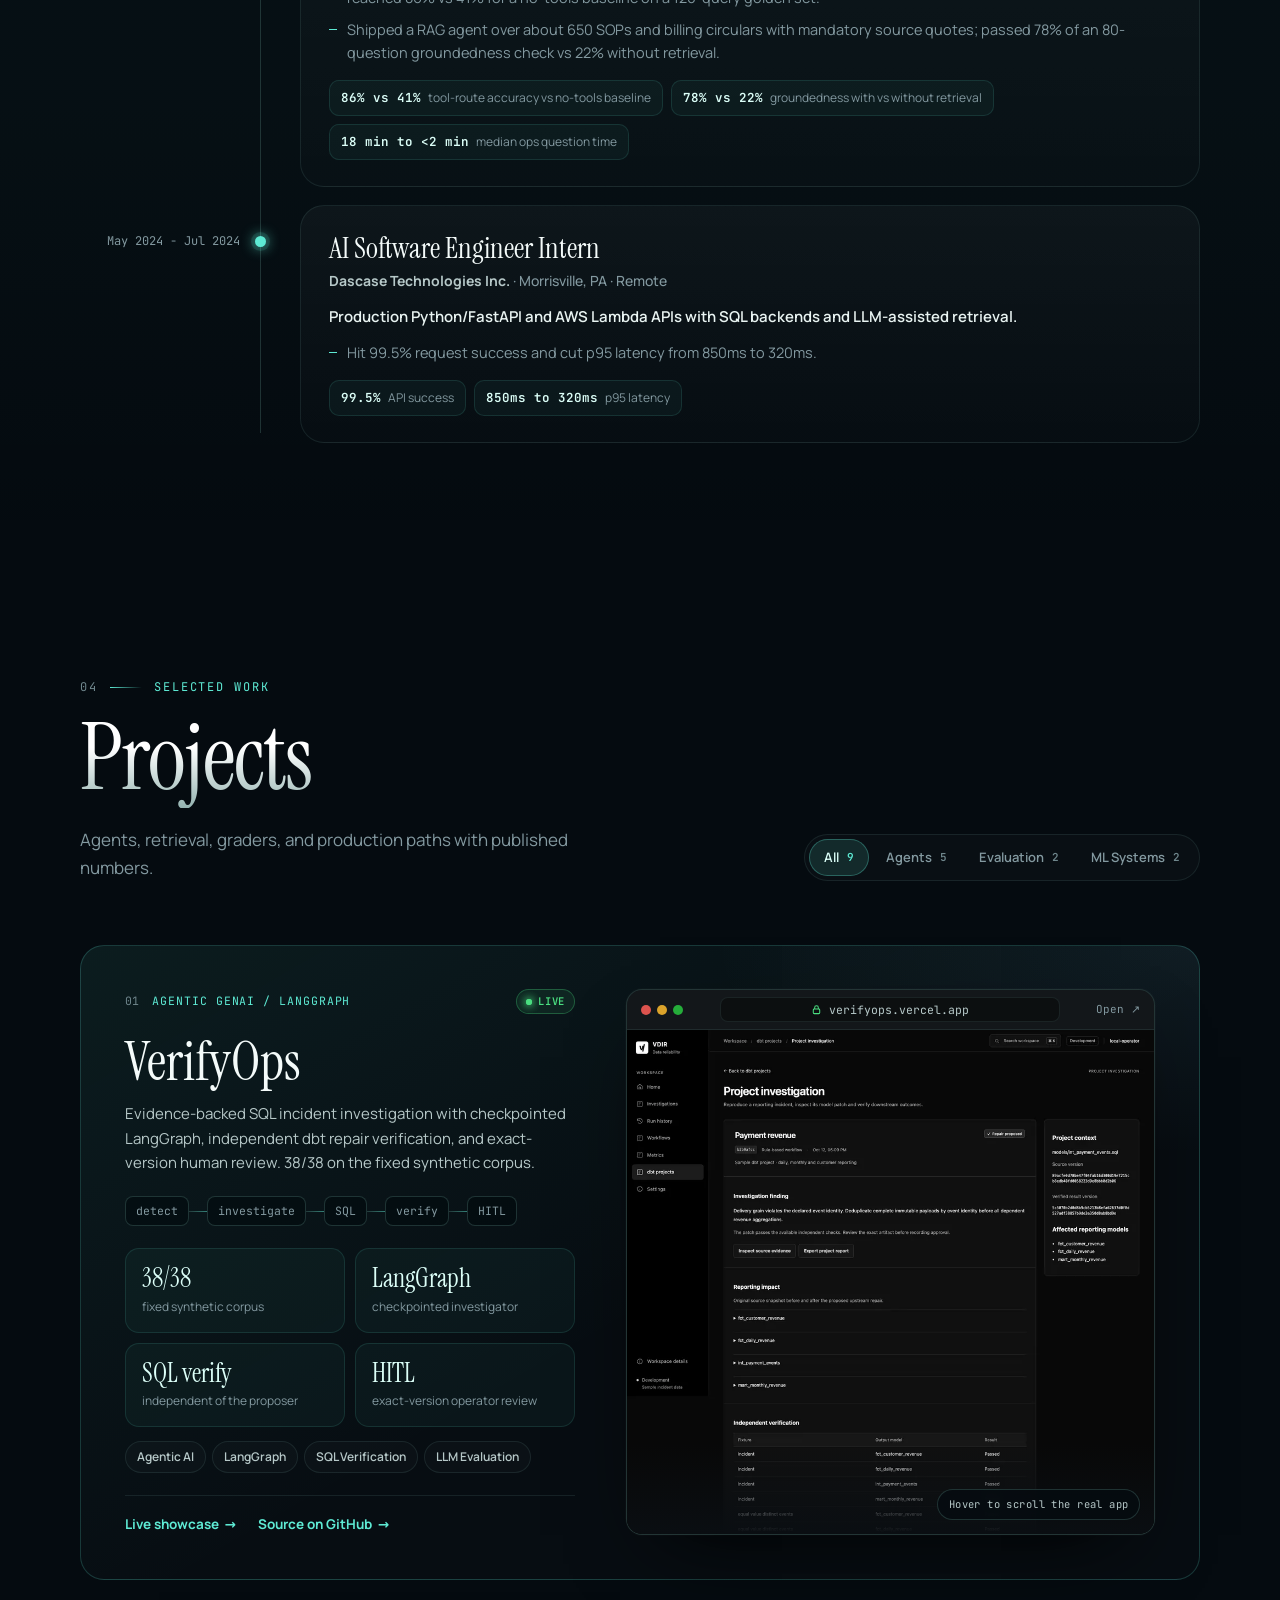
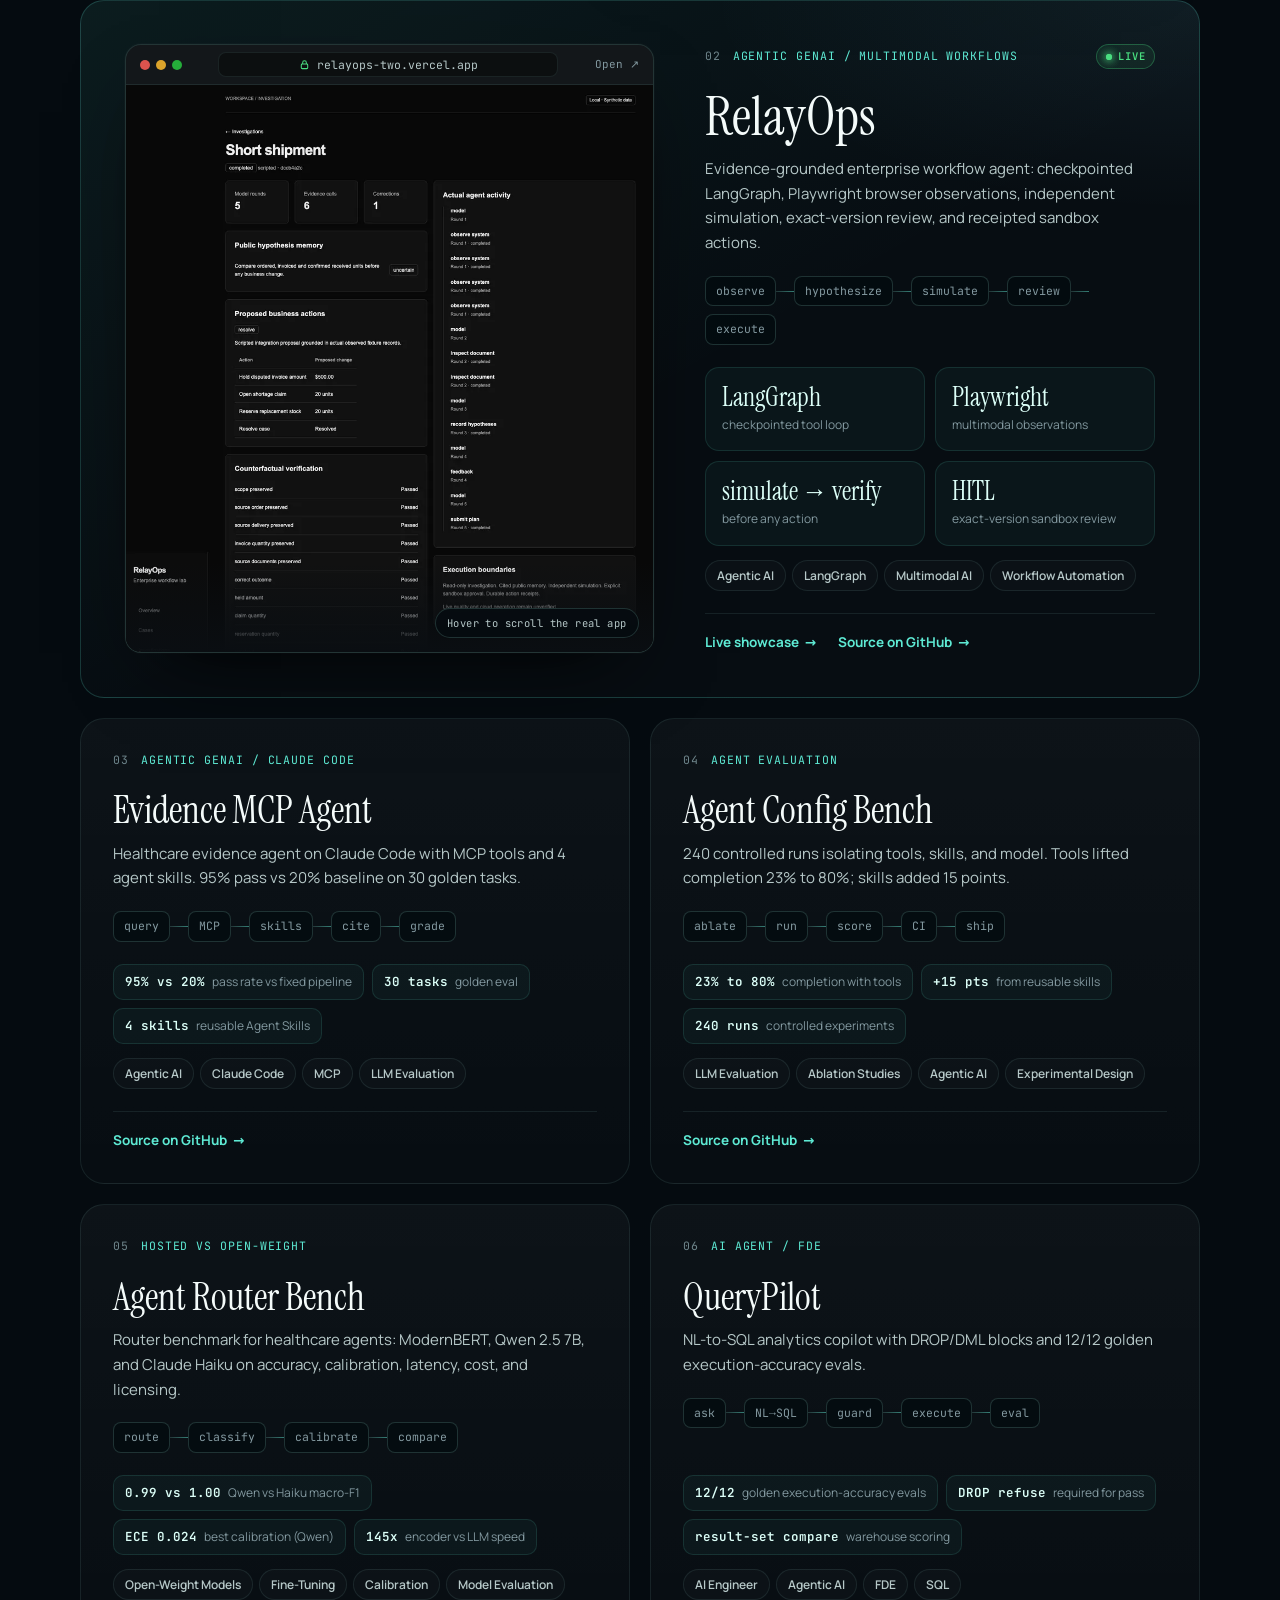
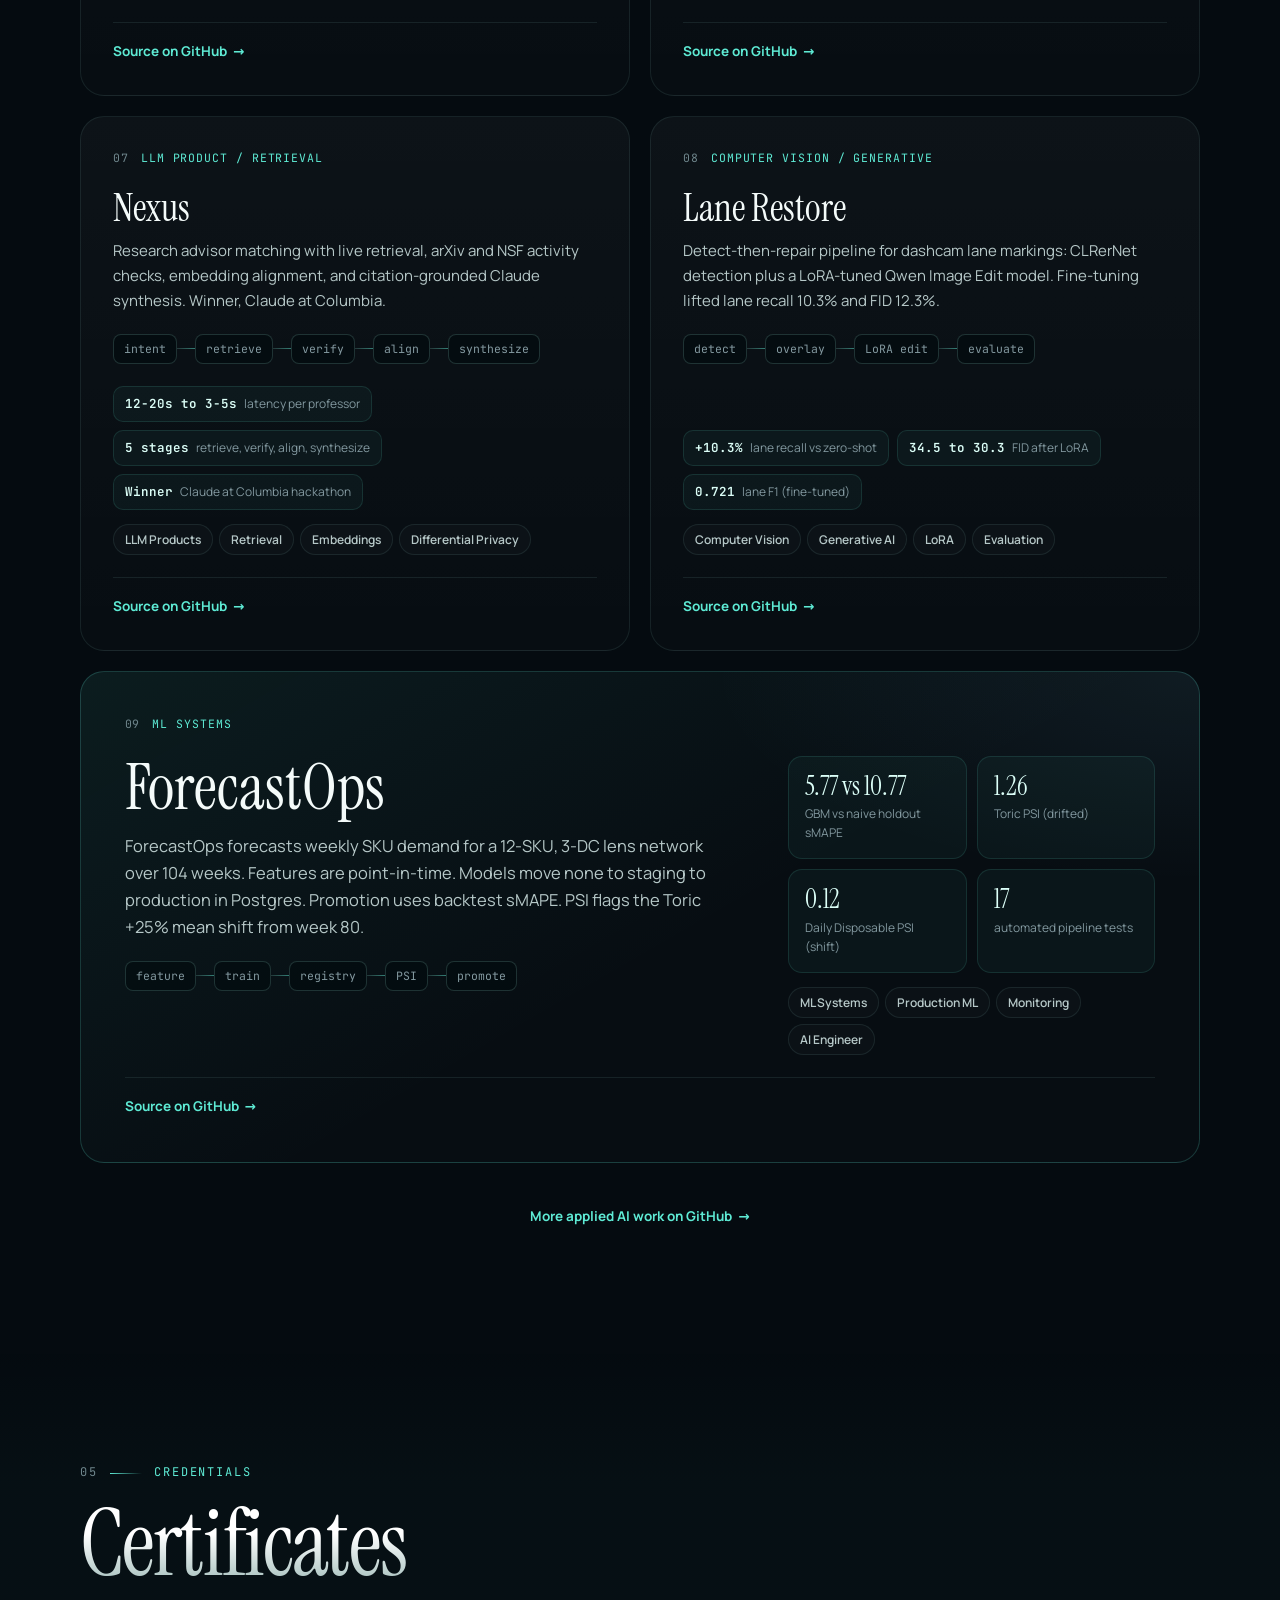
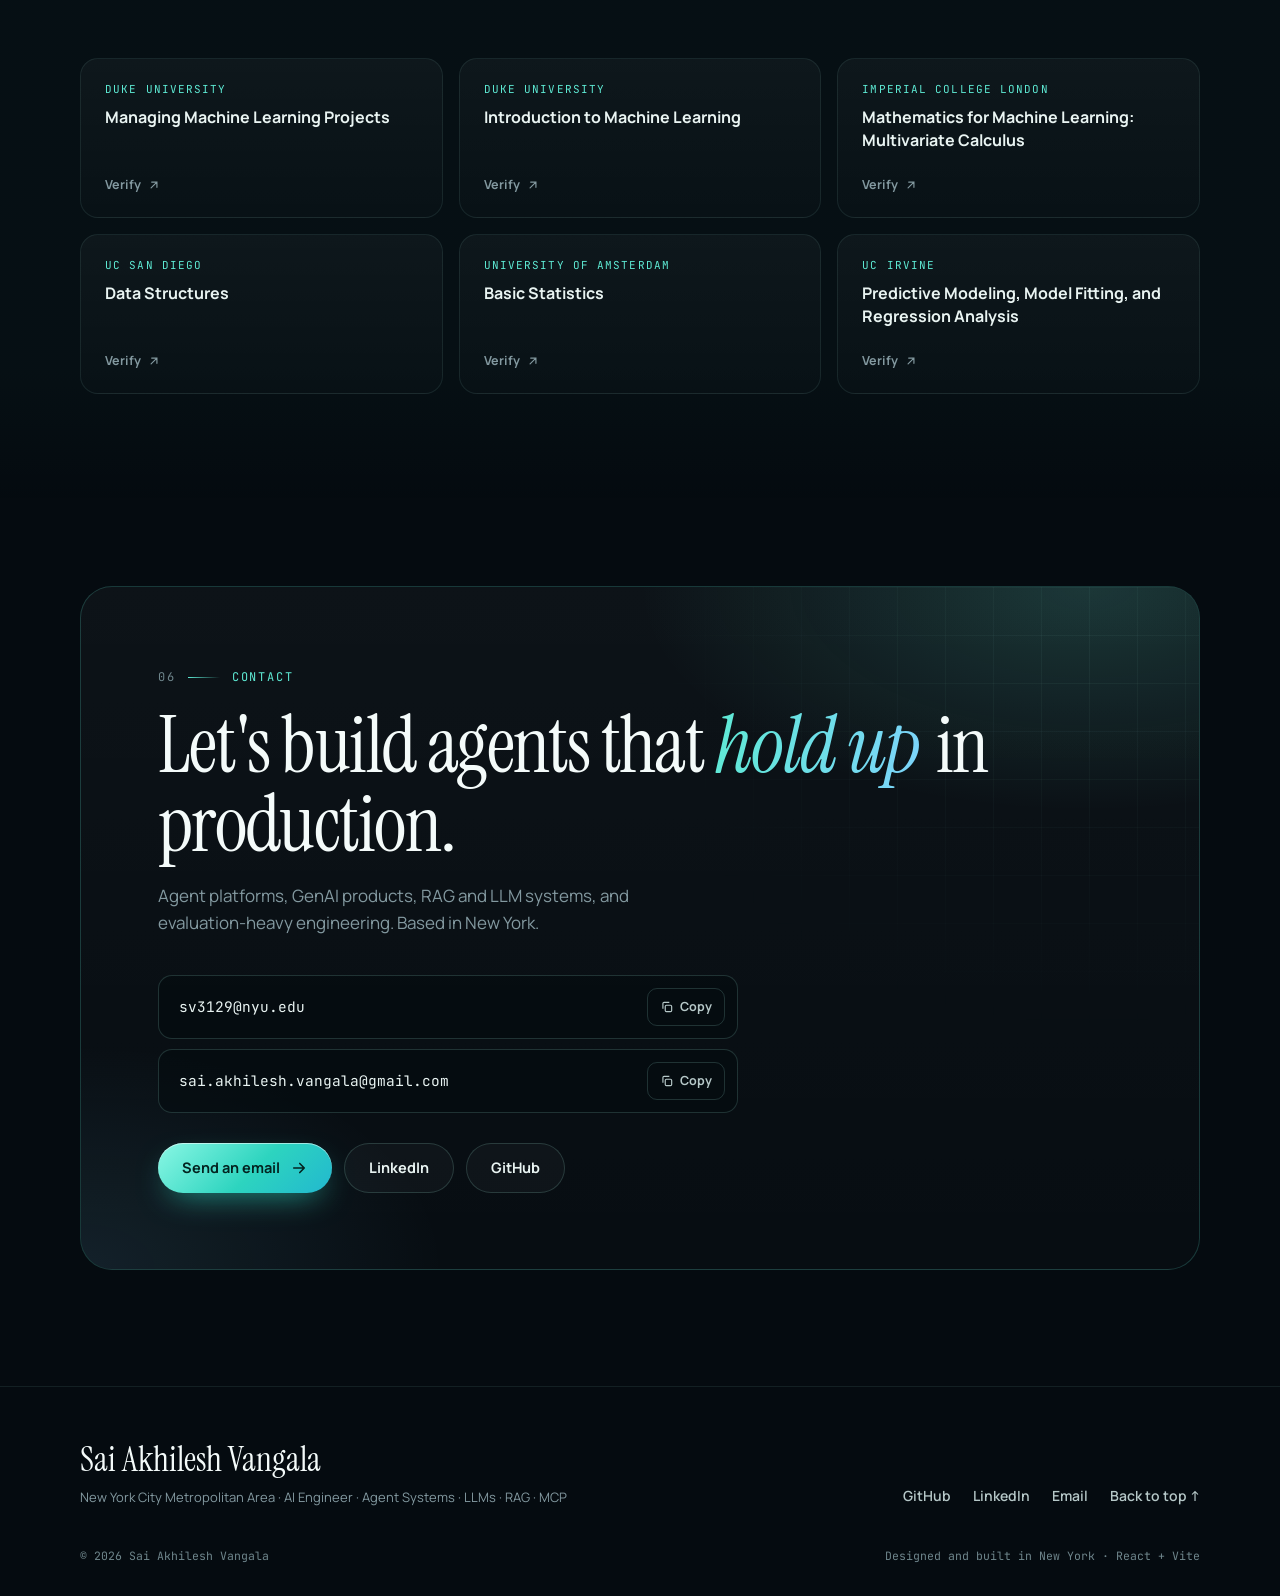
==== commit 95cf7cbb: "Skills: 85 evidence-backed skills across 8 domains Co-authored-by: Cursor <cursoragent@cursor.com>" ====
--- a/index.html
+++ b/index.html
@@ -62,7 +62,7 @@
       imagesizes="(max-width: 720px) 270px, 340px"
       fetchpriority="high"
     />
-    <script type="module" crossorigin src="/assets/index-jDxw5vSm.js"></script>
+    <script type="module" crossorigin src="/assets/index-CyL3uyQL.js"></script>
     <link rel="stylesheet" crossorigin href="/assets/index-VZtmzKhu.css">
   </head>
   <body>
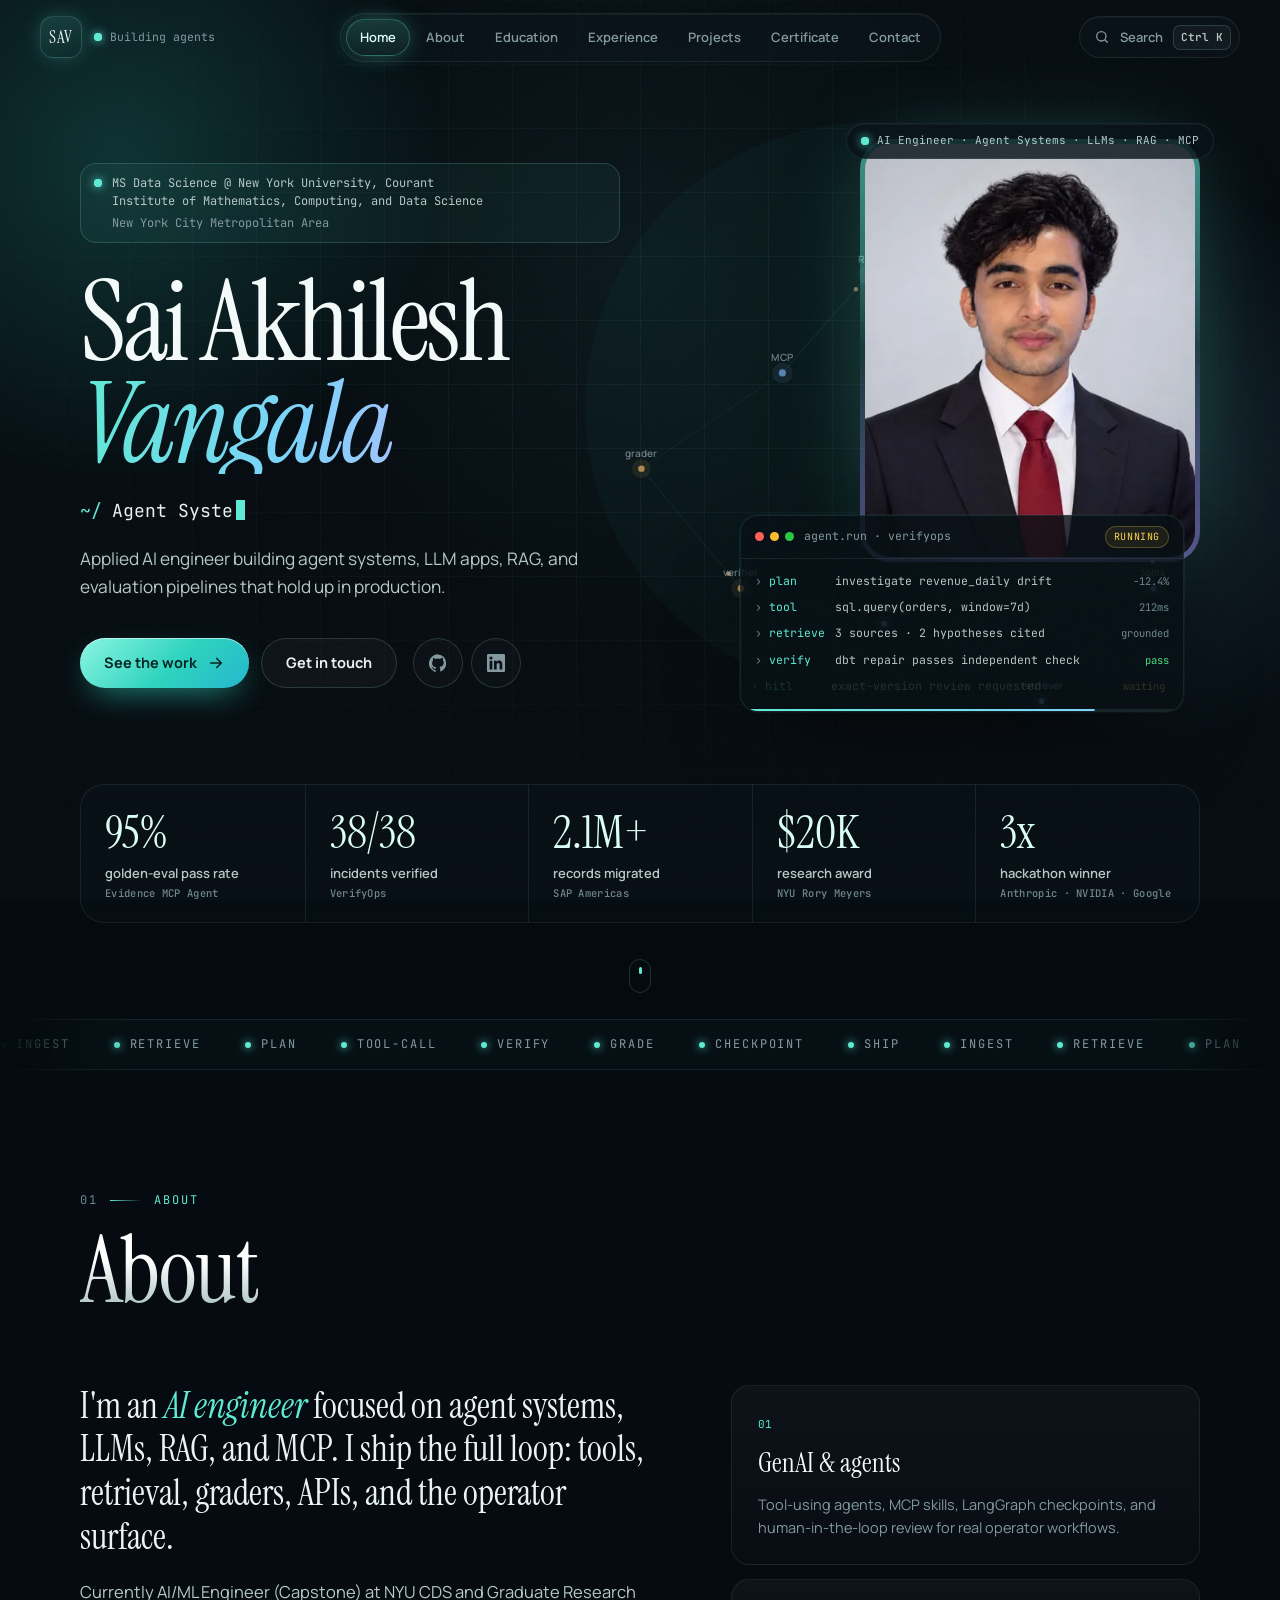
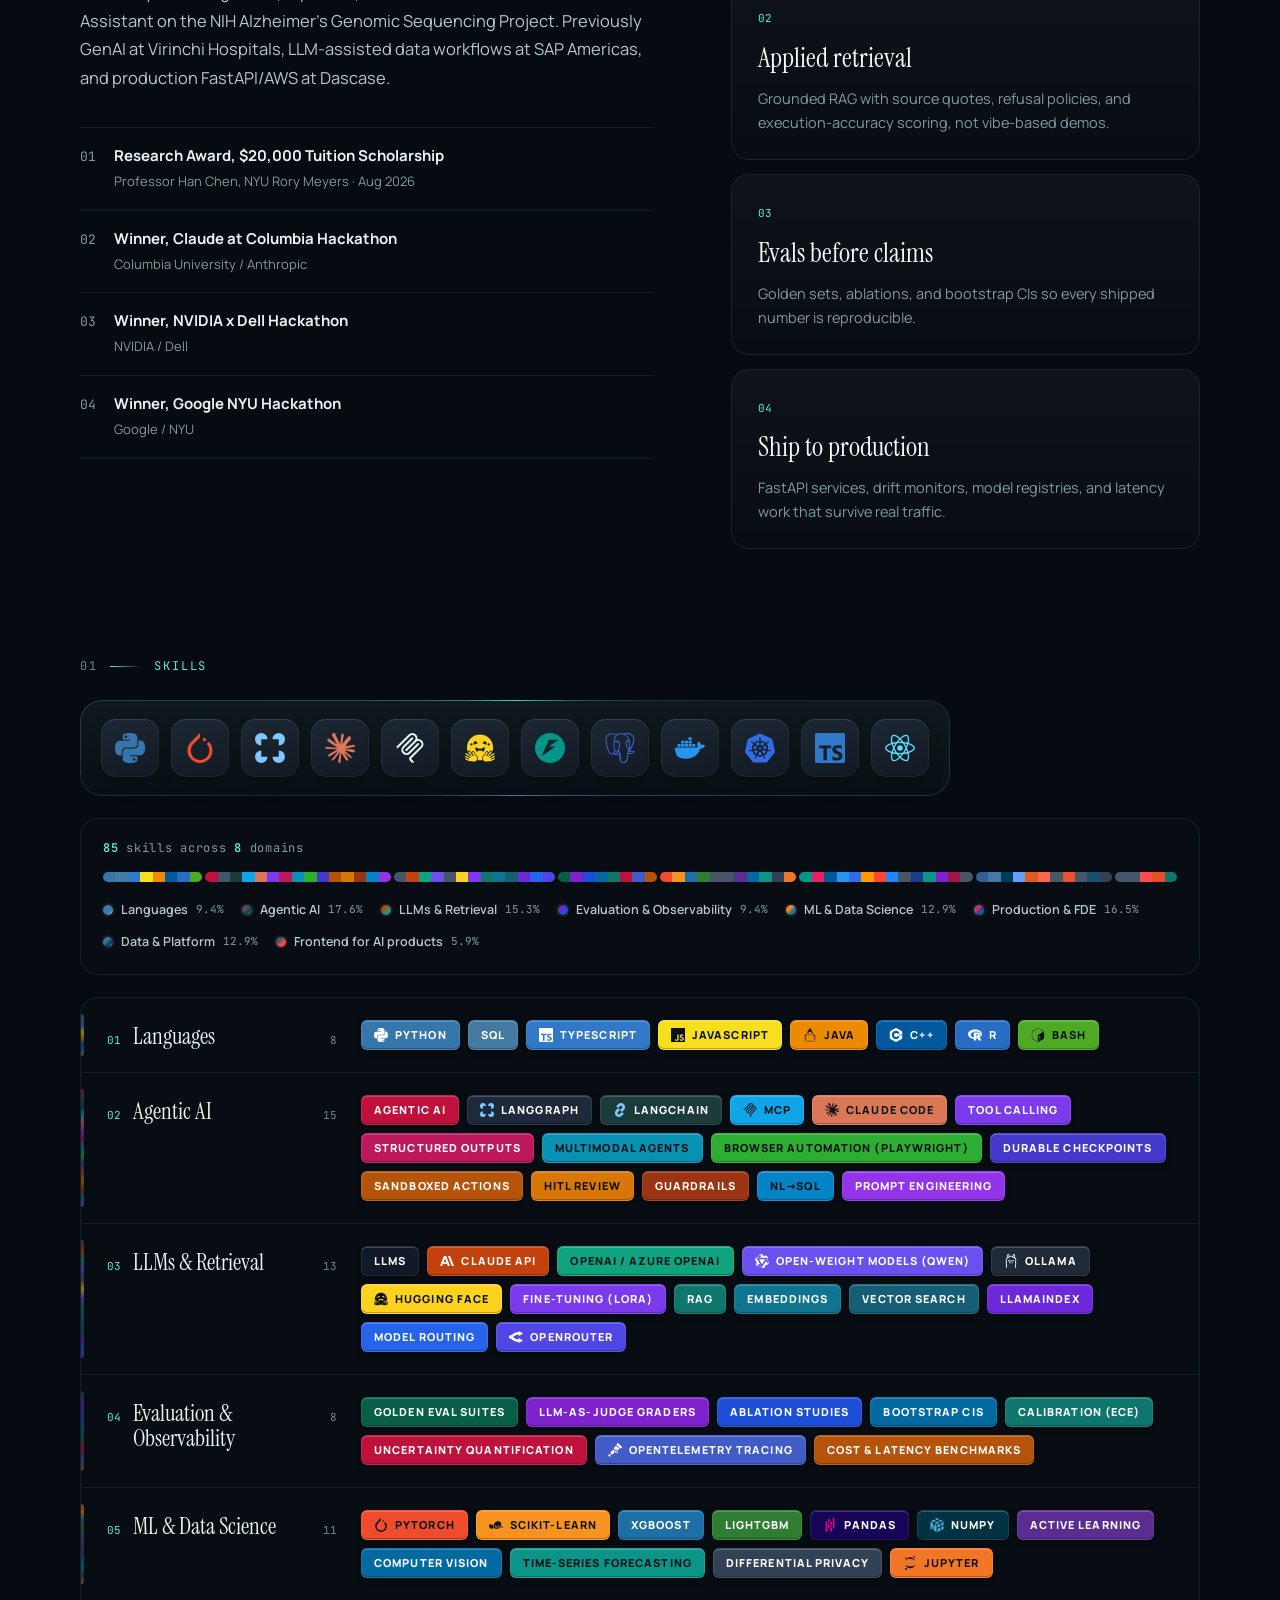
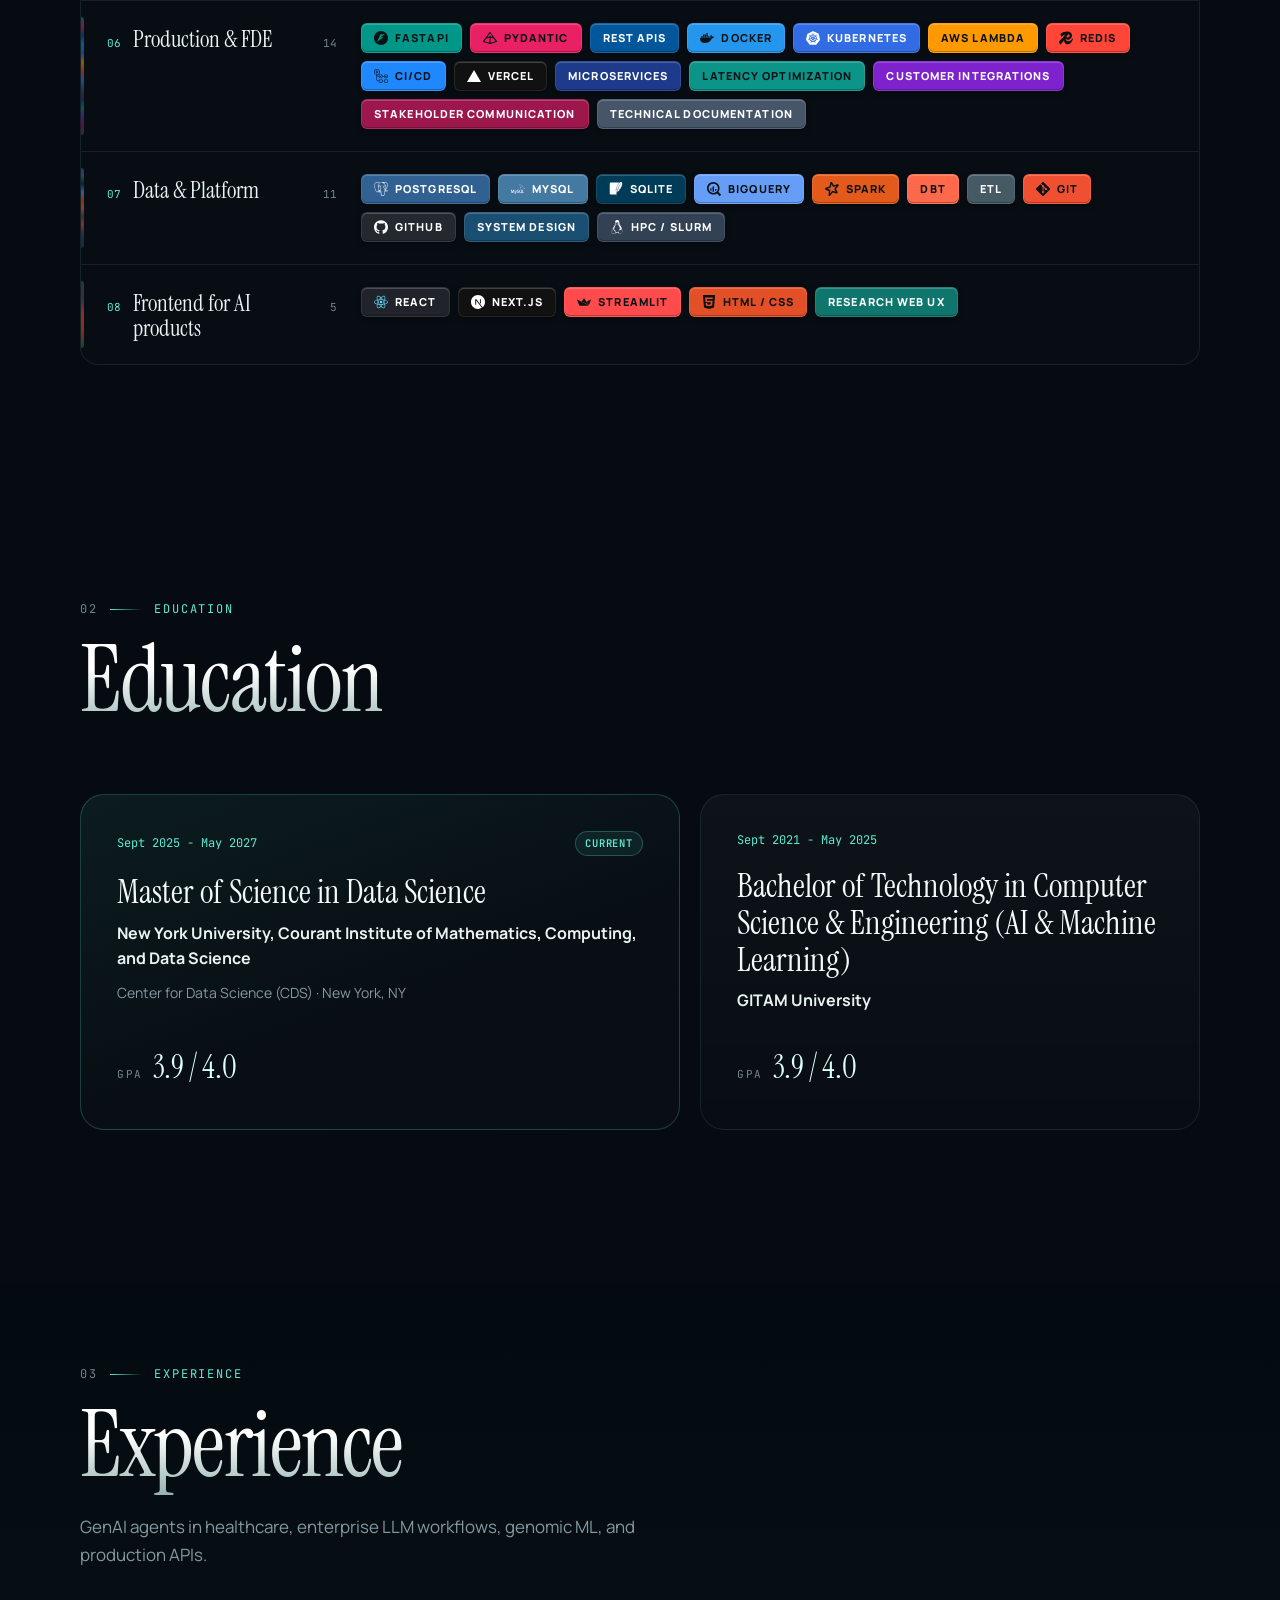
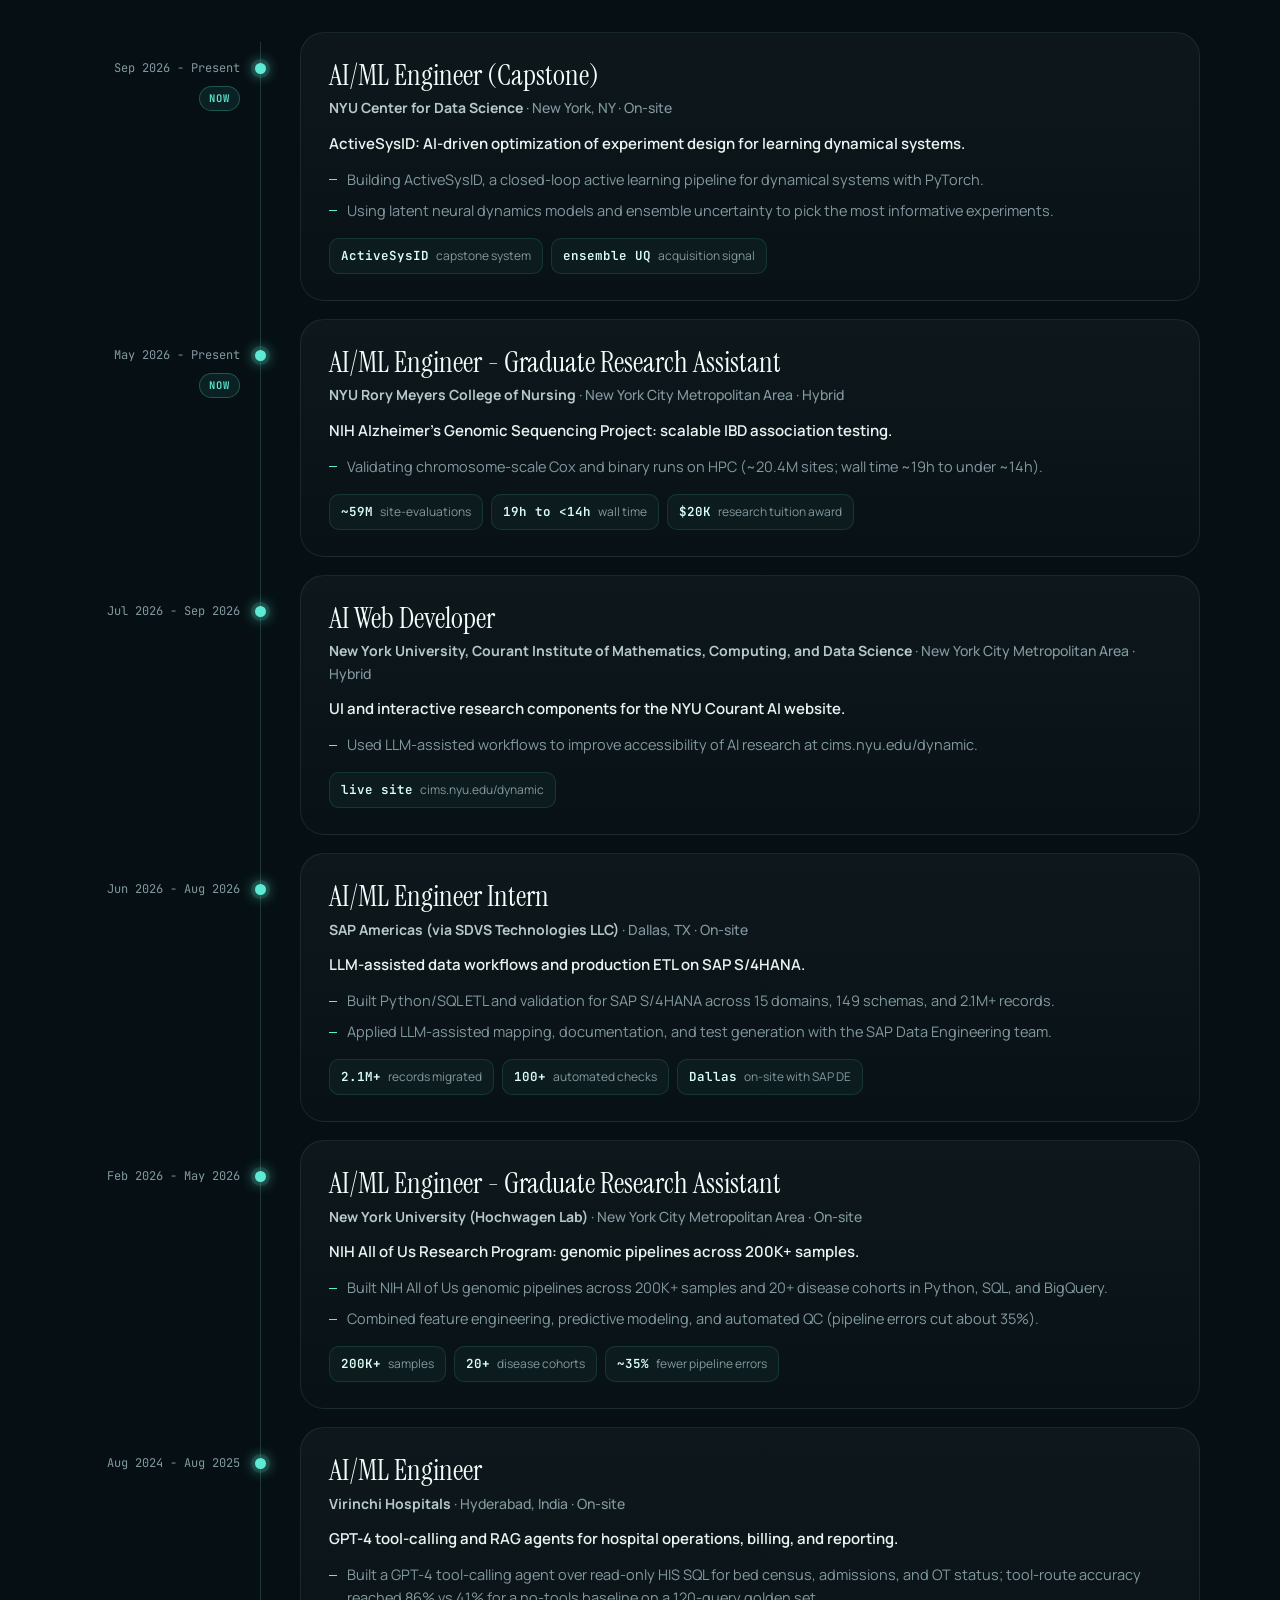
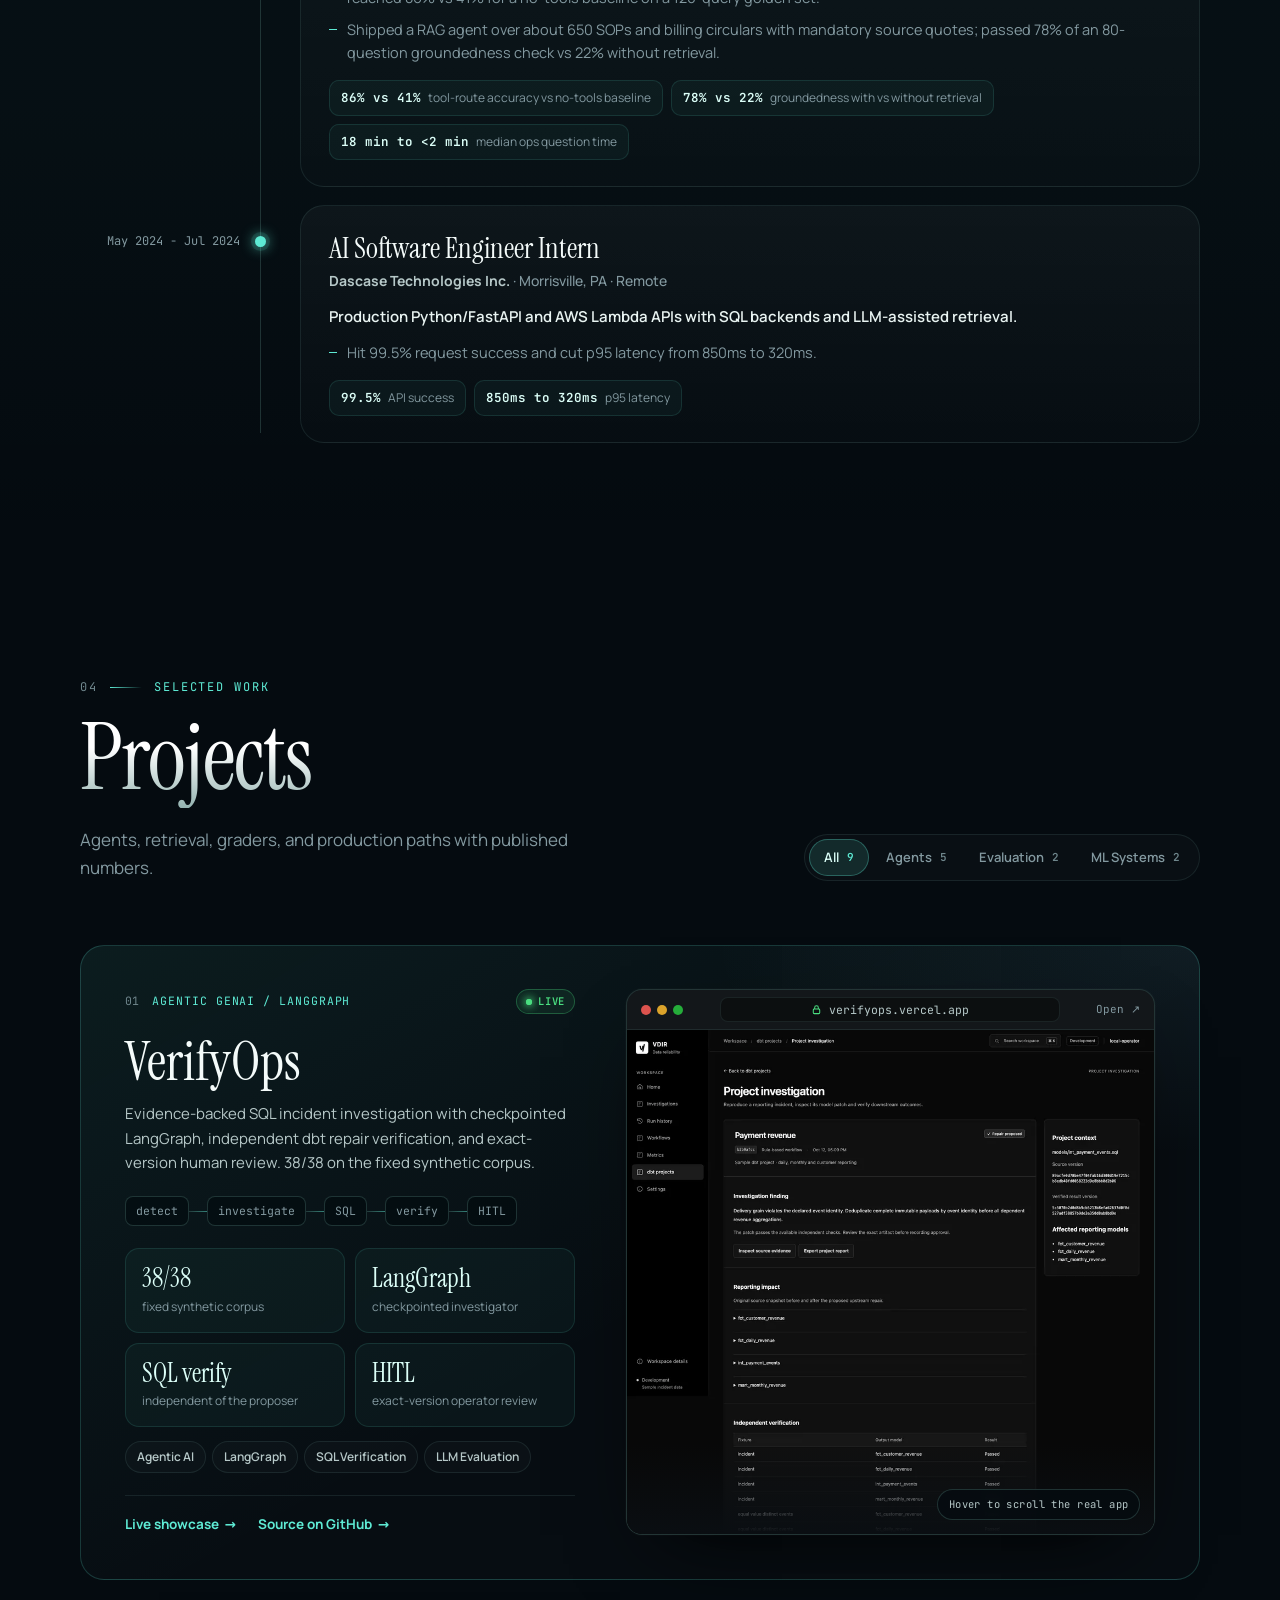
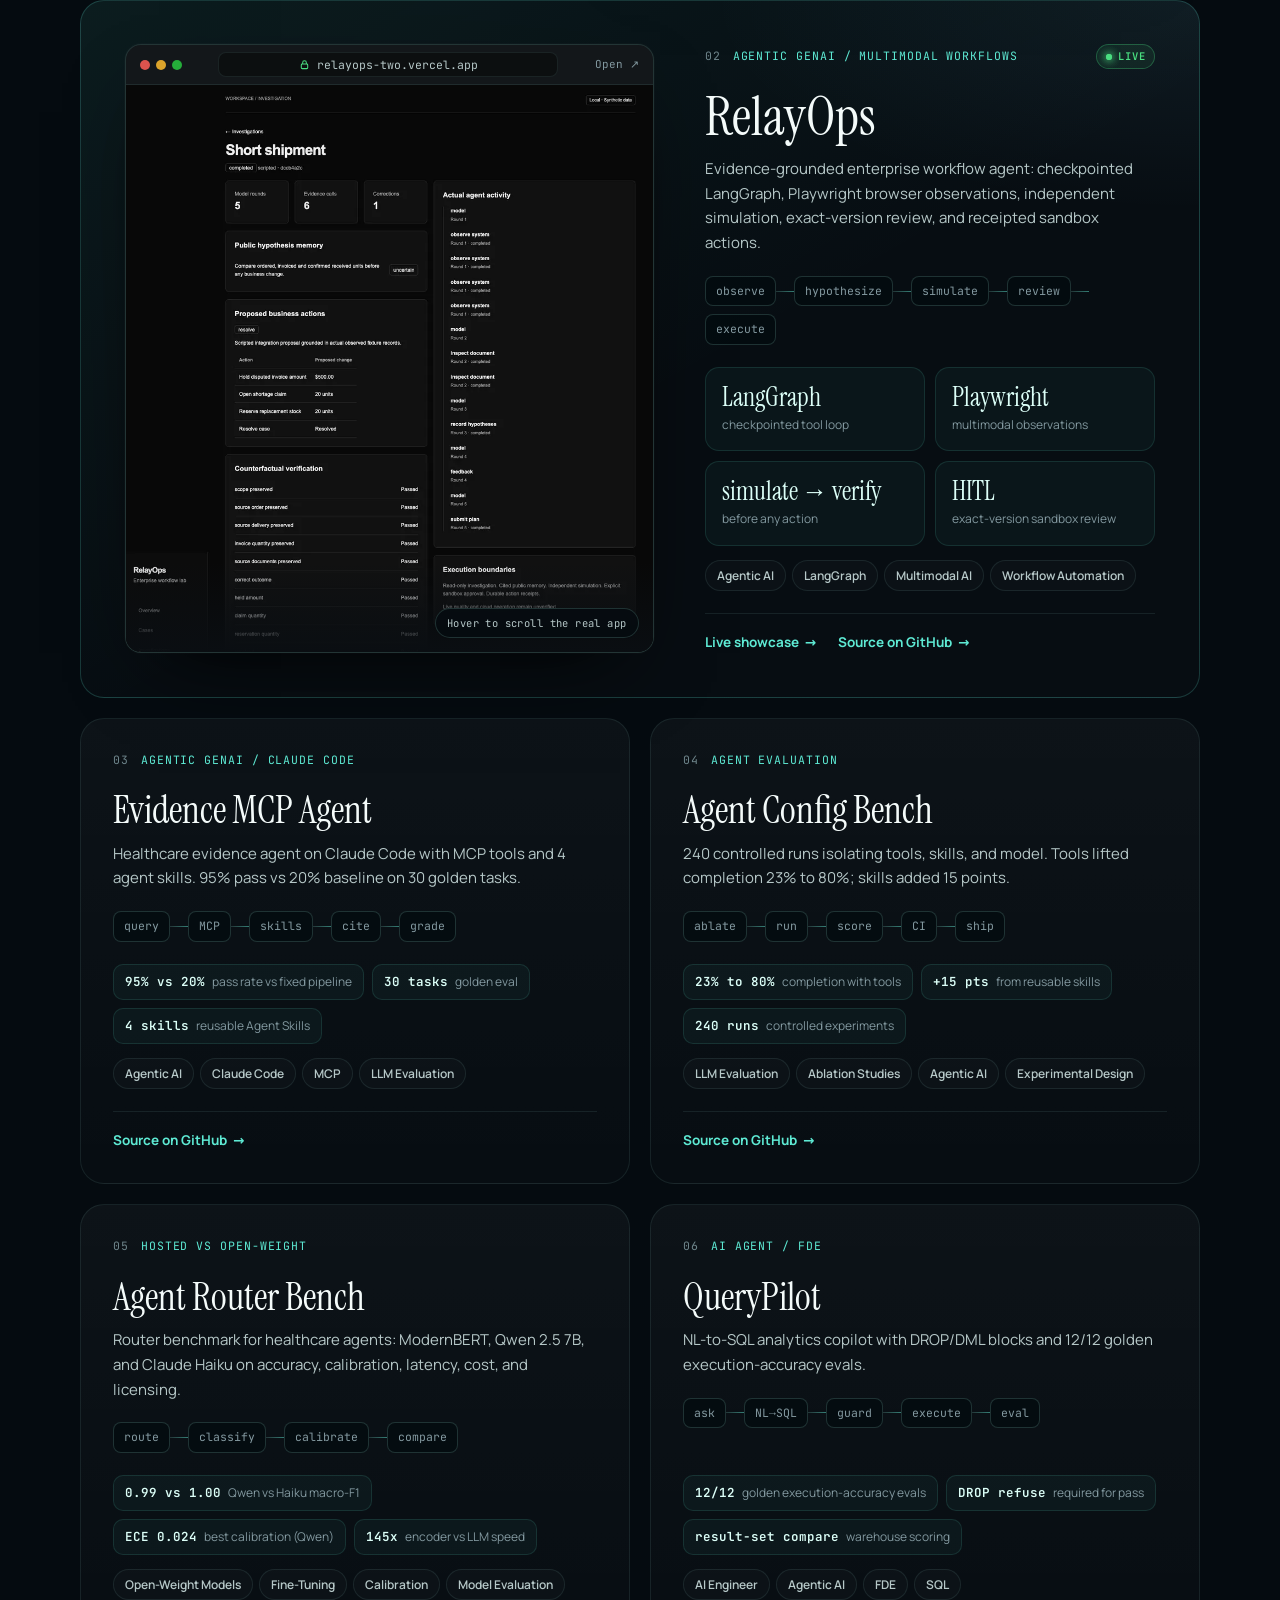
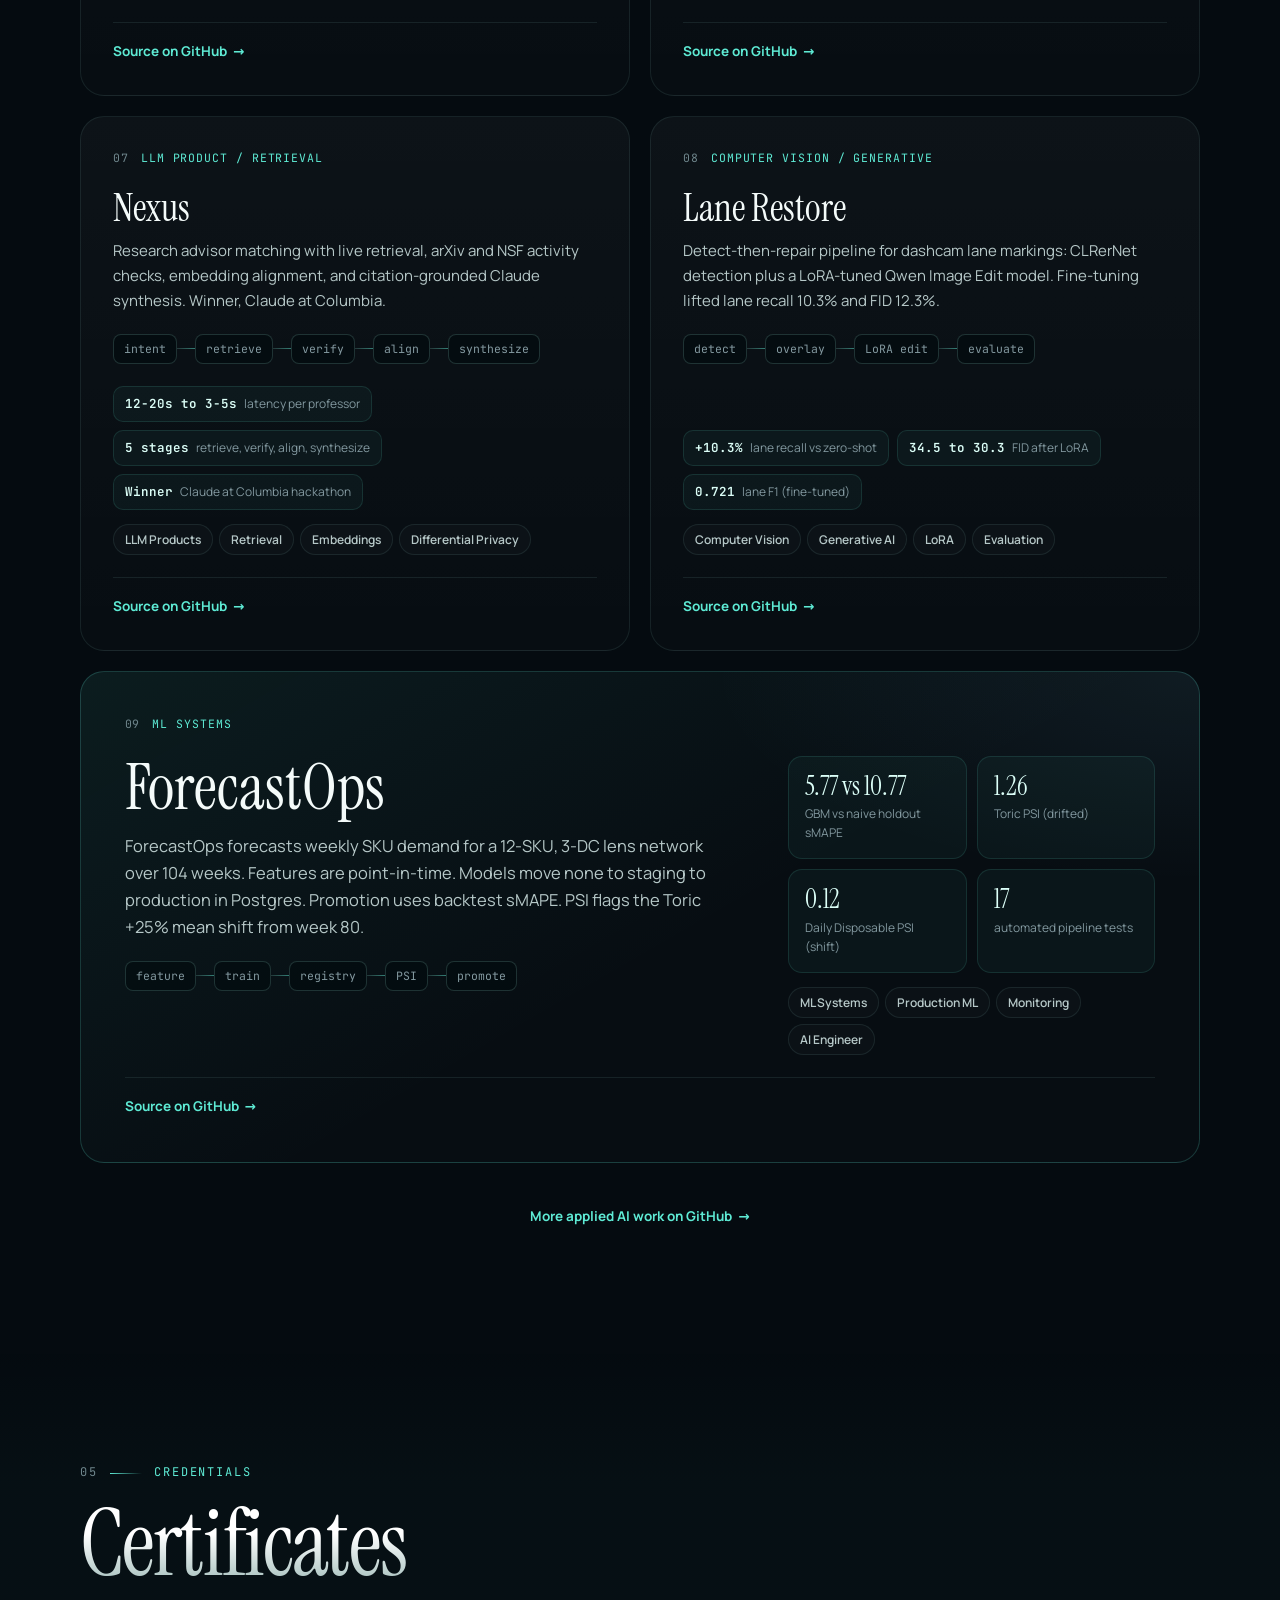
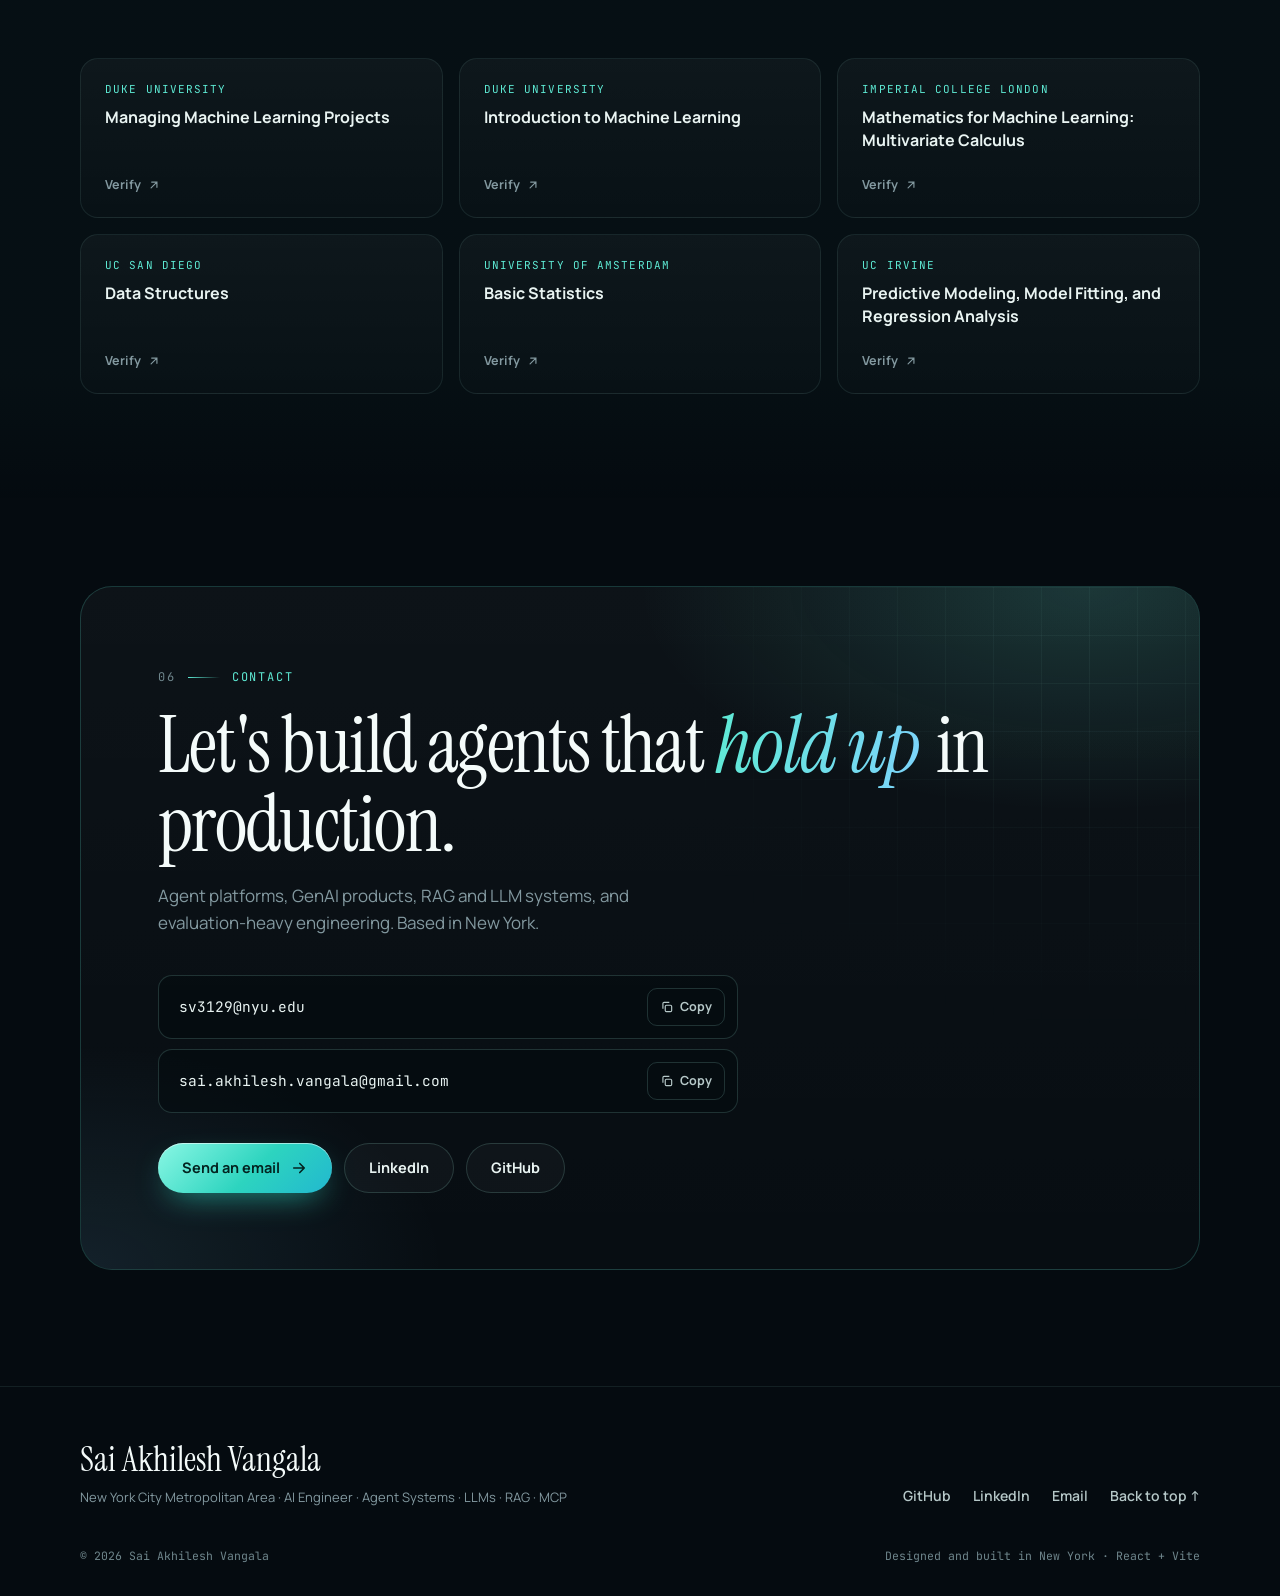
==== commit 598f8043: "Fix LinkedIn URL Co-authored-by: Cursor <cursoragent@cursor.com>" ====
--- a/index.html
+++ b/index.html
@@ -50,7 +50,7 @@
           { "@type": "CollegeOrUniversity", "name": "GITAM University" }
         ],
         "knowsAbout": ["AI agents", "Large language models", "Retrieval-augmented generation", "Model Context Protocol", "LLM evaluation"],
-        "sameAs": ["https://github.com/Akhilesh-Vangala", "https://www.linkedin.com/in/akhilesh-nyu"]
+        "sameAs": ["https://github.com/Akhilesh-Vangala", "https://www.linkedin.com/in/sai-akhilesh-vangala"]
       }
     </script>
 
@@ -62,7 +62,7 @@
       imagesizes="(max-width: 720px) 270px, 340px"
       fetchpriority="high"
     />
-    <script type="module" crossorigin src="/assets/index-CyL3uyQL.js"></script>
+    <script type="module" crossorigin src="/assets/index-CJac6FjB.js"></script>
     <link rel="stylesheet" crossorigin href="/assets/index-VZtmzKhu.css">
   </head>
   <body>
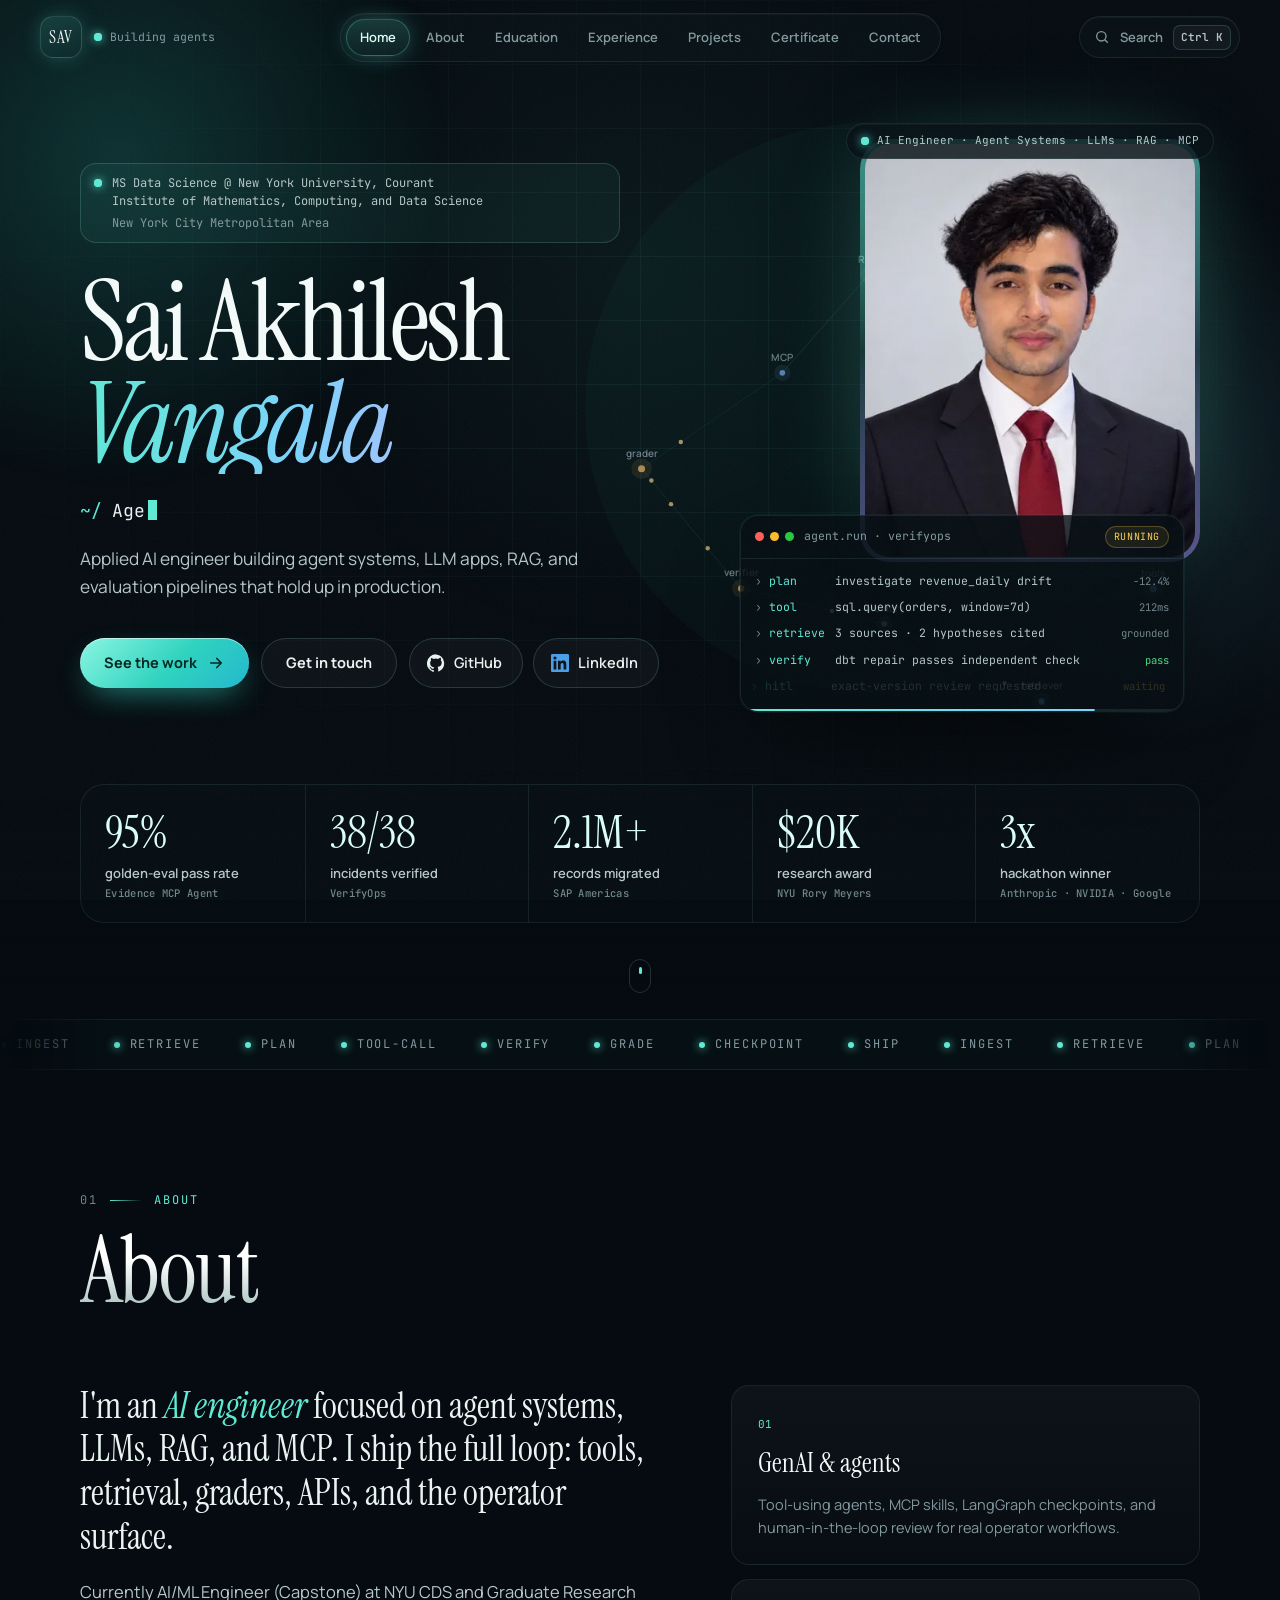
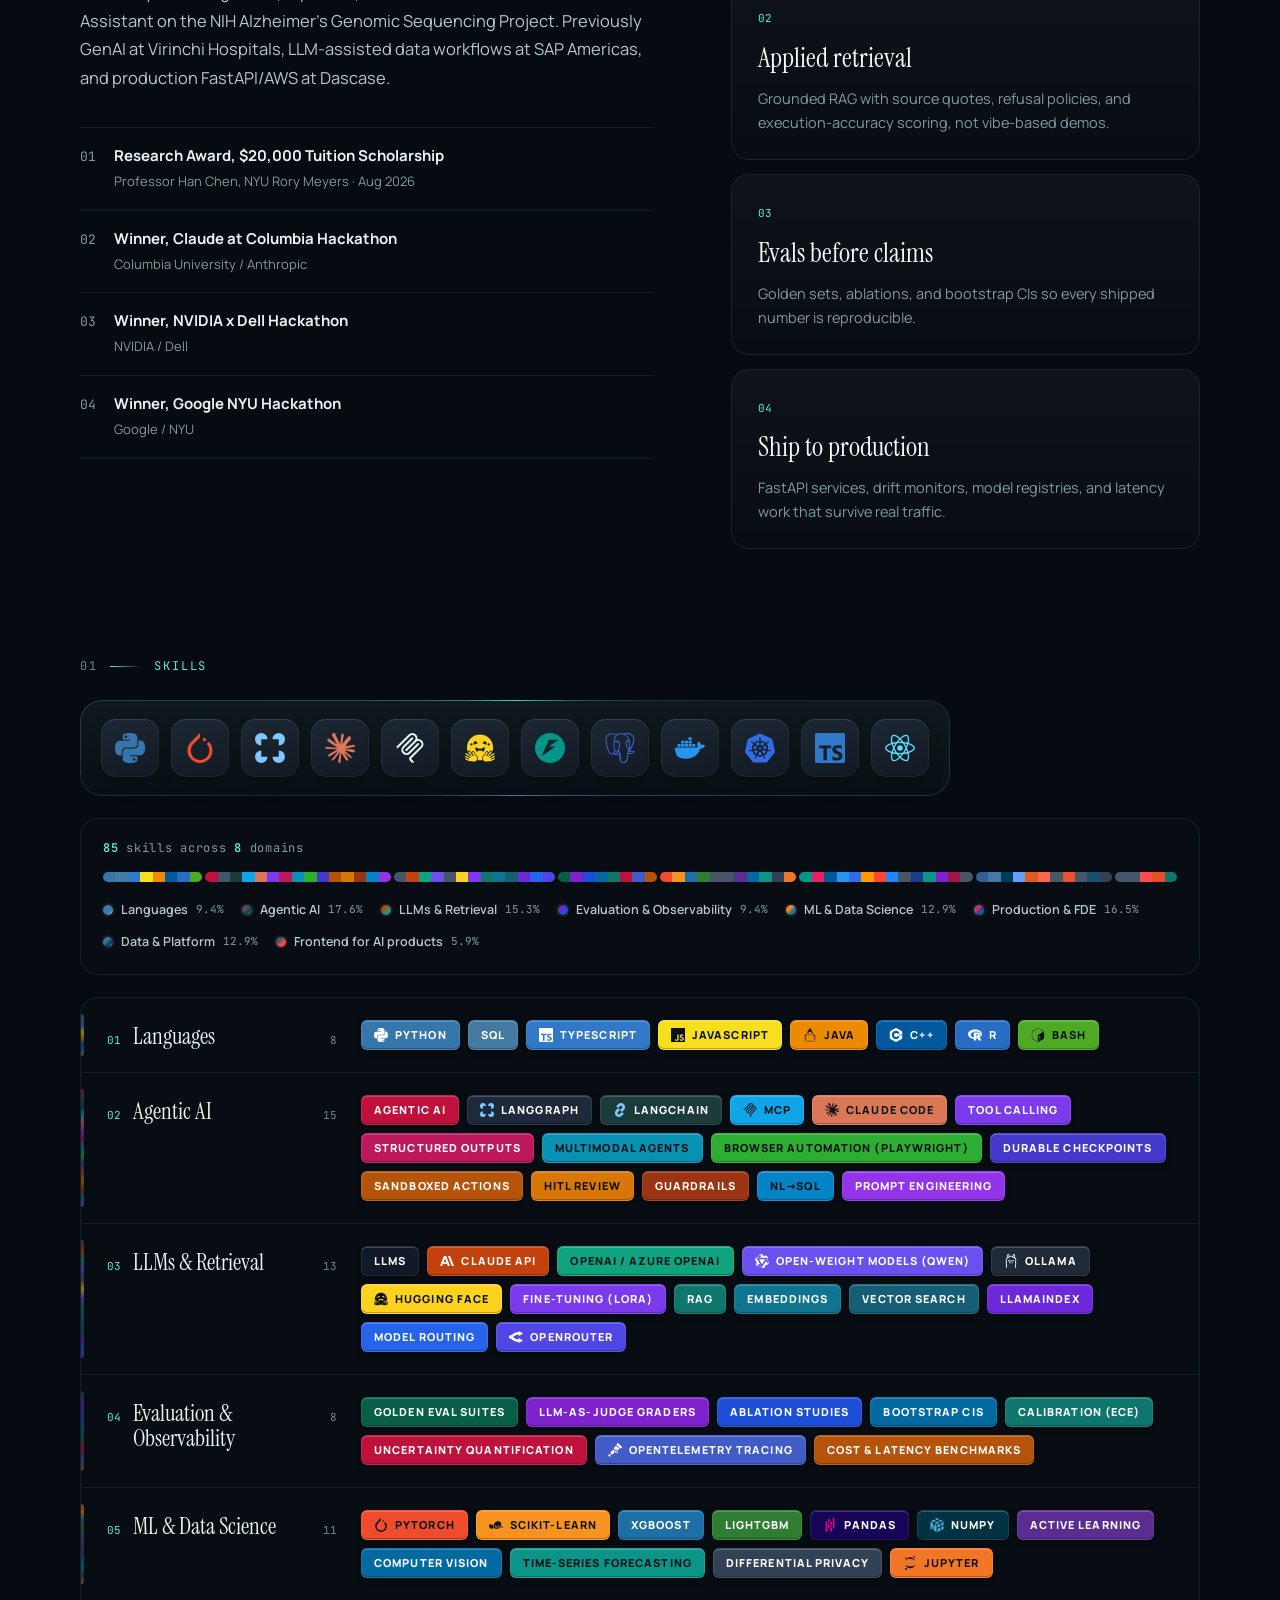
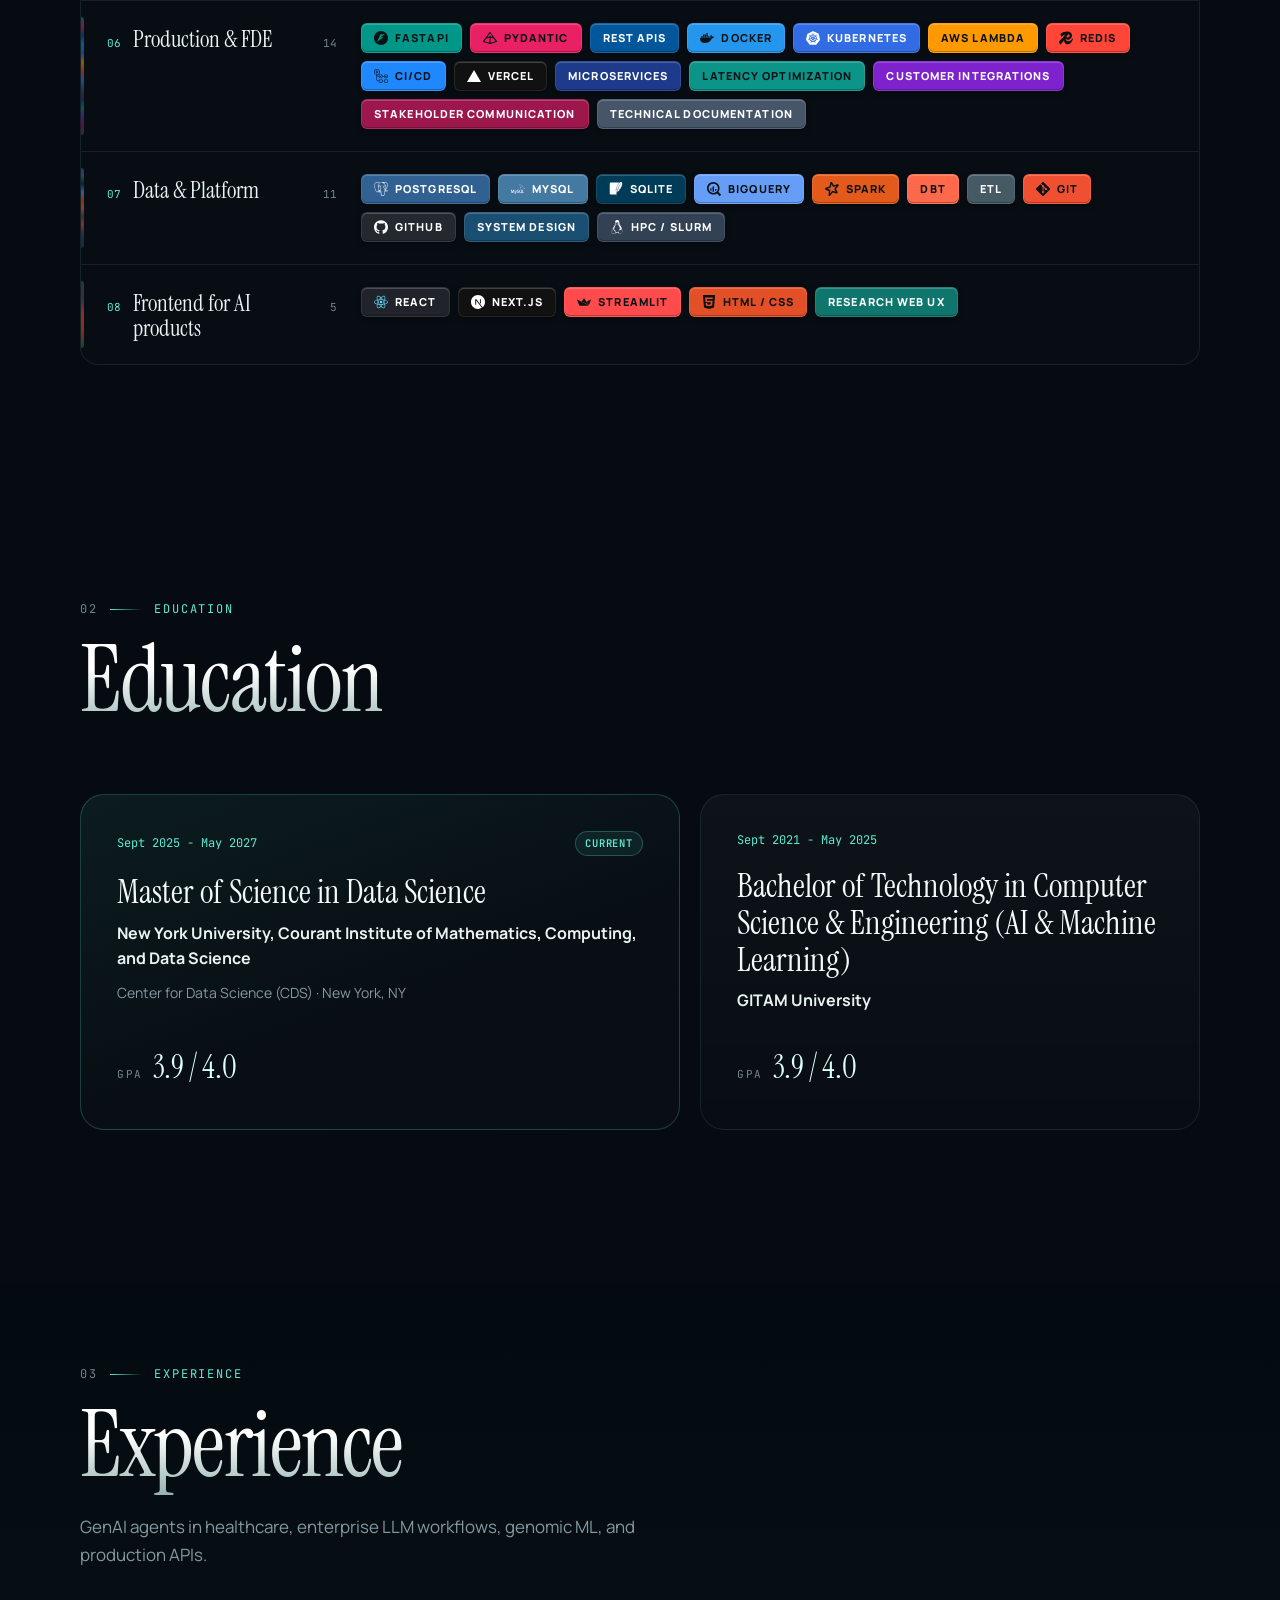
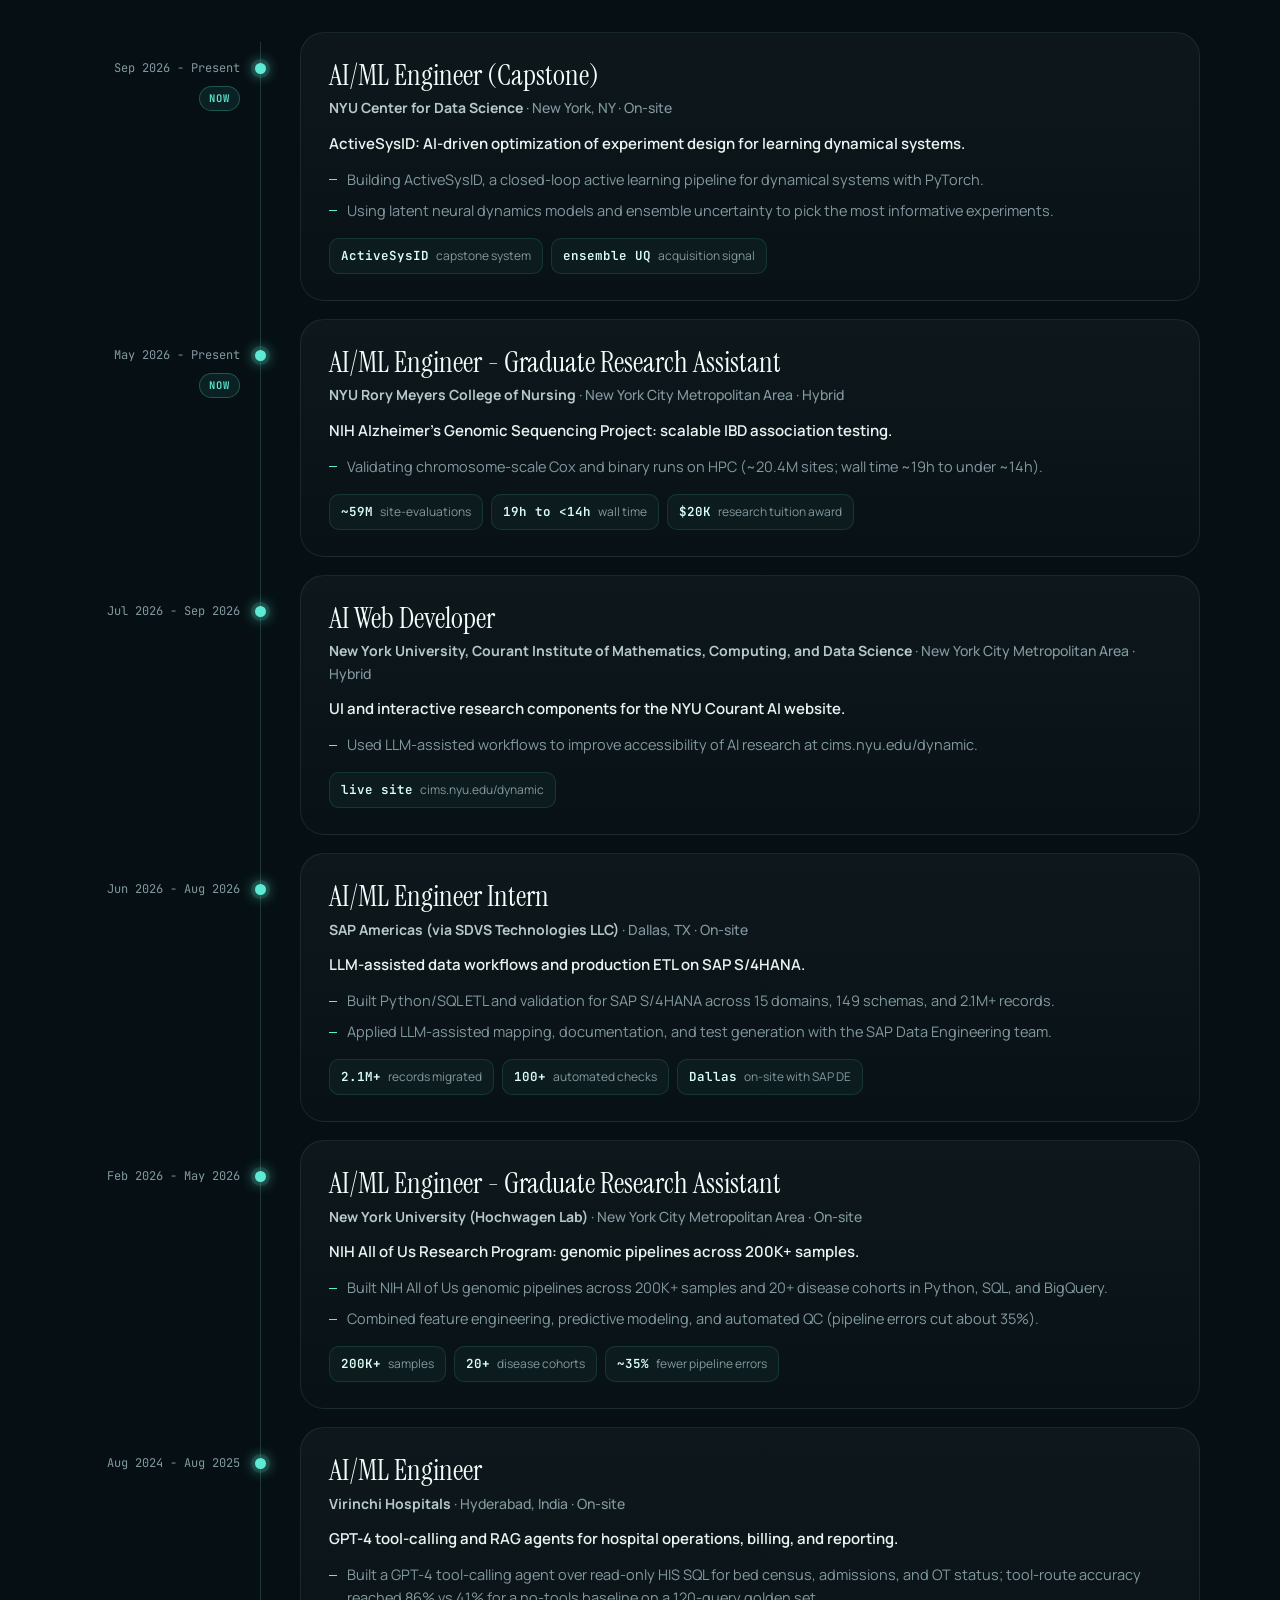
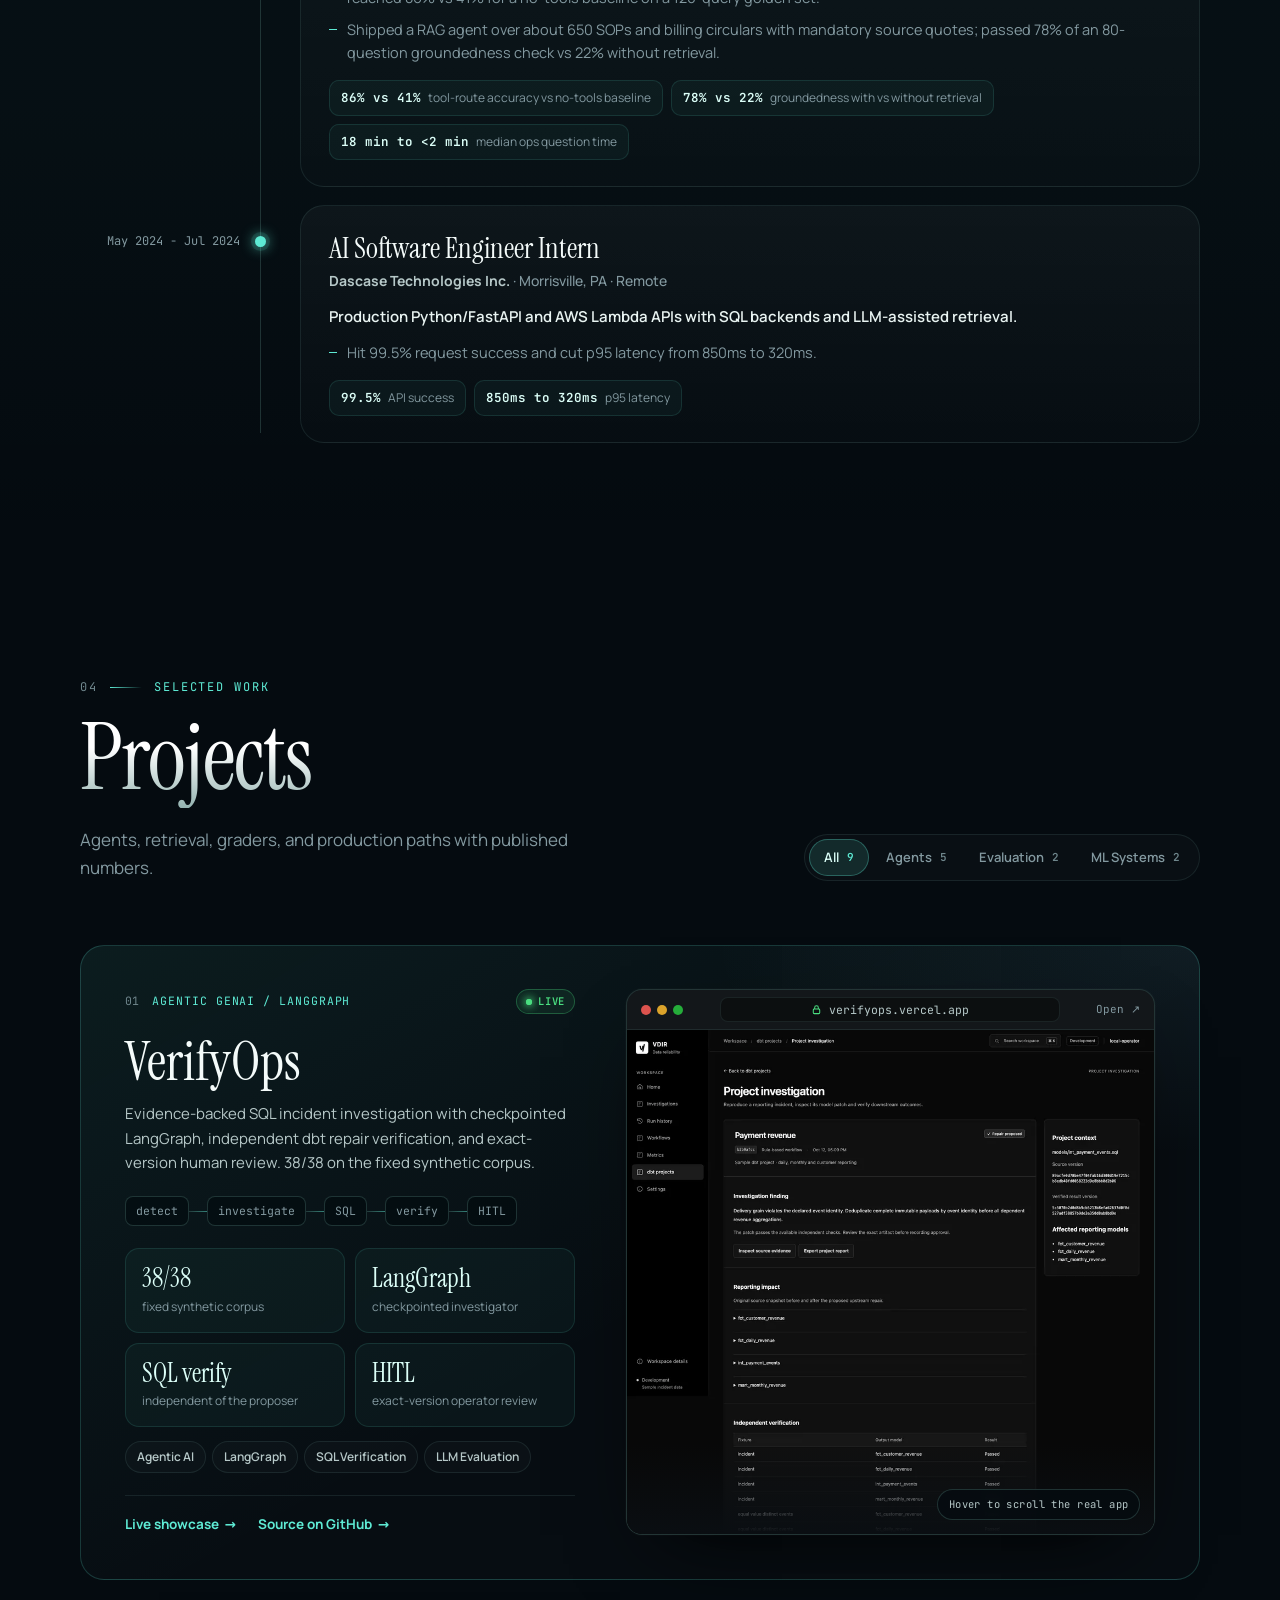
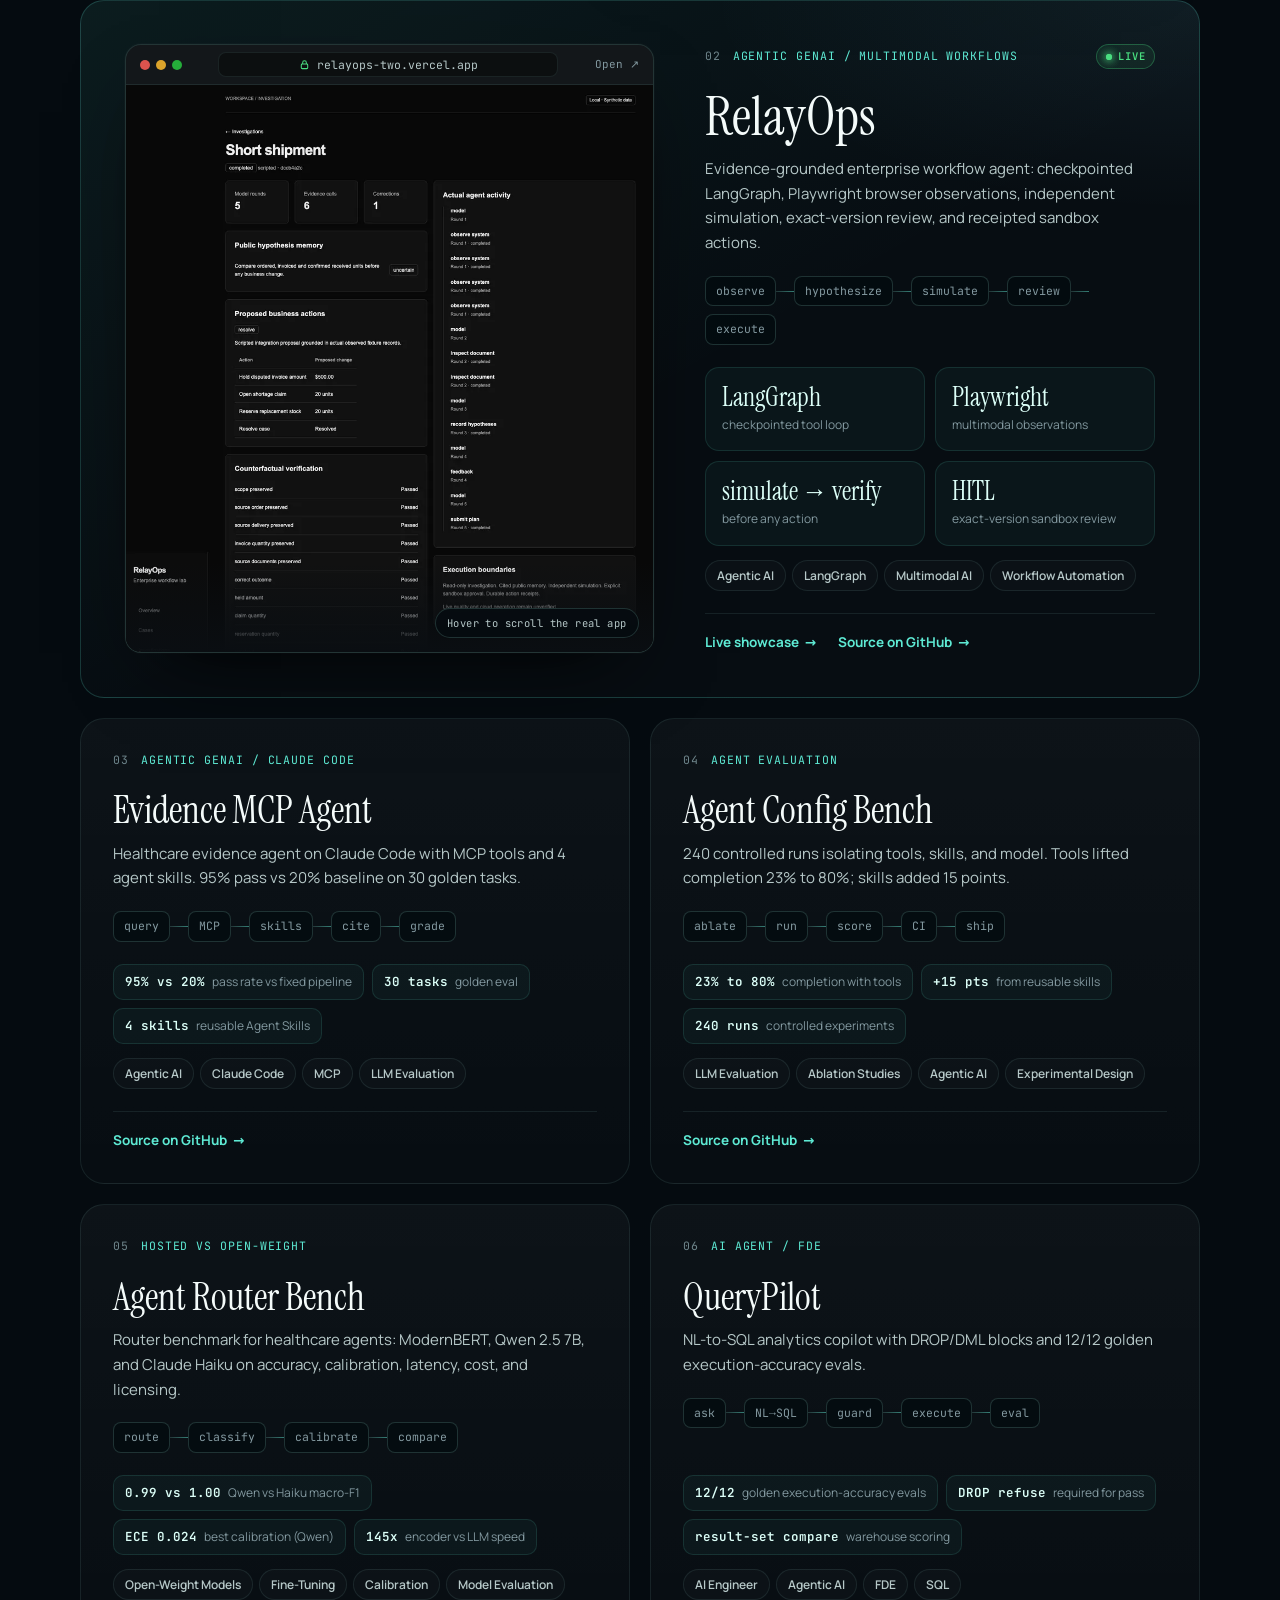
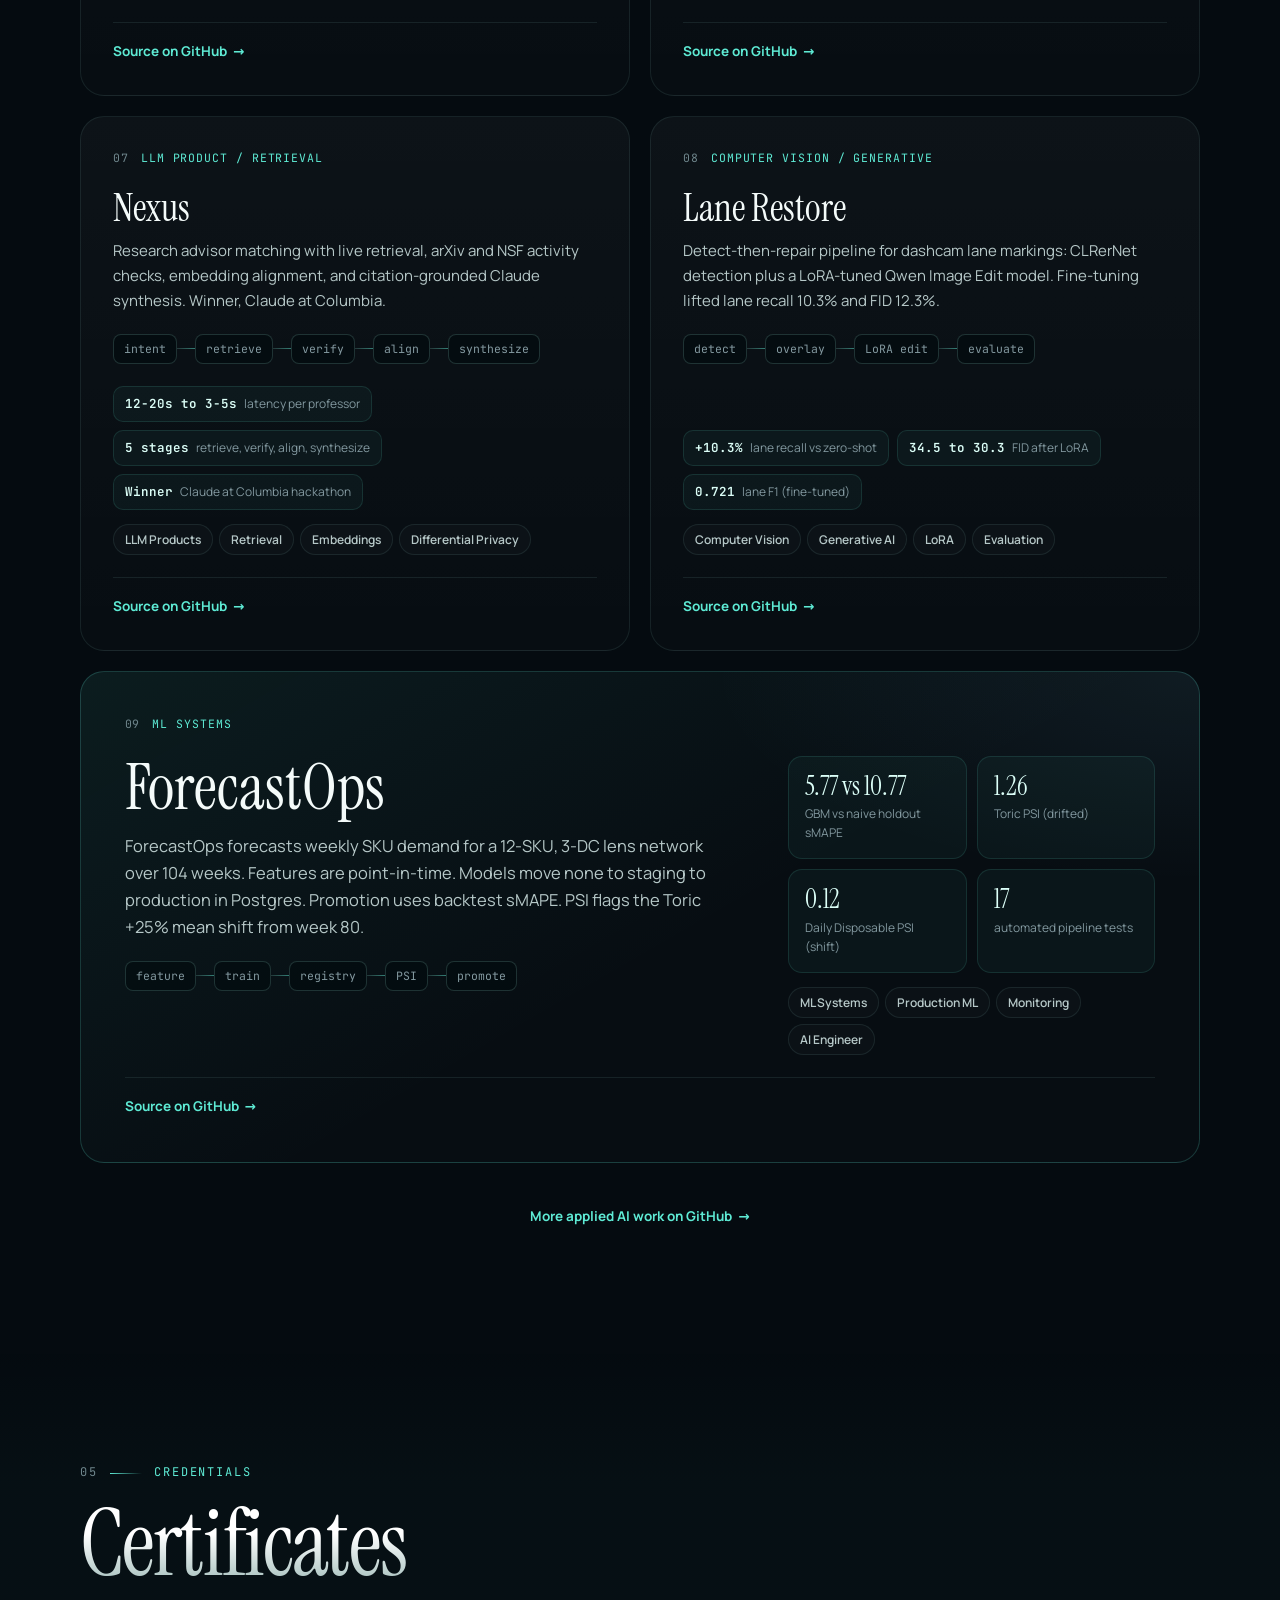
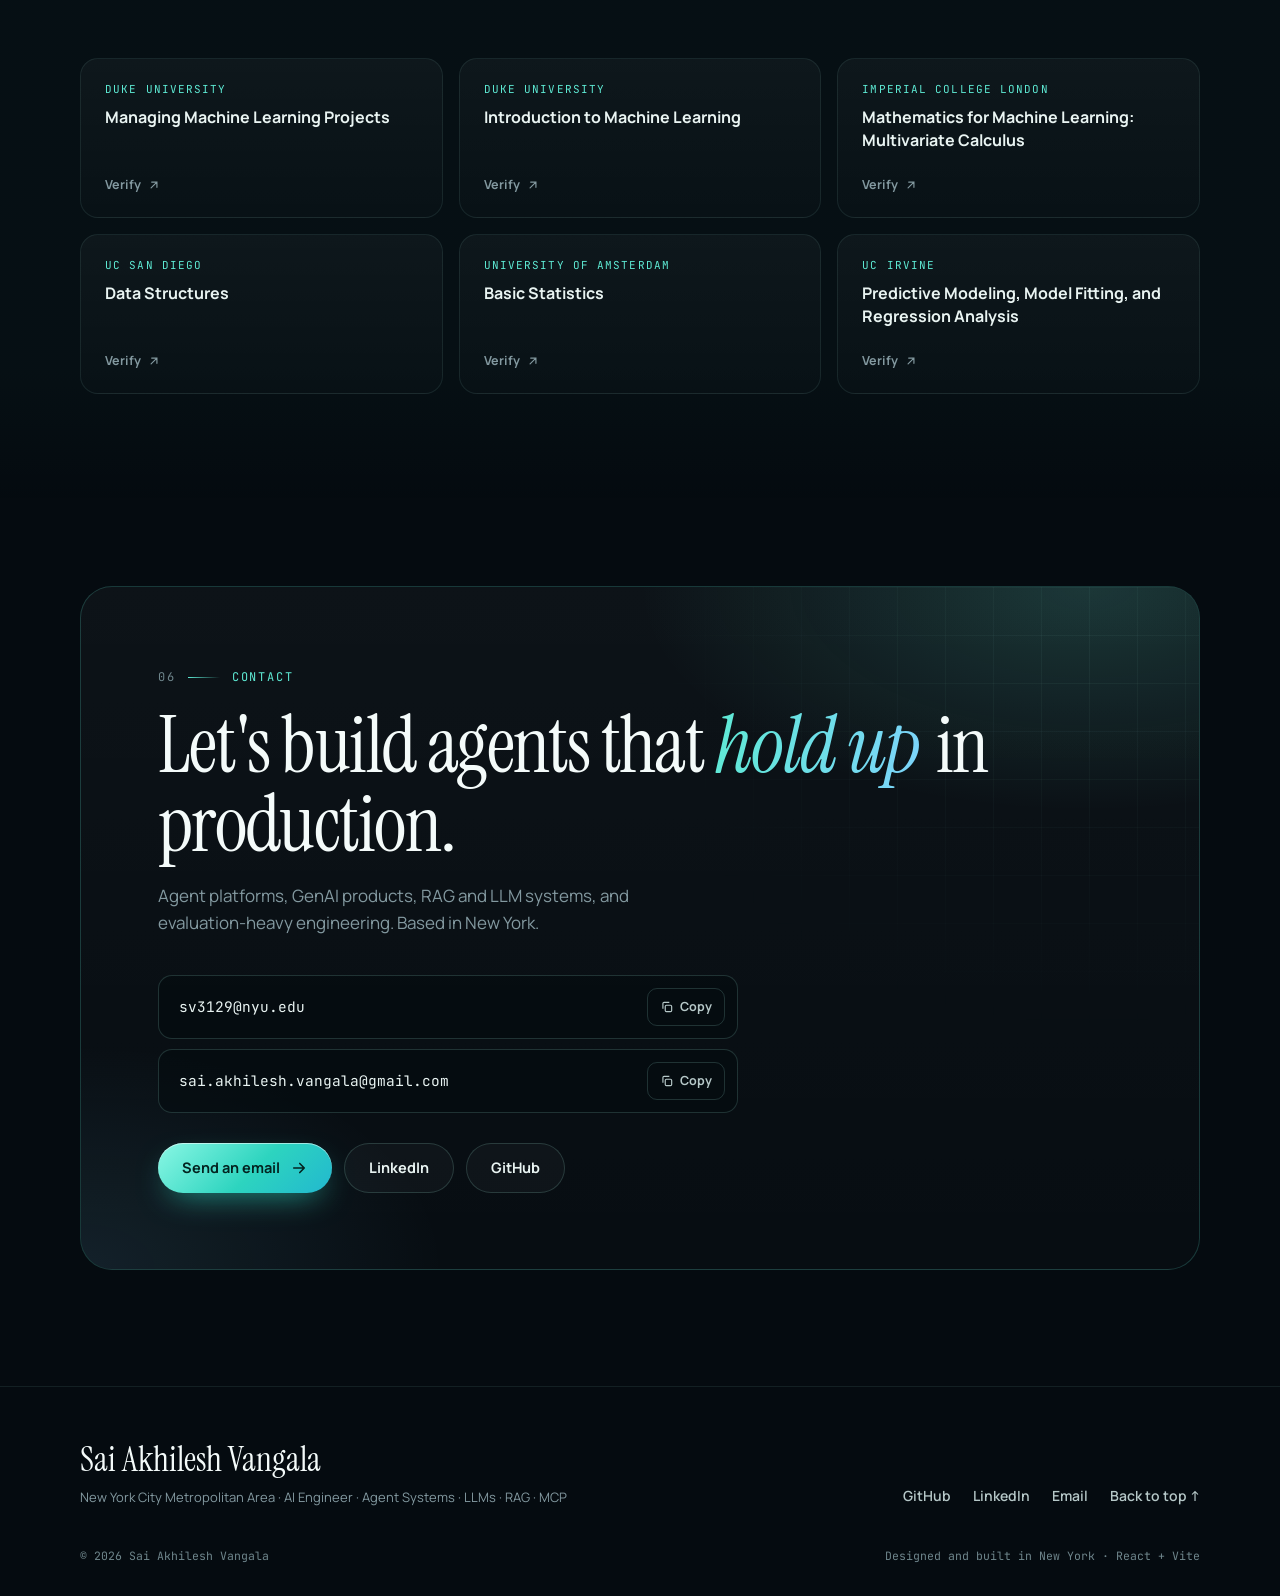
==== commit 27d04579: "Hero: labeled GitHub and LinkedIn buttons Co-authored-by: Cursor <cursoragent@cursor.com>" ====
--- a/index.html
+++ b/index.html
@@ -62,8 +62,8 @@
       imagesizes="(max-width: 720px) 270px, 340px"
       fetchpriority="high"
     />
-    <script type="module" crossorigin src="/assets/index-CJac6FjB.js"></script>
-    <link rel="stylesheet" crossorigin href="/assets/index-VZtmzKhu.css">
+    <script type="module" crossorigin src="/assets/index-DzJd2_Ck.js"></script>
+    <link rel="stylesheet" crossorigin href="/assets/index-NIUvz0uE.css">
   </head>
   <body>
     <div id="root"></div>
--- a/assets/index-NIUvz0uE.css
+++ b/assets/index-NIUvz0uE.css
@@ -0,0 +1 @@
+@font-face{font-family:Instrument Serif;font-style:normal;font-display:swap;font-weight:400;src:url(/assets/instrument-serif-latin-400-normal-DnYpCC2O.woff2)format("woff2"),url(/assets/instrument-serif-latin-400-normal-BVbkICAY.woff)format("woff")}@font-face{font-family:Instrument Serif;font-style:italic;font-display:swap;font-weight:400;src:url(/assets/instrument-serif-latin-400-italic-DKMiL14s.woff2)format("woff2"),url(/assets/instrument-serif-latin-400-italic-u__WvvIK.woff)format("woff")}@font-face{font-family:Manrope Variable;font-style:normal;font-display:swap;font-weight:200 800;src:url([data-uri])format("woff2-variations");unicode-range:U+460-52F,U+1C80-1C8A,U+20B4,U+2DE0-2DFF,U+A640-A69F,U+FE2E-FE2F}@font-face{font-family:Manrope Variable;font-style:normal;font-display:swap;font-weight:200 800;src:url(/assets/manrope-cyrillic-wght-normal-Dvxsihut.woff2)format("woff2-variations");unicode-range:U+301,U+400-45F,U+490-491,U+4B0-4B1,U+2116}@font-face{font-family:Manrope Variable;font-style:normal;font-display:swap;font-weight:200 800;src:url(/assets/manrope-greek-wght-normal-DL7QRZyv.woff2)format("woff2-variations");unicode-range:U+370-377,U+37A-37F,U+384-38A,U+38C,U+38E-3A1,U+3A3-3FF}@font-face{font-family:Manrope Variable;font-style:normal;font-display:swap;font-weight:200 800;src:url(/assets/manrope-vietnamese-wght-normal-usUDDRr7.woff2)format("woff2-variations");unicode-range:U+102-103,U+110-111,U+128-129,U+168-169,U+1A0-1A1,U+1AF-1B0,U+300-301,U+303-304,U+308-309,U+323,U+329,U+1EA0-1EF9,U+20AB}@font-face{font-family:Manrope Variable;font-style:normal;font-display:swap;font-weight:200 800;src:url(/assets/manrope-latin-ext-wght-normal-Ch3YOpNY.woff2)format("woff2-variations");unicode-range:U+100-2BA,U+2BD-2C5,U+2C7-2CC,U+2CE-2D7,U+2DD-2FF,U+304,U+308,U+329,U+1D00-1DBF,U+1E00-1E9F,U+1EF2-1EFF,U+2020,U+20A0-20AB,U+20AD-20C0,U+2113,U+2C60-2C7F,U+A720-A7FF}@font-face{font-family:Manrope Variable;font-style:normal;font-display:swap;font-weight:200 800;src:url(/assets/manrope-latin-wght-normal-DHIcAJRg.woff2)format("woff2-variations");unicode-range:U+??,U+131,U+152-153,U+2BB-2BC,U+2C6,U+2DA,U+2DC,U+304,U+308,U+329,U+2000-206F,U+20AC,U+2122,U+2191,U+2193,U+2212,U+2215,U+FEFF,U+FFFD}@font-face{font-family:JetBrains Mono Variable;font-style:normal;font-display:swap;font-weight:100 800;src:url([data-uri])format("woff2-variations");unicode-range:U+460-52F,U+1C80-1C8A,U+20B4,U+2DE0-2DFF,U+A640-A69F,U+FE2E-FE2F}@font-face{font-family:JetBrains Mono Variable;font-style:normal;font-display:swap;font-weight:100 800;src:url(/assets/jetbrains-mono-cyrillic-wght-normal-D73BlboJ.woff2)format("woff2-variations");unicode-range:U+301,U+400-45F,U+490-491,U+4B0-4B1,U+2116}@font-face{font-family:JetBrains Mono Variable;font-style:normal;font-display:swap;font-weight:100 800;src:url(/assets/jetbrains-mono-greek-wght-normal-Bw9x6K1M.woff2)format("woff2-variations");unicode-range:U+370-377,U+37A-37F,U+384-38A,U+38C,U+38E-3A1,U+3A3-3FF}@font-face{font-family:JetBrains Mono Variable;font-style:normal;font-display:swap;font-weight:100 800;src:url(/assets/jetbrains-mono-vietnamese-wght-normal-Bt-aOZkq.woff2)format("woff2-variations");unicode-range:U+102-103,U+110-111,U+128-129,U+168-169,U+1A0-1A1,U+1AF-1B0,U+300-301,U+303-304,U+308-309,U+323,U+329,U+1EA0-1EF9,U+20AB}@font-face{font-family:JetBrains Mono Variable;font-style:normal;font-display:swap;font-weight:100 800;src:url(/assets/jetbrains-mono-latin-ext-wght-normal-DBQx-q_a.woff2)format("woff2-variations");unicode-range:U+100-2BA,U+2BD-2C5,U+2C7-2CC,U+2CE-2D7,U+2DD-2FF,U+304,U+308,U+329,U+1D00-1DBF,U+1E00-1E9F,U+1EF2-1EFF,U+2020,U+20A0-20AB,U+20AD-20C0,U+2113,U+2C60-2C7F,U+A720-A7FF}@font-face{font-family:JetBrains Mono Variable;font-style:normal;font-display:swap;font-weight:100 800;src:url(/assets/jetbrains-mono-latin-wght-normal-B9CIFXIH.woff2)format("woff2-variations");unicode-range:U+??,U+131,U+152-153,U+2BB-2BC,U+2C6,U+2DA,U+2DC,U+304,U+308,U+329,U+2000-206F,U+20AC,U+2122,U+2191,U+2193,U+2212,U+2215,U+FEFF,U+FFFD}@property --angle{syntax:"<angle>";inherits:false;initial-value:0deg}:root{--lightningcss-light: ;--lightningcss-dark:initial;color-scheme:dark;--accent-rgb:94 234 212;--accent-2-rgb:45 212 191;--cyan-rgb:125 211 252;--violet-rgb:167 139 250;--tint-rgb:170 255 236;--accent:rgb(var(--accent-rgb));--accent-strong:rgb(var(--accent-2-rgb));--accent-light:#8af7e4;--accent-deep:#22b8cf;--accent-pale:#dcfff8;--accent-ink:#032420;--cyan:rgb(var(--cyan-rgb));--violet:rgb(var(--violet-rgb));--highlight:#c4b5fd;--heading-fade:#94b3b0;--accent-soft:rgb(var(--accent-rgb) / .1);--accent-line:rgb(var(--accent-rgb) / .38);--amber:#fcd34d;--ok:#4ade80;--bg:#050b10;--bg-raise:#08131a;--surface:#ffffff08;--line:rgb(var(--tint-rgb) / .085);--line-2:rgb(var(--tint-rgb) / .16);--text:#e9f4f2;--text-2:#b6c8c8;--muted:#8399a0;--dim:#6f868c;--heading:#f4fbfa;--serif:"Instrument Serif", "Iowan Old Style", Georgia, serif;--sans:"Manrope Variable", "Manrope", ui-sans-serif, system-ui, -apple-system, sans-serif;--mono:"JetBrains Mono Variable", "JetBrains Mono", ui-monospace, SFMono-Regular, Menlo, monospace;--r-sm:10px;--r:18px;--r-lg:24px;--r-xl:32px;--wrap:1200px;--gutter:clamp(20px, 4vw, 40px);--header-h:76px;--ease:cubic-bezier(.22, 1, .36, 1);--shadow:0 40px 100px -40px #000000d9}*,:before,:after{box-sizing:border-box}html{background:var(--bg);scroll-behavior:smooth;scroll-padding-top:calc(var(--header-h) + 12px);-webkit-text-size-adjust:100%}body{background:var(--bg);min-height:100vh;color:var(--text);font-family:var(--sans);-webkit-font-smoothing:antialiased;-moz-osx-font-smoothing:grayscale;text-rendering:optimizelegibility;margin:0;font-size:16px;line-height:1.6;overflow-x:hidden}img,svg{max-width:100%;display:block}img{height:auto}a{color:inherit;text-decoration:none}button{font:inherit;color:inherit;cursor:pointer;background:0 0;border:0;padding:0}h1,h2,h3,p,ul,ol,dl,dd,figure{margin:0}ul,ol{padding:0;list-style:none}::selection{background:rgb(var(--accent-rgb) / .3);color:#fff}:focus-visible{outline:2px solid var(--accent);outline-offset:3px;border-radius:8px}.wrap{width:100%;max-width:var(--wrap);padding-inline:var(--gutter);margin-inline:auto}.site{isolation:isolate;position:relative}main{z-index:1;position:relative}.skip{z-index:100;background:var(--accent);color:var(--accent-ink);border-radius:10px;padding:10px 16px;font-weight:700;transition:top .2s;position:fixed;top:-60px;left:16px}.skip:focus{top:16px}.spotlight{z-index:0;pointer-events:none;opacity:0;background:radial-gradient(640px circle at var(--px,50%) var(--py,30%), rgb(var(--accent-rgb) / .055), transparent 60%);transition:opacity .6s;position:fixed;inset:0}.has-pointer .spotlight{opacity:1}.noise-overlay{z-index:70;pointer-events:none;opacity:.04;background-image:url("data:image/svg+xml;utf8,<svg xmlns='http://www.w3.org/2000/svg' width='180' height='180'><filter id='n'><feTurbulence type='fractalNoise' baseFrequency='0.85' numOctaves='2' stitchTiles='stitch'/></filter><rect width='100%25' height='100%25' filter='url(%23n)'/></svg>");position:fixed;inset:0}.reveal{opacity:0}.reveal.is-in{animation:reveal-in .95s var(--ease) both;animation-delay:var(--d,0s)}.rise{opacity:0;animation:reveal-in 1.1s var(--ease) both;animation-delay:var(--d,0s)}@keyframes reveal-in{0%{opacity:0;filter:blur(6px);translate:0 22px}to{opacity:1;filter:blur();translate:0}}@media (prefers-reduced-motion:reduce){*,:before,:after{scroll-behavior:auto!important;transition-duration:.01ms!important;animation-duration:.01ms!important;animation-iteration-count:1!important}.reveal,.rise{opacity:1}}.sr-only{clip:rect(0 0 0 0);white-space:nowrap;border:0;width:1px;height:1px;margin:-1px;padding:0;position:absolute;overflow:hidden}.scroll-progress{z-index:80;transform-origin:0;background:linear-gradient(90deg, var(--accent), var(--cyan), var(--violet));height:2px;box-shadow:0 0 14px rgb(var(--accent-rgb) / .6);position:fixed;inset:0 0 auto;transform:scaleX(0)}.glass{border:1px solid var(--line);-webkit-backdrop-filter:blur(16px)saturate(150%);background:#0a141a8c;box-shadow:inset 0 1px #ffffff0a}.header{z-index:50;height:var(--header-h);border-bottom:1px solid #0000;align-items:center;transition:background .4s,border-color .4s;display:flex;position:fixed;inset:0 0 auto}.header.is-scrolled{border-bottom-color:var(--line);-webkit-backdrop-filter:blur(18px)saturate(140%);background:#050b109e}.header-inner{width:100%;max-width:calc(var(--wrap) + 120px);padding-inline:var(--gutter);grid-template-columns:1fr auto 1fr;align-items:center;gap:16px;margin-inline:auto;display:grid}.brand{justify-self:start;align-items:center;gap:12px;display:inline-flex}.brand-mark{width:42px;height:42px;font-family:var(--serif);letter-spacing:.04em;color:var(--heading);border:1px solid var(--line-2);background:linear-gradient(160deg, rgb(var(--accent-rgb) / .16), rgb(var(--accent-rgb) / .02));box-shadow:0 0 24px -8px rgb(var(--accent-rgb) / .6);transition:transform .4s var(--ease);border-radius:13px;place-items:center;font-size:17px;display:grid}.brand:hover .brand-mark{transform:rotate(-6deg)scale(1.05)}.brand-status{font-family:var(--mono);color:var(--muted);align-items:center;gap:8px;font-size:11.5px;display:inline-flex}.nav{border-radius:999px;gap:2px;padding:5px;display:flex;position:relative}.nav a{z-index:1;color:var(--muted);border-radius:999px;padding:8px 14px;font-size:13px;font-weight:600;transition:color .25s;position:relative}.nav a:hover{color:var(--text)}.nav a.is-active{color:var(--accent-pale)}.nav-indicator{background:linear-gradient(180deg, rgb(var(--accent-rgb) / .18), rgb(var(--accent-rgb) / .06));border:1px solid rgb(var(--accent-rgb) / .3);box-shadow:0 0 24px -6px rgb(var(--accent-rgb) / .55);transition:transform .55s var(--ease), width .55s var(--ease), opacity .3s;border-radius:999px;position:absolute;top:5px;bottom:5px;left:0}.header-actions{justify-self:end;align-items:center;gap:8px;display:flex}.kbd-btn{height:42px;color:var(--muted);border-radius:999px;align-items:center;gap:10px;padding:0 8px 0 14px;font-size:13px;font-weight:600;transition:color .25s,border-color .25s;display:inline-flex}.kbd-btn:hover{color:var(--text);border-color:var(--line-2)}.kbd-btn svg,.palette-input svg{fill:none;stroke:currentColor;stroke-width:2px;stroke-linecap:round;width:16px;height:16px}kbd{font-family:var(--mono);border:1px solid var(--line-2);color:var(--text-2);background:#ffffff0a;border-radius:7px;padding:3px 7px;font-size:11px}.menu-btn{border-radius:999px;flex-direction:column;justify-content:center;align-items:center;gap:5px;width:42px;height:42px;display:none}.menu-btn span{width:16px;height:1.5px;transition:transform .35s var(--ease);background:currentColor;border-radius:2px}.menu-btn.is-open span:first-child{transform:translateY(3.25px)rotate(45deg)}.menu-btn.is-open span:last-child{transform:translateY(-3.25px)rotate(-45deg)}html.palette-open{overflow:hidden}.palette-scrim{z-index:90;-webkit-backdrop-filter:blur(6px);background:#02060999;justify-content:center;align-items:flex-start;padding:14vh 16px 16px;animation:.2s both fade-in;display:flex;position:fixed;inset:0}.palette{width:min(620px,100%);box-shadow:0 40px 120px -20px #000000d9, 0 0 0 1px rgb(var(--accent-rgb) / .08), 0 0 80px -30px rgb(var(--accent-rgb) / .35);animation:pop-in .3s var(--ease) both;background:#091218f0;border-radius:20px;overflow:hidden}.palette-input{border-bottom:1px solid var(--line);color:var(--muted);align-items:center;gap:12px;padding:16px 18px;display:flex}.palette-input input{min-width:0;color:var(--text);font:inherit;background:0 0;border:0;outline:0;flex:1;font-size:16px}.palette-input input::placeholder{color:var(--dim)}.palette-list{max-height:min(52vh,420px);padding:8px;overflow:auto}.palette-group{font-family:var(--mono);letter-spacing:.14em;text-transform:uppercase;color:var(--dim);padding:10px 12px 6px;font-size:10.5px}.palette-list button{text-align:left;width:100%;color:var(--text-2);border-radius:12px;justify-content:space-between;align-items:center;gap:12px;padding:11px 12px;font-size:14px;font-weight:600;display:flex}.palette-list button small{color:var(--dim);font-size:12px;font-weight:500}.palette-list button.is-active{background:rgb(var(--accent-rgb) / .1);color:var(--text);box-shadow:inset 0 0 0 1px rgb(var(--accent-rgb) / .22)}.palette-empty{text-align:center;color:var(--muted);padding:28px}.palette-foot{border-top:1px solid var(--line);color:var(--dim);gap:18px;padding:12px 18px;font-size:12px;display:flex}.palette-foot span{align-items:center;gap:5px;display:inline-flex}.toast{z-index:95;opacity:0;pointer-events:none;transition:opacity .3s, transform .45s var(--ease);background:#09141aeb;border-radius:999px;align-items:center;gap:10px;padding:12px 18px;font-size:14px;font-weight:600;display:inline-flex;position:fixed;bottom:28px;left:50%;transform:translate(-50%,20px)}.toast.is-on{opacity:1;transform:translate(-50%)}.toast-dot{background:var(--ok);width:8px;height:8px;box-shadow:0 0 10px var(--ok);border-radius:50%}.footer{z-index:1;border-top:1px solid var(--line);padding:56px 0 30px;position:relative}.footer-inner{flex-wrap:wrap;justify-content:space-between;align-items:flex-end;gap:24px;display:flex}.footer-name{font-family:var(--serif);color:var(--heading);font-size:34px;line-height:1}.footer-meta{color:var(--muted);margin-top:10px;font-size:13px}.footer-links{color:var(--text-2);flex-wrap:wrap;gap:22px;font-size:14px;font-weight:600;display:flex}.footer-links a{transition:color .25s}.footer-links a:hover{color:var(--accent)}.footer-base{font-family:var(--mono);color:var(--dim);flex-wrap:wrap;justify-content:space-between;gap:12px;margin-top:40px;font-size:11.5px;display:flex}@keyframes fade-in{0%{opacity:0}}@keyframes pop-in{0%{opacity:0;transform:translateY(-10px)scale(.98)}}@media (width<=1240px){.brand-status,.kbd-btn-label{display:none}.kbd-btn{padding:0 8px 0 12px}}@media (width<=1020px){.header-inner{grid-template-columns:1fr auto}.menu-btn{display:inline-flex}.nav{top:calc(var(--header-h) - 6px);left:var(--gutter);right:var(--gutter);opacity:0;pointer-events:none;transform-origin:top;transition:opacity .3s, transform .4s var(--ease);background:#081016f5;border-radius:20px;flex-direction:column;padding:8px;position:fixed;transform:translateY(-8px)scale(.98)}.nav.is-open{opacity:1;pointer-events:auto;transform:none}.nav a{padding:13px 16px;font-size:15px}.nav a.is-active{background:var(--accent-soft)}.nav-indicator{display:none}}@media (width<=560px){.kbd-btn kbd{display:none}.kbd-btn{justify-content:center;width:42px;padding:0}.palette-foot{display:none}}.btn{white-space:nowrap;height:50px;transition:transform .35s var(--ease), box-shadow .35s, border-color .35s, background .35s, color .35s;border-radius:999px;align-items:center;gap:10px;padding:0 24px;font-size:14.5px;font-weight:700;display:inline-flex;position:relative;overflow:hidden}.btn svg{fill:none;stroke:currentColor;stroke-width:2.2px;stroke-linecap:round;stroke-linejoin:round;width:18px;height:18px;transition:transform .35s var(--ease)}.btn:hover svg{transform:translate(3px)}.btn-primary{color:var(--accent-ink);background:linear-gradient(135deg, var(--accent-light), var(--accent-strong) 55%, var(--accent-deep));box-shadow:0 12px 32px -12px rgb(var(--accent-2-rgb) / .75), inset 0 1px 0 #ffffff8c}.btn-primary:after{content:"";transition:transform .9s var(--ease);background:linear-gradient(115deg,#0000 30%,#ffffff8c 50%,#0000 70%);position:absolute;inset:0;transform:translate(-120%)}.btn-primary:hover{box-shadow:0 20px 44px -14px rgb(var(--accent-2-rgb) / .85), inset 0 1px 0 #ffffff8c;transform:translateY(-2px)}.btn-primary:hover:after{transform:translate(120%)}.btn-ghost{color:var(--text);border:1px solid var(--line-2);background:#ffffff08}.btn-ghost:hover{border-color:var(--accent-line);background:rgb(var(--accent-rgb) / .06);transform:translateY(-2px)}.pill{font-family:var(--mono);color:var(--text-2);border:1px solid var(--line-2);background:rgb(var(--accent-rgb) / .05);border-radius:999px;align-items:center;gap:10px;padding:8px 15px 8px 12px;font-size:12px;display:inline-flex}.pill-sep{background:var(--line-2);width:1px;height:12px}.pulse-dot{background:var(--accent);width:8px;height:8px;box-shadow:0 0 10px var(--accent);border-radius:50%;flex:none;position:relative}.pulse-dot:after{content:"";background:var(--accent);border-radius:50%;animation:2.2s cubic-bezier(0,0,.2,1) infinite ping;position:absolute;inset:0}@keyframes ping{75%,to{opacity:0;transform:scale(2.6)}}.badge{font-family:var(--mono);letter-spacing:.08em;text-transform:uppercase;color:var(--accent);background:rgb(var(--accent-rgb) / .08);border:1px solid rgb(var(--accent-rgb) / .26);border-radius:999px;align-items:center;gap:6px;padding:3px 9px;font-size:10.5px;font-weight:600;display:inline-flex}.badge .pulse-dot{width:6px;height:6px}.chips{flex-wrap:wrap;gap:6px;display:flex}.chip{color:var(--text-2);border:1px solid var(--line);background:#ffffff05;border-radius:999px;padding:5px 11px;font-size:12px;font-weight:600;transition:color .25s,border-color .25s,background .25s}.chip:hover{color:var(--text);border-color:var(--accent-line);background:rgb(var(--accent-rgb) / .06)}.metrics{flex-wrap:wrap;gap:8px;display:flex}.metric{color:var(--muted);background:rgb(var(--accent-rgb) / .04);border:1px solid rgb(var(--accent-rgb) / .12);border-radius:10px;align-items:baseline;gap:7px;padding:7px 11px;font-size:12px;display:inline-flex}.metric strong{font-family:var(--mono);color:var(--accent-pale);font-size:12.5px;font-weight:600}.link-arrow{color:var(--accent);align-items:center;gap:6px;font-size:13.5px;font-weight:700;transition:color .25s;display:inline-flex}.link-arrow:after{content:"→";transition:transform .35s var(--ease)}.link-arrow:hover{color:var(--accent-pale)}.link-arrow:hover:after{transform:translate(4px)}.glow-card{isolation:isolate;border-radius:var(--r-lg);border:1px solid var(--line);transition:transform .55s var(--ease), border-color .4s, box-shadow .55s var(--ease);background:linear-gradient(#ffffff09,#ffffff03);position:relative}.glow-card:before,.glow-card:after{content:"";border-radius:inherit;pointer-events:none;opacity:0;transition:opacity .45s;position:absolute}.glow-card:before{z-index:-1;background:radial-gradient(460px circle at var(--mx,50%) var(--my,50%), rgb(var(--accent-rgb) / .1), transparent 45%);inset:0}.glow-card:after{background:radial-gradient(280px circle at var(--mx,50%) var(--my,50%), rgb(var(--accent-rgb) / .75), transparent 60%);-webkit-mask-composite:xor;padding:1px;inset:-1px;-webkit-mask-image:linear-gradient(#000 0 0),linear-gradient(#000 0 0);-webkit-mask-position:0 0,0 0;-webkit-mask-size:auto,auto;-webkit-mask-repeat:repeat,repeat;-webkit-mask-clip:content-box,border-box;-webkit-mask-origin:content-box,border-box;-webkit-mask-composite:xor;mask-composite:exclude;-webkit-mask-source-type:auto,auto;mask-mode:match-source,match-source}.glow-card:hover{border-color:var(--line-2);transform:translateY(-3px);box-shadow:0 30px 70px -36px #000000e6}.glow-card:hover:before,.glow-card:hover:after{opacity:1}.section{padding:clamp(80px,9vw,124px) 0;position:relative}.section-tint{background:linear-gradient(180deg, transparent, rgb(var(--accent-rgb) / .022) 18%, rgb(var(--accent-rgb) / .022) 82%, transparent)}.section-head{flex-wrap:wrap;justify-content:space-between;align-items:flex-end;gap:28px 40px;margin-bottom:clamp(44px,5vw,68px);display:flex}.kicker{font-family:var(--mono);letter-spacing:.16em;text-transform:uppercase;color:var(--accent);align-items:center;gap:12px;margin-bottom:18px;font-size:12px;display:inline-flex}.kicker-index{color:var(--dim)}.kicker-rule{background:linear-gradient(90deg, var(--accent), transparent);width:32px;height:1px}.section-title{font-family:var(--serif);letter-spacing:-.02em;background:linear-gradient(180deg, #fff 35%, var(--heading-fade));color:#0000;-webkit-background-clip:text;background-clip:text;padding-bottom:.06em;font-size:clamp(52px,7.4vw,92px);font-weight:400;line-height:.95}.section-lead{max-width:560px;color:var(--muted);margin-top:18px;font-size:17px;line-height:1.6}.segmented{border:1px solid var(--line);background:#ffffff05;border-radius:999px;flex-wrap:wrap;gap:2px;padding:4px;display:inline-flex}.segmented button{color:var(--muted);border-radius:999px;align-items:center;gap:8px;padding:8px 15px;font-size:13px;font-weight:600;transition:color .25s,background .25s,box-shadow .25s;display:inline-flex}.segmented button span{font-family:var(--mono);color:var(--dim);font-size:11px}.segmented button:hover{color:var(--text)}.segmented button.is-active{color:var(--accent-pale);background:rgb(var(--accent-rgb) / .12);box-shadow:inset 0 0 0 1px rgb(var(--accent-rgb) / .3)}.segmented button.is-active span{color:var(--accent)}.trace{font-family:var(--mono);flex-wrap:wrap;align-items:center;row-gap:8px;font-size:11.5px;display:flex}.trace-item{align-items:center;display:inline-flex}.trace-step{border:1px solid var(--line-2);color:var(--muted);animation:trace-lit calc(var(--n) * .7s + 1.6s) linear infinite;animation-delay:calc(var(--i) * .7s);background:#030a0e99;border-radius:8px;padding:5px 10px}.trace-link{background:linear-gradient(90deg, var(--line-2), rgb(var(--accent-rgb) / .5));width:18px;height:1px}@keyframes trace-lit{0%,22%,to{color:var(--muted);border-color:var(--line-2);box-shadow:none;background:#030a0e99}4%,14%{color:var(--accent-pale);border-color:rgb(var(--accent-rgb) / .65);background:rgb(var(--accent-rgb) / .13);box-shadow:0 0 18px -4px rgb(var(--accent-rgb) / .75)}}.console{font-family:var(--mono);box-shadow:var(--shadow), 0 0 0 1px rgb(var(--accent-rgb) / .06);background:#060e13d1;border-radius:18px;font-size:11.5px;overflow:hidden}.console-bar{border-bottom:1px solid var(--line);align-items:center;gap:10px;padding:10px 14px;display:flex}.console-dots{gap:6px;display:flex}.console-dots i{background:#ff5f57;border-radius:50%;width:9px;height:9px}.console-dots i:nth-child(2){background:#febc2e}.console-dots i:nth-child(3){background:#28c840}.console-title{white-space:nowrap;text-overflow:ellipsis;min-width:0;color:var(--muted);flex:1;overflow:hidden}.console-state{letter-spacing:.06em;text-transform:uppercase;white-space:nowrap;border-radius:999px;padding:2px 8px;font-size:10px}.console-state.is-running{color:var(--amber);background:#fcd34d14;border:1px solid #fcd34d40}.console-state.is-done{color:var(--accent);background:var(--accent-soft);border:1px solid rgb(var(--accent-rgb) / .25)}.console-body{gap:8px;padding:13px 14px;display:grid}.console-body li{opacity:.16;transition:opacity .45s, translate .45s var(--ease);grid-template-columns:70px minmax(0,1fr) auto;align-items:baseline;gap:10px;display:grid;translate:-4px}.console-body li.is-on{opacity:1;translate:0}.console-step{color:var(--accent)}.console-step:before{content:"› ";color:var(--dim)}.console-text{white-space:nowrap;text-overflow:ellipsis;color:var(--text-2);overflow:hidden}.console-meta{color:var(--dim);font-size:10.5px}.console-meta.ok{color:var(--ok)}.console-meta.wait{color:var(--amber)}.console-progress{background:var(--line);height:2px}.console-progress span{transform-origin:0;background:linear-gradient(90deg, var(--accent), var(--cyan));height:100%;transition:transform .7s var(--ease);display:block}.type-caret{vertical-align:-3px;background:var(--accent);width:9px;height:1.1em;margin-left:3px;animation:1s step-end infinite blink;display:inline-block}@keyframes blink{50%{opacity:0}}.hero{min-height:100svh;padding:calc(var(--header-h) + clamp(36px, 7vh, 84px)) 0 96px;flex-direction:column;justify-content:center;display:flex;position:relative;overflow:hidden}.hero-bg{z-index:0;position:absolute;inset:0;overflow:hidden}.hero-bg:after{content:"";background:linear-gradient(transparent, var(--bg));height:220px;position:absolute;inset:auto 0 0}.hero-grid{background-image:linear-gradient(rgb(var(--tint-rgb) / .045) 1px, transparent 1px), linear-gradient(90deg, rgb(var(--tint-rgb) / .045) 1px, transparent 1px);background-size:64px 64px;position:absolute;inset:0;-webkit-mask-image:radial-gradient(80% 70% at 50% 35%,#000 20%,#0000 75%);mask-image:radial-gradient(80% 70% at 50% 35%,#000 20%,#0000 75%)}.hero-aurora{opacity:.6;will-change:transform;border-radius:50%;position:absolute}.hero-aurora-a{background:radial-gradient(circle, rgb(var(--accent-2-rgb) / .32), transparent 62%);width:760px;height:760px;animation:18s ease-in-out infinite alternate drift;top:-220px;left:-260px}.hero-aurora-b{background:radial-gradient(circle, rgb(var(--cyan-rgb) / .2), transparent 62%);width:680px;height:680px;animation:24s ease-in-out infinite alternate-reverse drift;top:12%;right:-200px}@keyframes drift{to{transform:translate(70px,50px)scale(1.12)}}.agent-graph{opacity:.7;position:absolute;inset:0}.hero-stage{z-index:1;grid-template-columns:minmax(0,1.15fr) minmax(0,.85fr);align-items:center;gap:clamp(36px,5vw,80px);display:grid;position:relative}.hero-affil{border-radius:16px;align-items:flex-start;max-width:min(100%,540px);padding:10px 16px 10px 13px;line-height:1.55}.hero-affil .pulse-dot{margin-top:5px}.hero-affil-text{text-wrap:balance;flex-direction:column;gap:3px;display:flex}.hero-affil-loc{color:var(--muted)}.hero-name{font-family:var(--serif);letter-spacing:-.03em;color:var(--heading);flex-direction:column;margin:28px 0 22px;font-size:clamp(60px,8.8vw,124px);font-weight:400;line-height:.9;display:flex}.hero-last{background:linear-gradient(100deg, var(--accent) 0%, var(--cyan) 35%, var(--highlight) 65%, var(--accent) 100%);color:#0000;background-size:200% 100%;-webkit-background-clip:text;background-clip:text;width:fit-content;padding-right:.1em;font-style:italic;animation:9s linear infinite sheen}@keyframes sheen{to{background-position:-200% 0}}.hero-role{min-height:1.7em;font-family:var(--mono);color:var(--text);align-items:center;gap:10px;font-size:clamp(15px,1.5vw,18px);display:flex}.hero-role-prompt{color:var(--accent)}.hero-lead{max-width:540px;color:var(--text-2);margin-top:18px;font-size:clamp(16px,1.35vw,18.5px);line-height:1.65}.hero-cta{flex-wrap:wrap;align-items:center;gap:12px;margin-top:36px;display:flex}.hero-socials{flex-wrap:wrap;gap:10px;display:inline-flex}.hero-socials a{height:50px;color:var(--text);border:1px solid var(--line-2);transition:color .3s, border-color .3s, background .3s, box-shadow .35s var(--ease), transform .35s var(--ease);background:#ffffff08;border-radius:999px;align-items:center;gap:9px;padding:0 20px 0 17px;font-size:14.5px;font-weight:600;display:inline-flex}.hero-socials svg{fill:currentColor;width:18px;height:18px;transition:color .3s}.hero-socials a:hover{transform:translateY(-2px)}.hero-socials .social-github:hover{background:#ffffff12;border-color:#ffffff73;box-shadow:0 10px 30px -12px #ffffff40}.social-linkedin svg{color:#4a9fe8}.hero-socials .social-linkedin:hover{background:#0a66c229;border-color:#0a66c2d9;box-shadow:0 10px 30px -12px #0a66c2b3}.hero-visual{justify-self:end;width:min(100%,340px);padding-bottom:150px;position:relative}.portrait{background:conic-gradient(from var(--angle), rgb(var(--accent-rgb) / .95), rgb(var(--cyan-rgb) / .15) 25%, rgb(var(--violet-rgb) / .75) 50%, rgb(var(--accent-rgb) / .12) 75%, rgb(var(--accent-rgb) / .95));box-shadow:0 40px 100px -30px #000000e6, 0 0 90px -30px rgb(var(--accent-rgb) / .55);border-radius:30px;padding:5px;animation:10s linear infinite spin-angle;position:relative}@keyframes spin-angle{to{--angle:360deg}}.portrait-ring{z-index:-1;background:radial-gradient(circle, rgb(var(--accent-rgb) / .16), transparent 68%);border-radius:50%;position:absolute;inset:-40px}.portrait img{aspect-ratio:4/5;object-fit:cover;border-radius:25px;width:100%}.portrait-tag{white-space:nowrap;font-family:var(--mono);color:var(--text-2);background:#071016d1;border-radius:999px;align-items:center;gap:8px;padding:8px 14px;font-size:11px;display:inline-flex;position:absolute;top:-16px;left:50%;translate:-50%}.hero-visual .console{position:absolute;bottom:0;left:-120px;right:16px}.stats{z-index:1;border-radius:var(--r-lg);border:1px solid var(--line);-webkit-backdrop-filter:blur(12px);background:#07101699;grid-template-columns:repeat(5,minmax(0,1fr));margin-top:clamp(52px,8vh,88px);display:grid;position:relative;overflow:hidden}.stat{padding:24px 24px 22px;transition:background .4s;position:relative}.stat+.stat{border-left:1px solid var(--line)}.stat:hover{background:rgb(var(--accent-rgb) / .04)}.stat dt{font-family:var(--serif);color:var(--accent-pale);font-variant-numeric:tabular-nums;font-size:clamp(36px,3.6vw,48px);line-height:1}.stat dd{color:var(--text-2);margin-top:10px;font-size:13px;font-weight:600;line-height:1.35}.stat dd span{font-family:var(--mono);letter-spacing:.03em;color:var(--dim);margin-top:4px;font-size:10.5px;font-weight:500;display:block}.scroll-cue{z-index:1;border:1.5px solid var(--line-2);border-radius:12px;width:22px;height:34px;margin-left:-11px;position:absolute;bottom:26px;left:50%}.scroll-cue span{background:var(--accent);width:3px;height:7px;animation:cue 1.8s var(--ease) infinite;border-radius:2px;margin-left:-1.5px;position:absolute;top:7px;left:50%}@keyframes cue{0%{opacity:0;transform:translateY(-2px)}40%{opacity:1}to{opacity:0;transform:translateY(11px)}}.pipeline-ticker{z-index:1;border-block:1px solid var(--line);background:rgb(var(--accent-rgb) / .025);padding:15px 0;position:relative;overflow:hidden;-webkit-mask-image:linear-gradient(90deg,#0000,#000 10% 90%,#0000);mask-image:linear-gradient(90deg,#0000,#000 10% 90%,#0000)}.pipeline-track{width:max-content;animation:44s linear infinite marquee;display:flex}.pipeline-step{font-family:var(--mono);letter-spacing:.16em;text-transform:uppercase;color:var(--muted);align-items:center;gap:10px;padding-right:44px;font-size:12px;display:inline-flex}.pipeline-step i{background:var(--accent);width:6px;height:6px;box-shadow:0 0 8px var(--accent);border-radius:50%}@keyframes marquee{to{transform:translate(-50%)}}.edu-grid{grid-template-columns:1.2fr 1fr;gap:20px;display:grid}.edu-card{flex-direction:column;gap:10px;padding:clamp(26px,3vw,36px);display:flex}.edu-card.is-featured{border-color:rgb(var(--accent-rgb) / .22);background:linear-gradient(160deg, rgb(var(--accent-rgb) / .08), #ffffff04 60%)}.edu-top{justify-content:space-between;align-items:center;margin-bottom:8px;display:flex}.edu-when{font-family:var(--mono);color:var(--accent);font-size:12px}.edu-card h3{font-family:var(--serif);color:var(--heading);font-size:clamp(26px,2.6vw,34px);font-weight:400;line-height:1.1}.edu-school{color:var(--text);font-weight:700}.edu-detail{color:var(--muted);font-size:14px}.edu-gpa{align-items:baseline;gap:10px;margin-top:auto;padding-top:18px;display:inline-flex}.edu-gpa span{font-family:var(--mono);letter-spacing:.14em;color:var(--dim);font-size:11px}.edu-gpa strong{font-family:var(--serif);color:var(--accent-pale);font-size:32px;font-weight:400}.timeline{--fill:0;--rail:180px;gap:18px;display:grid;position:relative}.timeline:before,.timeline:after{content:"";top:10px;bottom:10px;left:var(--rail);width:1px;position:absolute}.timeline:before{background:var(--line-2)}.timeline:after{transform-origin:top;transform:scaleY(var(--fill));background:linear-gradient(180deg, var(--accent), var(--cyan));box-shadow:0 0 12px rgb(var(--accent-rgb) / .6)}.tl-item{grid-template-columns:calc(var(--rail) - 20px) minmax(0, 1fr);align-items:start;column-gap:60px;display:grid;position:relative}.tl-node{top:31px;left:calc(var(--rail) - 5px);z-index:1;border:2px solid var(--line-2);background:var(--bg);border-radius:50%;width:11px;height:11px;transition:background .6s,border-color .6s,box-shadow .6s;position:absolute}.tl-item.is-in .tl-node{border-color:var(--accent);background:var(--accent);box-shadow:0 0 0 4px rgb(var(--accent-rgb) / .12), 0 0 14px var(--accent)}.tl-when{text-align:right;font-family:var(--mono);color:var(--muted);flex-direction:column;align-items:flex-end;gap:8px;padding-top:27px;font-size:12px;display:flex}.tl-card{padding:26px 28px}.tl-card h3{font-family:var(--serif);color:var(--heading);font-size:clamp(24px,2.3vw,31px);font-weight:400;line-height:1.1}.tl-org{color:var(--text-2);margin-top:6px;font-size:14px;font-weight:700}.tl-org span{color:var(--muted);font-weight:500}.tl-tag{color:var(--text);margin-top:12px;font-size:15px;font-weight:600}.tl-points{gap:8px;margin-top:12px;display:grid}.tl-points li{color:var(--muted);padding-left:18px;font-size:14.5px;line-height:1.6;position:relative}.tl-points li:before{content:"";background:var(--accent);width:8px;height:1px;position:absolute;top:.8em;left:0}.tl-card .metrics{margin-top:16px}.bento{grid-template-columns:repeat(2,minmax(0,1fr));gap:20px;display:grid}.p-card{flex-direction:column;gap:22px;padding:clamp(24px,2.6vw,32px);display:flex}.p-card.is-wide,.p-card.has-preview{border-color:rgb(var(--accent-rgb) / .2);background:radial-gradient(700px 300px at 100% 0%, rgb(var(--cyan-rgb) / .07), transparent 70%), linear-gradient(150deg, rgb(var(--accent-rgb) / .08), #ffffff03 55%);grid-column:1/-1;padding:clamp(28px,3.4vw,44px)}.p-card.has-preview{grid-template:"head preview""body preview"1fr"links preview"/minmax(0,.92fr) minmax(0,1.08fr);gap:22px clamp(28px,4vw,52px);display:grid}.p-card.has-preview.is-flip{grid-template-columns:minmax(0,1.08fr) minmax(0,.92fr);grid-template-areas:"preview head""preview body""preview links"}.has-preview .p-head{grid-area:head}.has-preview .p-body{grid-area:body}.has-preview .p-links{grid-area:links}.has-preview .p-main h3{font-size:clamp(40px,4.2vw,58px)}.p-preview{border:1px solid var(--line-2);min-height:400px;transition:transform .5s var(--ease), border-color .5s var(--ease), box-shadow .5s var(--ease);background:#0a0e12;border-radius:16px;flex-direction:column;grid-area:preview;display:flex;overflow:hidden;box-shadow:0 34px 80px -34px #000000f2,0 0 0 1px #ffffff04}.p-preview:hover,.p-preview:focus-visible{border-color:var(--accent-line);box-shadow:0 40px 90px -34px #000000f2, 0 0 60px -20px rgb(var(--accent-rgb) / .45);transform:translateY(-4px)}.pv-bar{border-bottom:1px solid var(--line);background:#ffffff09;align-items:center;gap:14px;height:40px;padding:0 14px;display:flex}.pv-dots{gap:6px;display:flex}.pv-dots i{opacity:.85;background:#ff5f57;border-radius:50%;width:10px;height:10px}.pv-dots i:nth-child(2){background:#febc2e}.pv-dots i:nth-child(3){background:#28c840}.pv-url{max-width:340px;height:25px;font-family:var(--mono);color:var(--text-2);border:1px solid var(--line);background:#00000059;border-radius:8px;flex:1;justify-content:center;align-items:center;gap:7px;margin-inline:auto;font-size:11.5px;display:inline-flex}.pv-url svg{fill:none;width:11px;height:11px;stroke:var(--ok);stroke-width:2.2px}.pv-open{font-family:var(--mono);color:var(--muted);font-size:11px;transition:color .3s}.p-preview:hover .pv-open{color:var(--accent)}.pv-screen{flex:1;min-height:340px;position:relative;overflow:hidden}.pv-screen img{object-fit:cover;object-position:50% 0;width:100%;height:100%;transition:object-position 1.4s var(--ease);position:absolute;inset:0}.p-preview:hover .pv-screen img{object-position:50% 100%;transition:object-position 9s cubic-bezier(.45,0,.55,1)}.pv-screen:after{content:"";pointer-events:none;background:linear-gradient(#0000,#0a0e12);height:90px;transition:opacity .5s;position:absolute;inset:auto 0 0}.p-preview:hover .pv-screen:after{opacity:.4}.pv-hint{z-index:1;font-family:var(--mono);letter-spacing:.04em;color:var(--text-2);border:1px solid var(--line-2);-webkit-backdrop-filter:blur(6px);backdrop-filter:blur(6px);background:#050b10d1;border-radius:999px;padding:6px 11px;font-size:10.5px;transition:opacity .4s;position:absolute;bottom:14px;right:14px}.p-preview:hover .pv-hint{opacity:0}@media (hover:none){.pv-hint{display:none}}.p-head{font-family:var(--mono);letter-spacing:.08em;text-transform:uppercase;align-items:center;gap:12px;font-size:11.5px;display:flex}.p-index{color:var(--dim)}.p-domain{white-space:nowrap;text-overflow:ellipsis;color:var(--accent);flex:1;overflow:hidden}.badge-live{color:var(--ok);background:#4ade8014;border-color:#4ade804d}.badge-live .pulse-dot,.badge-live .pulse-dot:after{background:var(--ok);box-shadow:0 0 8px var(--ok)}.p-body{flex-direction:column;flex:1;gap:22px;display:flex}.is-wide .p-body{grid-template-columns:minmax(0,1.25fr) minmax(0,.75fr);align-items:start;gap:clamp(28px,4vw,56px);display:grid}.p-main h3{font-family:var(--serif);color:var(--heading);margin-bottom:12px;font-size:clamp(32px,3vw,42px);font-weight:400;line-height:1}.is-wide .p-main h3{font-size:clamp(44px,5vw,68px)}.p-blurb{color:var(--text-2);margin-bottom:20px;font-size:15px;line-height:1.65}.is-wide .p-blurb{max-width:620px;font-size:16.5px}.p-side{flex-direction:column;gap:14px;margin-top:auto;display:flex}.is-wide .p-side{margin-top:0}.is-wide .p-side .metrics,.has-preview .p-side .metrics{grid-template-columns:repeat(2,minmax(0,1fr));gap:10px;display:grid}.is-wide .metric,.has-preview .metric{border-radius:14px;flex-direction:column;align-items:flex-start;gap:4px;padding:16px}.is-wide .metric strong,.has-preview .metric strong{font-family:var(--serif);font-size:26px;font-weight:400;line-height:1.05}.p-links{border-top:1px solid var(--line);flex-wrap:wrap;gap:22px;padding-top:18px;display:flex}.more{text-align:center;margin-top:40px}.cert-grid{grid-template-columns:repeat(3,minmax(0,1fr));gap:16px;display:grid}.cert{border-radius:var(--r);flex-direction:column;gap:8px;min-height:160px;padding:22px 24px;display:flex}.cert-org{font-family:var(--mono);letter-spacing:.1em;text-transform:uppercase;color:var(--accent);font-size:11px}.cert-name{color:var(--text);font-size:16px;font-weight:700;line-height:1.4}.cert-verify{color:var(--muted);align-items:center;gap:6px;margin-top:auto;font-size:12.5px;font-weight:700;transition:color .3s;display:inline-flex}.cert-verify svg{fill:none;stroke:currentColor;stroke-width:2px;stroke-linecap:round;width:14px;height:14px;transition:transform .35s var(--ease)}.cert:hover .cert-verify{color:var(--accent)}.cert:hover .cert-verify svg{transform:translate(2px,-2px)}.about-grid{grid-template-columns:minmax(0,1.1fr) minmax(0,.9fr);align-items:start;gap:clamp(36px,6vw,88px);display:grid}.about-copy>p{max-width:600px;color:var(--text-2);margin-bottom:18px;font-size:16.5px;line-height:1.75}.about-copy .about-lede{font-family:var(--serif);color:var(--text);font-size:clamp(27px,2.8vw,38px);line-height:1.22}.about-lede em{color:var(--accent)}.awards{border-top:1px solid var(--line);margin-top:34px}.award{border-bottom:1px solid var(--line);align-items:baseline;gap:18px;padding:16px 0;display:flex}.award-mark{font-family:var(--mono);color:var(--accent);font-size:11px}.award strong{color:var(--text);font-size:15px;display:block}.award span{color:var(--muted);font-size:13px}.pillars{gap:14px;display:grid}.pillar{border-radius:var(--r);padding:24px 26px}.pillar-index{font-family:var(--mono);color:var(--accent);font-size:11px}.pillar h3{font-family:var(--serif);color:var(--heading);margin:6px 0 8px;font-size:27px;font-weight:400}.pillar p{color:var(--muted);font-size:14.5px;line-height:1.65}.stack{margin-top:clamp(68px,8vw,108px)}.skillboard{gap:22px;display:grid}.skill-dock{isolation:isolate;border:1px solid var(--line);background:linear-gradient(180deg, #ffffff09, #ffffff02), rgb(var(--accent-rgb) / .02);border-radius:22px;flex-wrap:wrap;align-items:flex-end;gap:12px;width:fit-content;max-width:100%;margin:6px 0 0;padding:18px 20px;list-style:none;display:flex;position:relative}.skill-dock:before{content:"";z-index:-1;border-radius:inherit;background:conic-gradient(from var(--angle), rgb(var(--accent-rgb) / .85), transparent 22%, rgb(var(--violet-rgb) / .6) 50%, transparent 72%, rgb(var(--accent-rgb) / .85));-webkit-mask-composite:xor;pointer-events:none;padding:1px;animation:9s linear infinite spin-angle;position:absolute;inset:-1px;-webkit-mask-image:linear-gradient(#000 0 0),linear-gradient(#000 0 0);-webkit-mask-position:0 0,0 0;-webkit-mask-size:auto,auto;-webkit-mask-repeat:repeat,repeat;-webkit-mask-clip:content-box,border-box;-webkit-mask-origin:content-box,border-box;-webkit-mask-composite:xor;mask-composite:exclude;-webkit-mask-source-type:auto,auto;mask-mode:match-source,match-source}.dock-tile{--s:1;width:58px;height:58px;scale:var(--s);transform-origin:50% 100%;transition:scale .35s var(--ease), box-shadow .35s var(--ease), margin .35s var(--ease);background:linear-gradient(160deg,#1d2733,#121a23);border-radius:15px;place-items:center;display:grid;position:relative;box-shadow:inset 0 1px #ffffff14,inset 0 0 0 1px #ffffff0d,0 10px 24px -14px #000000e6}.dock-tile svg{width:30px;height:30px;fill:var(--tint);filter:drop-shadow(0 0 #0000);transition:filter .35s var(--ease);animation:5s ease-in-out infinite dock-float;animation-delay:calc(var(--i) * -.42s)}@keyframes dock-float{50%{translate:0 -2.5px}}.dock-tile:after{content:attr(data-label);font-family:var(--mono);white-space:nowrap;color:var(--text);border:1px solid var(--line-2);opacity:0;pointer-events:none;transition:opacity .2s, translate .25s var(--ease);background:#080f14eb;border-radius:7px;padding:4px 9px;font-size:11px;position:absolute;bottom:calc(100% + 10px);left:50%;translate:-50% 4px}@media (hover:hover){.dock-tile:hover{--s:1.32;z-index:2;box-shadow:inset 0 1px 0 #ffffff1a, inset 0 0 0 1px color-mix(in srgb, var(--tint) 45%, transparent), 0 16px 34px -12px color-mix(in srgb, var(--tint) 55%, transparent);margin-inline:8px}.dock-tile:hover svg{filter:drop-shadow(0 0 10px color-mix(in srgb, var(--tint) 60%, transparent))}.dock-tile:hover:after{opacity:1;translate:-50%}.dock-tile:hover+.dock-tile{--s:1.14;margin-inline:3px}.dock-tile:has(+.dock-tile:hover){--s:1.14;margin-inline:3px}}.skill-overview{border-radius:var(--r);border:1px solid var(--line);background:#ffffff03;gap:14px;padding:20px 22px 18px;display:grid}.skill-spectrum{gap:3px;height:10px;display:flex}.spectrum-group{transition:opacity .3s var(--ease), filter .3s var(--ease), transform .3s var(--ease);border-radius:999px;display:flex;overflow:hidden}.spectrum-group i{transform-origin:0;flex:1}.skill-overview.is-in .spectrum-group i{animation:seg-grow .7s var(--ease) backwards;animation-delay:calc(.24s + var(--k) * 14ms)}@keyframes seg-grow{0%{opacity:0;scale:0 1}}.spectrum-group.is-muted{opacity:.25;filter:saturate(.4)}.spectrum-group.is-focus{filter:brightness(1.15)drop-shadow(0 0 8px #ffffff2e);transform:scaleY(1.5)}.skill-legend{flex-wrap:wrap;gap:4px 18px;margin:0;padding:0;list-style:none;display:flex}.skill-legend button{color:var(--text-2);cursor:pointer;background:0 0;border:0;align-items:center;gap:8px;padding:4px 0;font-size:12.5px;font-weight:600;transition:color .25s,opacity .25s;display:inline-flex}.skill-legend button.is-focus{color:var(--text)}.skill-legend button.is-muted{opacity:.45}.legend-dot{border-radius:50%;width:10px;height:10px;box-shadow:0 0 0 2px #ffffff0f}.legend-pct{font-family:var(--mono);color:var(--muted);font-size:11px;font-weight:400}.skill-total{font-family:var(--mono);letter-spacing:.06em;color:var(--muted);margin:0;font-size:12px}.skill-total strong{color:var(--accent);font-weight:600}.skill-table{border-radius:var(--r);border:1px solid var(--line);background:#ffffff03;overflow:hidden}.skill-row{transition:background .35s var(--ease), opacity .35s var(--ease);grid-template-columns:230px minmax(0,1fr);align-items:start;gap:24px;padding:22px 26px;display:grid;position:relative}.skill-row:before{content:"";background:var(--row-grad);opacity:.55;width:3px;transition:opacity .35s var(--ease), box-shadow .35s var(--ease), width .35s var(--ease);border-radius:0 3px 3px 0;position:absolute;top:16px;bottom:16px;left:0}.skill-row:hover:before,.skill-row[data-state=is-focus]:before{opacity:1;width:4px;box-shadow:0 0 18px 1px #ffffff24}.skill-row[data-state=is-focus]{background:rgb(var(--accent-rgb) / .03)}.skill-table.has-focus .skill-row[data-state=is-muted] :is(.skill-row-head,.skill-badges){opacity:.4}.skill-row+.skill-row{border-top:1px solid var(--line)}.skill-row:hover{background:rgb(var(--accent-rgb) / .03)}@media (hover:hover){.skill-table:has(.skill-row:hover) .skill-row:not(:hover) :is(.skill-row-head,.skill-badges){opacity:.45}}.skill-row-head,.skill-badges{transition:opacity .35s var(--ease)}.skill-row-head{align-items:baseline;gap:12px;padding-top:4px;display:flex}.skill-row-index{font-family:var(--mono);color:var(--accent);font-size:11px}.skill-row-head h3{font-family:var(--serif);color:var(--text);margin:0;font-size:23px;font-weight:400;line-height:1.1}.skill-row-count{font-family:var(--mono);color:var(--dim);margin-left:auto;font-size:11px}.skill-badges{flex-wrap:wrap;gap:8px;margin:0;padding:0;list-style:none;display:flex}.sbadge{height:30px;font-family:var(--sans);letter-spacing:.1em;text-transform:uppercase;white-space:nowrap;color:var(--fg);background:var(--b);transition:transform .3s var(--ease), translate .4s var(--ease), box-shadow .3s var(--ease), filter .3s var(--ease);border:1px solid #ffffff17;border-radius:6px;align-items:center;gap:7px;padding:0 12px;font-size:11px;font-weight:800;display:inline-flex;position:relative;overflow:hidden;box-shadow:inset 0 1px #fff3,inset 0 -1px #00000040,0 2px 6px -2px #0009}.sbadge svg{width:14px;height:14px;fill:var(--logo);flex:none}.sbadge:after{content:"";pointer-events:none;background:linear-gradient(105deg,#0000 30%,#ffffff61 50%,#0000 70%);position:absolute;inset:0;translate:-120%}@media (hover:hover){.skill-row:hover .sbadge,.skill-row[data-state=is-focus] .sbadge{transition-delay:calc(var(--i) * 22ms);translate:0 -2px}}.sbadge:hover{filter:saturate(1.15)brightness(1.08);box-shadow:inset 0 1px 0 #ffffff40, 0 12px 26px -8px color-mix(in srgb, var(--b) 75%, transparent);transform:translateY(-3px)}.sbadge:hover:after{transition:translate .7s var(--ease);translate:120%}.skill-row.is-in .sbadge{animation:badge-pop .55s var(--ease) backwards;animation-delay:calc(var(--d,0s) + .18s + var(--i) * 40ms)}@keyframes badge-pop{0%{opacity:0;translate:0 8px;scale:.82}to{opacity:1;translate:0;scale:1}}@media (width<=860px){.skill-row{grid-template-columns:minmax(0,1fr);gap:14px;padding:20px}.skill-row-count{margin-left:0}.skill-overview{padding:16px}}@media (width<=560px){.skill-dock{border-radius:18px;grid-template-columns:repeat(auto-fill,minmax(46px,1fr));justify-items:center;gap:10px 6px;width:100%;padding:14px;display:grid}.dock-tile{border-radius:12px;width:46px;height:46px}.dock-tile svg{width:24px;height:24px}.sbadge{height:28px;padding:0 10px;font-size:10.5px}}.section-contact{padding-top:clamp(40px,6vw,80px)}.contact{border-radius:var(--r-xl);border-color:rgb(var(--accent-rgb) / .2);padding:clamp(36px,6vw,84px);overflow:hidden}.contact.glow-card:hover{transform:none}.contact-bg{z-index:-2;background:radial-gradient(640px 320px at 90% 0%, rgb(var(--accent-rgb) / .17), transparent 70%), radial-gradient(520px 320px at 0% 100%, rgb(var(--cyan-rgb) / .1), transparent 70%);position:absolute;inset:0}.contact-bg:after{content:"";background-image:linear-gradient(rgb(var(--tint-rgb) / .05) 1px, transparent 1px), linear-gradient(90deg, rgb(var(--tint-rgb) / .05) 1px, transparent 1px);background-size:48px 48px;position:absolute;inset:0;-webkit-mask-image:radial-gradient(60% 80% at 90% 10%,#000,#0000 70%);mask-image:radial-gradient(60% 80% at 90% 10%,#000,#0000 70%)}.contact-title{max-width:900px;font-family:var(--serif);letter-spacing:-.02em;color:var(--heading);font-size:clamp(42px,6.2vw,80px);font-weight:400;line-height:1}.contact-title em{background:linear-gradient(100deg, var(--accent), var(--cyan));color:#0000;-webkit-background-clip:text;background-clip:text;padding-right:.06em}.contact-emails{gap:10px;max-width:580px;margin-top:38px;display:grid}.email-row{border:1px solid var(--line-2);font-family:var(--mono);background:#030a0e80;border-radius:14px;justify-content:space-between;align-items:center;gap:16px;padding:12px 12px 12px 20px;font-size:14.5px;transition:border-color .3s;display:flex}.email-row:hover{border-color:var(--accent-line)}.email-row a{text-overflow:ellipsis;transition:color .25s;overflow:hidden}.email-row a:hover{color:var(--accent)}.copy-btn{font-family:var(--sans);color:var(--text-2);border:1px solid var(--line-2);border-radius:10px;flex:none;align-items:center;gap:6px;padding:8px 12px;font-size:12.5px;font-weight:700;transition:color .25s,background .25s,border-color .25s;display:inline-flex}.copy-btn svg{fill:none;stroke:currentColor;stroke-width:2px;width:14px;height:14px}.copy-btn:hover{color:var(--accent-ink);background:var(--accent);border-color:var(--accent)}.contact-actions{flex-wrap:wrap;gap:12px;margin-top:30px;display:flex}@media (width<=1080px){.stats{grid-template-columns:repeat(6,minmax(0,1fr))}.stat{grid-column:span 2}.stat:nth-child(4),.stat:nth-child(5){border-top:1px solid var(--line);grid-column:span 3}.stat:nth-child(4){border-left:0}}@media (width<=980px){.hero-stage,.about-grid,.edu-grid,.is-wide .p-body{grid-template-columns:minmax(0,1fr)}.p-card.has-preview,.p-card.has-preview.is-flip{grid-template-rows:none;grid-template-columns:minmax(0,1fr);grid-template-areas:"head""preview""body""links"}.p-preview{min-height:0}.pv-screen{aspect-ratio:4/3;min-height:0}.hero-visual{justify-self:center;width:min(100%,330px);margin-top:12px}.hero-visual .console{left:-24px;right:-24px}.cert-grid{grid-template-columns:repeat(2,minmax(0,1fr))}.agent-graph{opacity:.35}}@media (width<=720px){.hero{padding-bottom:72px}.hero-visual{width:min(100%,270px);padding-bottom:0}.portrait-tag{font-size:10px}.hero-visual .console{margin:-44px -40px 0;position:relative;left:auto;right:auto}.stats{grid-template-columns:repeat(2,minmax(0,1fr))}.stat,.stat:nth-child(4),.stat:nth-child(5){border-left:0;border-top:1px solid var(--line);grid-column:span 1}.stat:nth-child(2n){border-left:1px solid var(--line)}.stat:nth-child(-n+2){border-top:0}.stat:last-child{grid-column:1/-1}.scroll-cue{display:none}.bento,.cert-grid{grid-template-columns:minmax(0,1fr)}.timeline{--rail:5px}.tl-item{grid-template-columns:minmax(0,1fr);padding-left:30px}.tl-node{top:4px;left:0}.tl-when{text-align:left;flex-direction:row;align-items:center;padding:0 0 12px}.tl-card{padding:22px}.is-wide .p-side .metrics{grid-template-columns:minmax(0,1fr)}.email-row{font-size:13px}}.skillboard-placeholder{min-height:720px}
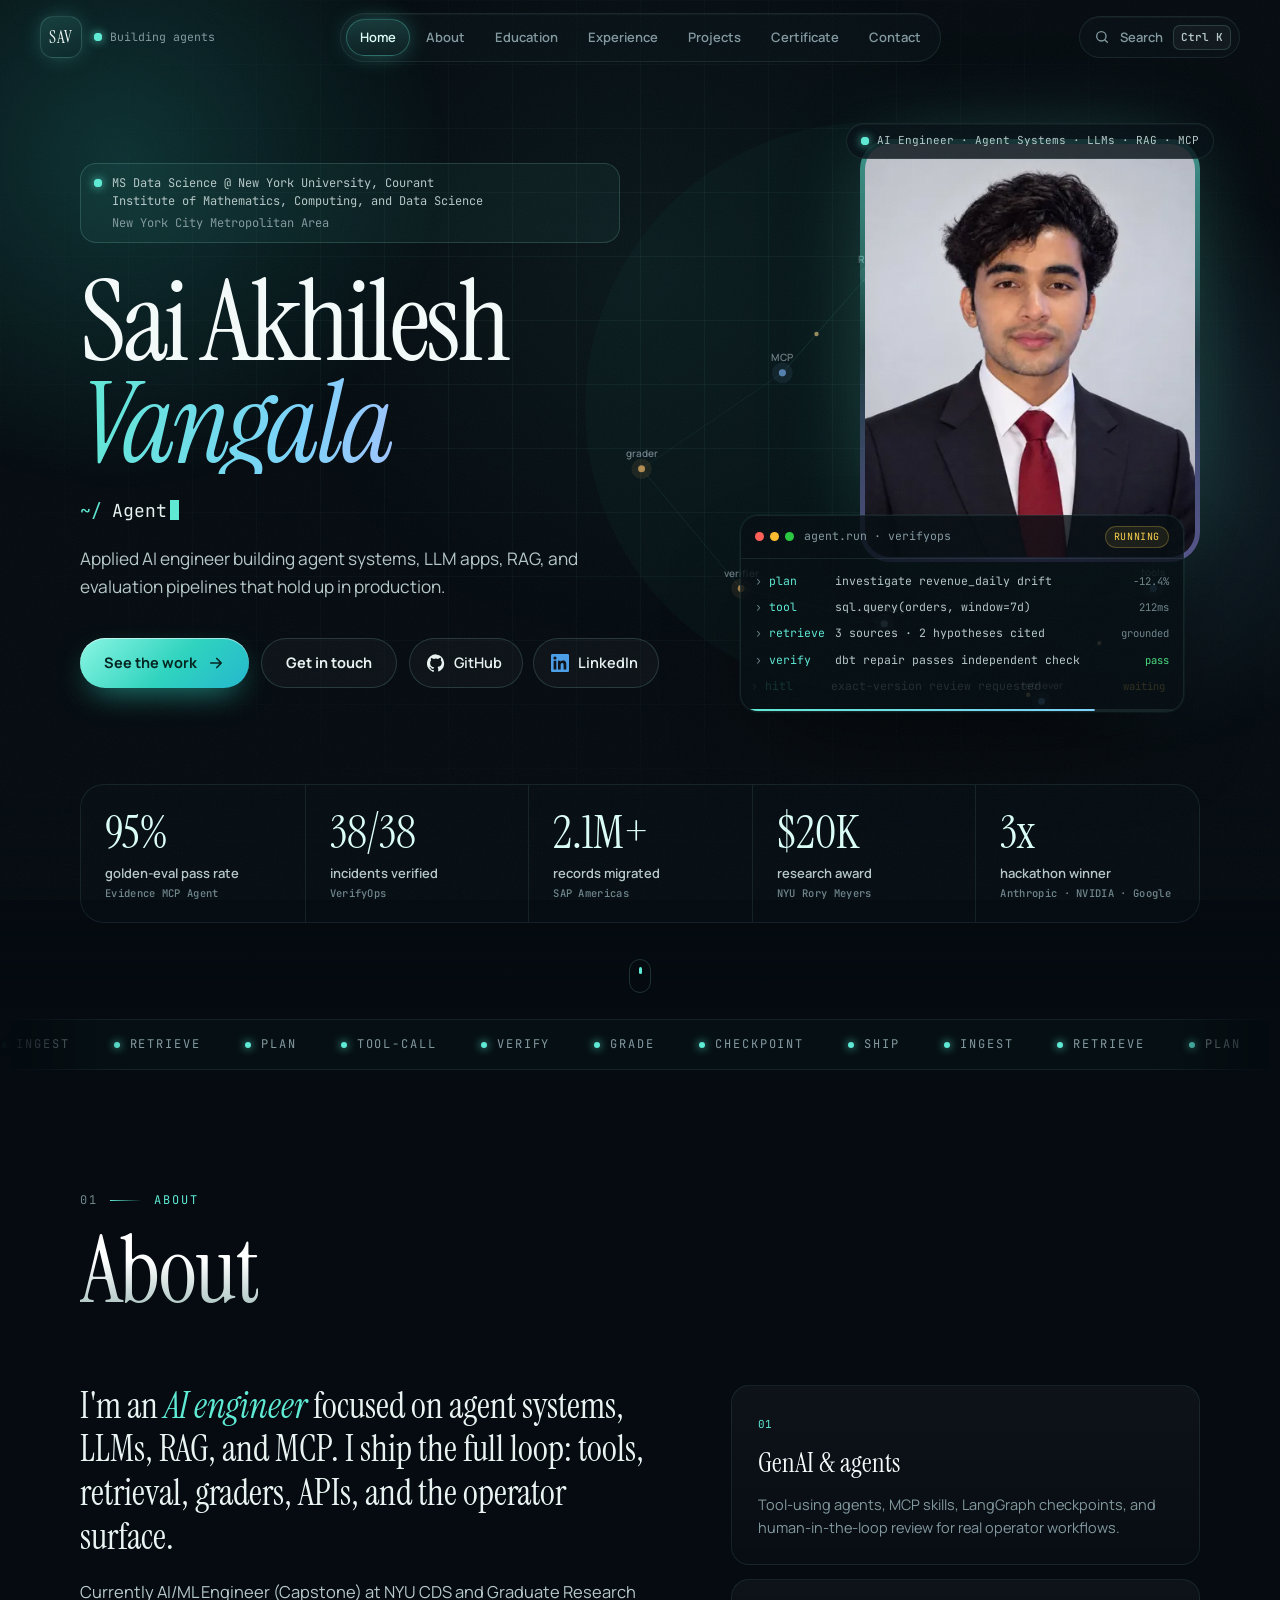
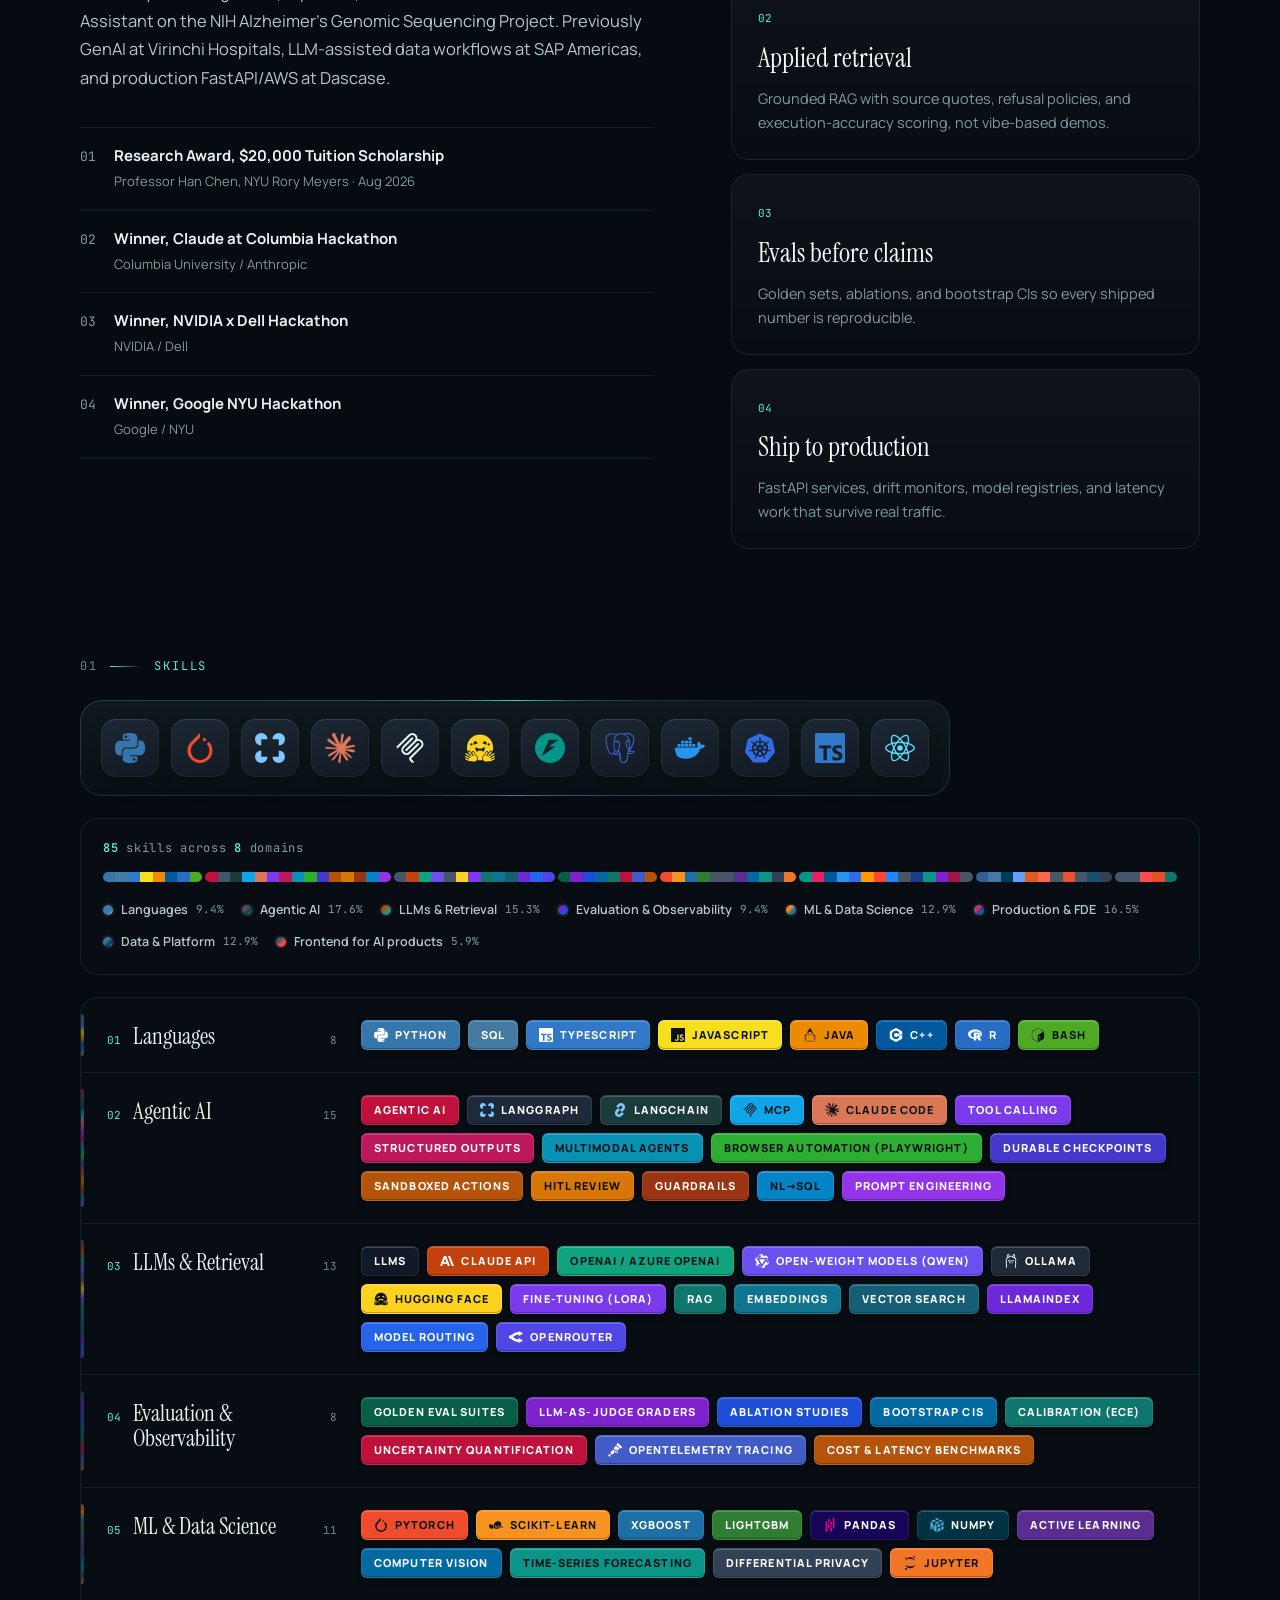
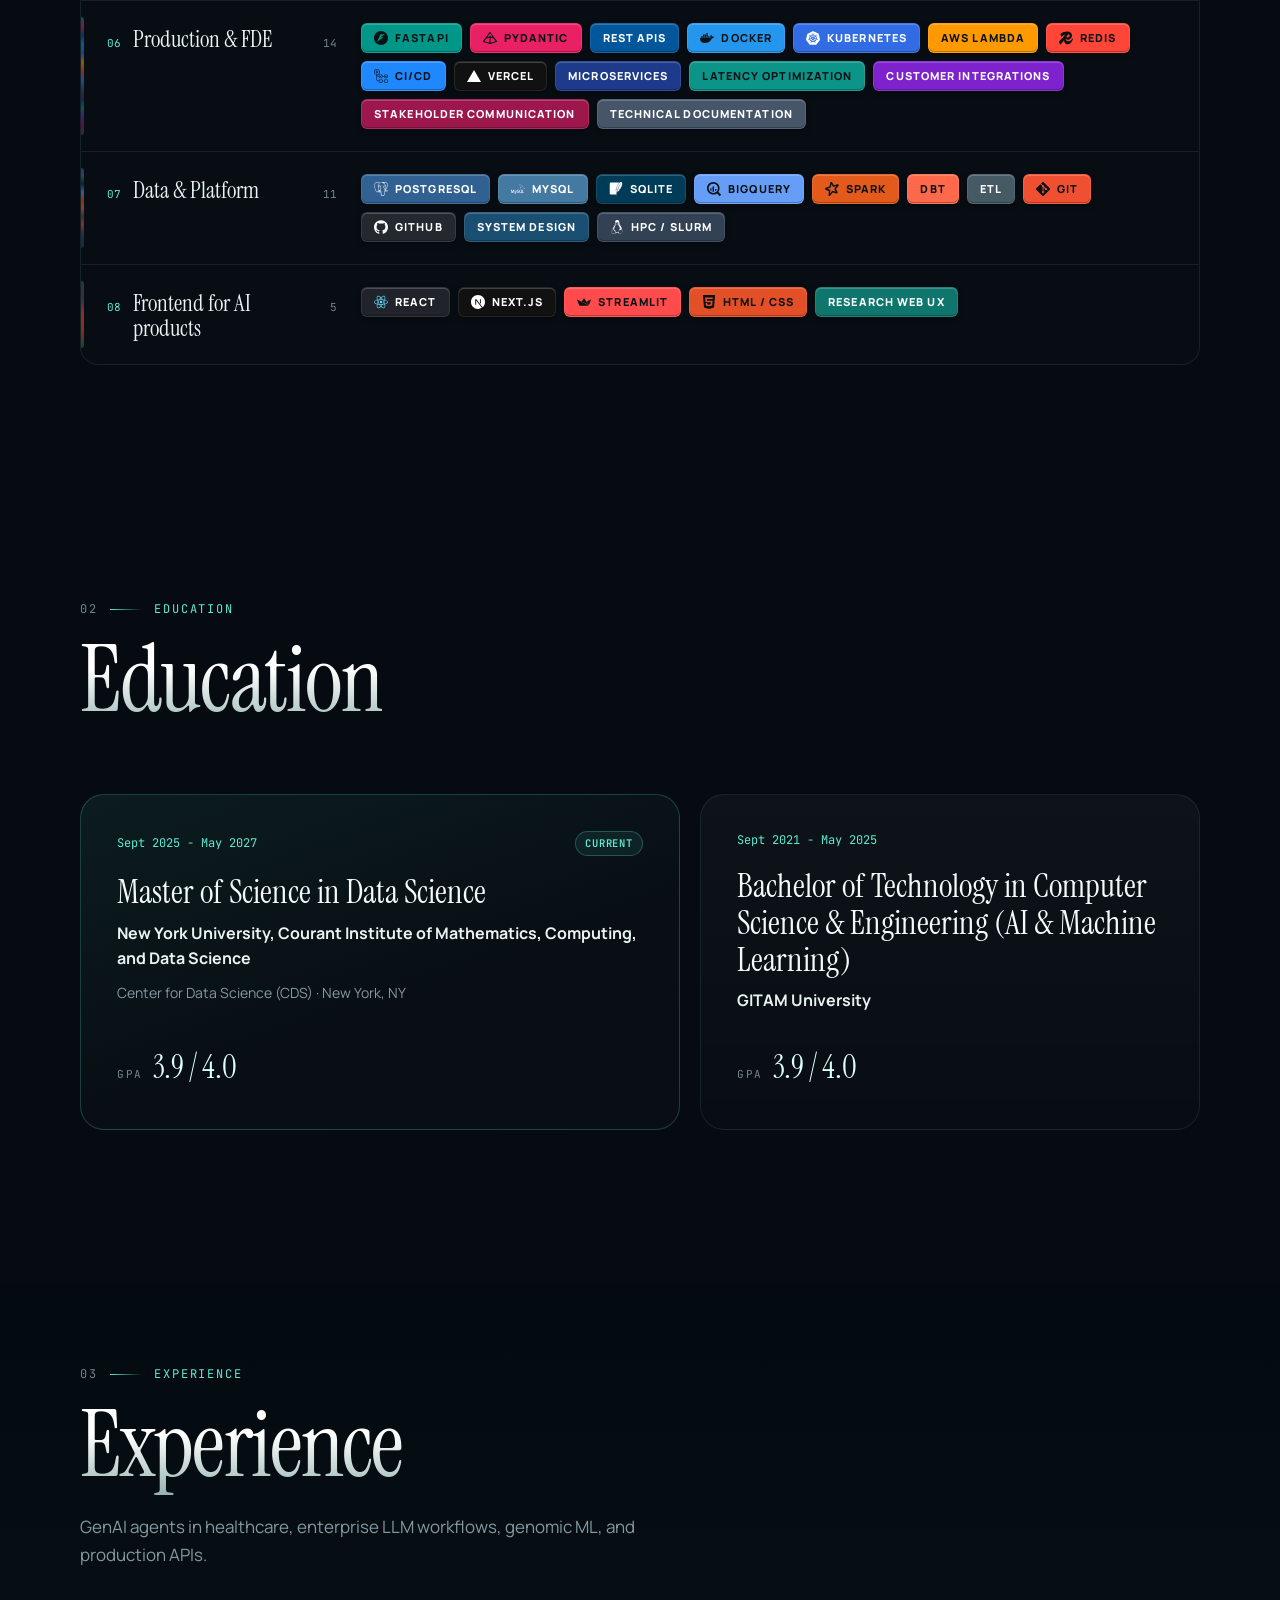
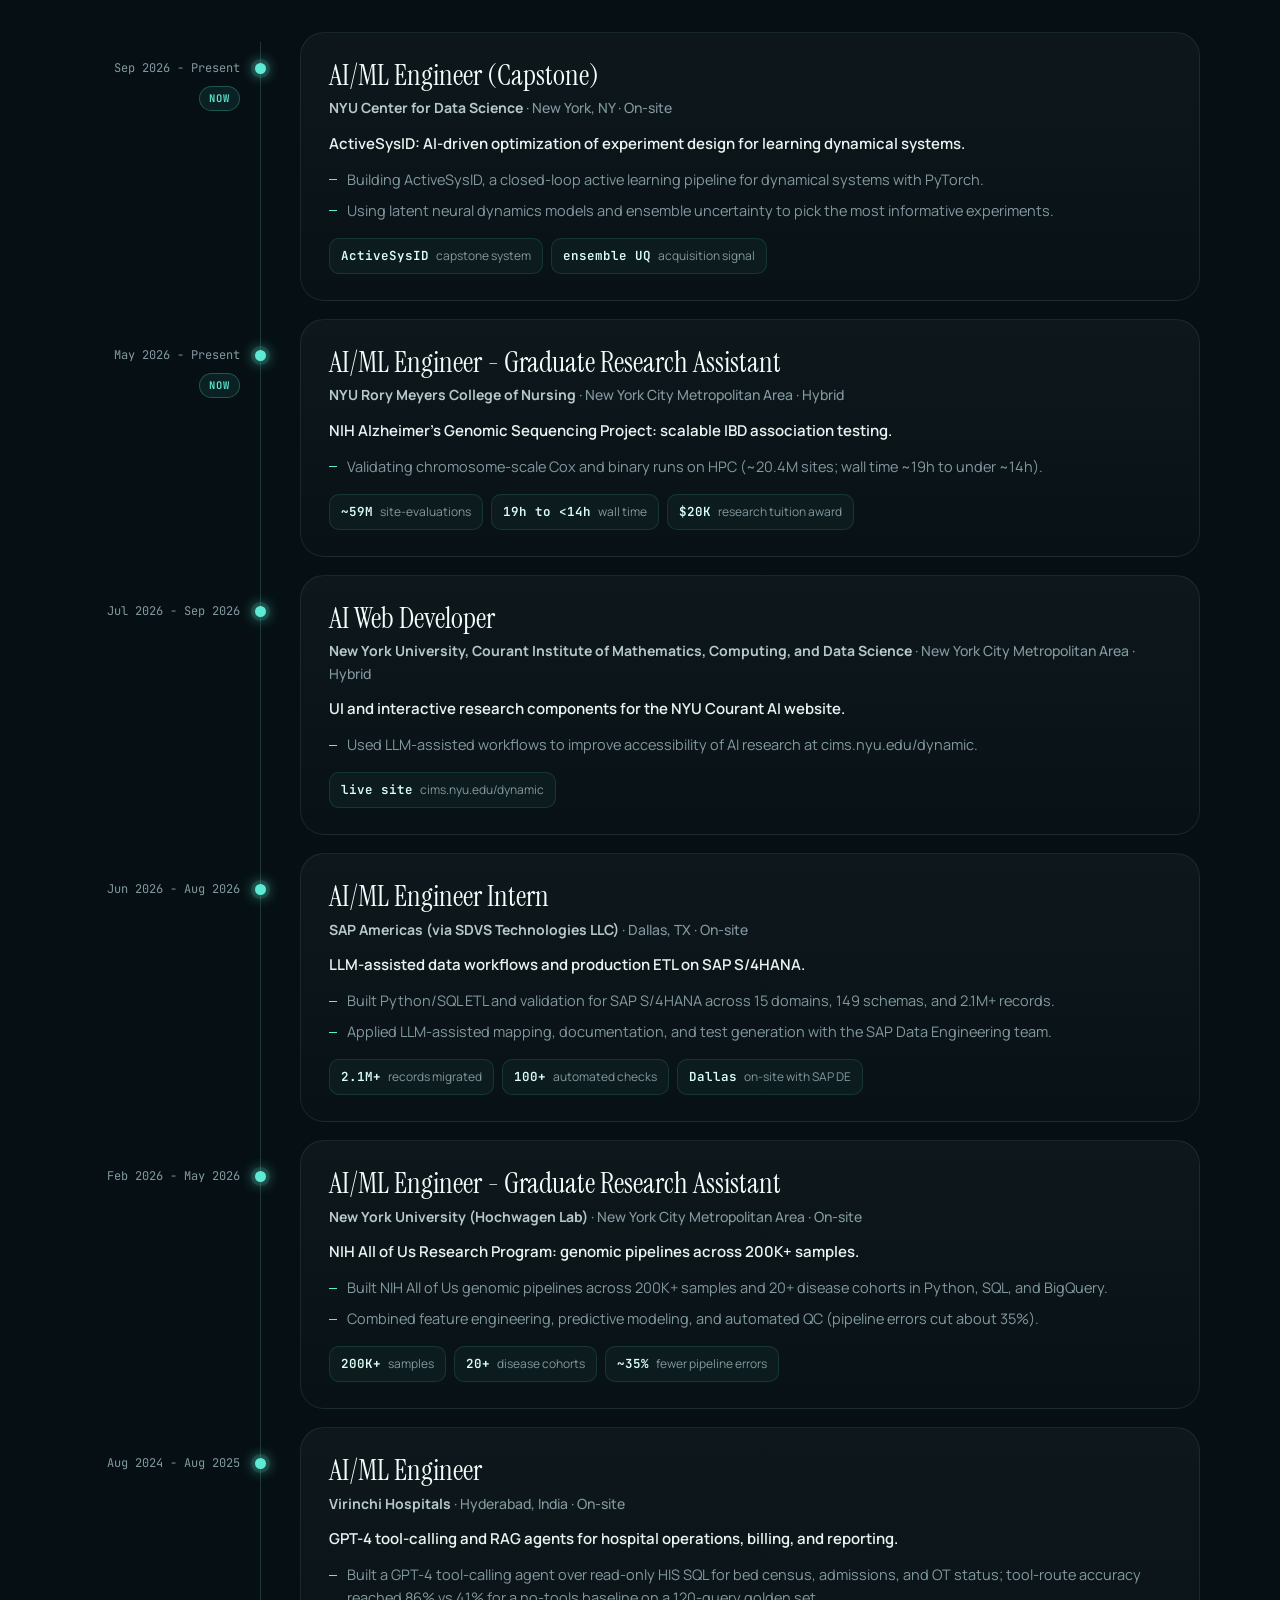
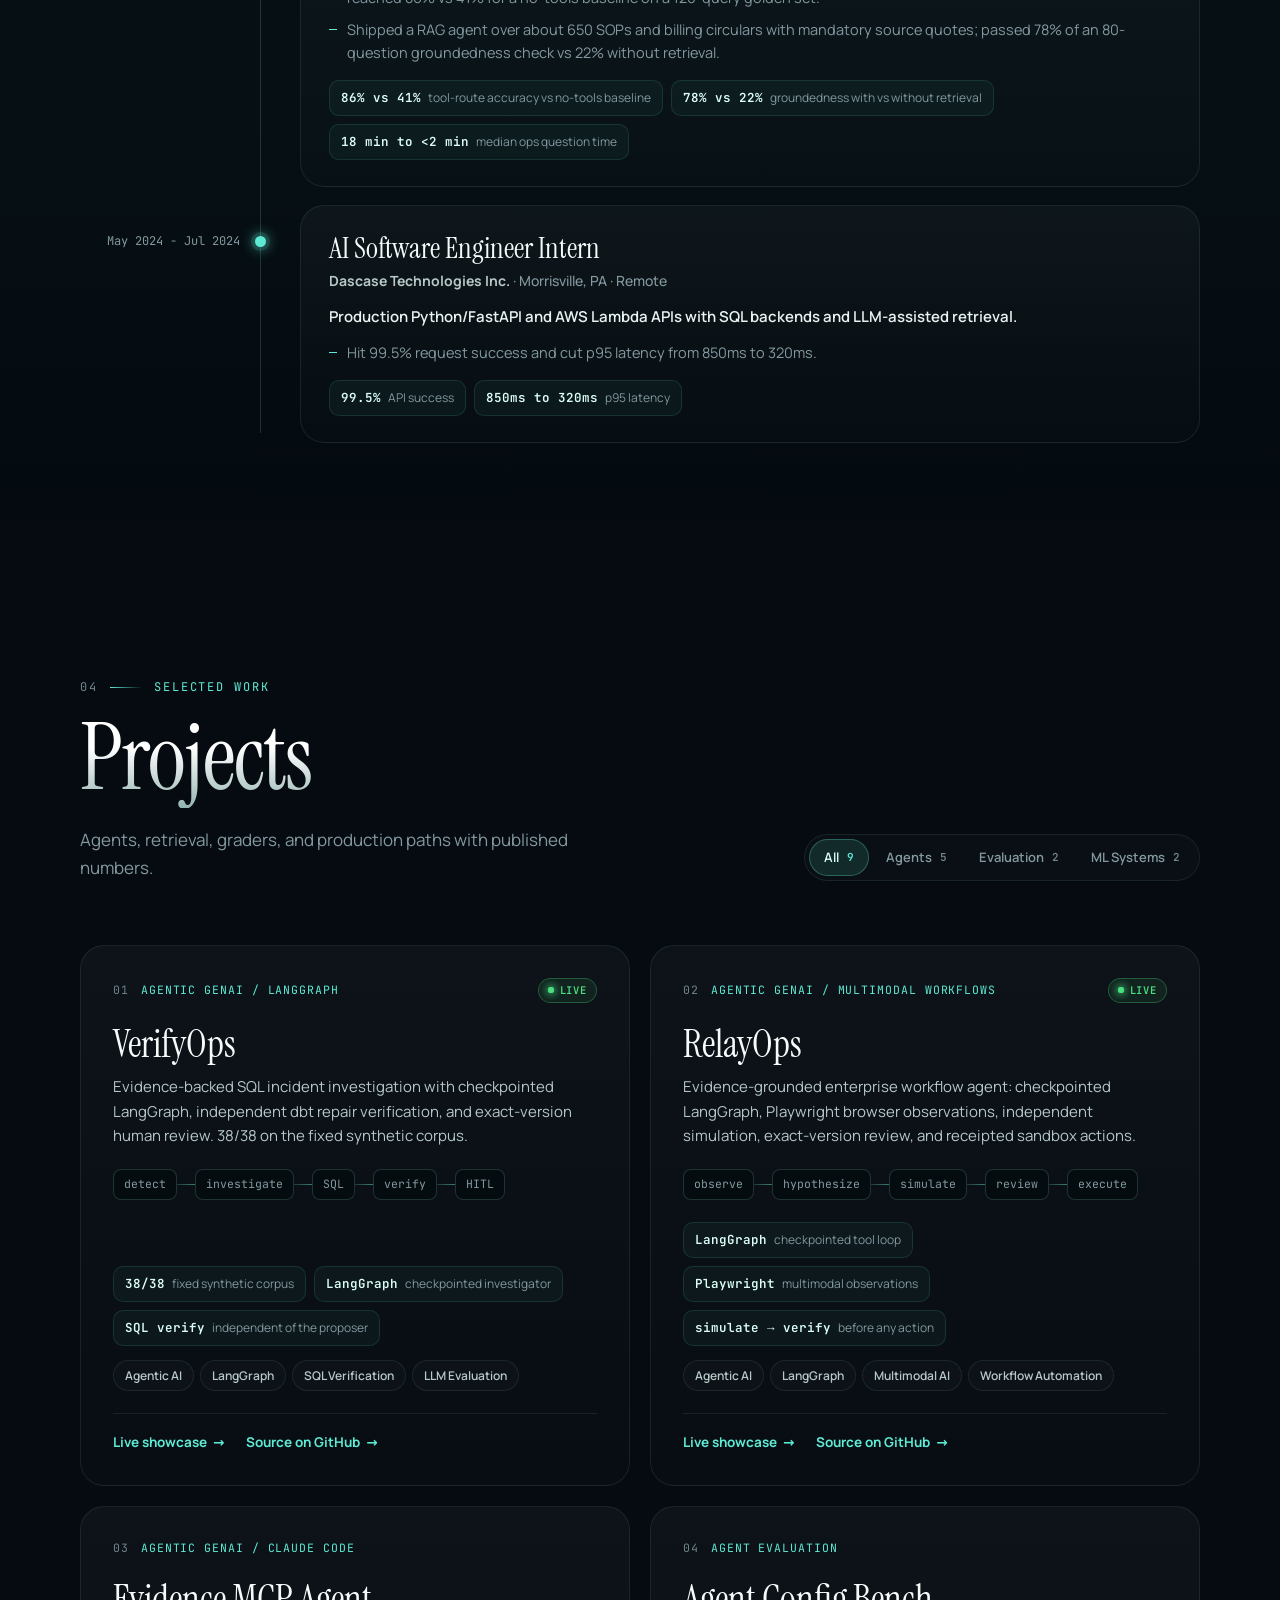
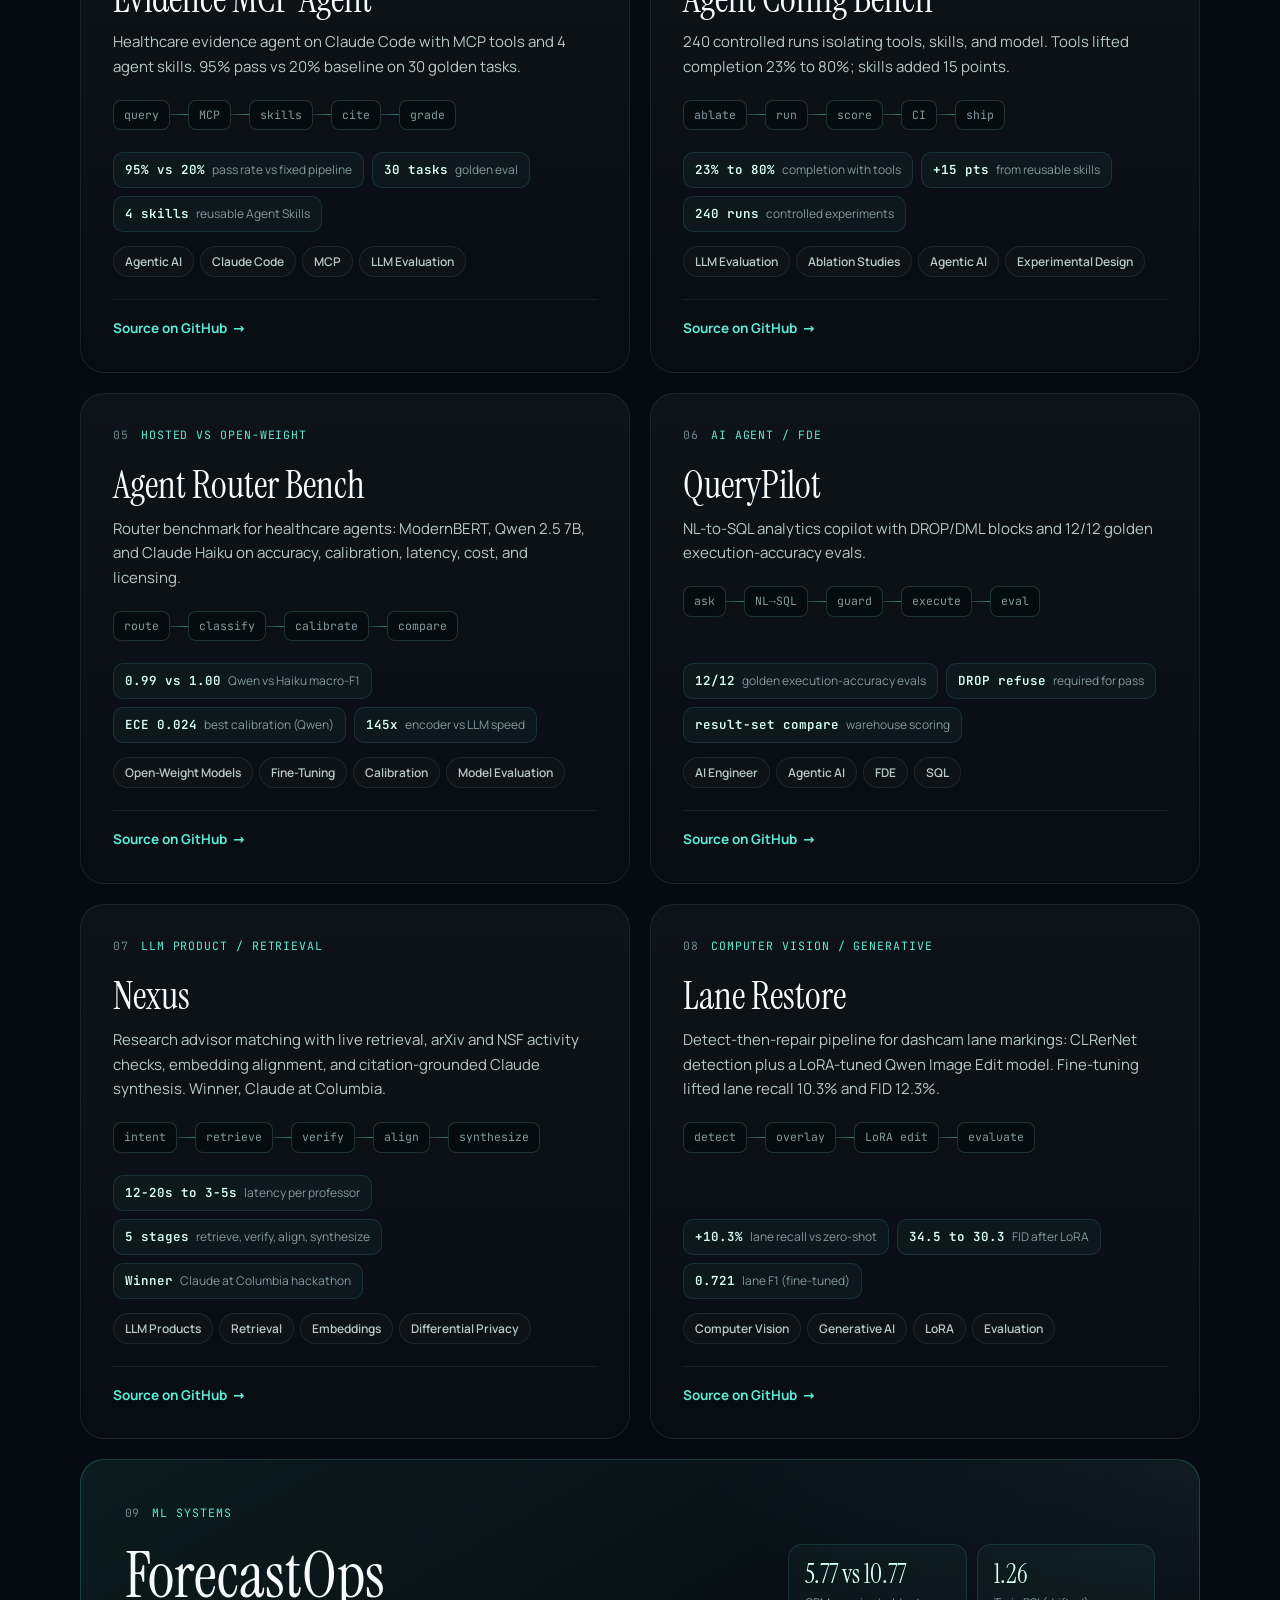
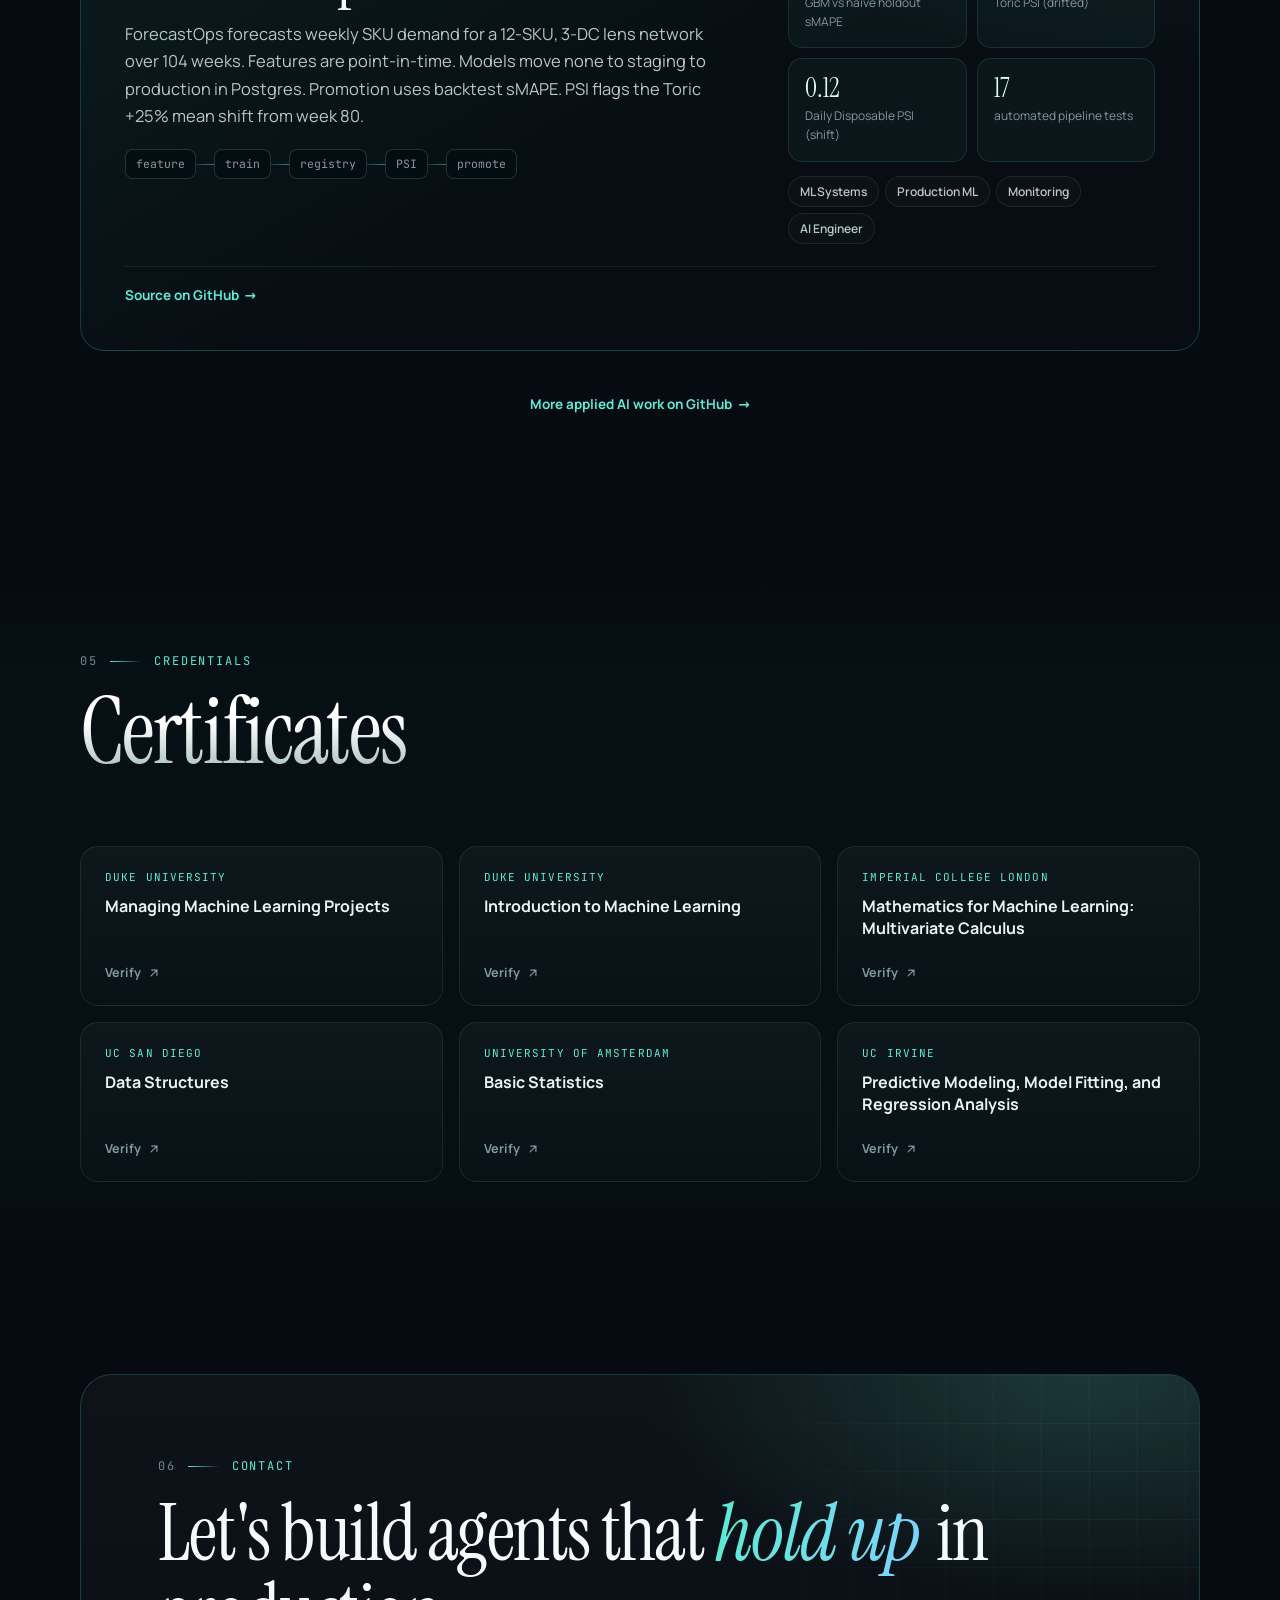
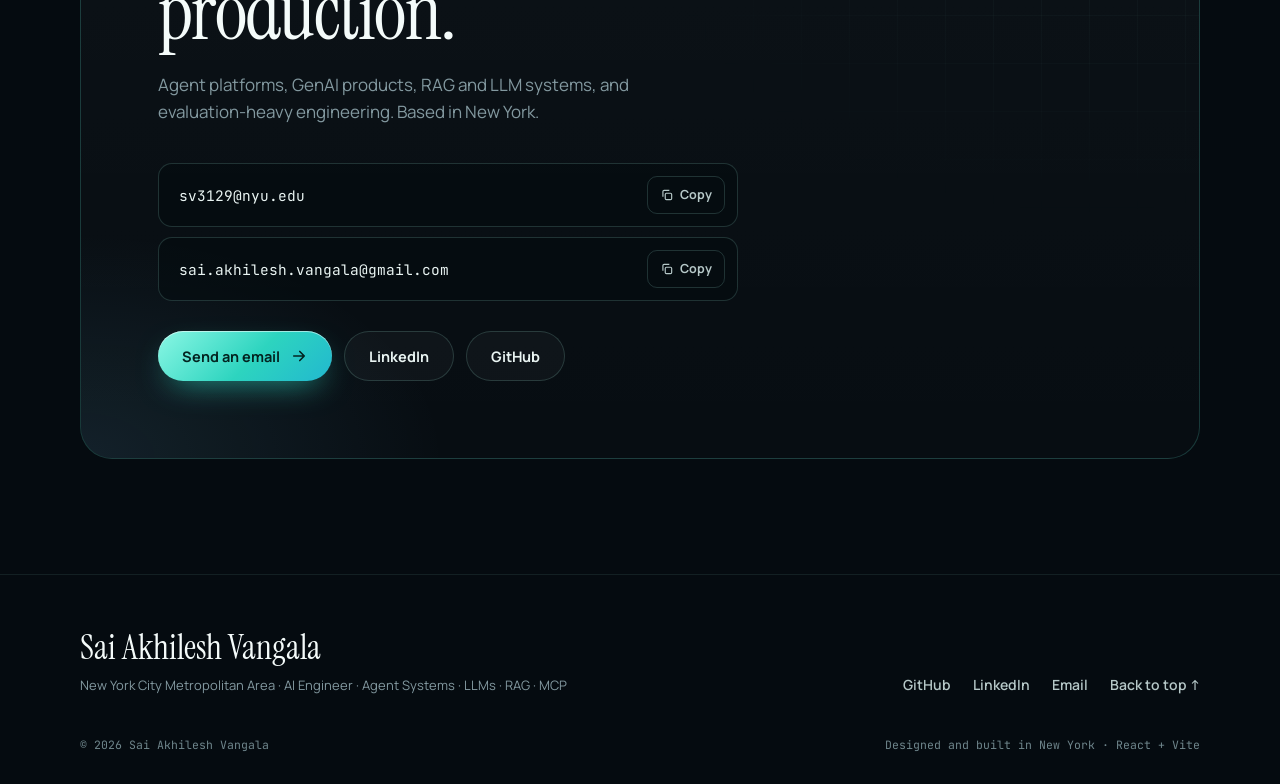
==== commit 59242d19: "Deploy portfolio without VerifyOps and RelayOps preview frames. Co-authored-by: Cursor <cursoragent@" ====
--- a/index.html
+++ b/index.html
@@ -62,7 +62,7 @@
       imagesizes="(max-width: 720px) 270px, 340px"
       fetchpriority="high"
     />
-    <script type="module" crossorigin src="/assets/index-DzJd2_Ck.js"></script>
+    <script type="module" crossorigin src="/assets/index-B8evC7bb.js"></script>
     <link rel="stylesheet" crossorigin href="/assets/index-NIUvz0uE.css">
   </head>
   <body>
